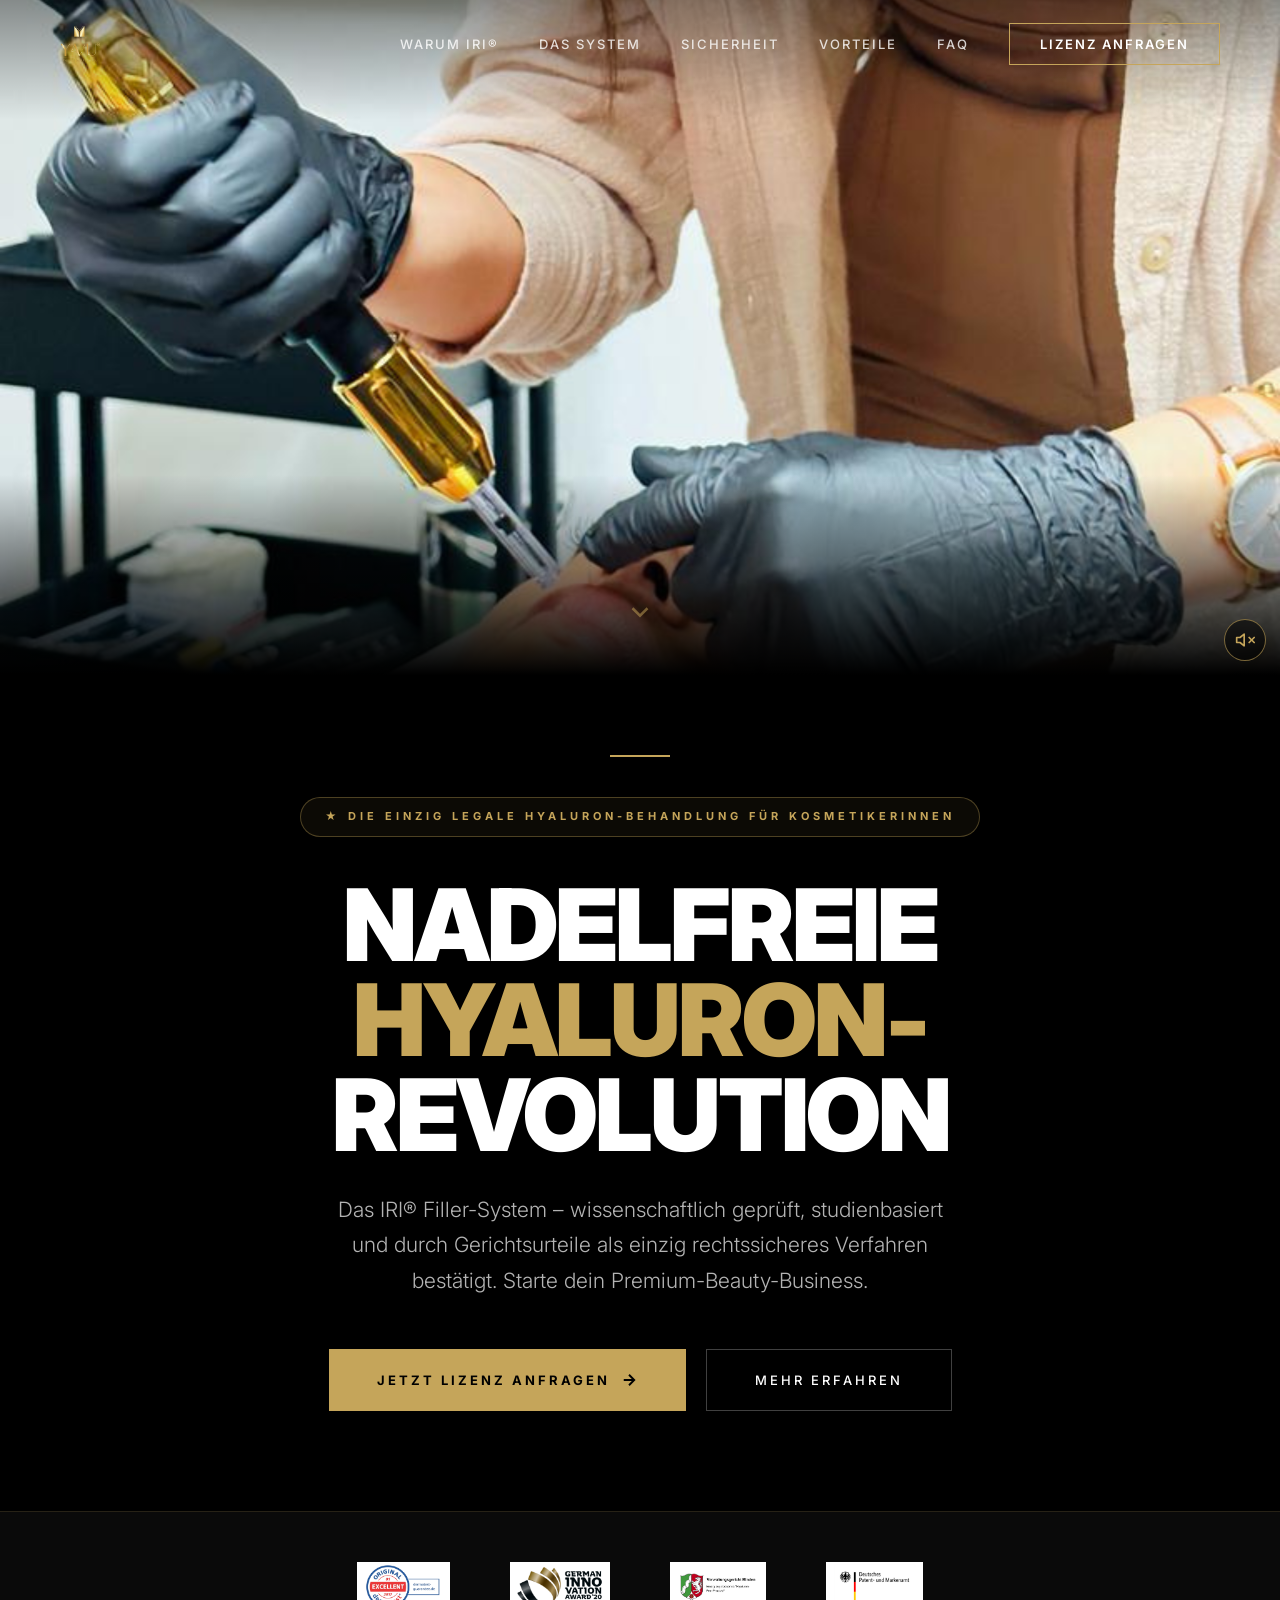
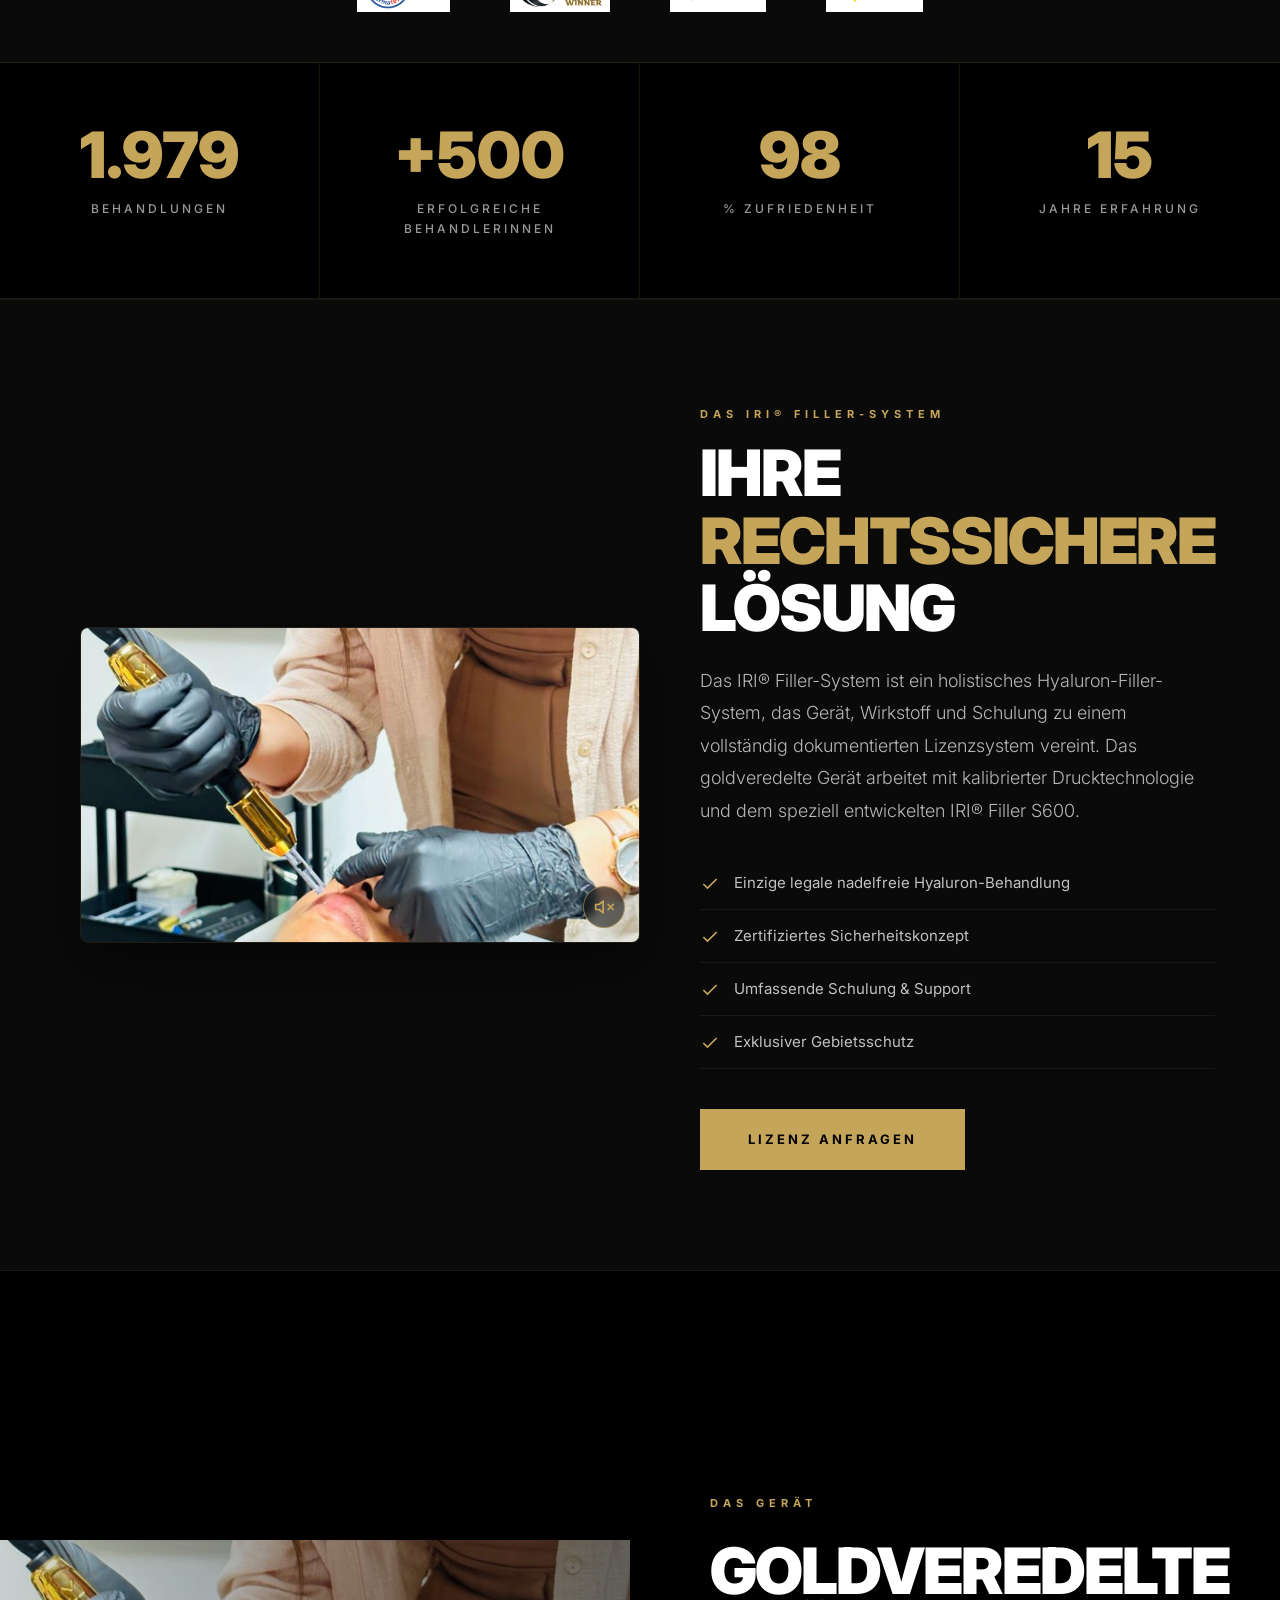
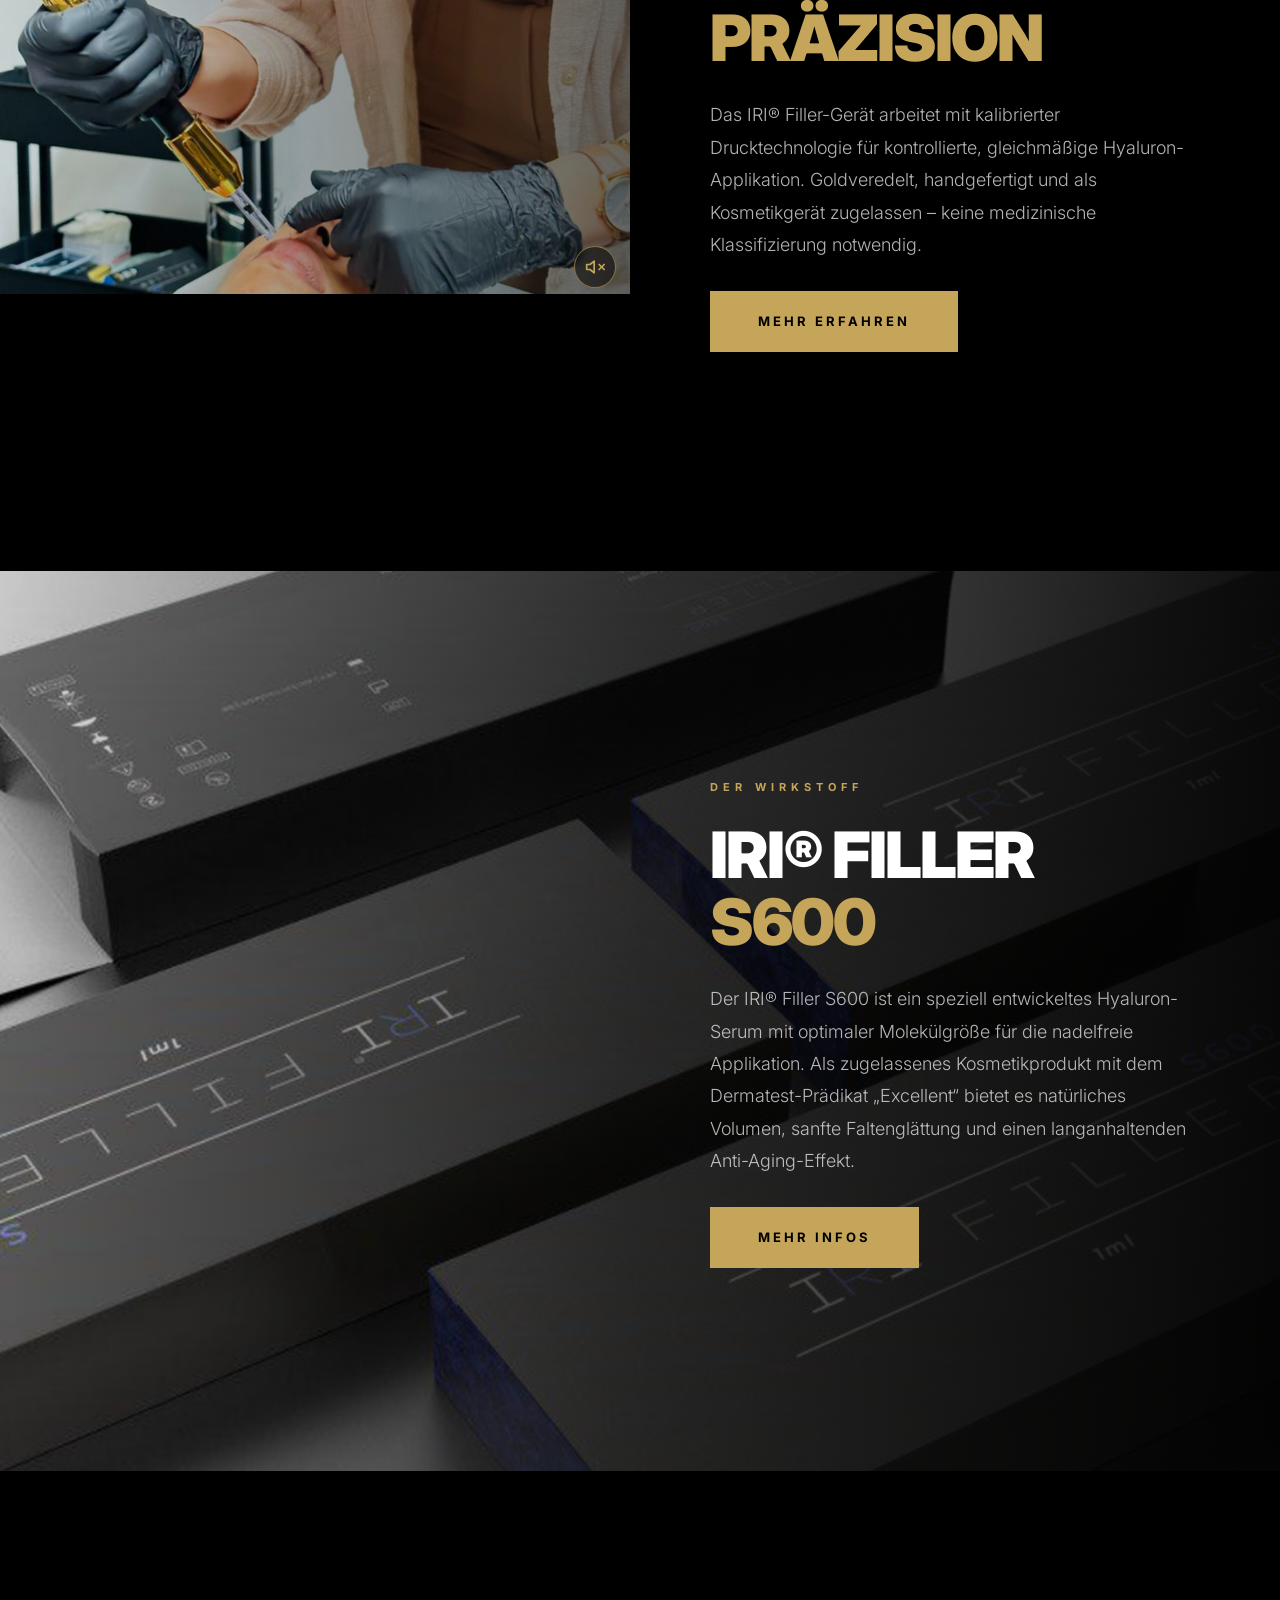
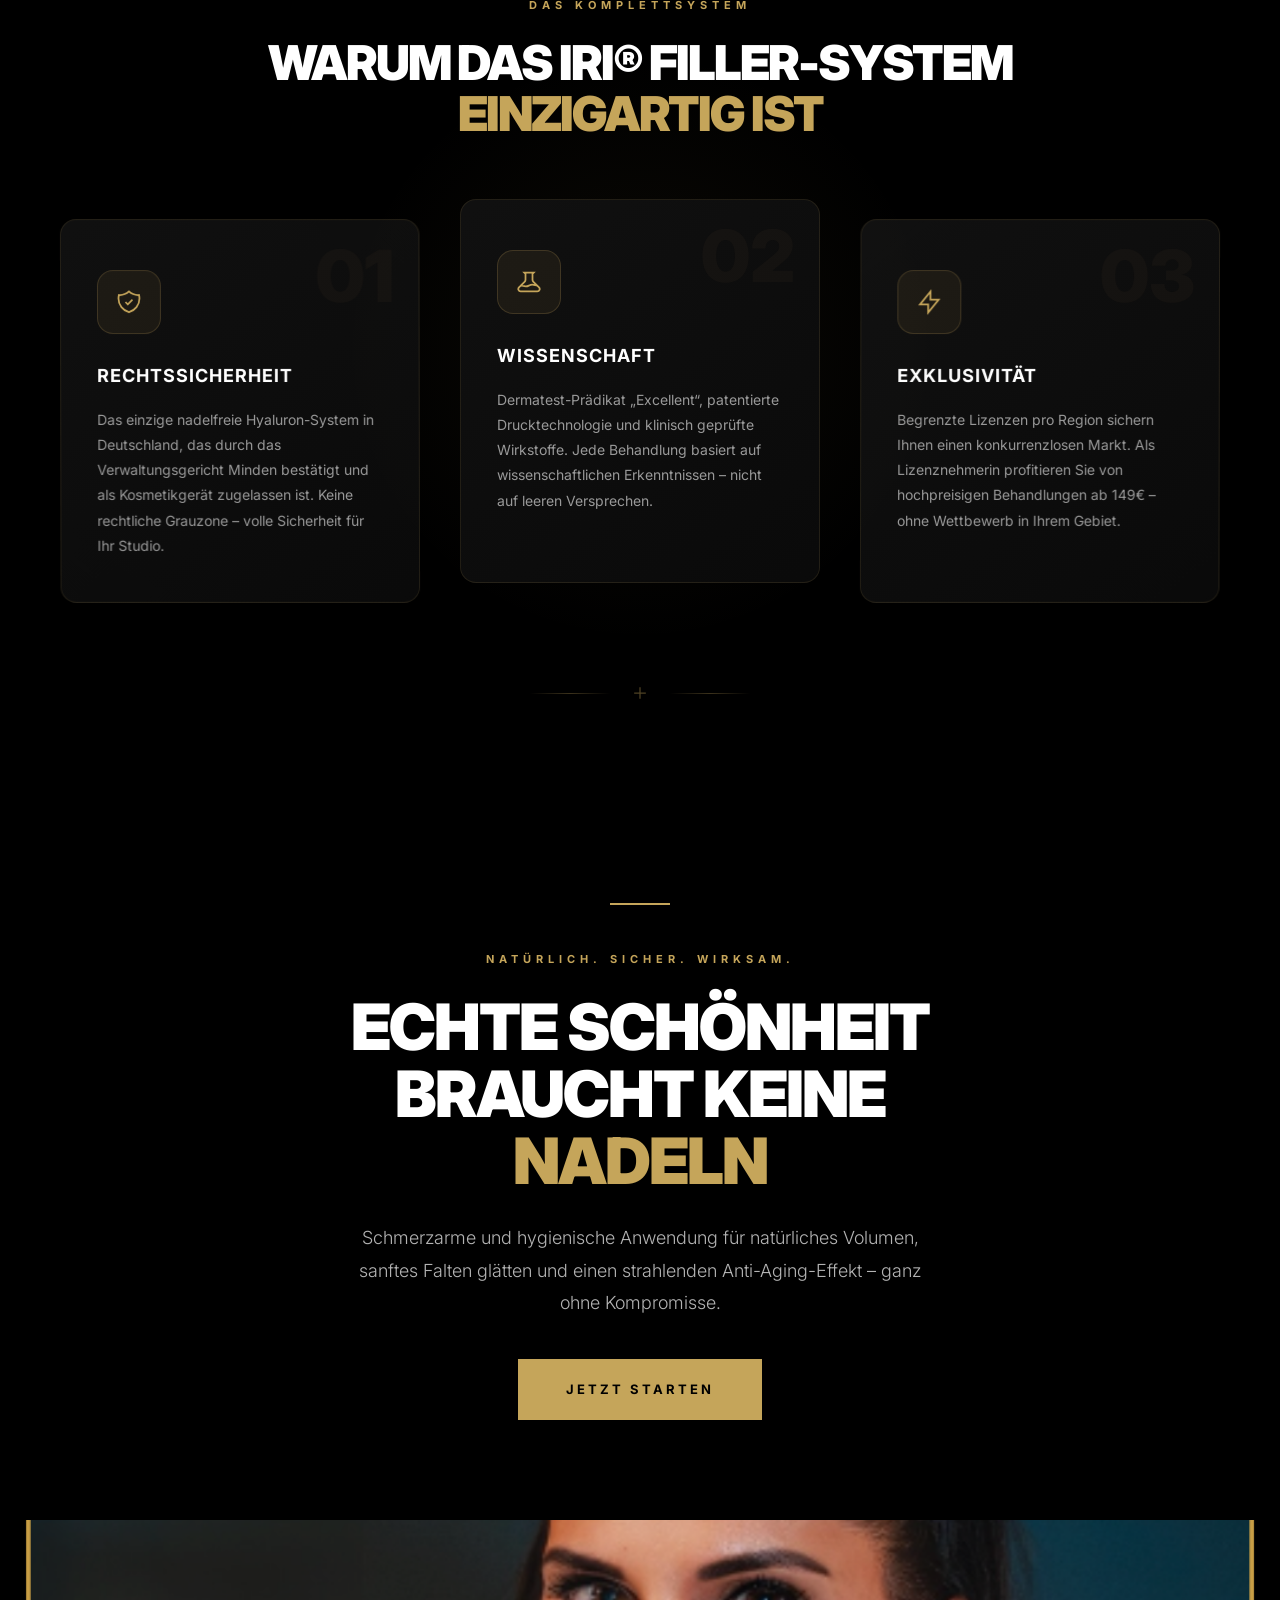
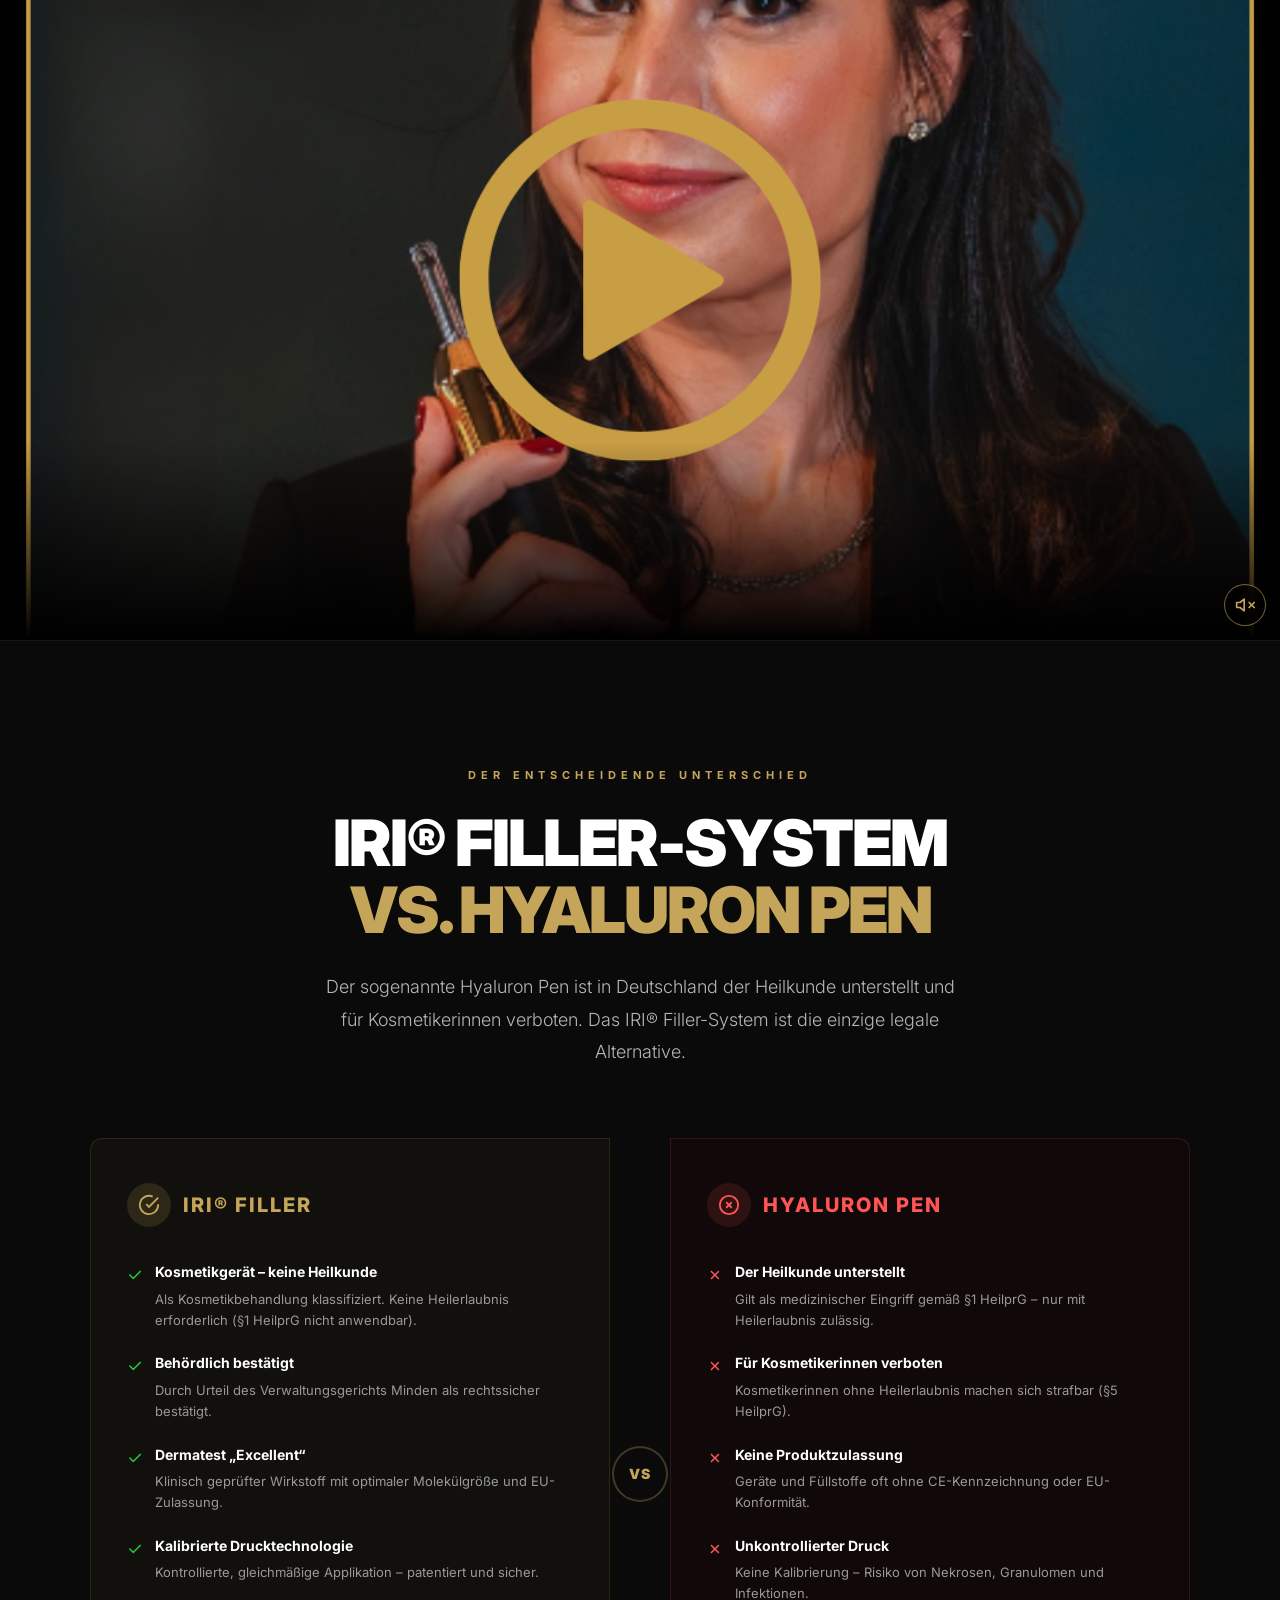
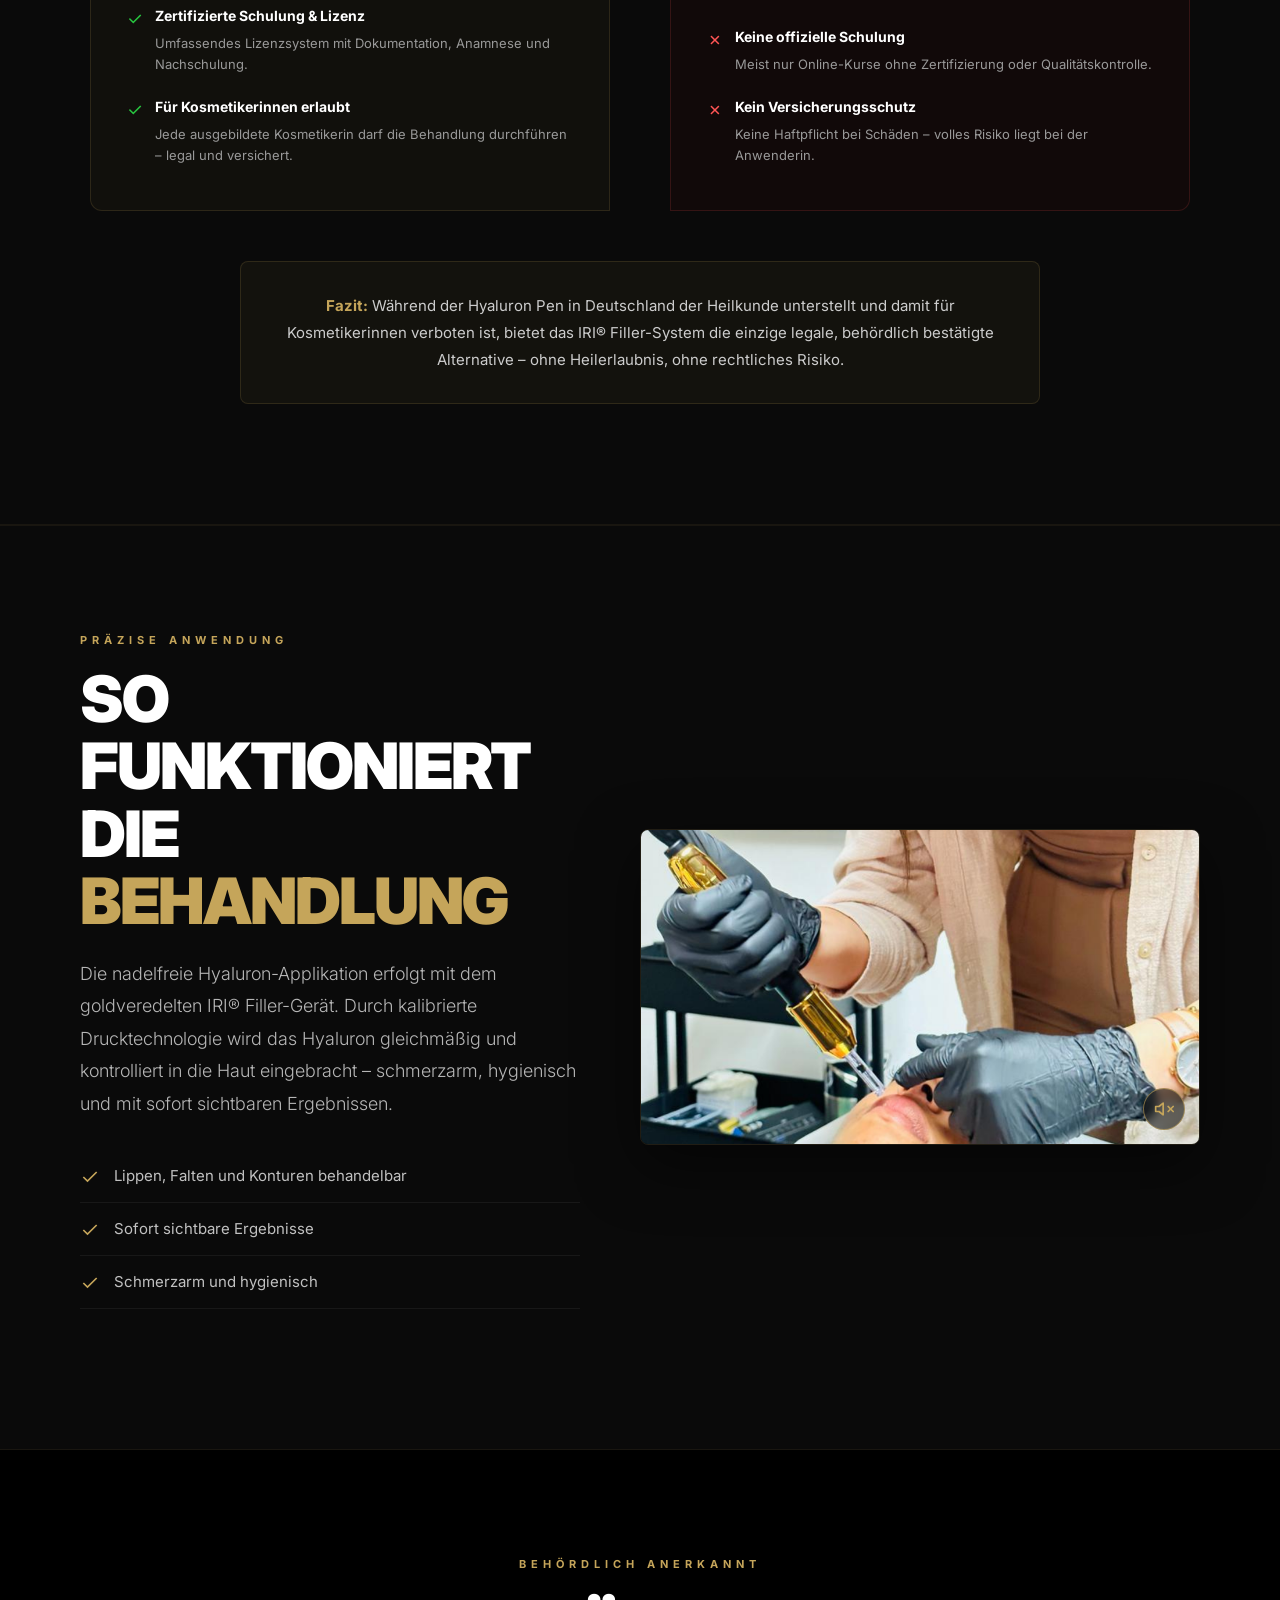
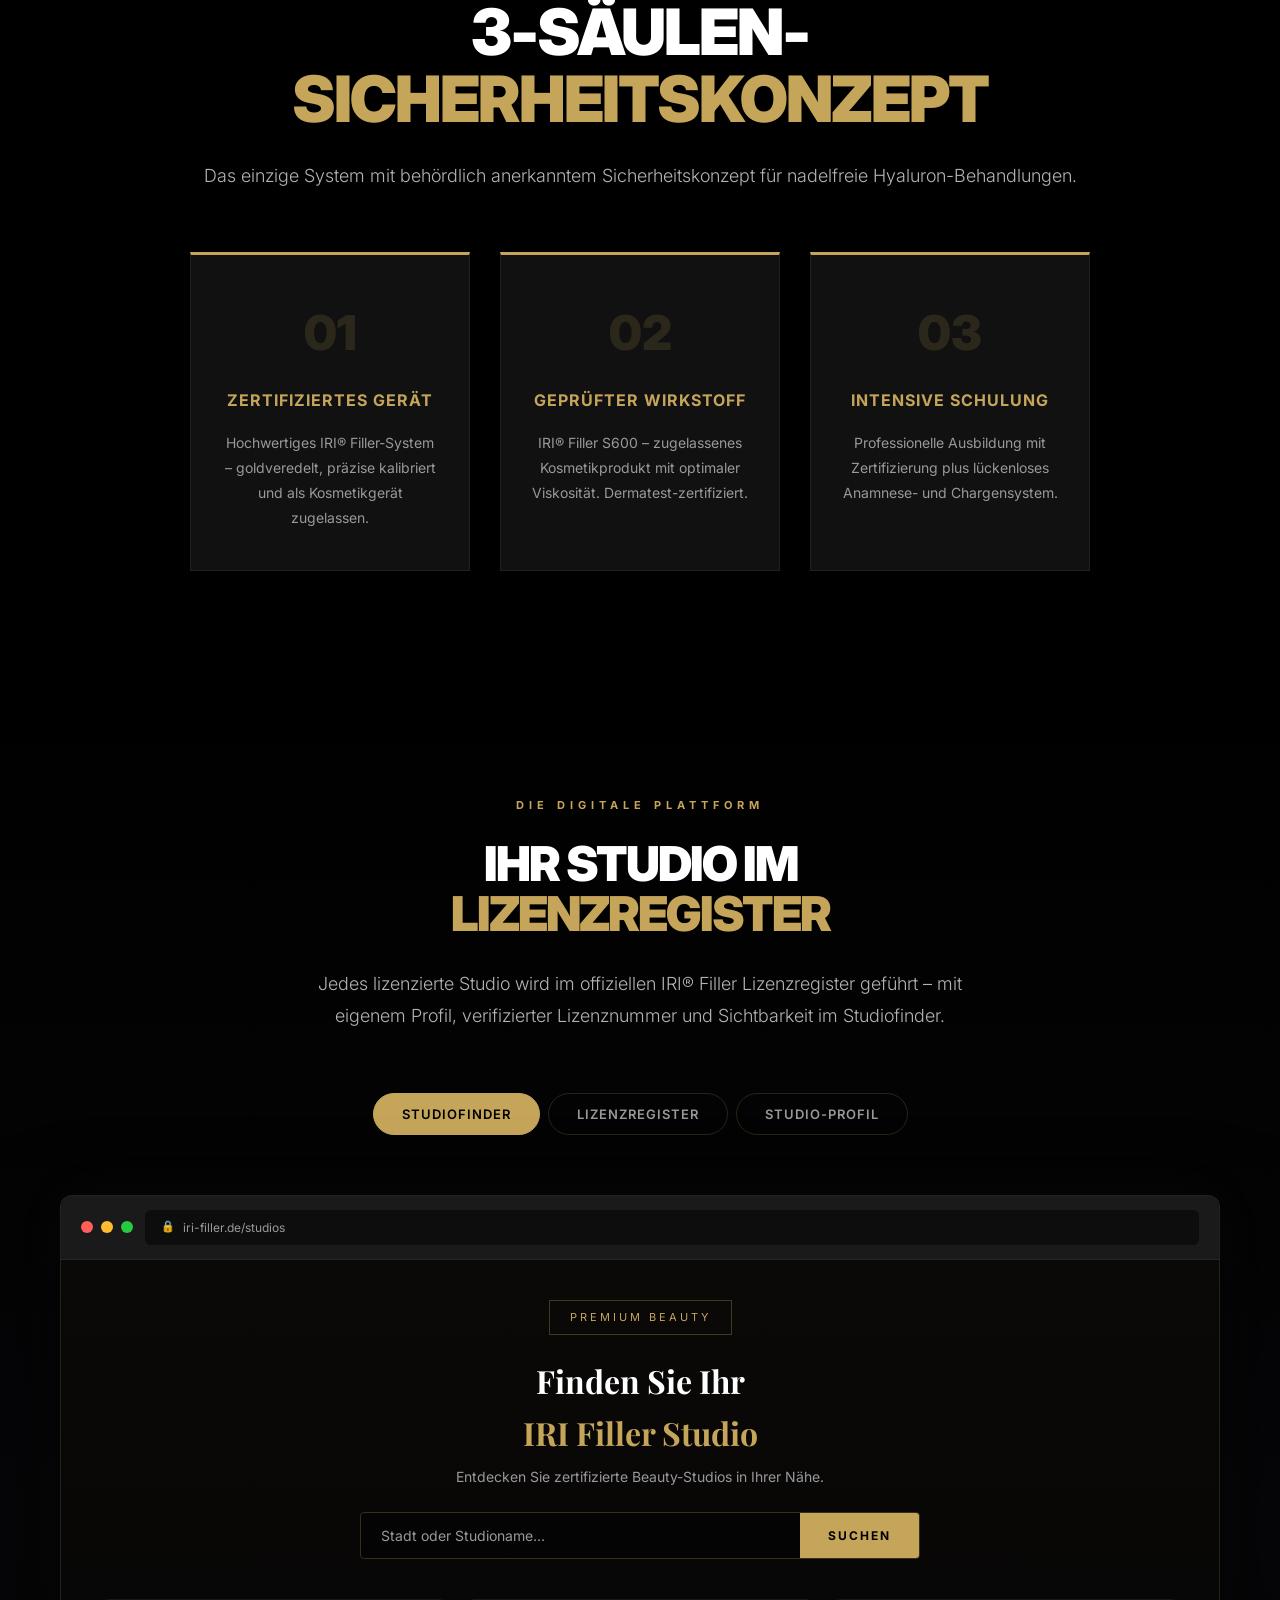
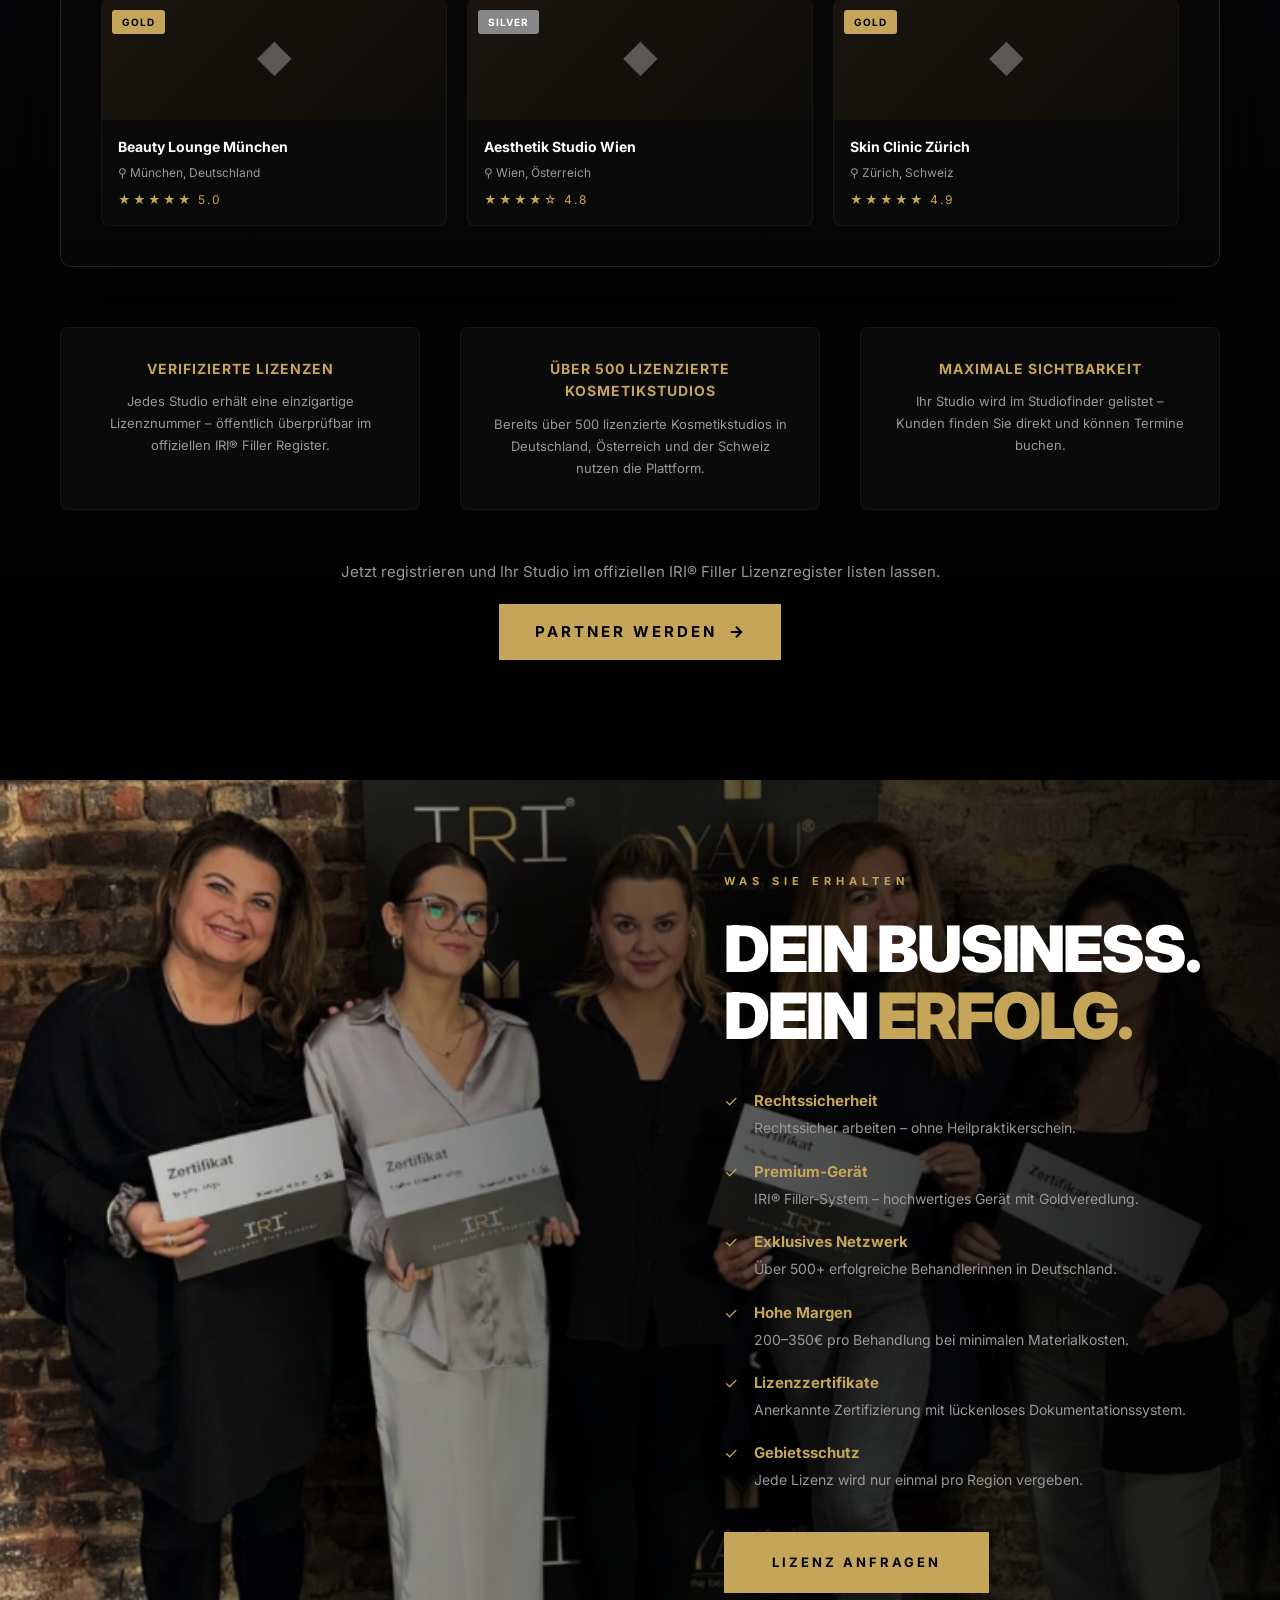
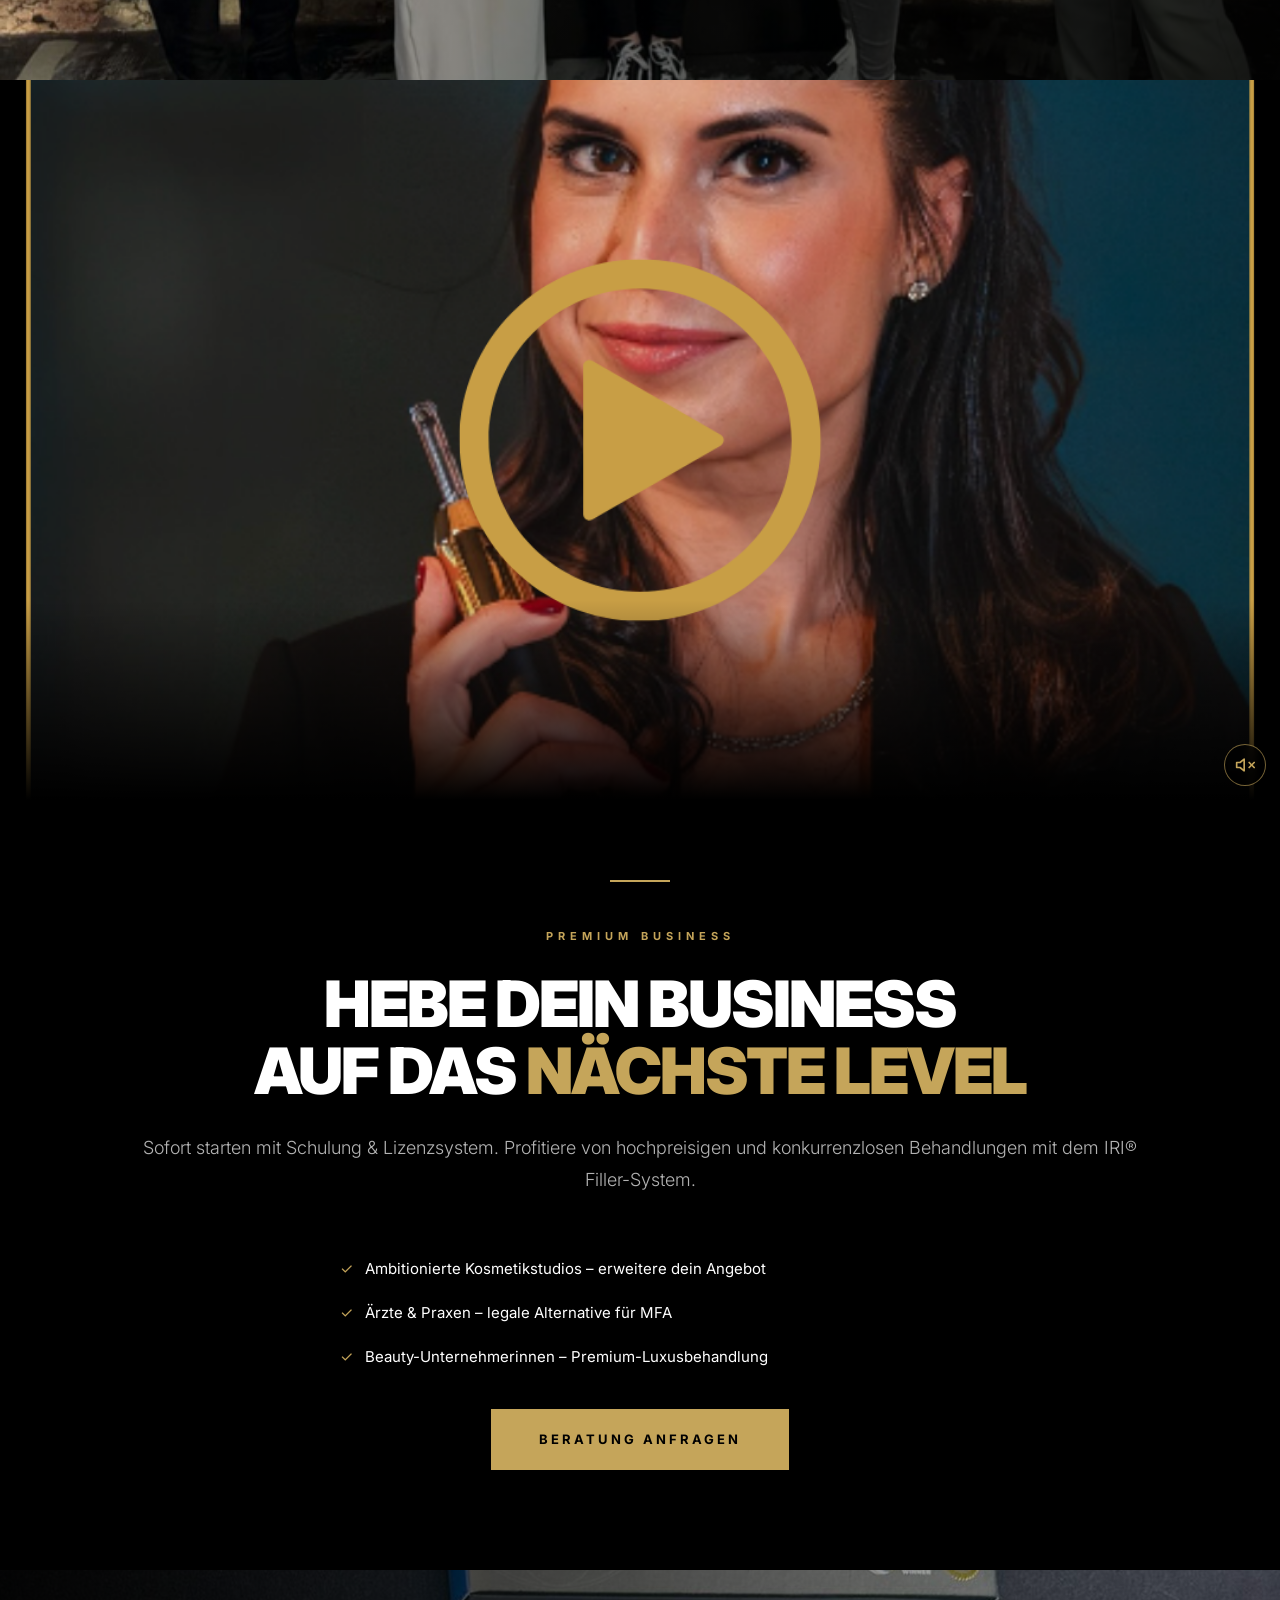
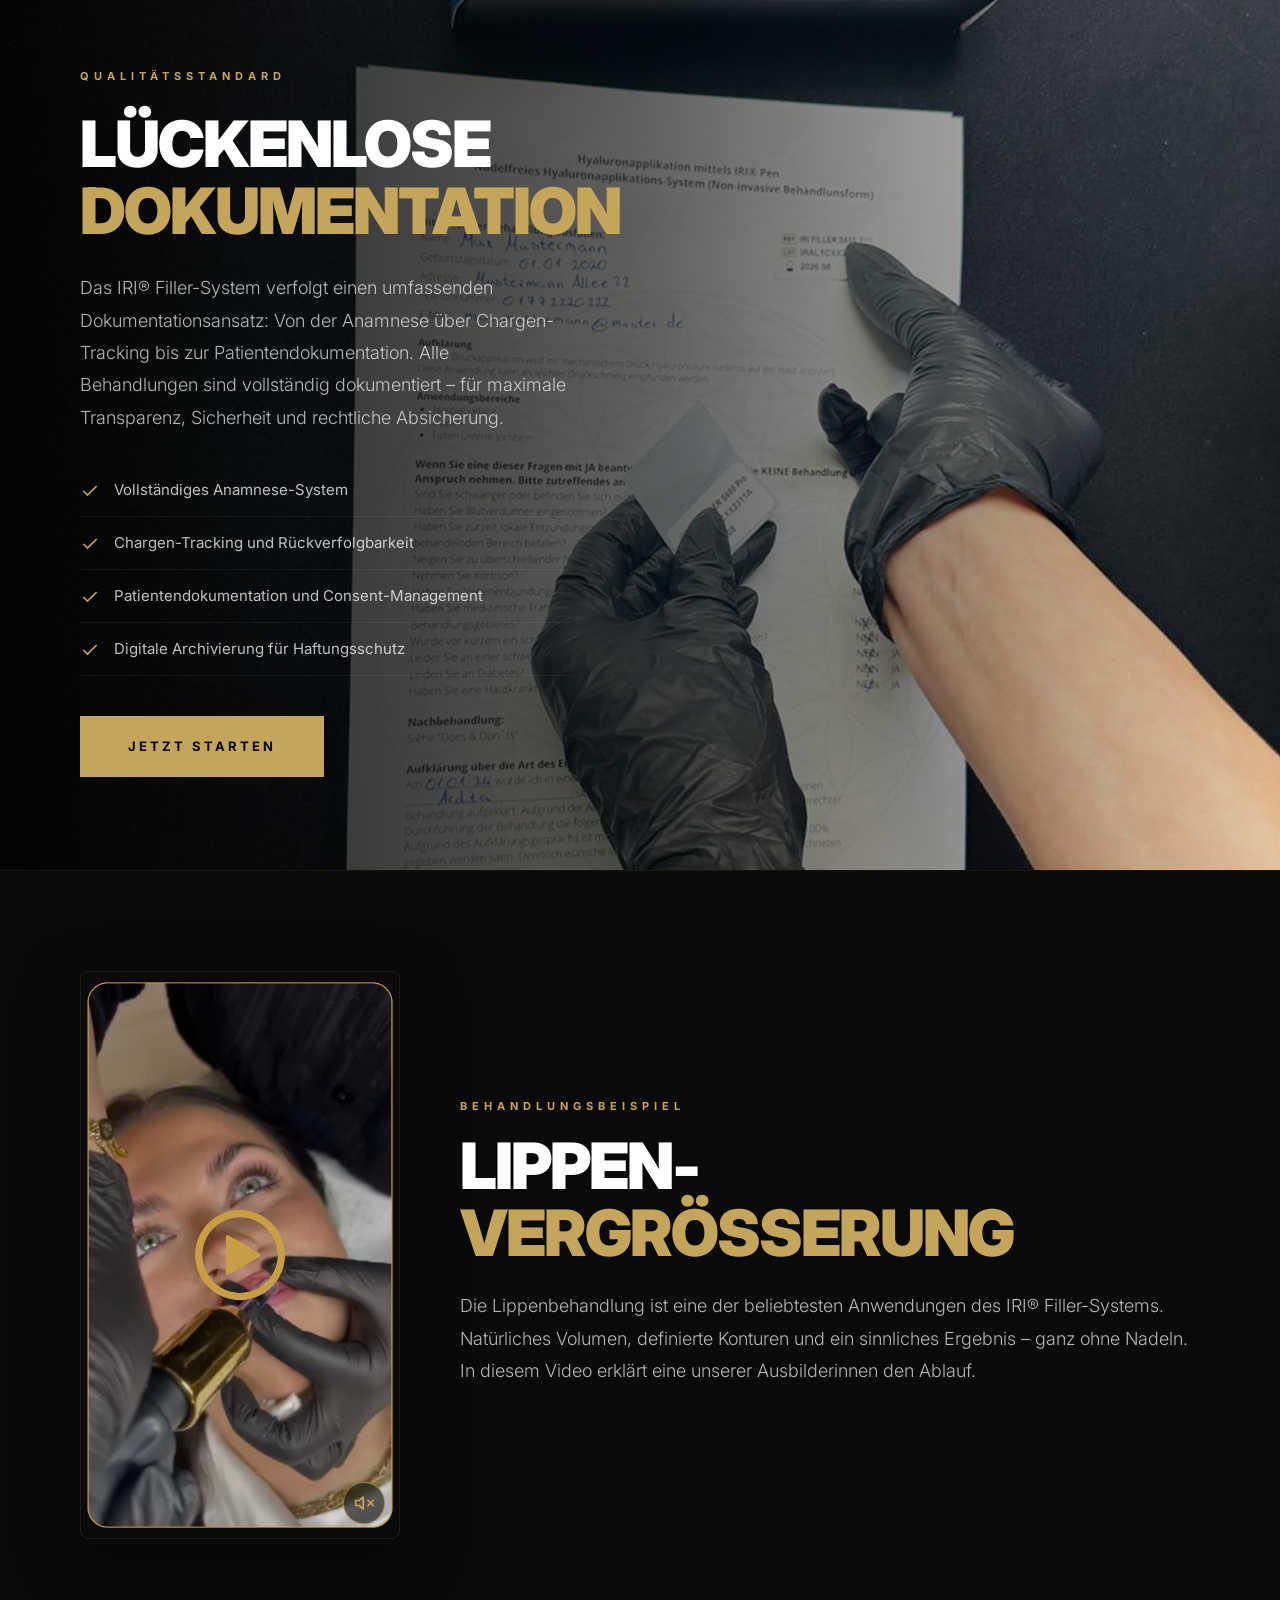
==== index.html @ 382feef2 "fix(landing): Lizenz-Anfrage-Buttons auf yavu.de/business/filler-system/lizenz statt Studio-Login Bi" ====
<!DOCTYPE html>
<html lang="de">
<head>
    <meta charset="UTF-8">
    <meta name="viewport" content="width=device-width, initial-scale=1.0">
    <title>YAVU® | IRI® Filler-System – Werde Lizenznehmerin</title>
    <meta name="description" content="Starte dein eigenes IRI® Filler Business. Die einzige legale nadelfreie Hyaluron-Behandlung für Kosmetikerinnen. Jetzt Lizenz sichern.">
    <link rel="preconnect" href="https://fonts.googleapis.com">
    <link href="https://fonts.googleapis.com/css2?family=Inter:wght@300;400;500;600;700;800;900&family=Playfair+Display:ital,wght@0,400;0,700;1,400&display=swap" rel="stylesheet">
    <style>
        *, *::before, *::after { margin: 0; padding: 0; box-sizing: border-box; }

        :root {
            --gold: #C5A55A;
            --gold-light: #D4B96E;
            --gold-dark: #A8893D;
            --black: #000000;
            --dark: #0A0A0A;
            --dark-card: #111111;
            --gray-text: #999999;
            --light-text: #CCCCCC;
            --white: #FFFFFF;
        }

        html { scroll-behavior: smooth; }

        body {
            font-family: 'Inter', -apple-system, BlinkMacSystemFont, sans-serif;
            background: var(--black);
            color: var(--white);
            overflow-x: hidden;
            line-height: 1.6;
        }

        /* ===== NAVBAR ===== */
        .navbar {
            position: fixed;
            top: 0; left: 0; right: 0;
            z-index: 1000;
            padding: 24px 60px;
            display: flex;
            align-items: center;
            justify-content: space-between;
            transition: all 0.4s ease;
            background: transparent;
        }
        .navbar.scrolled {
            background: rgba(0,0,0,0.92);
            backdrop-filter: blur(20px);
            padding: 16px 60px;
            border-bottom: 1px solid rgba(197,165,90,0.12);
        }
        .nav-logo {
            font-family: 'Inter', sans-serif;
            font-size: 28px;
            font-weight: 900;
            letter-spacing: 8px;
            color: var(--gold);
            text-decoration: none;
            display: flex;
            align-items: center;
            gap: 10px;
        }
        .nav-logo .crown { font-size: 20px; }
        .nav-links {
            display: flex;
            align-items: center;
            gap: 40px;
            list-style: none;
        }
        .nav-links a {
            color: rgba(255,255,255,0.8);
            text-decoration: none;
            font-size: 13px;
            font-weight: 500;
            letter-spacing: 2px;
            text-transform: uppercase;
            transition: color 0.3s;
        }
        .nav-links a:hover { color: var(--gold); }
        .nav-cta {
            padding: 12px 30px !important;
            border: 1px solid var(--gold) !important;
            color: var(--white) !important;
            font-weight: 600 !important;
            transition: all 0.3s !important;
        }
        .nav-cta:hover {
            background: var(--gold) !important;
            color: var(--black) !important;
        }
        .mobile-toggle {
            display: none;
            background: none;
            border: none;
            color: var(--white);
            cursor: pointer;
        }

        /* ===== HERO — CLEAN CINEMA VIDEO ===== */
        .hero-cinema {
            position: relative;
            height: 75vh;
            min-height: 500px;
            overflow: hidden;
        }
        .hero-cinema video,
        .hero-cinema img {
            width: 100%;
            height: 100%;
            object-fit: cover;
            display: block;
        }
        .hero-cinema-fade {
            position: absolute;
            bottom: 0;
            left: 0;
            right: 0;
            height: 200px;
            background: linear-gradient(to bottom, transparent, var(--black));
            z-index: 1;
            pointer-events: none;
        }
        .hero-cinema-top {
            position: absolute;
            top: 0;
            left: 0;
            right: 0;
            height: 120px;
            background: linear-gradient(to top, transparent, rgba(0,0,0,0.4));
            z-index: 1;
            pointer-events: none;
        }
        /* Scroll-Hinweis auf Video */
        .hero-cinema .scroll-arrow {
            position: absolute;
            bottom: 40px;
            left: 50%;
            transform: translateX(-50%);
            z-index: 2;
            animation: float 2.5s ease-in-out infinite;
            color: var(--gold);
            opacity: 0.5;
        }

        /* ===== HERO TEXT — BELOW VIDEO ===== */
        .hero-text {
            position: relative;
            text-align: center;
            padding: 80px 40px 100px;
            background: var(--black);
        }
        .hero-text-inner {
            max-width: 1000px;
            margin: 0 auto;
        }
        .hero-gold-line {
            width: 60px;
            height: 2px;
            background: var(--gold);
            margin: 0 auto 40px;
        }

        /* ===== BEAUTY CINEMA — CLEAN VIDEO SECTION ===== */
        .beauty-cinema {
            position: relative;
            height: 80vh;
            min-height: 500px;
            overflow: hidden;
        }
        .beauty-cinema video,
        .beauty-cinema img {
            width: 100%;
            height: 100%;
            object-fit: cover;
            display: block;
        }
        .beauty-cinema-fade {
            position: absolute;
            bottom: 0;
            left: 0;
            right: 0;
            height: 200px;
            background: linear-gradient(to bottom, transparent, var(--black));
            z-index: 1;
            pointer-events: none;
        }
        .beauty-text {
            position: relative;
            text-align: center;
            padding: 80px 40px 100px;
            background: var(--black);
        }
        .hero-badge {
            display: inline-flex;
            align-items: center;
            gap: 8px;
            padding: 10px 24px;
            border: 1px solid rgba(197,165,90,0.35);
            border-radius: 40px;
            font-size: 11px;
            font-weight: 700;
            letter-spacing: 4px;
            text-transform: uppercase;
            color: var(--gold);
            margin-bottom: 40px;
            background: rgba(197,165,90,0.06);
        }
        .hero-text h1 {
            font-size: clamp(48px, 8vw, 100px);
            font-weight: 900;
            line-height: 0.95;
            letter-spacing: -3px;
            text-transform: uppercase;
            margin-bottom: 30px;
        }
        .hero-text h1 .gold { color: var(--gold); }
        .hero-sub {
            font-size: clamp(16px, 2vw, 21px);
            color: rgba(255,255,255,0.7);
            max-width: 620px;
            margin: 0 auto 50px;
            font-weight: 300;
            line-height: 1.7;
        }
        .hero-buttons {
            display: flex;
            gap: 20px;
            justify-content: center;
            flex-wrap: wrap;
        }
        .btn-primary {
            display: inline-flex;
            align-items: center;
            gap: 10px;
            padding: 20px 48px;
            background: var(--gold);
            color: var(--black);
            font-size: 13px;
            font-weight: 700;
            letter-spacing: 3px;
            text-transform: uppercase;
            text-decoration: none;
            border: none;
            cursor: pointer;
            transition: all 0.3s;
        }
        .btn-primary:hover {
            background: var(--gold-light);
            transform: translateY(-2px);
            box-shadow: 0 15px 50px rgba(197,165,90,0.25);
        }
        .btn-outline {
            display: inline-flex;
            align-items: center;
            gap: 10px;
            padding: 20px 48px;
            background: transparent;
            color: var(--white);
            font-size: 13px;
            font-weight: 500;
            letter-spacing: 3px;
            text-transform: uppercase;
            text-decoration: none;
            border: 1px solid rgba(255,255,255,0.25);
            cursor: pointer;
            transition: all 0.3s;
        }
        .btn-outline:hover {
            border-color: var(--white);
            background: rgba(255,255,255,0.05);
        }
        @keyframes float {
            0%, 100% { transform: translateX(-50%) translateY(0); }
            50% { transform: translateX(-50%) translateY(12px); }
        }

        /* ===== SEAL BAR (Real Images) ===== */
        .seal-bar {
            display: flex;
            align-items: center;
            justify-content: center;
            gap: 60px;
            padding: 50px 60px;
            background: var(--dark);
            border-top: 1px solid rgba(197,165,90,0.15);
            border-bottom: 1px solid rgba(197,165,90,0.15);
            flex-wrap: wrap;
        }
        .seal-bar img {
            height: 50px;
            opacity: 1;
            transition: opacity 0.3s;
        }
        .seal-bar img:hover {
            opacity: 1;
        }

        /* ===== STATS BAR ===== */
        .stats-bar {
            display: grid;
            grid-template-columns: repeat(4, 1fr);
            border-bottom: 1px solid rgba(197,165,90,0.15);
        }
        .stat {
            text-align: center;
            padding: 60px 30px;
            border-right: 1px solid rgba(197,165,90,0.1);
        }
        .stat:last-child { border-right: none; }
        .stat-num {
            font-size: clamp(40px, 5vw, 64px);
            font-weight: 900;
            color: var(--gold);
            line-height: 1;
            margin-bottom: 12px;
        }
        .stat-label {
            font-size: 12px;
            color: var(--gray-text);
            text-transform: uppercase;
            letter-spacing: 3px;
            font-weight: 500;
        }

        /* ===== FULLSCREEN IMAGE SECTION ===== */
        .fs-section {
            position: relative;
            height: 100vh;
            min-height: 600px;
            display: flex;
            align-items: center;
            overflow: hidden;
        }
        .fs-bg {
            position: absolute;
            inset: 0;
        }
        .fs-bg img,
        .fs-bg video {
            width: 100%;
            height: 100%;
            object-fit: cover;
        }
        .fs-overlay-left {
            position: absolute;
            inset: 0;
            background: linear-gradient(90deg, rgba(0,0,0,0.92) 0%, rgba(0,0,0,0.6) 50%, rgba(0,0,0,0.1) 100%);
            z-index: 1;
        }
        .fs-overlay-right {
            position: absolute;
            inset: 0;
            background: linear-gradient(270deg, rgba(0,0,0,0.92) 0%, rgba(0,0,0,0.6) 50%, rgba(0,0,0,0.1) 100%);
            z-index: 1;
        }
        .fs-overlay-center {
            position: absolute;
            inset: 0;
            background: rgba(0,0,0,0.55);
            z-index: 1;
        }
        .fs-content {
            position: relative;
            z-index: 2;
            padding: 0 80px;
            max-width: 650px;
        }
        .fs-content-right {
            position: relative;
            z-index: 2;
            padding: 0 80px;
            max-width: 650px;
            margin-left: auto;
        }
        .fs-content-center {
            position: relative;
            z-index: 2;
            text-align: center;
            max-width: 800px;
            margin: 0 auto;
            padding: 0 40px;
        }

        /* ===== SECTION STYLING ===== */
        .section-label {
            display: inline-block;
            font-size: 11px;
            font-weight: 700;
            letter-spacing: 5px;
            text-transform: uppercase;
            color: var(--gold);
            margin-bottom: 24px;
        }
        .section-title {
            font-size: clamp(36px, 5vw, 64px);
            font-weight: 900;
            line-height: 1.05;
            letter-spacing: -2px;
            text-transform: uppercase;
            margin-bottom: 28px;
        }
        .section-text {
            font-size: 18px;
            color: rgba(255,255,255,0.7);
            line-height: 1.8;
            font-weight: 300;
        }
        .gold { color: var(--gold); }

        /* ===== FORBIDDEN SECTION ===== */
        .forbidden-section {
            padding: 140px 60px;
            background: var(--dark);
            text-align: center;
        }
        .forbidden-header {
            max-width: 800px;
            margin: 0 auto 80px;
        }
        .forbidden-grid {
            display: grid;
            grid-template-columns: repeat(3, 1fr);
            gap: 30px;
            max-width: 1200px;
            margin: 0 auto;
        }
        .forbidden-card {
            background: var(--black);
            border: 1px solid rgba(255,80,80,0.15);
            padding: 50px 35px;
            text-align: center;
            transition: all 0.3s;
            position: relative;
        }
        .forbidden-card::before {
            content: '';
            position: absolute;
            top: 0; left: 0; right: 0;
            height: 3px;
            background: linear-gradient(90deg, #ff4444, #cc3333);
        }
        .forbidden-card .f-icon {
            width: 60px; height: 60px;
            border: 1px solid rgba(255,80,80,0.3);
            border-radius: 50%;
            display: flex;
            align-items: center;
            justify-content: center;
            margin: 0 auto 24px;
            color: #ff5555;
        }
        .forbidden-card h3 {
            font-size: 16px;
            font-weight: 700;
            text-transform: uppercase;
            letter-spacing: 1px;
            margin-bottom: 16px;
            color: var(--white);
        }
        .forbidden-card p {
            font-size: 14px;
            color: var(--gray-text);
            line-height: 1.8;
        }

        /* ===== THREE PILLARS ===== */
        .pillars-section {
            padding: 140px 60px;
            background: var(--dark);
        }
        .pillars-header {
            max-width: 700px;
            margin: 0 auto 80px;
            text-align: center;
        }
        .pillars-grid {
            display: grid;
            grid-template-columns: repeat(3, 1fr);
            gap: 30px;
            max-width: 1200px;
            margin: 0 auto;
        }
        .pillar-card {
            background: var(--dark-card);
            border: 1px solid rgba(197,165,90,0.1);
            padding: 50px 35px;
            text-align: center;
            position: relative;
            overflow: hidden;
            transition: all 0.4s;
        }
        .pillar-card::before {
            content: '';
            position: absolute;
            top: 0; left: 0; right: 0;
            height: 3px;
            background: var(--gold);
        }
        .pillar-card:hover {
            border-color: rgba(197,165,90,0.25);
            transform: translateY(-4px);
        }
        .pillar-num {
            font-size: 52px;
            font-weight: 900;
            color: rgba(197,165,90,0.15);
            margin-bottom: 16px;
            line-height: 1;
        }
        .pillar-card h3 {
            font-size: 18px;
            font-weight: 700;
            text-transform: uppercase;
            letter-spacing: 1.5px;
            margin-bottom: 18px;
            color: var(--gold);
        }
        .pillar-card p {
            font-size: 15px;
            color: var(--gray-text);
            line-height: 1.8;
        }

        /* ===== BENEFITS GRID ===== */
        .benefits-wrap {
            padding: 140px 60px;
            background: var(--black);
        }
        .benefits-header {
            max-width: 700px;
            margin-bottom: 80px;
        }
        .benefits-grid {
            display: grid;
            grid-template-columns: repeat(3, 1fr);
            gap: 1px;
            background: rgba(197,165,90,0.08);
        }
        .b-card {
            background: var(--dark-card);
            padding: 55px 40px;
            transition: all 0.4s;
            position: relative;
        }
        .b-card::after {
            content: '';
            position: absolute;
            bottom: 0; left: 0; right: 0;
            height: 2px;
            background: var(--gold);
            transform: scaleX(0);
            transition: transform 0.4s;
            transform-origin: left;
        }
        .b-card:hover::after { transform: scaleX(1); }
        .b-card:hover { background: #161616; }
        .b-icon {
            width: 48px; height: 48px;
            border: 1px solid rgba(197,165,90,0.4);
            border-radius: 50%;
            display: flex;
            align-items: center;
            justify-content: center;
            margin-bottom: 30px;
            color: var(--gold);
        }
        .b-card h3 {
            font-size: 16px;
            font-weight: 700;
            text-transform: uppercase;
            letter-spacing: 1.5px;
            margin-bottom: 16px;
        }
        .b-card p {
            font-size: 14px;
            color: var(--gray-text);
            line-height: 1.8;
        }

        /* ===== FEATURE LIST ===== */
        .feature-list {
            list-style: none;
            margin: 30px 0 40px;
        }
        .feature-list li {
            display: flex;
            align-items: flex-start;
            gap: 14px;
            padding: 14px 0;
            color: rgba(255,255,255,0.75);
            font-size: 15px;
            border-bottom: 1px solid rgba(255,255,255,0.06);
        }
        .feature-list li svg { color: var(--gold); flex-shrink: 0; margin-top: 3px; }

        /* ===== AUDIENCE ===== */
        .audience-section {
            padding: 120px 60px;
            background: var(--dark);
        }
        .audience-inner {
            max-width: 1200px;
            margin: 0 auto;
            display: grid;
            grid-template-columns: 1fr 1fr;
            gap: 80px;
            align-items: center;
        }
        .audience-list {
            list-style: none;
        }
        .audience-list li {
            display: flex;
            gap: 20px;
            padding: 28px 0;
            border-bottom: 1px solid rgba(197,165,90,0.1);
            align-items: flex-start;
        }
        .audience-list li:last-child { border-bottom: none; }
        .a-check {
            width: 32px; height: 32px;
            border: 1px solid var(--gold);
            border-radius: 50%;
            display: flex;
            align-items: center;
            justify-content: center;
            flex-shrink: 0;
            color: var(--gold);
        }
        .audience-list h4 {
            font-size: 15px;
            font-weight: 700;
            margin-bottom: 6px;
            color: var(--gold);
        }
        .audience-list p {
            font-size: 14px;
            color: var(--gray-text);
            line-height: 1.7;
        }

        /* ===== TESTIMONIALS ===== */
        .testimonials-wrap {
            padding: 140px 60px;
            background: var(--black);
        }
        .t-grid {
            display: grid;
            grid-template-columns: repeat(3, 1fr);
            gap: 30px;
            margin-top: 70px;
        }
        .t-card {
            background: var(--dark-card);
            border: 1px solid rgba(197,165,90,0.08);
            padding: 45px;
            position: relative;
        }
        .t-card .quote {
            font-family: 'Playfair Display', serif;
            font-size: 80px;
            color: var(--gold);
            opacity: 0.2;
            position: absolute;
            top: 5px; left: 30px;
            line-height: 1;
        }
        .t-text {
            font-size: 15px;
            color: rgba(255,255,255,0.7);
            line-height: 1.8;
            font-style: italic;
            margin: 35px 0 30px;
        }
        .t-author { display: flex; align-items: center; gap: 14px; }
        .t-avatar {
            width: 42px; height: 42px;
            border-radius: 50%;
            background: var(--gold);
            display: flex;
            align-items: center;
            justify-content: center;
            font-weight: 700;
            color: var(--black);
            font-size: 15px;
        }
        .t-name { font-weight: 600; font-size: 14px; }
        .t-role { font-size: 12px; color: var(--gray-text); }

        /* ===== FAQ SECTION ===== */
        .faq-section {
            padding: 120px 60px;
            background: var(--dark);
        }
        .faq-inner {
            max-width: 900px;
            margin: 0 auto;
        }
        .faq-header {
            text-align: center;
            margin-bottom: 60px;
        }
        .faq-item {
            border-bottom: 1px solid rgba(197,165,90,0.1);
        }
        .faq-question {
            width: 100%;
            padding: 28px 0;
            background: none;
            border: none;
            color: var(--gold);
            font-family: 'Inter', sans-serif;
            font-size: 16px;
            font-weight: 600;
            text-align: left;
            cursor: pointer;
            display: flex;
            justify-content: space-between;
            align-items: center;
            gap: 20px;
            transition: color 0.3s;
        }
        .faq-question:hover { color: var(--gold-light); }
        .faq-question svg {
            flex-shrink: 0;
            transition: transform 0.3s;
        }
        .faq-question.open svg { transform: rotate(180deg); }
        .faq-answer {
            max-height: 0;
            overflow: hidden;
            transition: max-height 0.4s ease, padding 0.3s ease;
        }
        .faq-answer.open {
            max-height: 300px;
            padding-bottom: 28px;
        }
        .faq-answer p {
            font-size: 15px;
            color: var(--gray-text);
            line-height: 1.8;
        }

        /* ===== FORM SECTION ===== */
        .form-section {
            padding: 140px 60px;
            position: relative;
            overflow: hidden;
        }
        .form-section::before {
            content: '';
            position: absolute;
            top: -300px; right: -300px;
            width: 800px; height: 800px;
            background: radial-gradient(circle, rgba(197,165,90,0.06) 0%, transparent 70%);
            border-radius: 50%;
        }
        .form-grid {
            display: grid;
            grid-template-columns: 1fr 1fr;
            gap: 80px;
            max-width: 1200px;
            margin: 0 auto;
            position: relative; z-index: 1;
        }
        .form-info h2 {
            font-size: clamp(36px, 4vw, 52px);
            font-weight: 900;
            text-transform: uppercase;
            letter-spacing: -1px;
            line-height: 1.05;
            margin-bottom: 24px;
        }
        .form-info > p {
            color: rgba(255,255,255,0.65);
            font-size: 17px;
            line-height: 1.8;
            margin-bottom: 40px;
        }
        .check-list { list-style: none; }
        .check-list li {
            display: flex;
            align-items: center;
            gap: 14px;
            padding: 15px 0;
            font-size: 15px;
            color: rgba(255,255,255,0.7);
            border-bottom: 1px solid rgba(255,255,255,0.05);
        }
        .check-list li svg { color: var(--gold); flex-shrink: 0; }
        .form-box {
            background: var(--dark-card);
            border: 1px solid rgba(197,165,90,0.15);
            padding: 50px;
        }
        .form-box h3 { font-size: 22px; font-weight: 700; margin-bottom: 6px; }
        .form-box .sub { color: var(--gray-text); font-size: 14px; margin-bottom: 32px; }
        .fg { margin-bottom: 18px; }
        .fg label {
            display: block;
            font-size: 11px; font-weight: 600;
            letter-spacing: 1.5px;
            text-transform: uppercase;
            color: var(--gray-text);
            margin-bottom: 7px;
        }
        .fg input, .fg select, .fg textarea {
            width: 100%;
            padding: 14px 16px;
            background: rgba(255,255,255,0.04);
            border: 1px solid rgba(255,255,255,0.1);
            color: var(--white);
            font-family: 'Inter', sans-serif;
            font-size: 15px;
            transition: border-color 0.3s;
            outline: none;
            border-radius: 0;
            -webkit-appearance: none;
        }
        .fg input:focus, .fg select:focus, .fg textarea:focus { border-color: var(--gold); }
        .fg input::placeholder, .fg textarea::placeholder { color: rgba(255,255,255,0.2); }
        .fg select option { background: var(--dark-card); color: var(--white); }
        .form-row { display: grid; grid-template-columns: 1fr 1fr; gap: 14px; }
        .form-submit {
            width: 100%;
            padding: 20px;
            background: var(--gold);
            color: var(--black);
            font-family: 'Inter', sans-serif;
            font-size: 13px;
            font-weight: 700;
            letter-spacing: 3px;
            text-transform: uppercase;
            border: none;
            cursor: pointer;
            transition: all 0.3s;
            margin-top: 8px;
        }
        .form-submit:hover { background: var(--gold-light); box-shadow: 0 12px 40px rgba(197,165,90,0.25); }
        .form-submit:disabled { opacity: 0.5; cursor: not-allowed; }
        .form-privacy { font-size: 11px; color: var(--gray-text); margin-top: 14px; line-height: 1.6; }
        .form-success { display: none; text-align: center; padding: 60px 20px; }
        .form-success h3 { font-size: 24px; margin-bottom: 12px; }
        .form-success p { color: var(--light-text); }

        /* ===== FOOTER ===== */
        footer {
            padding: 60px;
            border-top: 1px solid rgba(197,165,90,0.1);
            text-align: center;
        }
        .f-logo { font-family: 'Inter'; font-size: 22px; font-weight: 900; letter-spacing: 6px; color: var(--gold); margin-bottom: 12px; }
        .f-tagline { font-family: 'Playfair Display', serif; font-style: italic; color: var(--gold); opacity: 0.6; font-size: 15px; margin-bottom: 24px; }
        .f-links { display: flex; justify-content: center; gap: 30px; list-style: none; margin-bottom: 24px; }
        .f-links a { color: var(--gray-text); text-decoration: none; font-size: 12px; letter-spacing: 1px; transition: color 0.3s; }
        .f-links a:hover { color: var(--gold); }
        .f-copy { font-size: 11px; color: rgba(255,255,255,0.25); }

        /* ===== REVEAL ===== */
        .reveal { opacity: 0; transform: translateY(30px); transition: all 0.7s cubic-bezier(0.16, 1, 0.3, 1); }
        .reveal.visible { opacity: 1; transform: translateY(0); }

        /* ===== RESPONSIVE ===== */
        @media (max-width: 1024px) {
            .navbar { padding: 16px 30px; }
            .benefits-wrap, .testimonials-wrap, .form-section, .forbidden-section, .pillars-section, .audience-section, .faq-section { padding: 80px 30px; }
            .benefits-grid, .forbidden-grid, .pillars-grid { grid-template-columns: repeat(2, 1fr); }
            .t-grid { grid-template-columns: 1fr; }
            .form-grid, .audience-inner { grid-template-columns: 1fr; gap: 40px; }
            .fs-content, .fs-content-right { padding: 0 40px; }
            .stats-bar { grid-template-columns: repeat(2, 1fr); }
            .stat:nth-child(2) { border-right: none; }
            .seal-bar { gap: 30px; }
        }
        @media (max-width: 768px) {
            .nav-links { display: none; }
            .mobile-toggle { display: block; }
            .navbar { padding: 14px 20px; }
            .hero h1 { letter-spacing: -1px; }
            .hero-buttons { flex-direction: column; align-items: center; }
            .benefits-grid, .forbidden-grid, .pillars-grid { grid-template-columns: 1fr; }
            .stats-bar { grid-template-columns: 1fr; }
            .stat { border-right: none !important; border-bottom: 1px solid rgba(197,165,90,0.1); padding: 40px 20px; }
            .stat:last-child { border-bottom: none; }
            .fs-section { height: auto; min-height: 80vh; }
            .fs-content, .fs-content-right, .fs-content-center { padding: 60px 24px; max-width: 100%; }
            .form-box { padding: 30px; }
            .form-row { grid-template-columns: 1fr; }
            .seal-bar { gap: 20px; padding: 30px 20px; }
            .seal-bar img { height: 35px; }
            .trust-item { font-size: 11px; }
            .video-split { flex-direction: column; padding: 60px 20px; gap: 40px; }
            .video-split-media { max-width: 100%; height: auto; aspect-ratio: auto; }
            .video-split-text { padding: 0; text-align: center; }
        }

        /* ===== VIDEO-TEXT SPLIT LAYOUT ===== */
        .video-split {
            display: flex;
            align-items: center;
            gap: 60px;
            padding: 100px 80px;
            background: var(--dark);
            border-top: 1px solid rgba(197,165,90,0.08);
            border-bottom: 1px solid rgba(197,165,90,0.08);
        }
        .video-split.reverse { flex-direction: row-reverse; }
        .video-split-media {
            flex: 0 0 50%;
            max-width: 50%;
            border-radius: 8px;
            overflow: hidden;
            position: relative;
            box-shadow: 0 20px 60px rgba(0,0,0,0.5);
            border: 1px solid rgba(197,165,90,0.12);
        }
        .video-split-media video,
        .video-split-media img {
            width: 100%;
            height: 100%;
            object-fit: cover;
            display: block;
        }
        .video-split-media.portrait {
            aspect-ratio: 9/16;
            flex: 0 0 320px;
            max-width: 320px;
        }
        .video-split-text {
            flex: 1;
        }
        .video-split-text .section-label { margin-bottom: 16px; }
        .video-split-text .section-title { margin-bottom: 24px; }
        .video-split-text .section-text { margin-bottom: 30px; }

        @media (max-width: 1024px) {
            .video-split { flex-direction: column; padding: 80px 40px; gap: 40px; }
            .video-split.reverse { flex-direction: column; }
            .video-split-media { max-width: 100%; flex: auto; }
            .video-split-media.portrait { max-width: 280px; margin: 0 auto; }
            .video-split-text { text-align: center; }
        }

        /* ===== 3D PERSPECTIVE SHOWCASE ===== */
        .perspective-section {
            padding: 120px 60px;
            background: var(--black);
            perspective: 1200px;
            overflow: hidden;
            position: relative;
        }
        .perspective-section::before {
            content: '';
            position: absolute;
            top: 50%;
            left: 50%;
            transform: translate(-50%, -50%);
            width: 600px;
            height: 600px;
            background: radial-gradient(circle, rgba(197,165,90,0.06) 0%, transparent 70%);
            pointer-events: none;
        }
        .perspective-header {
            text-align: center;
            margin-bottom: 80px;
            position: relative;
            z-index: 1;
        }
        .perspective-grid {
            display: grid;
            grid-template-columns: repeat(3, 1fr);
            gap: 40px;
            max-width: 1200px;
            margin: 0 auto;
            position: relative;
            z-index: 1;
        }
        .perspective-card {
            background: linear-gradient(145deg, rgba(17,17,17,0.95), rgba(10,10,10,0.98));
            border: 1px solid rgba(197,165,90,0.12);
            border-radius: 16px;
            padding: 50px 36px 44px;
            position: relative;
            transform-style: preserve-3d;
            transition: transform 0.6s cubic-bezier(0.23, 1, 0.32, 1), box-shadow 0.6s ease;
            overflow: hidden;
        }
        .perspective-card::before {
            content: '';
            position: absolute;
            top: 0;
            left: 0;
            right: 0;
            height: 3px;
            background: linear-gradient(90deg, transparent, var(--gold), transparent);
            opacity: 0;
            transition: opacity 0.4s ease;
        }
        .perspective-card:hover {
            transform: translateY(-12px) rotateX(4deg) rotateY(-2deg);
            box-shadow: 0 40px 80px rgba(0,0,0,0.6), 0 0 40px rgba(197,165,90,0.08);
        }
        .perspective-card:hover::before { opacity: 1; }
        .perspective-card:nth-child(1) { transform: rotateY(3deg) rotateX(2deg); }
        .perspective-card:nth-child(2) { transform: translateY(-20px); }
        .perspective-card:nth-child(3) { transform: rotateY(-3deg) rotateX(2deg); }
        .perspective-card:nth-child(1):hover { transform: translateY(-12px) rotateX(4deg) rotateY(1deg); }
        .perspective-card:nth-child(3):hover { transform: translateY(-12px) rotateX(4deg) rotateY(-5deg); }
        .perspective-icon {
            width: 64px;
            height: 64px;
            border-radius: 16px;
            background: rgba(197,165,90,0.08);
            border: 1px solid rgba(197,165,90,0.2);
            display: flex;
            align-items: center;
            justify-content: center;
            margin-bottom: 28px;
            color: var(--gold);
            font-size: 28px;
        }
        .perspective-card h3 {
            font-family: 'Inter', sans-serif;
            font-size: 18px;
            font-weight: 700;
            color: var(--white);
            margin-bottom: 16px;
            text-transform: uppercase;
            letter-spacing: 1px;
        }
        .perspective-card p {
            font-size: 14px;
            color: var(--gray-text);
            line-height: 1.8;
        }
        .perspective-card .card-number {
            position: absolute;
            top: 20px;
            right: 24px;
            font-size: 72px;
            font-weight: 900;
            color: rgba(197,165,90,0.04);
            line-height: 1;
        }
        .perspective-divider {
            display: flex;
            align-items: center;
            justify-content: center;
            gap: 20px;
            margin-top: 80px;
            position: relative;
            z-index: 1;
        }
        .perspective-divider span {
            width: 80px;
            height: 1px;
            background: linear-gradient(90deg, transparent, rgba(197,165,90,0.3), transparent);
        }
        .perspective-divider svg {
            color: var(--gold);
            opacity: 0.4;
        }

        @media (max-width: 1024px) {
            .perspective-section { padding: 80px 24px; }
            .perspective-grid { grid-template-columns: 1fr; gap: 24px; }
            .perspective-card,
            .perspective-card:nth-child(1),
            .perspective-card:nth-child(2),
            .perspective-card:nth-child(3) { transform: none; }
            .perspective-card:hover { transform: translateY(-8px); }
        }

        /* ===== PLATFORM SHOWCASE (Studiofinder / Lizenzregister / Profil) ===== */
        .platform-showcase {
            padding: 120px 60px;
            background: linear-gradient(180deg, var(--black) 0%, #060608 50%, var(--black) 100%);
            overflow: hidden;
        }
        .platform-showcase .perspective-header {
            margin-bottom: 60px;
        }
        .platform-tabs {
            display: flex;
            justify-content: center;
            gap: 8px;
            margin-bottom: 60px;
        }
        .platform-tab {
            padding: 12px 28px;
            border: 1px solid rgba(197,165,90,0.2);
            border-radius: 40px;
            background: transparent;
            color: var(--gray-text);
            font-family: 'Inter', sans-serif;
            font-size: 13px;
            font-weight: 600;
            letter-spacing: 1px;
            text-transform: uppercase;
            cursor: pointer;
            transition: all 0.3s ease;
        }
        .platform-tab.active,
        .platform-tab:hover {
            background: var(--gold);
            color: var(--black);
            border-color: var(--gold);
        }
        .platform-panels {
            max-width: 1200px;
            margin: 0 auto;
        }
        .platform-panel {
            display: none;
        }
        .platform-panel.active {
            display: block;
        }
        /* Mockup Browser Frame */
        .mockup-browser {
            background: #111;
            border-radius: 12px;
            border: 1px solid rgba(197,165,90,0.12);
            overflow: hidden;
            box-shadow: 0 40px 100px rgba(0,0,0,0.6), 0 0 60px rgba(197,165,90,0.04);
        }
        .mockup-toolbar {
            display: flex;
            align-items: center;
            padding: 14px 20px;
            background: #1a1a1a;
            border-bottom: 1px solid rgba(255,255,255,0.06);
            gap: 12px;
        }
        .mockup-dots {
            display: flex;
            gap: 8px;
        }
        .mockup-dots span {
            width: 12px;
            height: 12px;
            border-radius: 50%;
            background: #333;
        }
        .mockup-dots span:nth-child(1) { background: #ff5f57; }
        .mockup-dots span:nth-child(2) { background: #febc2e; }
        .mockup-dots span:nth-child(3) { background: #28c840; }
        .mockup-url {
            flex: 1;
            background: #0d0d0d;
            border-radius: 6px;
            padding: 8px 16px;
            font-size: 12px;
            color: var(--gray-text);
            font-family: 'Inter', monospace;
            display: flex;
            align-items: center;
            gap: 8px;
        }
        .mockup-url .lock {
            color: #28c840;
            font-size: 11px;
        }
        .mockup-content {
            padding: 40px;
            min-height: 420px;
        }
        /* Studiofinder Mockup Content */
        .sf-hero {
            text-align: center;
            margin-bottom: 40px;
        }
        .sf-hero .sf-badge {
            display: inline-block;
            padding: 8px 20px;
            border: 1px solid rgba(197,165,90,0.3);
            font-size: 11px;
            letter-spacing: 3px;
            text-transform: uppercase;
            color: var(--gold);
            margin-bottom: 20px;
        }
        .sf-hero h3 {
            font-family: 'Playfair Display', serif;
            font-size: 32px;
            color: var(--white);
            margin-bottom: 8px;
        }
        .sf-hero h3 span { color: var(--gold); }
        .sf-hero p {
            color: var(--gray-text);
            font-size: 14px;
        }
        .sf-search {
            display: flex;
            max-width: 560px;
            margin: 24px auto 0;
            border: 1px solid rgba(197,165,90,0.25);
            border-radius: 4px;
            overflow: hidden;
        }
        .sf-search input {
            flex: 1;
            background: rgba(0,0,0,0.4);
            border: none;
            padding: 14px 20px;
            color: var(--white);
            font-family: 'Inter', sans-serif;
            font-size: 14px;
            outline: none;
        }
        .sf-search input::placeholder { color: var(--gray-text); }
        .sf-search button {
            padding: 14px 28px;
            background: var(--gold);
            color: var(--black);
            border: none;
            font-family: 'Inter', sans-serif;
            font-weight: 700;
            font-size: 12px;
            letter-spacing: 2px;
            text-transform: uppercase;
            cursor: pointer;
        }
        .sf-cards {
            display: grid;
            grid-template-columns: repeat(3, 1fr);
            gap: 20px;
            margin-top: 30px;
        }
        .sf-card {
            background: #0a0a0a;
            border-radius: 8px;
            overflow: hidden;
            border: 1px solid rgba(255,255,255,0.06);
        }
        .sf-card-img {
            height: 120px;
            background: linear-gradient(135deg, #1a1510, #0d0b08);
            position: relative;
            display: flex;
            align-items: center;
            justify-content: center;
        }
        .sf-card-img .tier-badge {
            position: absolute;
            top: 10px;
            left: 10px;
            padding: 4px 10px;
            font-size: 10px;
            font-weight: 700;
            letter-spacing: 1px;
            text-transform: uppercase;
            border-radius: 3px;
        }
        .tier-gold { background: var(--gold); color: var(--black); }
        .tier-silver { background: #888; color: #fff; }
        .sf-card-img .studio-icon {
            font-size: 36px;
            opacity: 0.3;
        }
        .sf-card-body {
            padding: 16px;
        }
        .sf-card-body h4 {
            font-size: 14px;
            color: var(--white);
            margin-bottom: 4px;
        }
        .sf-card-body .loc {
            font-size: 12px;
            color: var(--gray-text);
            margin-bottom: 8px;
        }
        .sf-card-body .stars {
            color: var(--gold);
            font-size: 12px;
            letter-spacing: 2px;
        }
        /* Lizenzregister Mockup */
        .lr-content {
            text-align: center;
        }
        .lr-content h3 {
            font-family: 'Playfair Display', serif;
            font-size: 28px;
            color: var(--white);
            margin-bottom: 12px;
        }
        .lr-content p {
            color: var(--gray-text);
            font-size: 14px;
            max-width: 500px;
            margin: 0 auto 30px;
        }
        .lr-license-card {
            max-width: 480px;
            margin: 0 auto;
            background: linear-gradient(145deg, #141210, #0a0908);
            border: 1px solid rgba(197,165,90,0.2);
            border-radius: 12px;
            padding: 40px;
            position: relative;
            overflow: hidden;
        }
        .lr-license-card::before {
            content: '';
            position: absolute;
            top: 0; left: 0; right: 0;
            height: 4px;
            background: linear-gradient(90deg, var(--gold-dark), var(--gold), var(--gold-dark));
        }
        .lr-license-card .lr-logo {
            font-family: 'Inter', sans-serif;
            font-size: 22px;
            font-weight: 900;
            letter-spacing: 6px;
            color: var(--gold);
            margin-bottom: 24px;
        }
        .lr-license-card .lr-id {
            font-family: 'Inter', monospace;
            font-size: 28px;
            font-weight: 700;
            color: var(--white);
            letter-spacing: 3px;
            margin-bottom: 20px;
        }
        .lr-license-card .lr-details {
            display: grid;
            grid-template-columns: 1fr 1fr;
            gap: 16px;
            text-align: left;
        }
        .lr-license-card .lr-field label {
            display: block;
            font-size: 10px;
            text-transform: uppercase;
            letter-spacing: 2px;
            color: var(--gold);
            margin-bottom: 4px;
        }
        .lr-license-card .lr-field span {
            font-size: 14px;
            color: var(--light-text);
        }
        .lr-status {
            display: inline-flex;
            align-items: center;
            gap: 6px;
            margin-top: 20px;
            padding: 8px 20px;
            background: rgba(40,200,64,0.1);
            border: 1px solid rgba(40,200,64,0.3);
            border-radius: 20px;
            font-size: 12px;
            font-weight: 600;
            color: #28c840;
        }
        .lr-status::before {
            content: '';
            width: 8px;
            height: 8px;
            background: #28c840;
            border-radius: 50%;
            animation: pulse-green 2s infinite;
        }
        @keyframes pulse-green {
            0%, 100% { opacity: 1; }
            50% { opacity: 0.4; }
        }
        /* Profil Mockup */
        .sp-profile {
            display: flex;
            gap: 40px;
            align-items: flex-start;
        }
        .sp-profile-left {
            flex: 0 0 280px;
            text-align: center;
        }
        .sp-avatar {
            width: 120px;
            height: 120px;
            border-radius: 50%;
            background: linear-gradient(135deg, #1a1510, #0d0b08);
            margin: 0 auto 16px;
            display: flex;
            align-items: center;
            justify-content: center;
            border: 2px solid rgba(197,165,90,0.3);
        }
        .sp-avatar svg {
            width: 48px;
            height: 48px;
            color: var(--gold);
            opacity: 0.5;
        }
        .sp-profile-left h4 {
            font-size: 18px;
            color: var(--white);
            margin-bottom: 4px;
        }
        .sp-profile-left .sp-loc {
            font-size: 13px;
            color: var(--gray-text);
            margin-bottom: 12px;
        }
        .sp-tier-badge {
            display: inline-block;
            padding: 6px 16px;
            background: var(--gold);
            color: var(--black);
            font-size: 11px;
            font-weight: 700;
            letter-spacing: 1px;
            text-transform: uppercase;
            border-radius: 4px;
            margin-bottom: 16px;
        }
        .sp-stats {
            display: flex;
            justify-content: center;
            gap: 24px;
        }
        .sp-stats div {
            text-align: center;
        }
        .sp-stats .num {
            font-size: 20px;
            font-weight: 800;
            color: var(--white);
        }
        .sp-stats .lbl {
            font-size: 10px;
            text-transform: uppercase;
            letter-spacing: 1px;
            color: var(--gray-text);
        }
        .sp-profile-right {
            flex: 1;
        }
        .sp-profile-right h3 {
            font-size: 14px;
            color: var(--gold);
            text-transform: uppercase;
            letter-spacing: 2px;
            margin-bottom: 12px;
        }
        .sp-profile-right p {
            font-size: 14px;
            color: var(--gray-text);
            line-height: 1.8;
            margin-bottom: 20px;
        }
        .sp-services {
            display: flex;
            flex-wrap: wrap;
            gap: 8px;
            margin-bottom: 20px;
        }
        .sp-services span {
            padding: 6px 14px;
            border: 1px solid rgba(197,165,90,0.2);
            border-radius: 20px;
            font-size: 12px;
            color: var(--light-text);
        }
        .sp-cta {
            display: inline-flex;
            align-items: center;
            gap: 8px;
            padding: 14px 28px;
            background: var(--gold);
            color: var(--black);
            font-weight: 700;
            font-size: 13px;
            text-transform: uppercase;
            letter-spacing: 1px;
            border-radius: 4px;
            text-decoration: none;
        }
        .platform-description {
            display: flex;
            gap: 40px;
            max-width: 1200px;
            margin: 60px auto 0;
            padding: 0;
        }
        .platform-desc-card {
            flex: 1;
            padding: 30px;
            background: rgba(17,17,17,0.6);
            border: 1px solid rgba(197,165,90,0.08);
            border-radius: 8px;
            text-align: center;
        }
        .platform-desc-card h4 {
            color: var(--gold);
            font-size: 14px;
            text-transform: uppercase;
            letter-spacing: 1px;
            margin-bottom: 10px;
        }
        .platform-desc-card p {
            font-size: 13px;
            color: var(--gray-text);
            line-height: 1.7;
        }

        @media (max-width: 1024px) {
            .platform-showcase { padding: 80px 24px; }
            .platform-tabs { flex-wrap: wrap; }
            .sf-cards { grid-template-columns: 1fr; }
            .sp-profile { flex-direction: column; }
            .sp-profile-left { flex: auto; }
            .platform-description { flex-direction: column; gap: 16px; }
        }
    </style>
</head>
<body>

<!-- ===== NAVBAR ===== -->
<nav class="navbar" id="navbar">
    <a href="#" class="nav-logo">
        <img src="./assets/images/6cd9a2916277a2e063271381105f7c54.png" alt="YAVU" style="height:40px;">
    </a>
    <ul class="nav-links">
        <li><a href="#warum">Warum IRI&reg;</a></li>
        <li><a href="#system">Das System</a></li>
        <li><a href="#sicherheit">Sicherheit</a></li>
        <li><a href="#vorteile">Vorteile</a></li>
        <li><a href="#faq">FAQ</a></li>
        <li><a href="https://www.yavu.de/business/filler-system/lizenz/" target="_blank" class="nav-cta">Lizenz Anfragen</a></li>
    </ul>
    <button class="mobile-toggle" onclick="document.getElementById('kontakt').scrollIntoView({behavior:'smooth'})">
        <svg width="26" height="26" viewBox="0 0 24 24" fill="none" stroke="currentColor" stroke-width="2"><path d="M4 6h16M4 12h16M4 18h16"/></svg>
    </button>
</nav>

<!-- ===== 1. HERO CINEMA VIDEO ===== -->
<section class="hero-cinema">
    <video autoplay muted loop playsinline poster="./assets/images/c6d0dc1b65d807b2507e573faf4b253a.png">
        <source src="./assets/videos/yavu-schwarzgold-video.mp4" type="video/mp4">
        <img src="./assets/images/c6d0dc1b65d807b2507e573faf4b253a.png" alt="IRI Filler Behandlung">
    </video>
    <div class="hero-cinema-top"></div>
    <div class="hero-cinema-fade"></div>
    <div class="scroll-arrow">
        <svg width="30" height="30" viewBox="0 0 24 24" fill="none" stroke="currentColor" stroke-width="2"><path d="M6 9l6 6 6-6"/></svg>
    </div>
</section>

<!-- ===== HERO TEXT ===== -->
<section class="hero-text">
    <div class="hero-text-inner">
        <div class="hero-gold-line reveal"></div>
        <div class="hero-badge reveal">
            &#9733; Die einzig legale Hyaluron-Behandlung f&uuml;r Kosmetikerinnen
        </div>
        <h1 class="reveal">NADELFREIE<br><span class="gold">HYALURON-</span><br>REVOLUTION</h1>
        <p class="hero-sub reveal">Das IRI&reg; Filler-System &ndash; wissenschaftlich gepr&uuml;ft, studienbasiert und durch Gerichtsurteile als einzig rechtssicheres Verfahren best&auml;tigt. Starte dein Premium-Beauty-Business.</p>
        <div class="hero-buttons reveal">
            <a href="https://www.yavu.de/business/filler-system/lizenz/" target="_blank" class="btn-primary">
                Jetzt Lizenz Anfragen
                <svg width="18" height="18" viewBox="0 0 24 24" fill="none" stroke="currentColor" stroke-width="2.5"><path d="M5 12h14M12 5l7 7-7 7"/></svg>
            </a>
            <a href="#system" class="btn-outline">Mehr Erfahren</a>
        </div>
    </div>
</section>

<!-- ===== SEAL BAR (Real Images) ===== -->
<div class="seal-bar">
    <img src="./assets/images/e2ab9234ab8576857315bc9380407e76.png" alt="Dermatest Excellent" class="reveal">
    <img src="./assets/images/45c9f329bd64f16fbcf9022c5fbc77dd.png" alt="German Innovation Award" class="reveal">
    <img src="./assets/images/ae5f0649e52399622a52e7a18e1a1f0a.png" alt="Verwaltungsgericht Minden" class="reveal">
    <img src="./assets/images/59c8f4ed0021c1371e858bd3b3f9d83b.png" alt="Deutsches Patent- und Markenamt" class="reveal">
</div>

<!-- ===== STATS ===== -->
<div class="stats-bar">
    <div class="stat reveal">
        <div class="stat-num" data-target="1979">0</div>
        <div class="stat-label">Behandlungen</div>
    </div>
    <div class="stat reveal">
        <div class="stat-num" data-target="500" data-prefix="+">0</div>
        <div class="stat-label">Erfolgreiche Behandlerinnen</div>
    </div>
    <div class="stat reveal">
        <div class="stat-num" data-target="98">0</div>
        <div class="stat-label">% Zufriedenheit</div>
    </div>
    <div class="stat reveal">
        <div class="stat-num" data-target="15">0</div>
        <div class="stat-label">Jahre Erfahrung</div>
    </div>
</div>

<!-- ===== 2. SCHULUNGSVIDEO: Das System (Split-Layout) ===== -->
<section class="video-split" id="system">
    <div class="video-split-media reveal">
        <video autoplay muted loop playsinline poster="./assets/images/c6d0dc1b65d807b2507e573faf4b253a.png">
            <source src="https://video.funnelcockpit.com/video/user/yMhAjNA4CG7c84XS4/video-player/fC9H9LTFziq2ZqrMn/1080p.mp4" type="video/mp4">
        </video>
    </div>
    <div class="video-split-text">
        <span class="section-label reveal">Das IRI&reg; Filler-System</span>
        <h2 class="section-title reveal">IHRE <span class="gold">RECHTSSICHERE</span><br>L&Ouml;SUNG</h2>
        <p class="section-text reveal">Das IRI&reg; Filler-System ist ein holistisches Hyaluron-Filler-System, das Ger&auml;t, Wirkstoff und Schulung zu einem vollst&auml;ndig dokumentierten Lizenzsystem vereint. Das goldveredelte Ger&auml;t arbeitet mit kalibrierter Drucktechnologie und dem speziell entwickelten IRI&reg; Filler S600.</p>
        <ul class="feature-list reveal">
            <li>
                <svg width="20" height="20" viewBox="0 0 24 24" fill="none" stroke="currentColor" stroke-width="2"><path d="M20 6L9 17l-5-5"/></svg>
                Einzige legale nadelfreie Hyaluron-Behandlung
            </li>
            <li>
                <svg width="20" height="20" viewBox="0 0 24 24" fill="none" stroke="currentColor" stroke-width="2"><path d="M20 6L9 17l-5-5"/></svg>
                Zertifiziertes Sicherheitskonzept
            </li>
            <li>
                <svg width="20" height="20" viewBox="0 0 24 24" fill="none" stroke="currentColor" stroke-width="2"><path d="M20 6L9 17l-5-5"/></svg>
                Umfassende Schulung &amp; Support
            </li>
            <li>
                <svg width="20" height="20" viewBox="0 0 24 24" fill="none" stroke="currentColor" stroke-width="2"><path d="M20 6L9 17l-5-5"/></svg>
                Exklusiver Gebietsschutz
            </li>
        </ul>
        <a href="https://www.yavu.de/business/filler-system/lizenz/" target="_blank" class="btn-primary reveal">Lizenz Anfragen</a>
    </div>
</section>

<!-- ===== 3. FULLSCREEN VIDEO: IRI Filler Device in Aktion ===== -->
<section class="fs-section">
    <div class="fs-bg">
        <video autoplay muted loop playsinline poster="./assets/images/c6d0dc1b65d807b2507e573faf4b253a.png" style="width:100%;height:100%;object-fit:cover;">
            <source src="https://video.funnelcockpit.com/video/user/yMhAjNA4CG7c84XS4/video-player/J9ktg8tJB2gbhk5hq/1080p.mp4" type="video/mp4">
            <source src="https://video.funnelcockpit.com/video/user/yMhAjNA4CG7c84XS4/video-player/sG3mET8XMLaFpK3AW/1080p.mp4" type="video/mp4">
        </video>
    </div>
    <div class="fs-overlay-right"></div>
    <div class="fs-content-right">
        <span class="section-label reveal">Das Ger&auml;t</span>
        <h2 class="section-title reveal">GOLDVEREDELTE<br><span class="gold">PR&Auml;ZISION</span></h2>
        <p class="section-text reveal">Das IRI&reg; Filler-Ger&auml;t arbeitet mit kalibrierter Drucktechnologie f&uuml;r kontrollierte, gleichm&auml;&szlig;ige Hyaluron-Applikation. Goldveredelt, handgefertigt und als Kosmetikger&auml;t zugelassen &ndash; keine medizinische Klassifizierung notwendig.</p>
        <a href="https://www.yavu.de/business/filler-system/lizenz/" target="_blank" class="btn-primary reveal" style="margin-top:30px;">Mehr Erfahren</a>
    </div>
</section>

<!-- ===== 4. FULLSCREEN BILD: Produktboxen ===== -->
<section class="fs-section">
    <div class="fs-bg">
        <img src="./assets/images/0a9b7af07863e1b5fdef2b00f917ab3d.jpg" alt="IRI Filler S600" loading="lazy">
    </div>
    <div class="fs-overlay-right"></div>
    <div class="fs-content-right">
        <span class="section-label reveal">Der Wirkstoff</span>
        <h2 class="section-title reveal">IRI&reg; FILLER <span class="gold">S600</span></h2>
        <p class="section-text reveal">Der IRI&reg; Filler S600 ist ein speziell entwickeltes Hyaluron-Serum mit optimaler Molek&uuml;lgr&ouml;&szlig;e f&uuml;r die nadelfreie Applikation. Als zugelassenes Kosmetikprodukt mit dem Dermatest-Pr&auml;dikat &bdquo;Excellent&ldquo; bietet es nat&uuml;rliches Volumen, sanfte Faltengl&auml;ttung und einen langanhaltenden Anti-Aging-Effekt.</p>
        <a href="https://www.yavu.de/business/filler-system/lizenz/" target="_blank" class="btn-primary reveal" style="margin-top:30px;">Mehr Infos</a>
    </div>
</section>

<!-- ===== 4b. 3D PERSPECTIVE: Warum IRI Filler ===== -->
<section class="perspective-section">
    <div class="perspective-header">
        <span class="section-label reveal">Das Komplettsystem</span>
        <h2 class="section-title reveal" style="font-size:clamp(28px,4vw,48px);">WARUM DAS IRI&reg; FILLER-SYSTEM<br><span class="gold">EINZIGARTIG IST</span></h2>
    </div>
    <div class="perspective-grid">
        <div class="perspective-card reveal">
            <span class="card-number">01</span>
            <div class="perspective-icon">
                <svg width="28" height="28" viewBox="0 0 24 24" fill="none" stroke="currentColor" stroke-width="1.5"><path d="M9 12l2 2 4-4m5.618-4.016A11.955 11.955 0 0112 2.944a11.955 11.955 0 01-8.618 3.04A12.02 12.02 0 003 9c0 5.591 3.824 10.29 9 11.622 5.176-1.332 9-6.03 9-11.622 0-1.042-.133-2.052-.382-3.016z"/></svg>
            </div>
            <h3>Rechtssicherheit</h3>
            <p>Das einzige nadelfreie Hyaluron-System in Deutschland, das durch das Verwaltungsgericht Minden best&auml;tigt und als Kosmetikger&auml;t zugelassen ist. Keine rechtliche Grauzone &ndash; volle Sicherheit f&uuml;r Ihr Studio.</p>
        </div>
        <div class="perspective-card reveal">
            <span class="card-number">02</span>
            <div class="perspective-icon">
                <svg width="28" height="28" viewBox="0 0 24 24" fill="none" stroke="currentColor" stroke-width="1.5"><path d="M19.428 15.428a2 2 0 00-1.022-.547l-2.387-.477a6 6 0 00-3.86.517l-.318.158a6 6 0 01-3.86.517L6.05 15.21a2 2 0 00-1.806.547M8 4h8l-1 1v5.172a2 2 0 00.586 1.414l5 5c1.26 1.26.367 3.414-1.415 3.414H4.828c-1.782 0-2.674-2.154-1.414-3.414l5-5A2 2 0 009 10.172V5L8 4z"/></svg>
            </div>
            <h3>Wissenschaft</h3>
            <p>Dermatest-Pr&auml;dikat &bdquo;Excellent&ldquo;, patentierte Drucktechnologie und klinisch gepr&uuml;fte Wirkstoffe. Jede Behandlung basiert auf wissenschaftlichen Erkenntnissen &ndash; nicht auf leeren Versprechen.</p>
        </div>
        <div class="perspective-card reveal">
            <span class="card-number">03</span>
            <div class="perspective-icon">
                <svg width="28" height="28" viewBox="0 0 24 24" fill="none" stroke="currentColor" stroke-width="1.5"><path d="M13 10V3L4 14h7v7l9-11h-7z"/></svg>
            </div>
            <h3>Exklusivit&auml;t</h3>
            <p>Begrenzte Lizenzen pro Region sichern Ihnen einen konkurrenzlosen Markt. Als Lizenznehmerin profitieren Sie von hochpreisigen Behandlungen ab 149&euro; &ndash; ohne Wettbewerb in Ihrem Gebiet.</p>
        </div>
    </div>
    <div class="perspective-divider reveal">
        <span></span>
        <svg width="20" height="20" viewBox="0 0 24 24" fill="none" stroke="currentColor" stroke-width="1.5"><path d="M12 5v14M5 12h14"/></svg>
        <span></span>
    </div>
</section>

<!-- ===== 5. TEXT + CINEMA VIDEO: Model ===== -->
<section class="beauty-text">
    <div class="hero-text-inner">
        <div class="hero-gold-line reveal"></div>
        <span class="section-label reveal">Nat&uuml;rlich. Sicher. Wirksam.</span>
        <h2 class="section-title reveal">ECHTE SCH&Ouml;NHEIT<br>BRAUCHT KEINE<br><span class="gold">NADELN</span></h2>
        <p class="section-text reveal" style="max-width:600px;margin:0 auto 40px;">Schmerzarme und hygienische Anwendung f&uuml;r nat&uuml;rliches Volumen, sanftes Falten gl&auml;tten und einen strahlenden Anti-Aging-Effekt &ndash; ganz ohne Kompromisse.</p>
        <a href="https://www.yavu.de/business/filler-system/lizenz/" target="_blank" class="btn-primary reveal">Jetzt Starten</a>
    </div>
</section>
<section class="beauty-cinema">
    <video autoplay muted loop playsinline poster="./assets/images/39c297e714c731ef41c1bd8d32226110.png">
        <source src="./assets/videos/yavu-model-video-final.mp4" type="video/mp4">
        <img src="./assets/images/39c297e714c731ef41c1bd8d32226110.png" alt="Model Video">
    </video>
    <div class="beauty-cinema-fade"></div>
</section>

<!-- ===== 6. VERGLEICH: IRI Filler vs Hyaluron Pen ===== -->
<section style="padding:120px 40px;background:var(--dark);border-top:1px solid rgba(197,165,90,0.08);border-bottom:1px solid rgba(197,165,90,0.08);" id="warum">
    <div style="max-width:1100px;margin:0 auto;">
        <div style="text-align:center;margin-bottom:70px;">
            <span class="section-label reveal">Der entscheidende Unterschied</span>
            <h2 class="section-title reveal">IRI&reg; FILLER-SYSTEM<br><span class="gold">VS. HYALURON PEN</span></h2>
            <p class="section-text reveal" style="max-width:650px;margin:20px auto 0;">Der sogenannte Hyaluron Pen ist in Deutschland der Heilkunde unterstellt und f&uuml;r Kosmetikerinnen verboten. Das IRI&reg; Filler-System ist die einzige legale Alternative.</p>
        </div>

        <div style="display:grid;grid-template-columns:1fr 60px 1fr;gap:0;align-items:stretch;" class="reveal">
            <!-- IRI Filler Seite (Grün/Gold) -->
            <div style="background:rgba(197,165,90,0.04);border:1px solid rgba(197,165,90,0.15);border-radius:12px 0 0 12px;padding:44px 36px;">
                <div style="display:flex;align-items:center;gap:12px;margin-bottom:32px;">
                    <div style="width:44px;height:44px;border-radius:50%;background:rgba(197,165,90,0.15);display:flex;align-items:center;justify-content:center;">
                        <svg width="22" height="22" viewBox="0 0 24 24" fill="none" stroke="#C5A55A" stroke-width="2"><path d="M22 11.08V12a10 10 0 11-5.93-9.14"/><path d="M22 4L12 14.01l-3-3"/></svg>
                    </div>
                    <h3 style="font-size:20px;font-weight:800;color:var(--gold);letter-spacing:2px;">IRI&reg; FILLER</h3>
                </div>
                <div style="display:flex;flex-direction:column;gap:20px;">
                    <div style="display:flex;gap:12px;align-items:flex-start;">
                        <span style="color:#28c840;font-size:18px;flex-shrink:0;margin-top:2px;">&#10003;</span>
                        <div>
                            <strong style="color:var(--white);font-size:14px;">Kosmetikger&auml;t &ndash; keine Heilkunde</strong>
                            <p style="font-size:13px;color:var(--gray-text);margin-top:4px;">Als Kosmetikbehandlung klassifiziert. Keine Heilerlaubnis erforderlich (&sect;1 HeilprG nicht anwendbar).</p>
                        </div>
                    </div>
                    <div style="display:flex;gap:12px;align-items:flex-start;">
                        <span style="color:#28c840;font-size:18px;flex-shrink:0;margin-top:2px;">&#10003;</span>
                        <div>
                            <strong style="color:var(--white);font-size:14px;">Beh&ouml;rdlich best&auml;tigt</strong>
                            <p style="font-size:13px;color:var(--gray-text);margin-top:4px;">Durch Urteil des Verwaltungsgerichts Minden als rechtssicher best&auml;tigt.</p>
                        </div>
                    </div>
                    <div style="display:flex;gap:12px;align-items:flex-start;">
                        <span style="color:#28c840;font-size:18px;flex-shrink:0;margin-top:2px;">&#10003;</span>
                        <div>
                            <strong style="color:var(--white);font-size:14px;">Dermatest &bdquo;Excellent&ldquo;</strong>
                            <p style="font-size:13px;color:var(--gray-text);margin-top:4px;">Klinisch gepr&uuml;fter Wirkstoff mit optimaler Molek&uuml;lgr&ouml;&szlig;e und EU-Zulassung.</p>
                        </div>
                    </div>
                    <div style="display:flex;gap:12px;align-items:flex-start;">
                        <span style="color:#28c840;font-size:18px;flex-shrink:0;margin-top:2px;">&#10003;</span>
                        <div>
                            <strong style="color:var(--white);font-size:14px;">Kalibrierte Drucktechnologie</strong>
                            <p style="font-size:13px;color:var(--gray-text);margin-top:4px;">Kontrollierte, gleichm&auml;&szlig;ige Applikation &ndash; patentiert und sicher.</p>
                        </div>
                    </div>
                    <div style="display:flex;gap:12px;align-items:flex-start;">
                        <span style="color:#28c840;font-size:18px;flex-shrink:0;margin-top:2px;">&#10003;</span>
                        <div>
                            <strong style="color:var(--white);font-size:14px;">Zertifizierte Schulung &amp; Lizenz</strong>
                            <p style="font-size:13px;color:var(--gray-text);margin-top:4px;">Umfassendes Lizenzsystem mit Dokumentation, Anamnese und Nachschulung.</p>
                        </div>
                    </div>
                    <div style="display:flex;gap:12px;align-items:flex-start;">
                        <span style="color:#28c840;font-size:18px;flex-shrink:0;margin-top:2px;">&#10003;</span>
                        <div>
                            <strong style="color:var(--white);font-size:14px;">F&uuml;r Kosmetikerinnen erlaubt</strong>
                            <p style="font-size:13px;color:var(--gray-text);margin-top:4px;">Jede ausgebildete Kosmetikerin darf die Behandlung durchf&uuml;hren &ndash; legal und versichert.</p>
                        </div>
                    </div>
                </div>
            </div>

            <!-- VS Trenner -->
            <div style="display:flex;align-items:center;justify-content:center;background:var(--dark);z-index:1;">
                <div style="width:56px;height:56px;border-radius:50%;background:var(--dark);border:2px solid rgba(197,165,90,0.3);display:flex;align-items:center;justify-content:center;font-weight:900;font-size:14px;color:var(--gold);letter-spacing:1px;">VS</div>
            </div>

            <!-- Hyaluron Pen Seite (Rot) -->
            <div style="background:rgba(255,0,0,0.03);border:1px solid rgba(255,85,85,0.15);border-radius:0 12px 12px 0;padding:44px 36px;">
                <div style="display:flex;align-items:center;gap:12px;margin-bottom:32px;">
                    <div style="width:44px;height:44px;border-radius:50%;background:rgba(255,85,85,0.12);display:flex;align-items:center;justify-content:center;">
                        <svg width="22" height="22" viewBox="0 0 24 24" fill="none" stroke="#ff5555" stroke-width="2"><circle cx="12" cy="12" r="10"/><path d="M15 9l-6 6M9 9l6 6"/></svg>
                    </div>
                    <h3 style="font-size:20px;font-weight:800;color:#ff5555;letter-spacing:2px;">HYALURON PEN</h3>
                </div>
                <div style="display:flex;flex-direction:column;gap:20px;">
                    <div style="display:flex;gap:12px;align-items:flex-start;">
                        <span style="color:#ff5555;font-size:18px;flex-shrink:0;margin-top:2px;">&#10007;</span>
                        <div>
                            <strong style="color:var(--white);font-size:14px;">Der Heilkunde unterstellt</strong>
                            <p style="font-size:13px;color:var(--gray-text);margin-top:4px;">Gilt als medizinischer Eingriff gem&auml;&szlig; &sect;1 HeilprG &ndash; nur mit Heilerlaubnis zul&auml;ssig.</p>
                        </div>
                    </div>
                    <div style="display:flex;gap:12px;align-items:flex-start;">
                        <span style="color:#ff5555;font-size:18px;flex-shrink:0;margin-top:2px;">&#10007;</span>
                        <div>
                            <strong style="color:var(--white);font-size:14px;">F&uuml;r Kosmetikerinnen verboten</strong>
                            <p style="font-size:13px;color:var(--gray-text);margin-top:4px;">Kosmetikerinnen ohne Heilerlaubnis machen sich strafbar (&sect;5 HeilprG).</p>
                        </div>
                    </div>
                    <div style="display:flex;gap:12px;align-items:flex-start;">
                        <span style="color:#ff5555;font-size:18px;flex-shrink:0;margin-top:2px;">&#10007;</span>
                        <div>
                            <strong style="color:var(--white);font-size:14px;">Keine Produktzulassung</strong>
                            <p style="font-size:13px;color:var(--gray-text);margin-top:4px;">Ger&auml;te und F&uuml;llstoffe oft ohne CE-Kennzeichnung oder EU-Konformit&auml;t.</p>
                        </div>
                    </div>
                    <div style="display:flex;gap:12px;align-items:flex-start;">
                        <span style="color:#ff5555;font-size:18px;flex-shrink:0;margin-top:2px;">&#10007;</span>
                        <div>
                            <strong style="color:var(--white);font-size:14px;">Unkontrollierter Druck</strong>
                            <p style="font-size:13px;color:var(--gray-text);margin-top:4px;">Keine Kalibrierung &ndash; Risiko von Nekrosen, Granulomen und Infektionen.</p>
                        </div>
                    </div>
                    <div style="display:flex;gap:12px;align-items:flex-start;">
                        <span style="color:#ff5555;font-size:18px;flex-shrink:0;margin-top:2px;">&#10007;</span>
                        <div>
                            <strong style="color:var(--white);font-size:14px;">Keine offizielle Schulung</strong>
                            <p style="font-size:13px;color:var(--gray-text);margin-top:4px;">Meist nur Online-Kurse ohne Zertifizierung oder Qualit&auml;tskontrolle.</p>
                        </div>
                    </div>
                    <div style="display:flex;gap:12px;align-items:flex-start;">
                        <span style="color:#ff5555;font-size:18px;flex-shrink:0;margin-top:2px;">&#10007;</span>
                        <div>
                            <strong style="color:var(--white);font-size:14px;">Kein Versicherungsschutz</strong>
                            <p style="font-size:13px;color:var(--gray-text);margin-top:4px;">Keine Haftpflicht bei Sch&auml;den &ndash; volles Risiko liegt bei der Anwenderin.</p>
                        </div>
                    </div>
                </div>
            </div>
        </div>

        <!-- Fazit-Box -->
        <div class="reveal" style="max-width:800px;margin:50px auto 0;text-align:center;padding:30px 40px;background:rgba(197,165,90,0.05);border:1px solid rgba(197,165,90,0.15);border-radius:8px;">
            <p style="font-size:15px;color:var(--light-text);line-height:1.8;"><strong style="color:var(--gold);">Fazit:</strong> W&auml;hrend der Hyaluron Pen in Deutschland der Heilkunde unterstellt und damit f&uuml;r Kosmetikerinnen verboten ist, bietet das IRI&reg; Filler-System die einzige legale, beh&ouml;rdlich best&auml;tigte Alternative &ndash; ohne Heilerlaubnis, ohne rechtliches Risiko.</p>
        </div>
    </div>
</section>

<!-- ===== 7. SCHULUNGSVIDEO: Behandlung Close-Up (Split-Layout) ===== -->
<section class="video-split reverse" id="sicherheit">
    <div class="video-split-media reveal">
        <video autoplay muted loop playsinline poster="./assets/images/c6d0dc1b65d807b2507e573faf4b253a.png">
            <source src="https://video.funnelcockpit.com/video/user/yMhAjNA4CG7c84XS4/video-player/sG3mET8XMLaFpK3AW/1080p.mp4" type="video/mp4">
        </video>
    </div>
    <div class="video-split-text">
        <span class="section-label reveal">Pr&auml;zise Anwendung</span>
        <h2 class="section-title reveal">SO FUNKTIONIERT<br>DIE <span class="gold">BEHANDLUNG</span></h2>
        <p class="section-text reveal">Die nadelfreie Hyaluron-Applikation erfolgt mit dem goldveredelten IRI&reg; Filler-Ger&auml;t. Durch kalibrierte Drucktechnologie wird das Hyaluron gleichm&auml;&szlig;ig und kontrolliert in die Haut eingebracht &ndash; schmerzarm, hygienisch und mit sofort sichtbaren Ergebnissen.</p>
        <ul class="feature-list reveal">
            <li>
                <svg width="20" height="20" viewBox="0 0 24 24" fill="none" stroke="currentColor" stroke-width="2"><path d="M20 6L9 17l-5-5"/></svg>
                Lippen, Falten und Konturen behandelbar
            </li>
            <li>
                <svg width="20" height="20" viewBox="0 0 24 24" fill="none" stroke="currentColor" stroke-width="2"><path d="M20 6L9 17l-5-5"/></svg>
                Sofort sichtbare Ergebnisse
            </li>
            <li>
                <svg width="20" height="20" viewBox="0 0 24 24" fill="none" stroke="currentColor" stroke-width="2"><path d="M20 6L9 17l-5-5"/></svg>
                Schmerzarm und hygienisch
            </li>
        </ul>
    </div>
</section>

<!-- ===== 3-SÄULEN-SICHERHEITSKONZEPT ===== -->
<section style="padding:100px 40px;background:var(--black);text-align:center;">
    <div style="max-width:1000px;margin:0 auto;">
        <span class="section-label reveal">Beh&ouml;rdlich anerkannt</span>
        <h2 class="section-title reveal">3-S&Auml;ULEN-<br><span class="gold">SICHERHEITSKONZEPT</span></h2>
        <p class="section-text reveal" style="margin-bottom:60px;text-align:center;">Das einzige System mit beh&ouml;rdlich anerkanntem Sicherheitskonzept f&uuml;r nadelfreie Hyaluron-Behandlungen.</p>
        <div style="display:grid;grid-template-columns:repeat(3,1fr);gap:30px;max-width:900px;margin:0 auto;">
            <div class="reveal" style="background:var(--dark-card);border:1px solid rgba(197,165,90,0.1);padding:40px 30px;text-align:center;border-top:3px solid var(--gold);">
                <div style="font-size:48px;font-weight:900;color:rgba(197,165,90,0.15);margin-bottom:16px;">01</div>
                <h4 style="color:var(--gold);font-size:16px;font-weight:700;margin-bottom:16px;text-transform:uppercase;letter-spacing:1px;">Zertifiziertes Ger&auml;t</h4>
                <p style="font-size:14px;color:var(--gray-text);line-height:1.8;">Hochwertiges IRI&reg; Filler-System &ndash; goldveredelt, pr&auml;zise kalibriert und als Kosmetikger&auml;t zugelassen.</p>
            </div>
            <div class="reveal" style="background:var(--dark-card);border:1px solid rgba(197,165,90,0.1);padding:40px 30px;text-align:center;border-top:3px solid var(--gold);">
                <div style="font-size:48px;font-weight:900;color:rgba(197,165,90,0.15);margin-bottom:16px;">02</div>
                <h4 style="color:var(--gold);font-size:16px;font-weight:700;margin-bottom:16px;text-transform:uppercase;letter-spacing:1px;">Gepr&uuml;fter Wirkstoff</h4>
                <p style="font-size:14px;color:var(--gray-text);line-height:1.8;">IRI&reg; Filler S600 &ndash; zugelassenes Kosmetikprodukt mit optimaler Viskosit&auml;t. Dermatest-zertifiziert.</p>
            </div>
            <div class="reveal" style="background:var(--dark-card);border:1px solid rgba(197,165,90,0.1);padding:40px 30px;text-align:center;border-top:3px solid var(--gold);">
                <div style="font-size:48px;font-weight:900;color:rgba(197,165,90,0.15);margin-bottom:16px;">03</div>
                <h4 style="color:var(--gold);font-size:16px;font-weight:700;margin-bottom:16px;text-transform:uppercase;letter-spacing:1px;">Intensive Schulung</h4>
                <p style="font-size:14px;color:var(--gray-text);line-height:1.8;">Professionelle Ausbildung mit Zertifizierung plus l&uuml;ckenloses Anamnese- und Chargensystem.</p>
            </div>
        </div>
    </div>
</section>

<!-- ===== PLATFORM SHOWCASE: Studiofinder, Lizenzregister, Profil ===== -->
<section class="platform-showcase" id="plattform">
    <div class="perspective-header">
        <span class="section-label reveal">Die digitale Plattform</span>
        <h2 class="section-title reveal" style="font-size:clamp(28px,4vw,48px);">IHR STUDIO IM<br><span class="gold">LIZENZREGISTER</span></h2>
        <p class="section-text reveal" style="max-width:650px;margin:20px auto 0;text-align:center;">Jedes lizenzierte Studio wird im offiziellen IRI&reg; Filler Lizenzregister gef&uuml;hrt &ndash; mit eigenem Profil, verifizierter Lizenznummer und Sichtbarkeit im Studiofinder.</p>
    </div>

    <div class="platform-tabs reveal">
        <button class="platform-tab active" onclick="showPanel('studiofinder')">Studiofinder</button>
        <button class="platform-tab" onclick="showPanel('lizenzregister')">Lizenzregister</button>
        <button class="platform-tab" onclick="showPanel('profil')">Studio-Profil</button>
    </div>

    <div class="platform-panels">
        <!-- Panel 1: Studiofinder -->
        <div class="platform-panel active" id="panel-studiofinder">
            <div class="mockup-browser reveal">
                <div class="mockup-toolbar">
                    <div class="mockup-dots"><span></span><span></span><span></span></div>
                    <div class="mockup-url"><span class="lock">&#128274;</span> iri-filler.de/studios</div>
                </div>
                <div class="mockup-content" style="background:linear-gradient(180deg,#0a0908,#060505);">
                    <div class="sf-hero">
                        <div class="sf-badge">Premium Beauty</div>
                        <h3>Finden Sie Ihr<br><span>IRI Filler Studio</span></h3>
                        <p>Entdecken Sie zertifizierte Beauty-Studios in Ihrer N&auml;he.</p>
                        <div class="sf-search">
                            <input type="text" placeholder="Stadt oder Studioname..." disabled>
                            <button>Suchen</button>
                        </div>
                    </div>
                    <div class="sf-cards">
                        <div class="sf-card">
                            <div class="sf-card-img">
                                <span class="tier-badge tier-gold">Gold</span>
                                <span class="studio-icon">&#9670;</span>
                            </div>
                            <div class="sf-card-body">
                                <h4>Beauty Lounge M&uuml;nchen</h4>
                                <div class="loc">&#9906; M&uuml;nchen, Deutschland</div>
                                <div class="stars">&#9733;&#9733;&#9733;&#9733;&#9733; 5.0</div>
                            </div>
                        </div>
                        <div class="sf-card">
                            <div class="sf-card-img">
                                <span class="tier-badge tier-silver">Silver</span>
                                <span class="studio-icon">&#9670;</span>
                            </div>
                            <div class="sf-card-body">
                                <h4>Aesthetik Studio Wien</h4>
                                <div class="loc">&#9906; Wien, &Ouml;sterreich</div>
                                <div class="stars">&#9733;&#9733;&#9733;&#9733;&#9734; 4.8</div>
                            </div>
                        </div>
                        <div class="sf-card">
                            <div class="sf-card-img">
                                <span class="tier-badge tier-gold">Gold</span>
                                <span class="studio-icon">&#9670;</span>
                            </div>
                            <div class="sf-card-body">
                                <h4>Skin Clinic Z&uuml;rich</h4>
                                <div class="loc">&#9906; Z&uuml;rich, Schweiz</div>
                                <div class="stars">&#9733;&#9733;&#9733;&#9733;&#9733; 4.9</div>
                            </div>
                        </div>
                    </div>
                </div>
            </div>
        </div>

        <!-- Panel 2: Lizenzregister -->
        <div class="platform-panel" id="panel-lizenzregister">
            <div class="mockup-browser reveal">
                <div class="mockup-toolbar">
                    <div class="mockup-dots"><span></span><span></span><span></span></div>
                    <div class="mockup-url"><span class="lock">&#128274;</span> iri-filler.de/lizenz/verifizieren</div>
                </div>
                <div class="mockup-content" style="background:linear-gradient(180deg,#0a0908,#060505);display:flex;align-items:center;justify-content:center;">
                    <div class="lr-content">
                        <h3>Lizenz Verifizieren</h3>
                        <p>Jedes lizenzierte Studio erh&auml;lt eine einzigartige Lizenznummer, die im offiziellen Register gef&uuml;hrt und jederzeit &uuml;berpr&uuml;fbar ist.</p>
                        <div class="lr-license-card">
                            <div class="lr-logo">IRI&reg; FILLER</div>
                            <div class="lr-id">IRI-DE-20260115-74829</div>
                            <div class="lr-details">
                                <div class="lr-field">
                                    <label>Tier</label>
                                    <span>Gold Partner</span>
                                </div>
                                <div class="lr-field">
                                    <label>Land</label>
                                    <span>Deutschland</span>
                                </div>
                                <div class="lr-field">
                                    <label>G&uuml;ltig seit</label>
                                    <span>15.01.2026</span>
                                </div>
                                <div class="lr-field">
                                    <label>Compliance</label>
                                    <span>Verifiziert</span>
                                </div>
                            </div>
                            <div class="lr-status">Lizenz Aktiv</div>
                        </div>
                    </div>
                </div>
            </div>
        </div>

        <!-- Panel 3: Studio-Profil -->
        <div class="platform-panel" id="panel-profil">
            <div class="mockup-browser reveal">
                <div class="mockup-toolbar">
                    <div class="mockup-dots"><span></span><span></span><span></span></div>
                    <div class="mockup-url"><span class="lock">&#128274;</span> iri-filler.de/studios/beauty-lounge-muenchen</div>
                </div>
                <div class="mockup-content" style="background:linear-gradient(180deg,#0a0908,#060505);">
                    <div class="sp-profile">
                        <div class="sp-profile-left">
                            <div class="sp-avatar" style="overflow:hidden;padding:0;">
                                <img src="./assets/images/yavu-natural-model.jpeg" alt="Studio Inhaberin" style="width:100%;height:100%;object-fit:cover;object-position:center top;">
                            </div>
                            <h4>Beauty Lounge M&uuml;nchen</h4>
                            <div class="sp-loc">&#9906; M&uuml;nchen, Deutschland</div>
                            <div class="sp-tier-badge">Gold Partner</div>
                            <div class="sp-stats">
                                <div><span class="num">5.0</span><br><span class="lbl">Bewertung</span></div>
                                <div><span class="num">48</span><br><span class="lbl">Behandlungen</span></div>
                            </div>
                        </div>
                        <div class="sp-profile-right">
                            <h3>&Uuml;ber das Studio</h3>
                            <p>Willkommen in der Beauty Lounge M&uuml;nchen! Wir sind ein zertifiziertes IRI Filler Gold-Partner-Studio und bieten professionelle nadelfreie Hyaluron-Behandlungen mit h&ouml;chsten Qualit&auml;tsstandards.</p>
                            <h3>Behandlungen</h3>
                            <div class="sp-services">
                                <span>Lip Enhancement</span>
                                <span>Wrinkle Reduction</span>
                                <span>Facial Contouring</span>
                                <span>Anti-Aging</span>
                            </div>
                            <a href="https://hyaluron-ohne-nadel.de/studios" target="_blank" class="sp-cta">Termin Buchen &#8594;</a>
                        </div>
                    </div>
                </div>
            </div>
        </div>
    </div>

    <div class="platform-description reveal">
        <div class="platform-desc-card">
            <h4>Verifizierte Lizenzen</h4>
            <p>Jedes Studio erh&auml;lt eine einzigartige Lizenznummer &ndash; &ouml;ffentlich &uuml;berpr&uuml;fbar im offiziellen IRI&reg; Filler Register.</p>
        </div>
        <div class="platform-desc-card">
            <h4>&Uuml;ber 500 lizenzierte Kosmetikstudios</h4>
            <p>Bereits &uuml;ber 500 lizenzierte Kosmetikstudios in Deutschland, &Ouml;sterreich und der Schweiz nutzen die Plattform.</p>
        </div>
        <div class="platform-desc-card">
            <h4>Maximale Sichtbarkeit</h4>
            <p>Ihr Studio wird im Studiofinder gelistet &ndash; Kunden finden Sie direkt und k&ouml;nnen Termine buchen.</p>
        </div>
    </div>
    <div style="text-align:center;margin-top:50px;">
        <p style="color:var(--gray-text);font-size:15px;margin-bottom:20px;">Jetzt registrieren und Ihr Studio im offiziellen IRI&reg; Filler Lizenzregister listen lassen.</p>
        <a href="https://www.yavu.de/business/filler-system/lizenz/" target="_blank" class="btn-primary" style="display:inline-flex;align-items:center;gap:10px;font-size:15px;padding:16px 36px;">
            Partner werden
            <svg width="18" height="18" viewBox="0 0 24 24" fill="none" stroke="currentColor" stroke-width="2.5"><path d="M5 12h14M12 5l7 7-7 7"/></svg>
        </a>
    </div>
</section>

<!-- ===== 8. FULLSCREEN BILD: Team ===== -->
<section class="fs-section" id="vorteile">
    <div class="fs-bg">
        <img src="./assets/images/3b86558e32e9ff4dc8326a9c8a2c2b25.png" alt="Team" loading="lazy">
    </div>
    <div class="fs-overlay-right"></div>
    <div class="fs-content-right">
        <span class="section-label reveal">Was Sie erhalten</span>
        <h2 class="section-title reveal">DEIN BUSINESS.<br>DEIN <span class="gold">ERFOLG.</span></h2>
        <div style="display:grid;grid-template-columns:1fr;gap:20px;margin-top:40px;">
            <div class="reveal" style="display:flex;gap:16px;align-items:flex-start;">
                <div style="flex-shrink:0;color:var(--gold);">&#10003;</div>
                <div>
                    <h4 style="color:var(--gold);font-weight:700;font-size:15px;margin-bottom:4px;">Rechtssicherheit</h4>
                    <p style="color:var(--gray-text);font-size:14px;">Rechtssicher arbeiten &ndash; ohne Heilpraktikerschein.</p>
                </div>
            </div>
            <div class="reveal" style="display:flex;gap:16px;align-items:flex-start;">
                <div style="flex-shrink:0;color:var(--gold);">&#10003;</div>
                <div>
                    <h4 style="color:var(--gold);font-weight:700;font-size:15px;margin-bottom:4px;">Premium-Ger&auml;t</h4>
                    <p style="color:var(--gray-text);font-size:14px;">IRI&reg; Filler-System &ndash; hochwertiges Ger&auml;t mit Goldveredlung.</p>
                </div>
            </div>
            <div class="reveal" style="display:flex;gap:16px;align-items:flex-start;">
                <div style="flex-shrink:0;color:var(--gold);">&#10003;</div>
                <div>
                    <h4 style="color:var(--gold);font-weight:700;font-size:15px;margin-bottom:4px;">Exklusives Netzwerk</h4>
                    <p style="color:var(--gray-text);font-size:14px;">&Uuml;ber 500+ erfolgreiche Behandlerinnen in Deutschland.</p>
                </div>
            </div>
            <div class="reveal" style="display:flex;gap:16px;align-items:flex-start;">
                <div style="flex-shrink:0;color:var(--gold);">&#10003;</div>
                <div>
                    <h4 style="color:var(--gold);font-weight:700;font-size:15px;margin-bottom:4px;">Hohe Margen</h4>
                    <p style="color:var(--gray-text);font-size:14px;">200&ndash;350&euro; pro Behandlung bei minimalen Materialkosten.</p>
                </div>
            </div>
            <div class="reveal" style="display:flex;gap:16px;align-items:flex-start;">
                <div style="flex-shrink:0;color:var(--gold);">&#10003;</div>
                <div>
                    <h4 style="color:var(--gold);font-weight:700;font-size:15px;margin-bottom:4px;">Lizenzzertifikate</h4>
                    <p style="color:var(--gray-text);font-size:14px;">Anerkannte Zertifizierung mit l&uuml;ckenloses Dokumentationssystem.</p>
                </div>
            </div>
            <div class="reveal" style="display:flex;gap:16px;align-items:flex-start;">
                <div style="flex-shrink:0;color:var(--gold);">&#10003;</div>
                <div>
                    <h4 style="color:var(--gold);font-weight:700;font-size:15px;margin-bottom:4px;">Gebietsschutz</h4>
                    <p style="color:var(--gray-text);font-size:14px;">Jede Lizenz wird nur einmal pro Region vergeben.</p>
                </div>
            </div>
        </div>
        <a href="https://www.yavu.de/business/filler-system/lizenz/" target="_blank" class="btn-primary reveal" style="margin-top:40px;">Lizenz Anfragen</a>
    </div>
</section>

<!-- ===== 9. CINEMA VIDEO: Lifestyle ===== -->
<section class="beauty-cinema">
    <video autoplay muted loop playsinline poster="./assets/images/39c297e714c731ef41c1bd8d32226110.png">
        <source src="https://video.funnelcockpit.com/video/user/yMhAjNA4CG7c84XS4/video-player/ZgLbSwdZyfdX6jFvR/1080p.mp4" type="video/mp4">
        <img src="./assets/images/39c297e714c731ef41c1bd8d32226110.png" alt="Lifestyle Video">
    </video>
    <div class="beauty-cinema-fade"></div>
</section>
<section class="beauty-text">
    <div class="hero-text-inner">
        <div class="hero-gold-line reveal"></div>
        <span class="section-label reveal">Premium Business</span>
        <h2 class="section-title reveal">HEBE DEIN BUSINESS<br>AUF DAS <span class="gold">N&Auml;CHSTE LEVEL</span></h2>
        <p class="section-text reveal" style="margin-bottom:60px;">Sofort starten mit Schulung &amp; Lizenzsystem. Profitiere von hochpreisigen und konkurrenzlosen Behandlungen mit dem IRI&reg; Filler-System.</p>
        <div style="display:grid;grid-template-columns:1fr;gap:20px;max-width:600px;margin:0 auto;">
            <div class="reveal" style="display:flex;gap:12px;font-size:15px;">
                <span style="color:var(--gold);flex-shrink:0;">✓</span>
                <span>Ambitionierte Kosmetikstudios &ndash; erweitere dein Angebot</span>
            </div>
            <div class="reveal" style="display:flex;gap:12px;font-size:15px;">
                <span style="color:var(--gold);flex-shrink:0;">✓</span>
                <span>&Auml;rzte &amp; Praxen &ndash; legale Alternative f&uuml;r MFA</span>
            </div>
            <div class="reveal" style="display:flex;gap:12px;font-size:15px;">
                <span style="color:var(--gold);flex-shrink:0;">✓</span>
                <span>Beauty-Unternehmerinnen &ndash; Premium-Luxusbehandlung</span>
            </div>
        </div>
        <a href="https://www.yavu.de/business/filler-system/lizenz/" target="_blank" class="btn-primary reveal" style="margin-top:40px;">Beratung Anfragen</a>
    </div>
</section>

<!-- ===== 10. FULLSCREEN BILD: Documentation ===== -->
<section class="fs-section">
    <div class="fs-bg">
        <img src="./assets/images/cd70738f90643c8a51ad1da781dc83b9.jpg" alt="Documentation" loading="lazy">
    </div>
    <div class="fs-overlay-left"></div>
    <div class="fs-content">
        <span class="section-label reveal">Qualit&auml;tsstandard</span>
        <h2 class="section-title reveal">L&Uuml;CKENLOSE<br><span class="gold">DOKUMENTATION</span></h2>
        <p class="section-text reveal">Das IRI&reg; Filler-System verfolgt einen umfassenden Dokumentationsansatz: Von der Anamnese &uuml;ber Chargen-Tracking bis zur Patientendokumentation. Alle Behandlungen sind vollst&auml;ndig dokumentiert &ndash; f&uuml;r maximale Transparenz, Sicherheit und rechtliche Absicherung.</p>
        <ul class="feature-list reveal">
            <li>
                <svg width="20" height="20" viewBox="0 0 24 24" fill="none" stroke="currentColor" stroke-width="2"><path d="M20 6L9 17l-5-5"/></svg>
                Vollst&auml;ndiges Anamnese-System
            </li>
            <li>
                <svg width="20" height="20" viewBox="0 0 24 24" fill="none" stroke="currentColor" stroke-width="2"><path d="M20 6L9 17l-5-5"/></svg>
                Chargen-Tracking und Rückverfolgbarkeit
            </li>
            <li>
                <svg width="20" height="20" viewBox="0 0 24 24" fill="none" stroke="currentColor" stroke-width="2"><path d="M20 6L9 17l-5-5"/></svg>
                Patientendokumentation und Consent-Management
            </li>
            <li>
                <svg width="20" height="20" viewBox="0 0 24 24" fill="none" stroke="currentColor" stroke-width="2"><path d="M20 6L9 17l-5-5"/></svg>
                Digitale Archivierung f&uuml;r Haftungsschutz
            </li>
        </ul>
        <a href="https://www.yavu.de/business/filler-system/lizenz/" target="_blank" class="btn-primary reveal">Jetzt Starten</a>
    </div>
</section>

<!-- ===== 11. SCHULUNGSVIDEOS: Lip Treatment (Split-Layout) ===== -->
<section class="video-split">
    <div class="video-split-media portrait reveal">
        <video autoplay muted loop playsinline poster="./assets/images/b3bc5529fe23698c0d960f377f20e3c5.png">
            <source src="https://video.funnelcockpit.com/video/user/yMhAjNA4CG7c84XS4/video-player/FuHo8zy5S8WQdGjQz/480p.mp4" type="video/mp4">
        </video>
    </div>
    <div class="video-split-text">
        <span class="section-label reveal">Behandlungsbeispiel</span>
        <h2 class="section-title reveal">LIPPEN-<br><span class="gold">VERGR&Ouml;SSERUNG</span></h2>
        <p class="section-text reveal">Die Lippenbehandlung ist eine der beliebtesten Anwendungen des IRI&reg; Filler-Systems. Nat&uuml;rliches Volumen, definierte Konturen und ein sinnliches Ergebnis &ndash; ganz ohne Nadeln. In diesem Video erkl&auml;rt eine unserer Ausbilderinnen den Ablauf.</p>
    </div>
</section>

<section class="video-split reverse">
    <div class="video-split-media portrait reveal">
        <video autoplay muted loop playsinline poster="./assets/images/b3bc5529fe23698c0d960f377f20e3c5.png">
            <source src="https://video.funnelcockpit.com/video/user/yMhAjNA4CG7c84XS4/video-player/A7QHxZfMCBykdQtGo/480p.mp4" type="video/mp4">
        </video>
    </div>
    <div class="video-split-text">
        <span class="section-label reveal">Behandlungsbeispiel</span>
        <h2 class="section-title reveal">HYALURON<br><span class="gold">LIPPENAUFBAU</span></h2>
        <p class="section-text reveal">1 ml Hyalurons&auml;ure f&uuml;r sofort sichtbare Ergebnisse. Der sanfte Lippenaufbau mit dem IRI&reg; Filler zeigt, wie pr&auml;zise und nat&uuml;rlich die nadelfreie Technik arbeitet.</p>
    </div>
</section>

<!-- ===== TESTIMONIALS ===== -->
<section style="padding:100px 40px;background:var(--black);text-align:center;">
    <div style="max-width:1000px;margin:0 auto;">
        <span class="section-label reveal">Erfolgsgeschichten</span>
        <h2 class="section-title reveal">ECHTE ERGEBNISSE<br>VON <span class="gold">BEHANDLERINNEN</span></h2>
        <p class="section-text reveal" style="margin-bottom:60px;text-align:center;">Erlebe echte Ergebnisse aus dem Studio &ndash; mit dem IRI&reg; Filler-System professionell und rechtssicher umgesetzt.</p>
        <div style="display:grid;grid-template-columns:repeat(3,1fr);gap:30px;max-width:900px;margin:0 auto;">
            <div class="reveal" style="background:var(--dark-card);border:1px solid rgba(197,165,90,0.08);padding:40px 30px;text-align:center;">
                <p style="font-size:15px;color:rgba(255,255,255,0.7);line-height:1.8;font-style:italic;margin-bottom:30px;">&quot;Das IRI&reg; Filler-System hat mein Business komplett ver&auml;ndert. Meine Kundinnen lieben die Ergebnisse und ich habe endlich ein echtes Alleinstellungsmerkmal.&quot;</p>
                <div style="display:flex;align-items:center;justify-content:center;gap:12px;">
                    <div style="width:42px;height:42px;border-radius:50%;background:var(--gold);display:flex;align-items:center;justify-content:center;font-weight:700;color:var(--black);font-size:15px;">JS</div>
                    <div style="text-align:left;">
                        <div style="font-weight:600;font-size:14px;">Janine Sperling</div>
                        <div style="font-size:12px;color:var(--gray-text);">Sacoja</div>
                    </div>
                </div>
            </div>
            <div class="reveal" style="background:var(--dark-card);border:1px solid rgba(197,165,90,0.08);padding:40px 30px;text-align:center;">
                <p style="font-size:15px;color:rgba(255,255,255,0.7);line-height:1.8;font-style:italic;margin-bottom:30px;">&quot;Innerhalb von 3 Monaten hatte ich die Investition wieder drin. Die Schulung war super professionell und der Support ist einfach unschlagbar.&quot;</p>
                <div style="display:flex;align-items:center;justify-content:center;gap:12px;">
                    <div style="width:42px;height:42px;border-radius:50%;background:var(--gold);display:flex;align-items:center;justify-content:center;font-weight:700;color:var(--black);font-size:15px;">LK</div>
                    <div style="text-align:left;">
                        <div style="font-weight:600;font-size:14px;">Laura K.</div>
                        <div style="font-size:12px;color:var(--gray-text);">Studio-Inhaberin, Hamburg</div>
                    </div>
                </div>
            </div>
            <div class="reveal" style="background:var(--dark-card);border:1px solid rgba(197,165,90,0.08);padding:40px 30px;text-align:center;">
                <p style="font-size:15px;color:rgba(255,255,255,0.7);line-height:1.8;font-style:italic;margin-bottom:30px;">&quot;Endlich eine legale M&ouml;glichkeit, Hyaluron anzubieten. Meine Kundinnen sp&uuml;ren den Unterschied sofort &ndash; die Ergebnisse sind nat&uuml;rlich.&quot;</p>
                <div style="display:flex;align-items:center;justify-content:center;gap:12px;">
                    <div style="width:42px;height:42px;border-radius:50%;background:var(--gold);display:flex;align-items:center;justify-content:center;font-weight:700;color:var(--black);font-size:15px;">NK</div>
                    <div style="text-align:left;">
                        <div style="font-weight:600;font-size:14px;">Nina K.</div>
                        <div style="font-size:12px;color:var(--gray-text);">Beauty-Expertin, D&uuml;sseldorf</div>
                    </div>
                </div>
            </div>
        </div>
    </div>
</section>

<!-- ===== ERGEBNIS-VIDEO: Lip Result (Split-Layout) ===== -->
<section class="video-split">
    <div class="video-split-media portrait reveal">
        <video autoplay muted loop playsinline poster="./assets/images/39c297e714c731ef41c1bd8d32226110.png">
            <source src="https://video.funnelcockpit.com/video/user/yMhAjNA4CG7c84XS4/video-player/TyCkH3N8j3D9vNwjh/1080p.mp4" type="video/mp4">
        </video>
    </div>
    <div class="video-split-text">
        <span class="section-label reveal">Vorher &amp; Nachher</span>
        <h2 class="section-title reveal">NAT&Uuml;RLICHE<br><span class="gold">ERGEBNISSE</span></h2>
        <p class="section-text reveal">Sofort sichtbare, nat&uuml;rlich aussehende Ergebnisse nach nur einer Behandlung. Das IRI&reg; Filler-System liefert pr&auml;zise Volumenaufbau und sanfte Konturierung &ndash; ohne die typischen Risiken invasiver Verfahren.</p>
        <a href="https://www.yavu.de/business/filler-system/lizenz/" target="_blank" class="btn-primary reveal">Jetzt Lizenz Anfragen</a>
    </div>
</section>

<!-- ===== FAQ ===== -->
<section class="faq-section" id="faq">
    <div class="faq-inner">
        <div class="faq-header">
            <span class="section-label reveal">H&auml;ufig gestellte Fragen</span>
            <h2 class="section-title reveal" style="text-align:center;">IHRE <span class="gold">FRAGEN</span></h2>
        </div>

        <div class="faq-item reveal">
            <button class="faq-question" onclick="toggleFaq(this)">
                Brauche ich eine Heilerlaubnis?
                <svg width="18" height="18" viewBox="0 0 24 24" fill="none" stroke="currentColor" stroke-width="2"><path d="M6 9l6 6 6-6"/></svg>
            </button>
            <div class="faq-answer">
                <p>Nein. Das IRI&reg; Filler-System ist als Kosmetikbehandlung klassifiziert und ben&ouml;tigt keine Heilerlaubnis. Durch das zertifizierte Sicherheitskonzept k&ouml;nnen auch Kosmetikerinnen ohne medizinischen Hintergrund die Behandlung rechtssicher durchf&uuml;hren.</p>
            </div>
        </div>



        <div class="faq-item reveal">
            <button class="faq-question" onclick="toggleFaq(this)">
                Wie funktioniert der Gebietsschutz?
                <svg width="18" height="18" viewBox="0 0 24 24" fill="none" stroke="currentColor" stroke-width="2"><path d="M6 9l6 6 6-6"/></svg>
            </button>
            <div class="faq-answer">
                <p>Gebietsschutz kann je nach Lizenzpaket erworben werden. In einem pers&ouml;nlichen Beratungsgespr&auml;ch erkl&auml;ren wir dir die verschiedenen Optionen und welches Paket am besten zu dir passt.</p>
            </div>
        </div>

        <div class="faq-item reveal">
            <button class="faq-question" onclick="toggleFaq(this)">
                Ist das System wirklich rechtssicher?
                <svg width="18" height="18" viewBox="0 0 24 24" fill="none" stroke="currentColor" stroke-width="2"><path d="M6 9l6 6 6-6"/></svg>
            </button>
            <div class="faq-answer">
                <p>Ja. Das IRI&reg; Filler-System ist durch Urteile des Verwaltungsgerichts Minden best&auml;tigt, tr&auml;gt das Dermatest-Pr&auml;dikat &bdquo;Excellent&ldquo; und ist beim Deutschen Patent- und Markenamt eingetragen. Es ist das einzige System mit beh&ouml;rdlich anerkanntem Sicherheitskonzept.</p>
            </div>
        </div>

        <div class="faq-item reveal">
            <button class="faq-question" onclick="toggleFaq(this)">
                Was kostet eine Lizenz?
                <svg width="18" height="18" viewBox="0 0 24 24" fill="none" stroke="currentColor" stroke-width="2"><path d="M6 9l6 6 6-6"/></svg>
            </button>
            <div class="faq-answer">
                <p>Die Lizenzkosten besprechen wir pers&ouml;nlich in einem unverbindlichen Beratungsgespr&auml;ch. Fordere jetzt deine kostenlose Beratung an und erfahre alle Details zu Konditionen, Leistungen und Finanzierungsm&ouml;glichkeiten.</p>
            </div>
        </div>

        <div class="faq-item reveal">
            <button class="faq-question" onclick="toggleFaq(this)">
                Was unterscheidet das IRI&reg; Filler-System vom Hyaluron Pen?
                <svg width="18" height="18" viewBox="0 0 24 24" fill="none" stroke="currentColor" stroke-width="2"><path d="M6 9l6 6 6-6"/></svg>
            </button>
            <div class="faq-answer">
                <p>Der Hyaluron Pen ist in Deutschland nicht zugelassen, da ihm grundlegende Sicherheitsstandards fehlen. Das IRI&reg; Filler-System ist wissenschaftlich gepr&uuml;ft, studienbasiert und verf&uuml;gt &uuml;ber ein zertifiziertes Sicherheitskonzept, das Anwenderinnen wie Kundinnen zuverl&auml;ssig sch&uuml;tzt.</p>
            </div>
        </div>

        <div class="faq-item reveal">
            <button class="faq-question" onclick="toggleFaq(this)">
                Welche Qualifikationen brauche ich?
                <svg width="18" height="18" viewBox="0 0 24 24" fill="none" stroke="currentColor" stroke-width="2"><path d="M6 9l6 6 6-6"/></svg>
            </button>
            <div class="faq-answer">
                <p>Das IRI&reg; Filler-System ist ideal f&uuml;r Kosmetikerinnen, Friseurinnen, &Auml;rzte und Beauty-Unternehmerinnen. Keine medizinische Vorqualifikation notwendig &ndash; du erh&auml;ltst alles in der intensiven Schulung.</p>
            </div>
        </div>


    </div>
</section>

<!-- ===== LEAD FORM ===== -->
<section class="form-section" id="kontakt">
    <div class="form-grid">
        <div class="form-info">
            <span class="section-label reveal">Nutzen Sie die Chance</span>
            <h2 class="reveal">SICHERE DIR<br>DEINE <span class="gold">EXKLUSIVE<br>BEHANDLUNGS-<br>LIZENZ</span></h2>
            <p class="reveal">Sei die Erste in deiner Region und profitiere von hochpreisigen und konkurrenzlosen Behandlungen mit dem IRI&reg; Filler-System.</p>
            <ul class="check-list reveal">
                <li>
                    <svg width="20" height="20" viewBox="0 0 24 24" fill="none" stroke="currentColor" stroke-width="2"><path d="M22 11.08V12a10 10 0 1 1-5.93-9.14"/><path d="M22 4L12 14.01l-3-3"/></svg>
                    Rechtssicher arbeiten &ndash; ohne Heilpraktikerschein
                </li>
                <li>
                    <svg width="20" height="20" viewBox="0 0 24 24" fill="none" stroke="currentColor" stroke-width="2"><path d="M22 11.08V12a10 10 0 1 1-5.93-9.14"/><path d="M22 4L12 14.01l-3-3"/></svg>
                    Exklusiver Gebietsschutz f&uuml;r dein Studio
                </li>
                <li>
                    <svg width="20" height="20" viewBox="0 0 24 24" fill="none" stroke="currentColor" stroke-width="2"><path d="M22 11.08V12a10 10 0 1 1-5.93-9.14"/><path d="M22 4L12 14.01l-3-3"/></svg>
                    Sofort starten mit Schulung &amp; Lizenzsystem
                </li>
                <li>
                    <svg width="20" height="20" viewBox="0 0 24 24" fill="none" stroke="currentColor" stroke-width="2"><path d="M22 11.08V12a10 10 0 1 1-5.93-9.14"/><path d="M22 4L12 14.01l-3-3"/></svg>
                    Pers&ouml;nlicher Ansprechpartner &amp; WhatsApp-Support
                </li>
            </ul>
        </div>
        <div class="form-box reveal">
            <h3>Lizenz-Anfrage</h3>
            <p class="sub">Wir melden uns innerhalb von 24 Stunden bei dir.</p>
            <form id="leadForm" onsubmit="submitForm(event)">
                <div class="form-row">
                    <div class="fg">
                        <label>Vorname *</label>
                        <input type="text" name="firstName" placeholder="Dein Vorname" required>
                    </div>
                    <div class="fg">
                        <label>Nachname *</label>
                        <input type="text" name="lastName" placeholder="Dein Nachname" required>
                    </div>
                </div>
                <div class="fg">
                    <label>E-Mail *</label>
                    <input type="email" name="email" placeholder="deine@email.de" required>
                </div>
                <div class="fg">
                    <label>Telefon *</label>
                    <input type="tel" name="phone" placeholder="+49 170 1234567" required>
                </div>
                <div class="fg">
                    <label>Stadt / Region</label>
                    <input type="text" name="city" placeholder="z.B. M&uuml;nchen, K&ouml;ln, Berlin...">
                </div>
                <div class="fg">
                    <label>Aktuelle T&auml;tigkeit</label>
                    <select name="activity">
                        <option value="">Bitte w&auml;hlen...</option>
                        <option value="Kosmetikerin">Kosmetikerin</option>
                        <option value="Studio-Inhaberin">Studio-Inhaberin</option>
                        <option value="Friseurin">Friseurin</option>
                        <option value="Heilpraktikerin">Heilpraktikerin</option>
                        <option value="&Auml;rztin / Arzt">&Auml;rztin / Arzt</option>
                        <option value="Quereinsteigerin">Quereinsteigerin</option>
                        <option value="Sonstiges">Sonstiges</option>
                    </select>
                </div>
                <div class="fg">
                    <label>Nachricht (optional)</label>
                    <textarea name="message" rows="3" placeholder="Deine Fragen oder Anmerkungen..."></textarea>
                </div>
                <button type="submit" class="form-submit" id="submitBtn">Beratung Anfragen</button>
                <p class="form-privacy">Mit dem Absenden stimmst du der Verarbeitung deiner Daten gem&auml;&szlig; unserer Datenschutzerkl&auml;rung zu.</p>
            </form>
            <div class="form-success" id="formSuccess">
                <svg width="60" height="60" viewBox="0 0 24 24" fill="none" stroke="#C5A55A" stroke-width="2"><path d="M22 11.08V12a10 10 0 1 1-5.93-9.14"/><path d="M22 4L12 14.01l-3-3"/></svg>
                <h3>Vielen Dank!</h3>
                <p>Deine Anfrage ist eingegangen. Wir melden uns innerhalb von 24 Stunden bei dir.</p>
            </div>
        </div>
    </div>
</section>

<!-- ===== FOOTER ===== -->
<footer>
    <div class="f-logo">YAVU<sup style="font-size:10px;">&reg;</sup></div>
    <p class="f-tagline">Intelligent Rich Innovation</p>
    <ul class="f-links">
        <li><a href="https://www.yavu.de" target="_blank">Startseite</a></li>
        <li><a href="#">Impressum</a></li>
        <li><a href="#">Datenschutz</a></li>
        <li><a href="#">Kontakt</a></li>
    </ul>
    <p class="f-copy">&copy; 2026 YAVU&reg; &ndash; Golden Globe LLC. Alle Rechte vorbehalten.</p>
</footer>

<script>
// Platform Showcase Tab Switching
function showPanel(panel) {
    document.querySelectorAll('.platform-panel').forEach(p => p.classList.remove('active'));
    document.querySelectorAll('.platform-tab').forEach(t => t.classList.remove('active'));
    document.getElementById('panel-' + panel).classList.add('active');
    event.target.classList.add('active');
}

// Navbar scroll
window.addEventListener('scroll', () => {
    document.getElementById('navbar').classList.toggle('scrolled', window.scrollY > 60);
});

// Scroll reveal
const obs = new IntersectionObserver(entries => {
    entries.forEach(e => { if (e.isIntersecting) e.target.classList.add('visible'); });
}, { threshold: 0.1, rootMargin: '0px 0px -40px 0px' });
document.querySelectorAll('.reveal').forEach(el => obs.observe(el));

// Counter animation
const cObs = new IntersectionObserver(entries => {
    entries.forEach(e => {
        if (e.isIntersecting) {
            const t = parseInt(e.target.dataset.target);
            const prefix = e.target.dataset.prefix || '';
            let c = 0;
            const inc = t / 50;
            const timer = setInterval(() => {
                c += inc;
                if (c >= t) {
                    e.target.textContent = prefix + t.toLocaleString('de-DE');
                    clearInterval(timer);
                } else {
                    e.target.textContent = prefix + Math.floor(c).toLocaleString('de-DE');
                }
            }, 30);
            cObs.unobserve(e.target);
        }
    });
}, { threshold: 0.5 });
document.querySelectorAll('.stat-num').forEach(el => cObs.observe(el));

// FAQ toggle
function toggleFaq(btn) {
    const answer = btn.nextElementSibling;
    const isOpen = answer.classList.contains('open');

    // Close all
    document.querySelectorAll('.faq-answer').forEach(a => a.classList.remove('open'));
    document.querySelectorAll('.faq-question').forEach(q => q.classList.remove('open'));

    if (!isOpen) {
        answer.classList.add('open');
        btn.classList.add('open');
    }
}

// Form
async function submitForm(e) {
    e.preventDefault();
    const form = e.target;
    const btn = document.getElementById('submitBtn');
    btn.disabled = true;
    btn.textContent = 'Wird gesendet...';

    const d = new FormData(form);
    const payload = {
        locationId: 'k5q08phKZMtTVfkmcyQu',
        firstName: d.get('firstName'),
        lastName: d.get('lastName'),
        email: d.get('email'),
        phone: d.get('phone'),
        tags: ['lizenz-anfrage', 'landing-page'],
        source: 'YAVU Landing Page',
        customFields: [{ key: 'contact.lizenz_interesse', field_value: 'IRI Filler System' }]
    };
    if (d.get('city')) payload.city = d.get('city');
    if (d.get('activity')) payload.companyName = d.get('activity');

    try {
        const r = await fetch('https://services.leadconnectorhq.com/contacts/upsert', {
            method: 'POST',
            headers: {
                'Authorization': 'Bearer pit-e7b2b264-b7b1-4085-946c-368372adcd9e',
                'Content-Type': 'application/json',
                'Version': '2021-07-28'
            },
            body: JSON.stringify(payload)
        });
        if (r.ok) {
            form.style.display = 'none';
            document.getElementById('formSuccess').style.display = 'block';
        } else throw new Error('API error');
    } catch (err) {
        form.style.display = 'none';
        document.getElementById('formSuccess').style.display = 'block';
        console.error('Submit error:', err);
    }
}
</script>

<!-- ===== TON-BUTTON FÜR ALLE VIDEOS ===== -->
<style>
    .video-sound-wrap { position: relative; display: inline-block; width: 100%; height: 100%; }
    .video-sound-wrap video { display: block; width: 100%; height: 100%; object-fit: cover; }
    .sound-btn {
        position: absolute;
        bottom: 14px;
        right: 14px;
        z-index: 20;
        background: rgba(0,0,0,0.55);
        border: 1.5px solid rgba(197,165,90,0.6);
        border-radius: 50%;
        width: 42px;
        height: 42px;
        display: flex;
        align-items: center;
        justify-content: center;
        cursor: pointer;
        transition: background 0.2s, transform 0.15s;
        backdrop-filter: blur(4px);
    }
    .sound-btn:hover { background: rgba(197,165,90,0.35); transform: scale(1.08); }
    .sound-btn svg { width: 20px; height: 20px; fill: none; stroke: #C5A55A; stroke-width: 2; stroke-linecap: round; stroke-linejoin: round; }
</style>
<script>
(function() {
    // Lautsprecher-Icons
    const iconOn = `<svg viewBox="0 0 24 24"><polygon points="11 5 6 9 2 9 2 15 6 15 11 19 11 5"/><path d="M15.54 8.46a5 5 0 0 1 0 7.07"/><path d="M19.07 4.93a10 10 0 0 1 0 14.14"/></svg>`;
    const iconOff = `<svg viewBox="0 0 24 24"><polygon points="11 5 6 9 2 9 2 15 6 15 11 19 11 5"/><line x1="23" y1="9" x2="17" y2="15"/><line x1="17" y1="9" x2="23" y2="15"/></svg>`;

    document.querySelectorAll('video').forEach(function(video, i) {
        var parent = video.parentElement;

        // Wrapper erstellen
        var wrap = document.createElement('div');
        wrap.className = 'video-sound-wrap';
        // Bestehende Styles vom Parent übernehmen falls nötig
        if (parent.tagName === 'DIV' && (parent.classList.contains('hero-cinema') || parent.classList.contains('beauty-cinema') || parent.classList.contains('fs-bg') || parent.classList.contains('video-split-media'))) {
            // Direkt in Parent den Button einsetzen ohne neuen Wrapper
            var btn = document.createElement('button');
            btn.className = 'sound-btn';
            btn.innerHTML = iconOff;
            btn.title = 'Ton ein/aus';
            btn.setAttribute('aria-label', 'Ton ein/aus');
            parent.style.position = 'relative';
            parent.appendChild(btn);
            btn.addEventListener('click', function() {
                video.muted = !video.muted;
                btn.innerHTML = video.muted ? iconOff : iconOn;
            });
        } else {
            parent.insertBefore(wrap, video);
            wrap.appendChild(video);
            var btn = document.createElement('button');
            btn.className = 'sound-btn';
            btn.innerHTML = iconOff;
            btn.title = 'Ton ein/aus';
            btn.setAttribute('aria-label', 'Ton ein/aus');
            wrap.appendChild(btn);
            btn.addEventListener('click', function() {
                video.muted = !video.muted;
                btn.innerHTML = video.muted ? iconOff : iconOn;
            });
        }
    });
})();
</script>
</body>
</html>
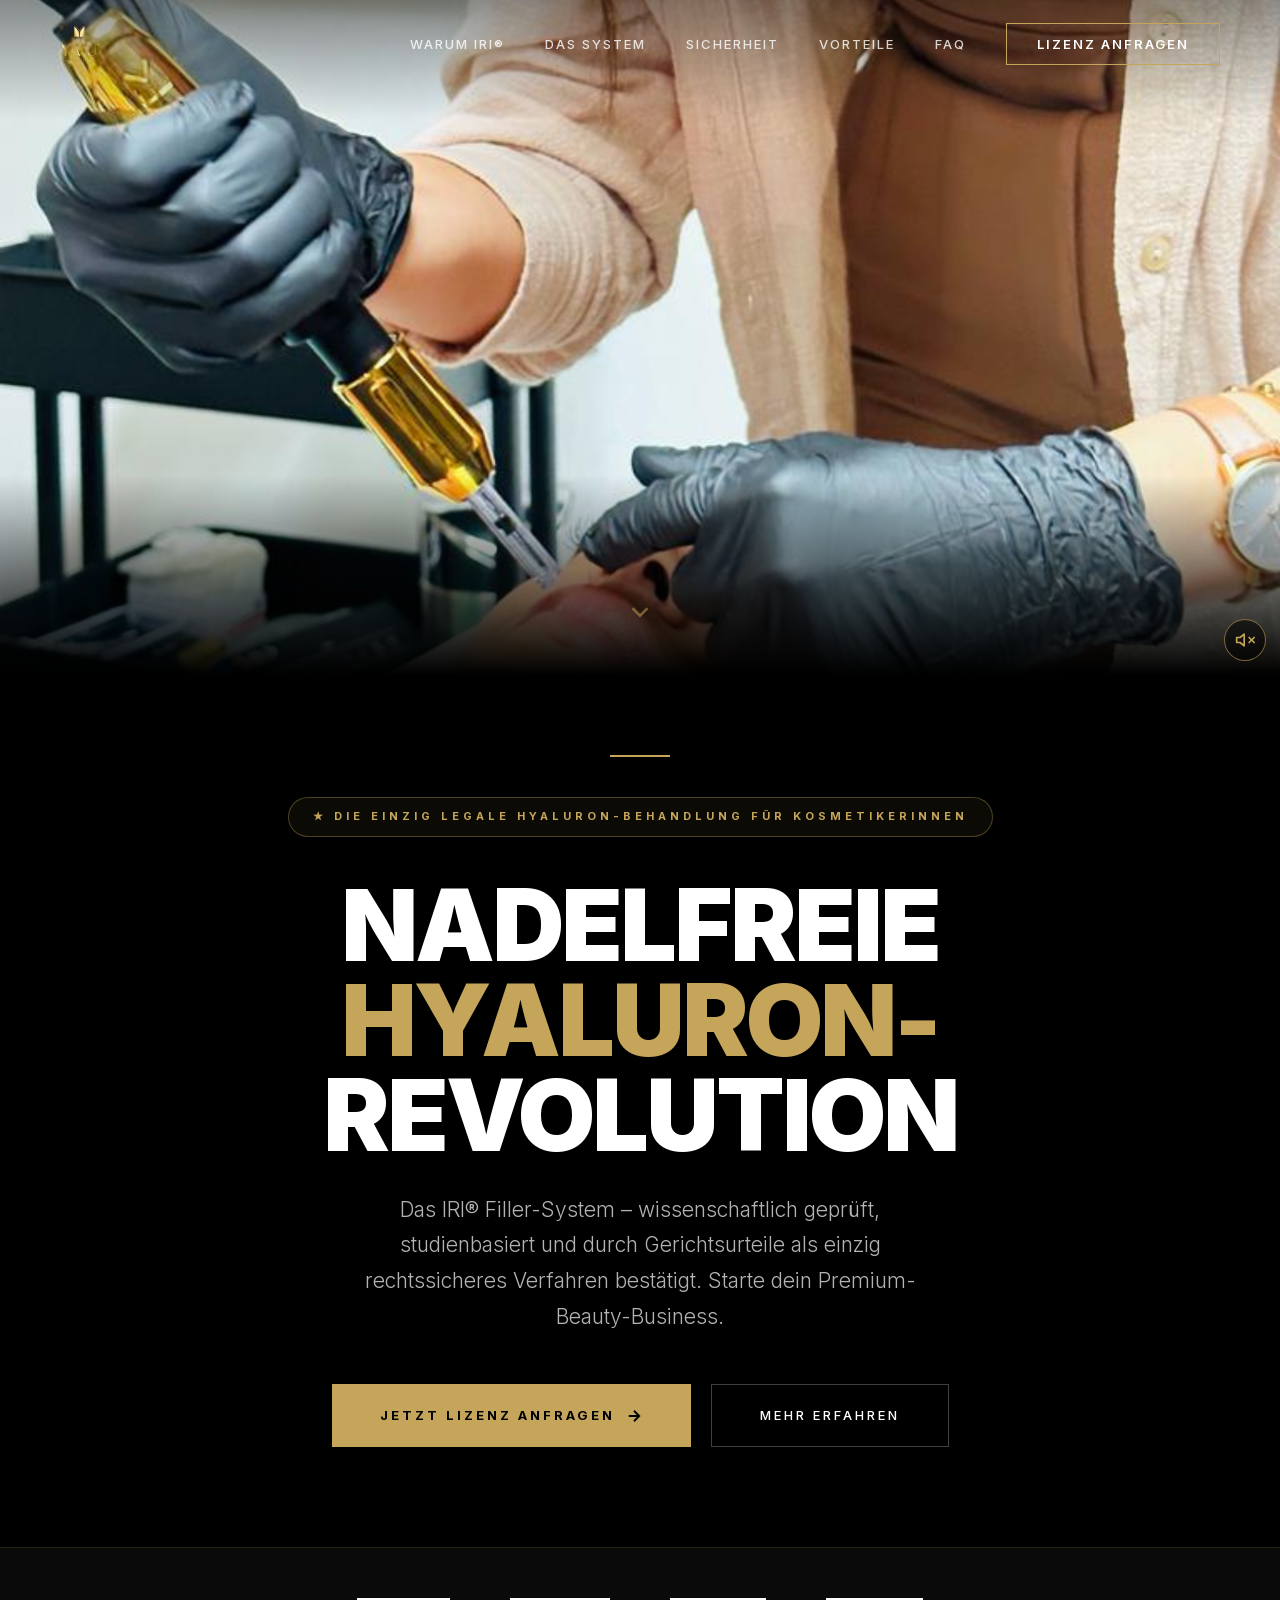
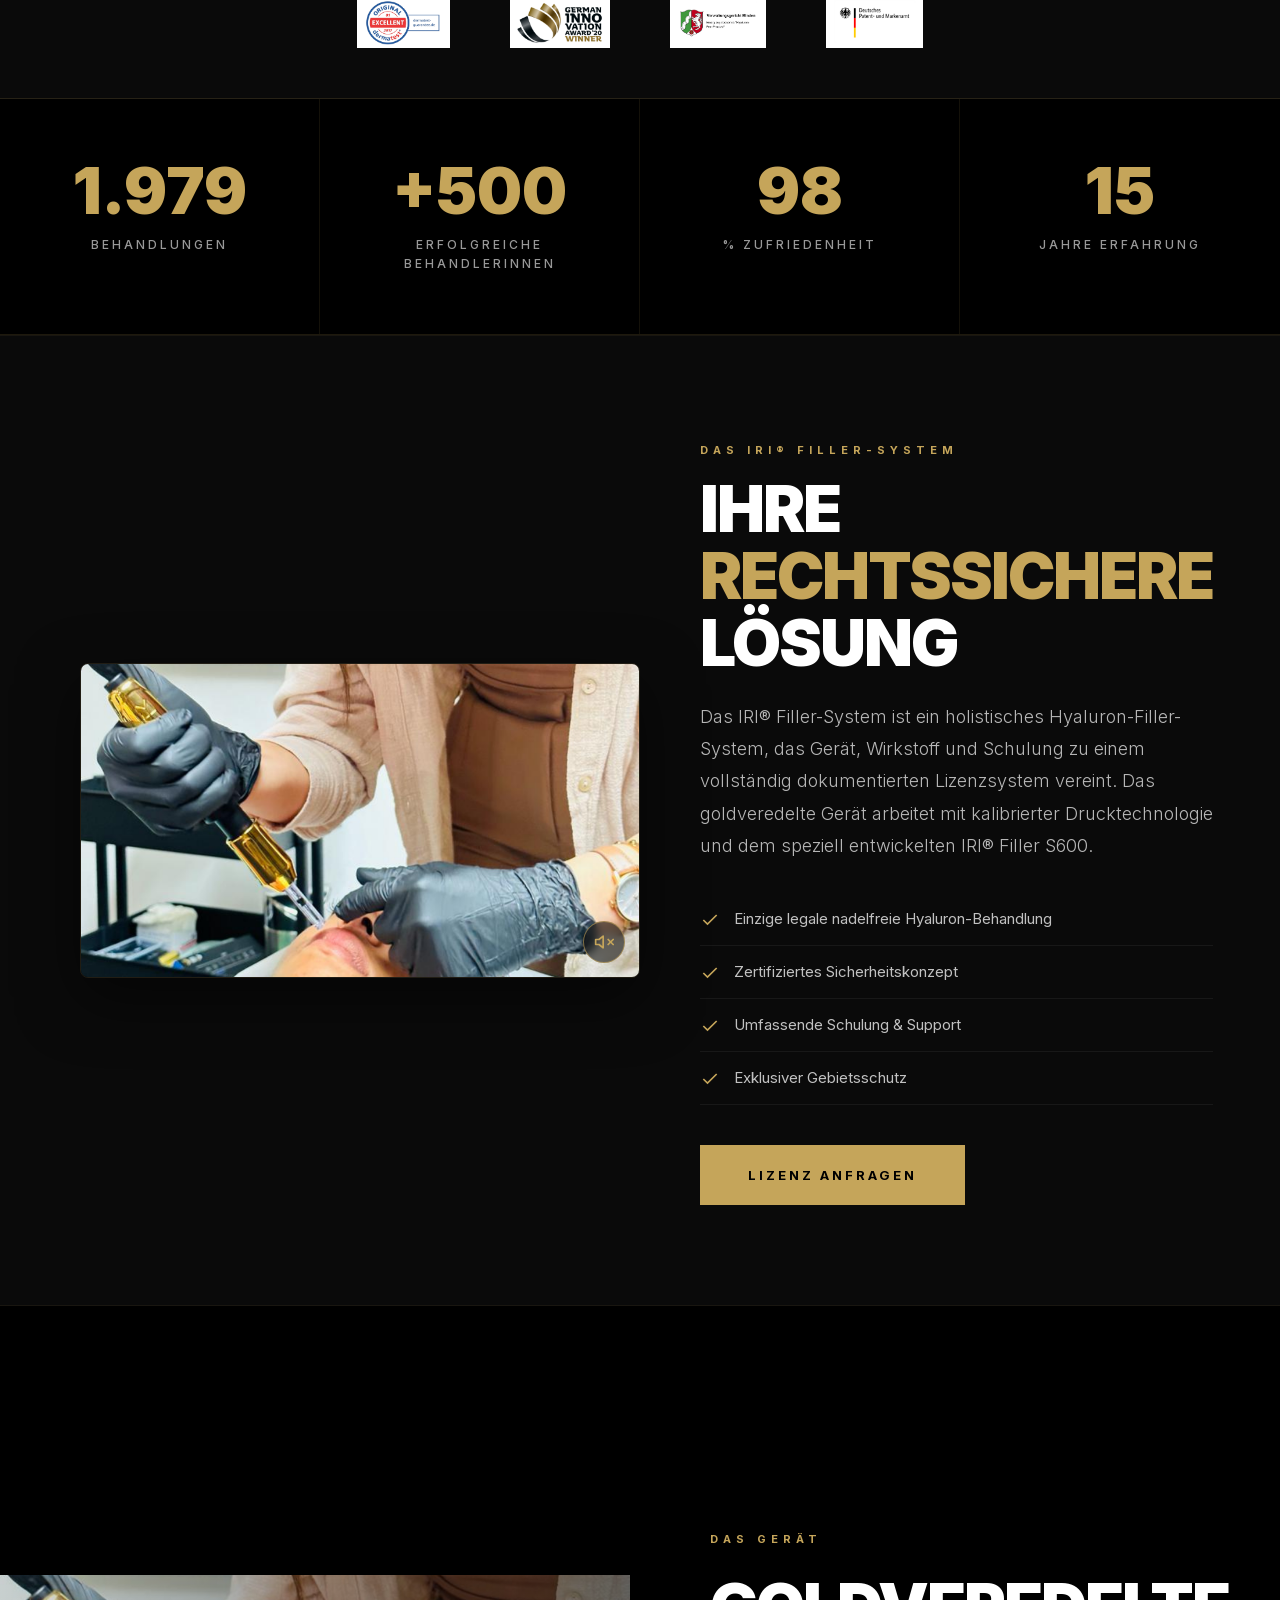
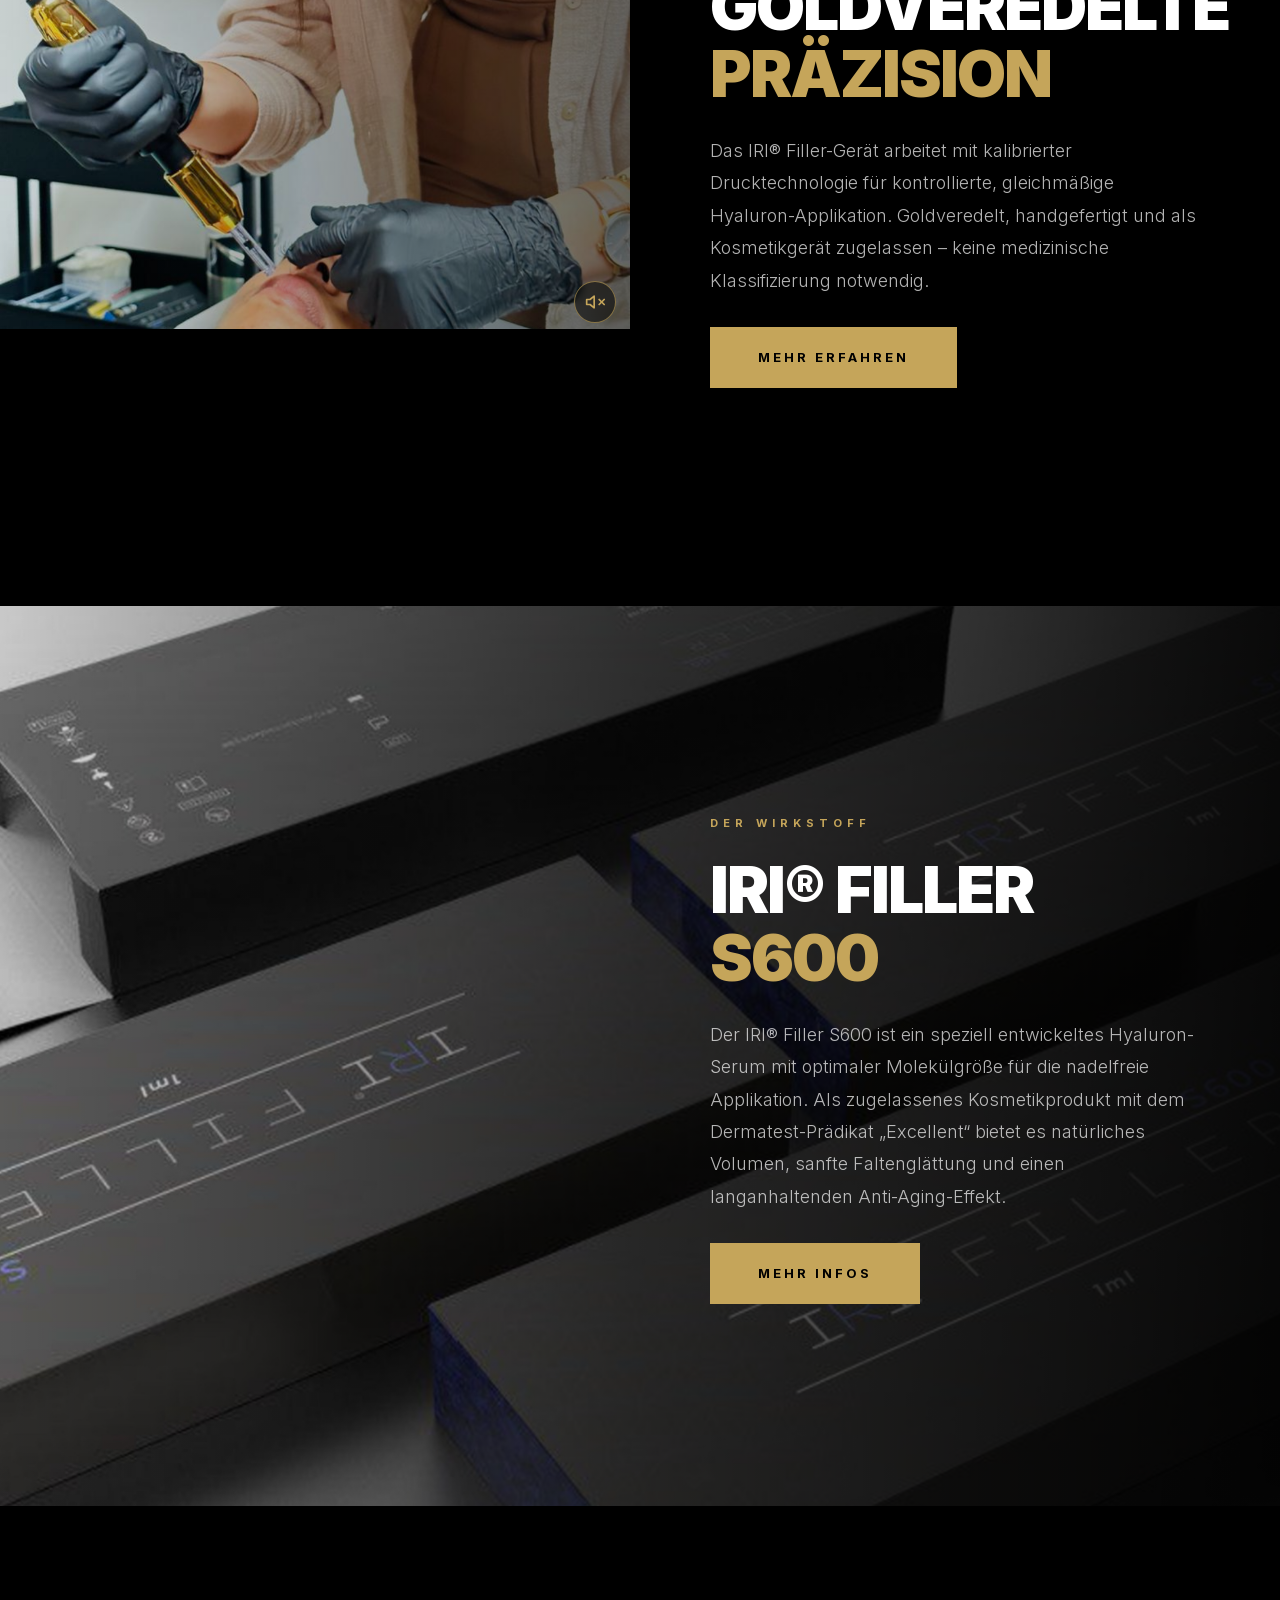
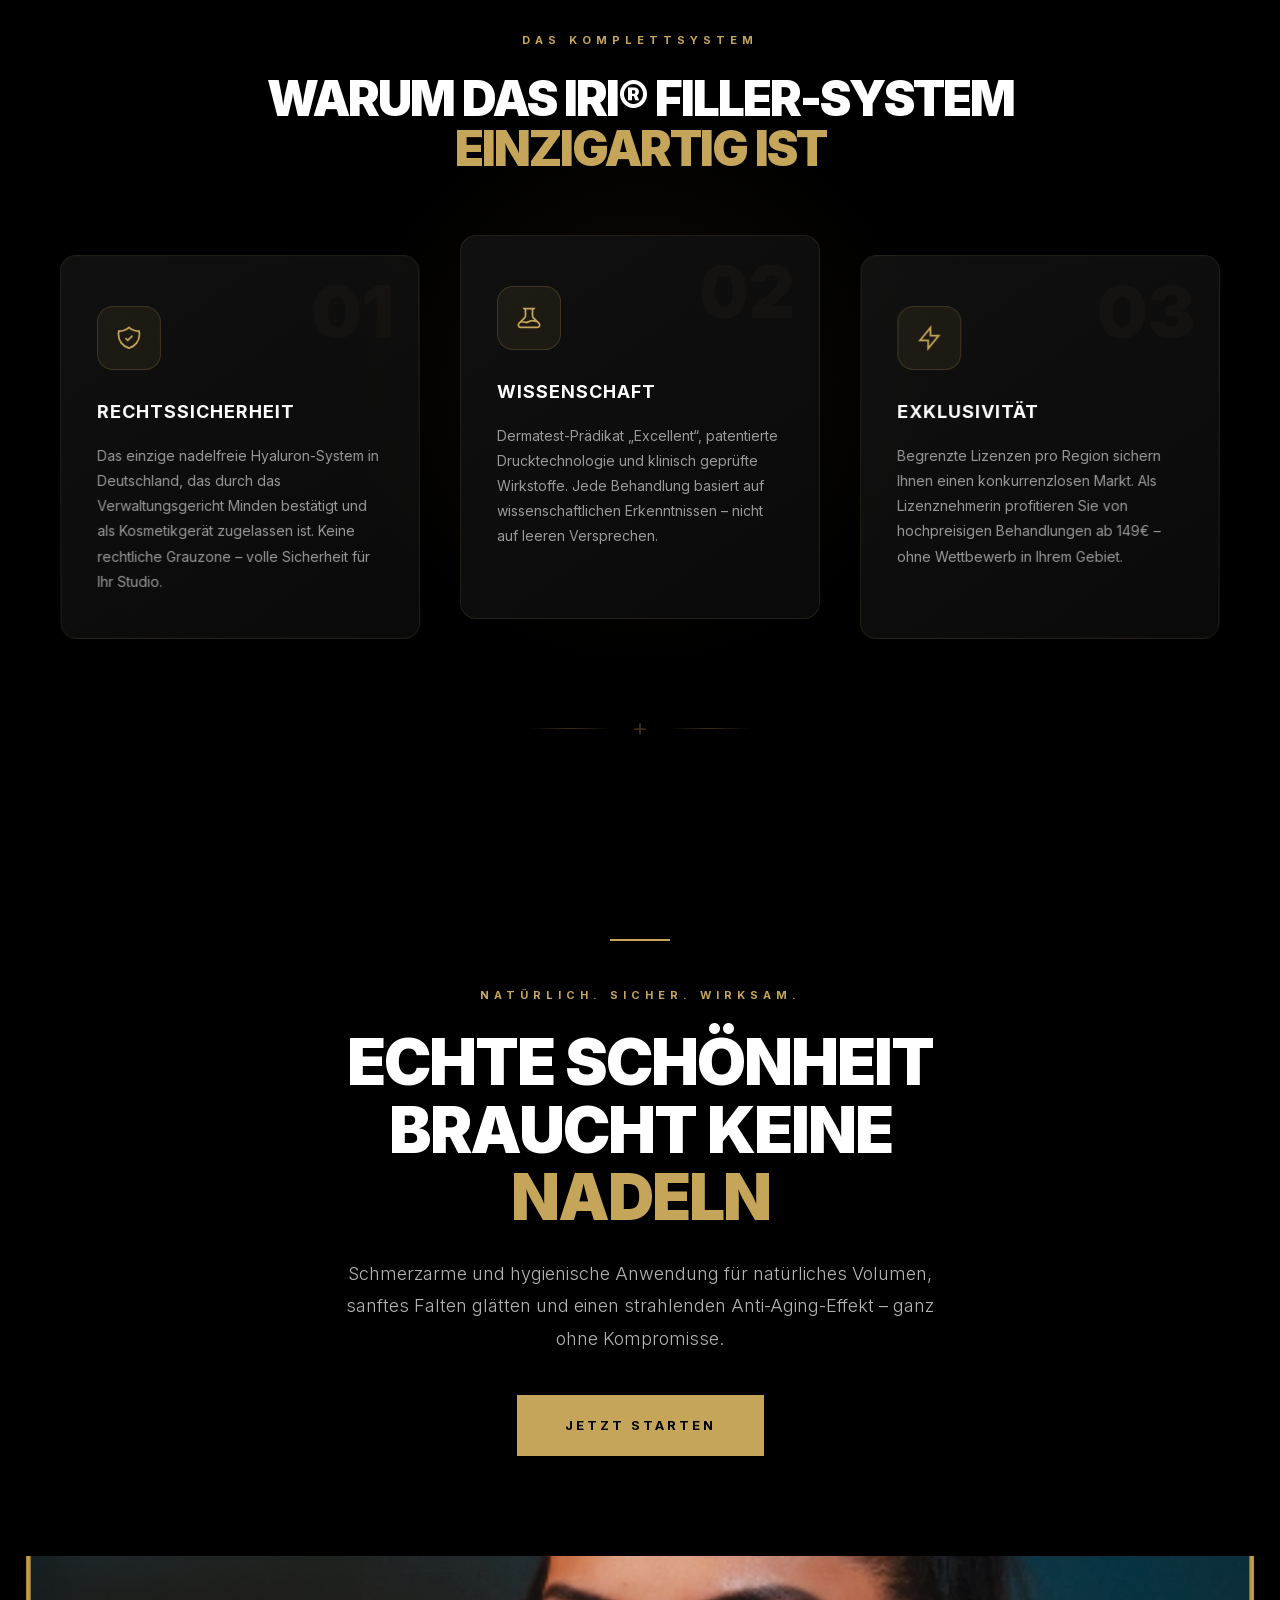
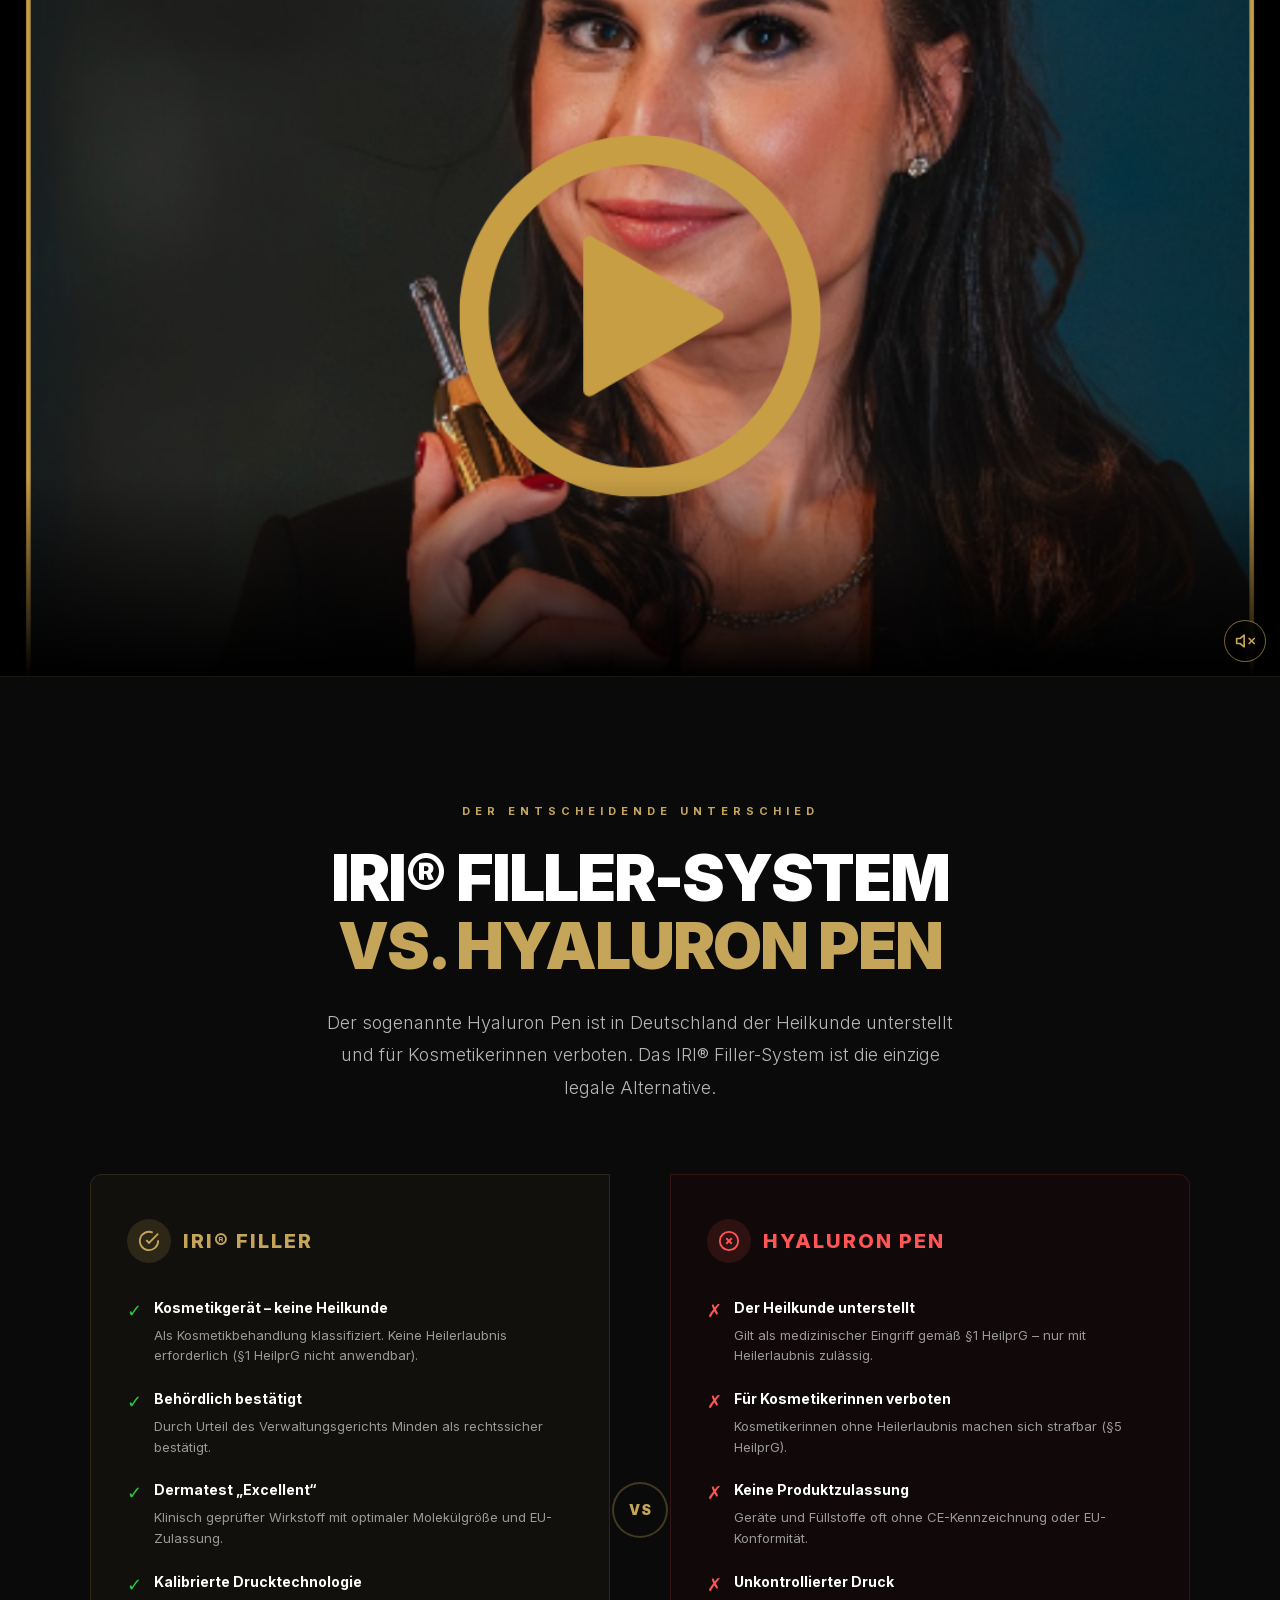
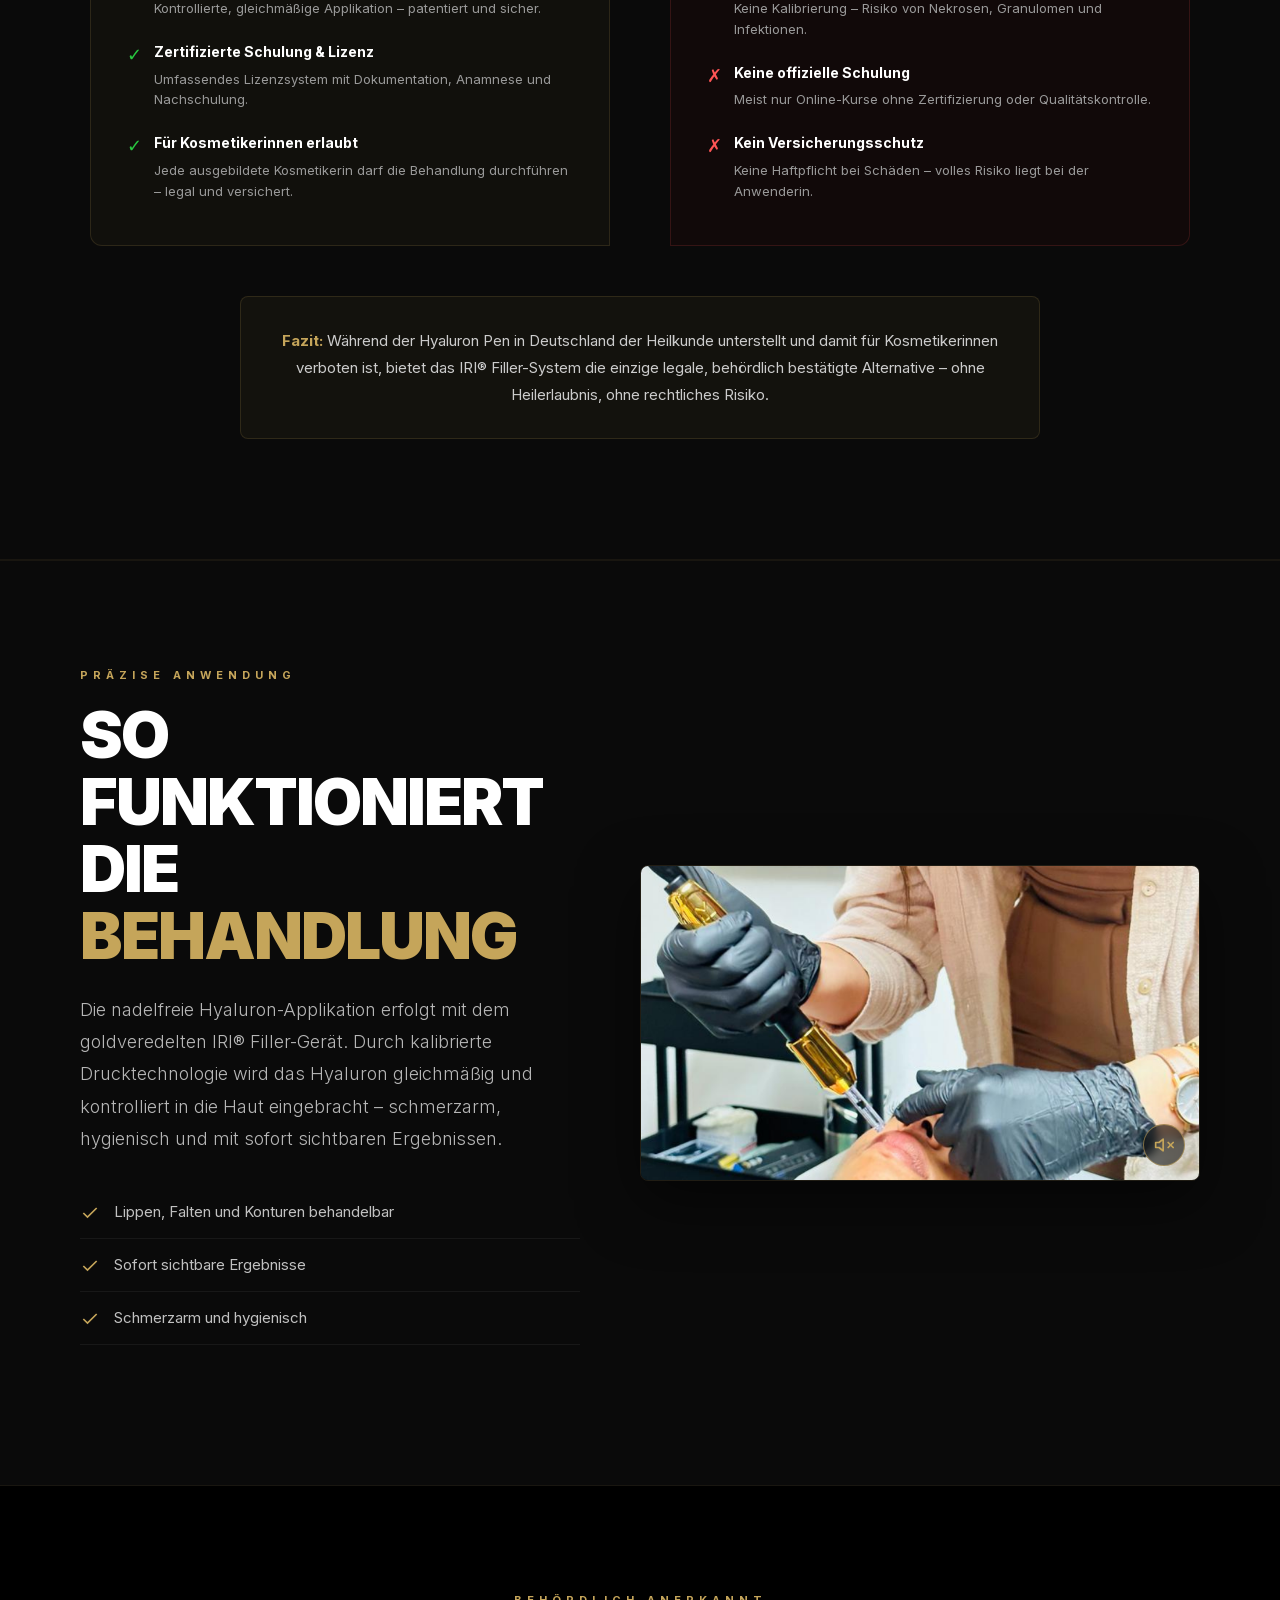
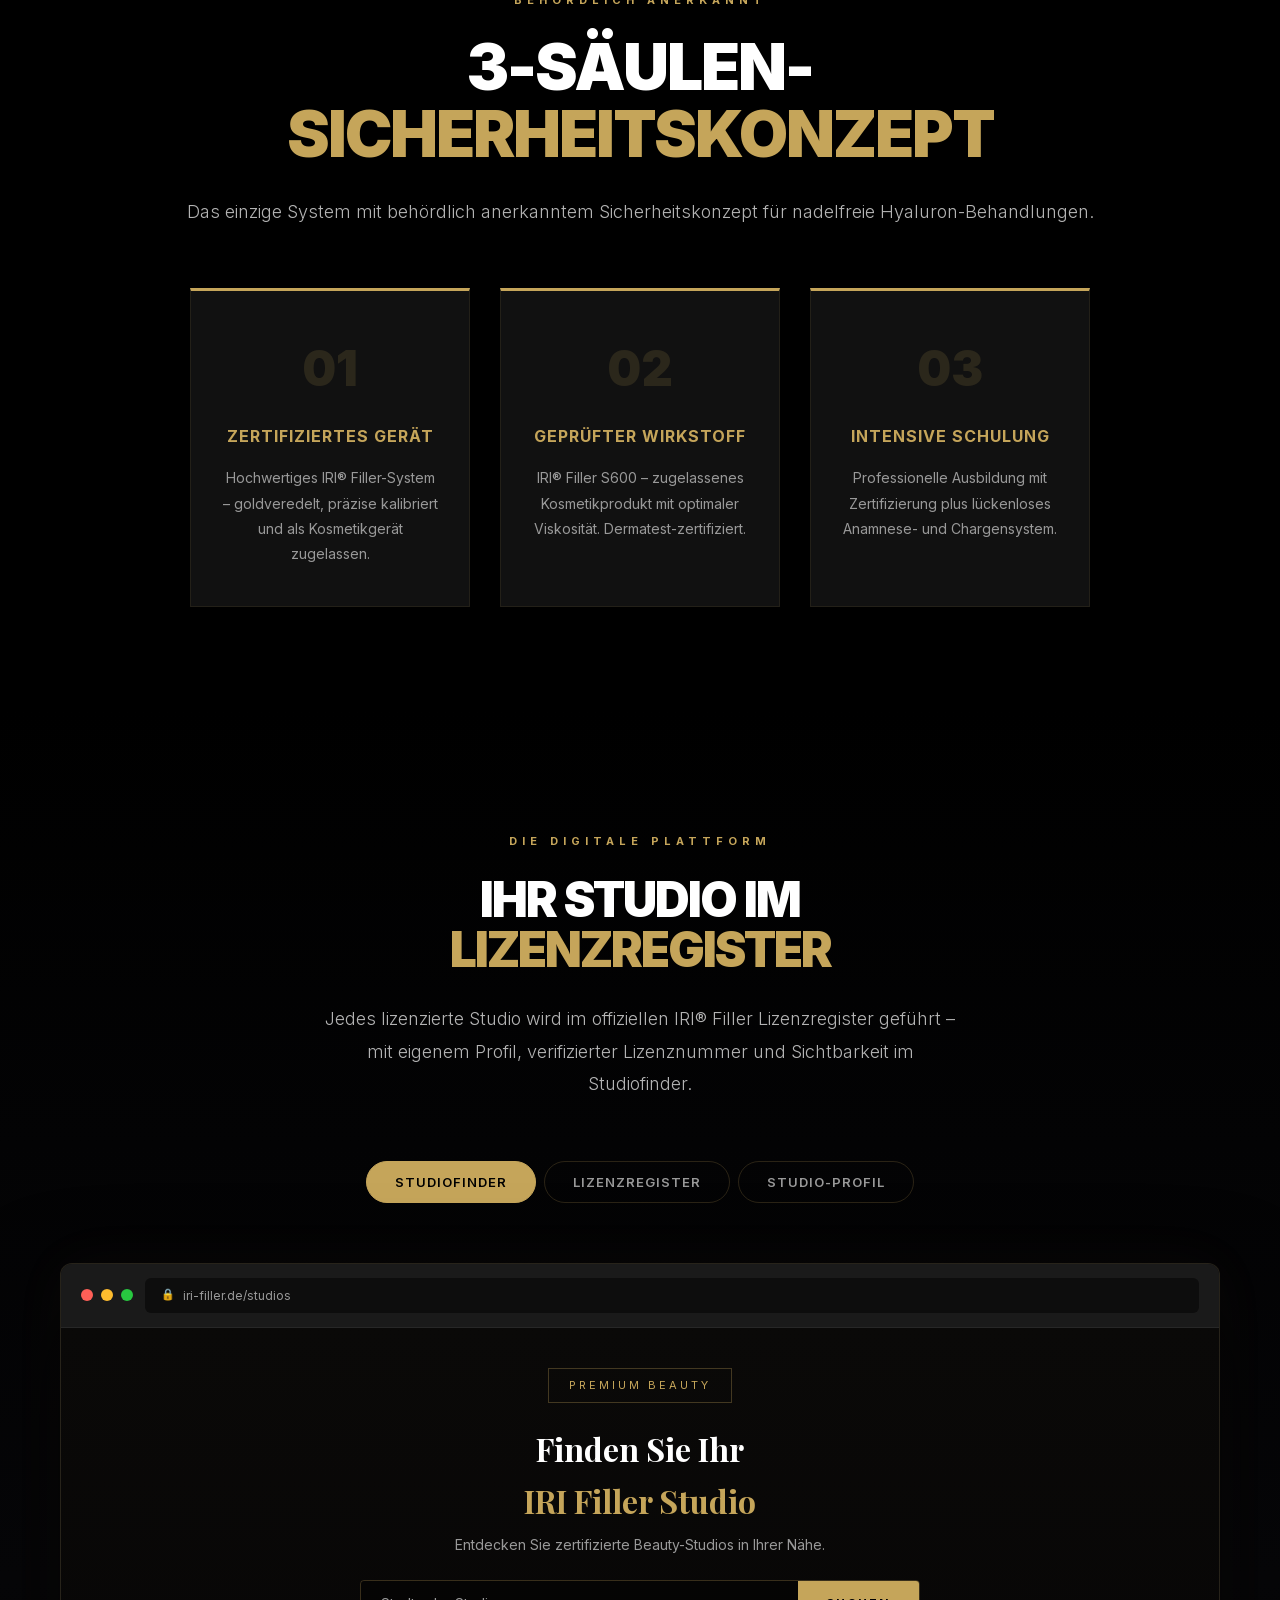
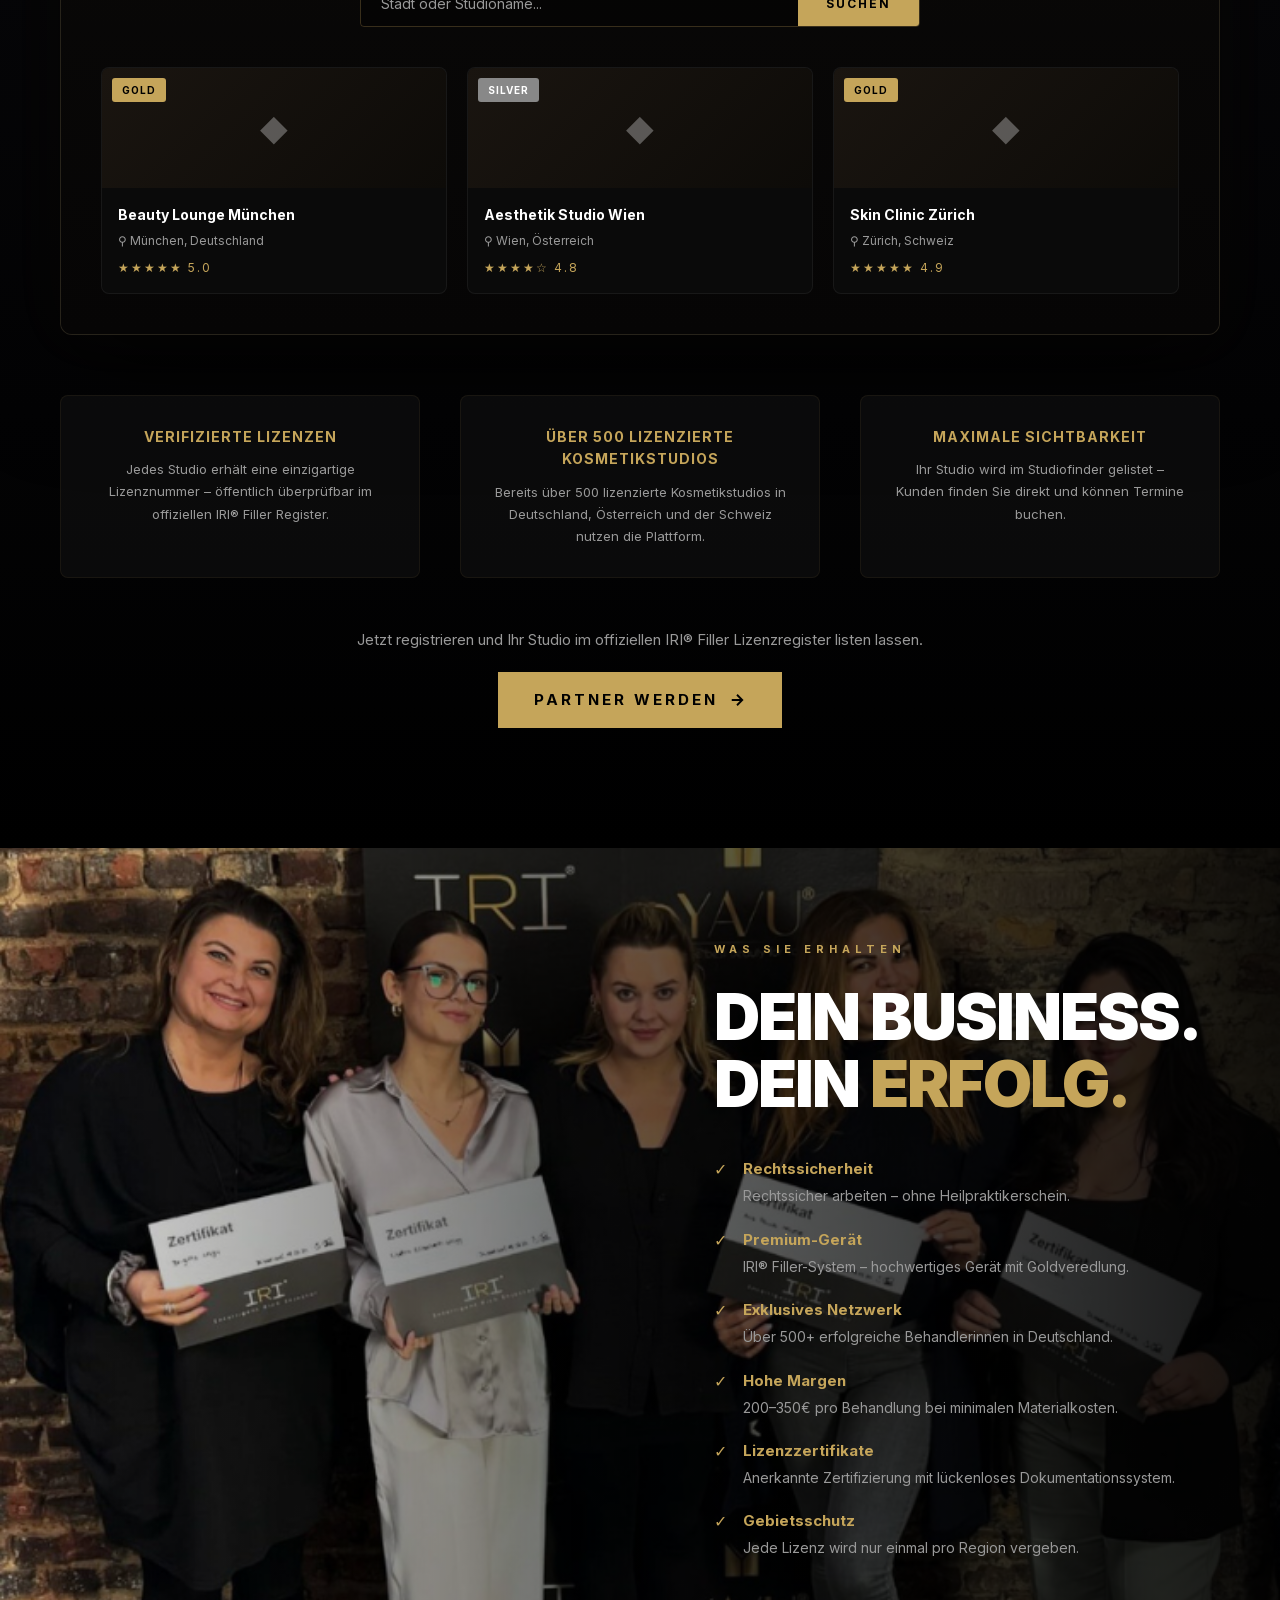
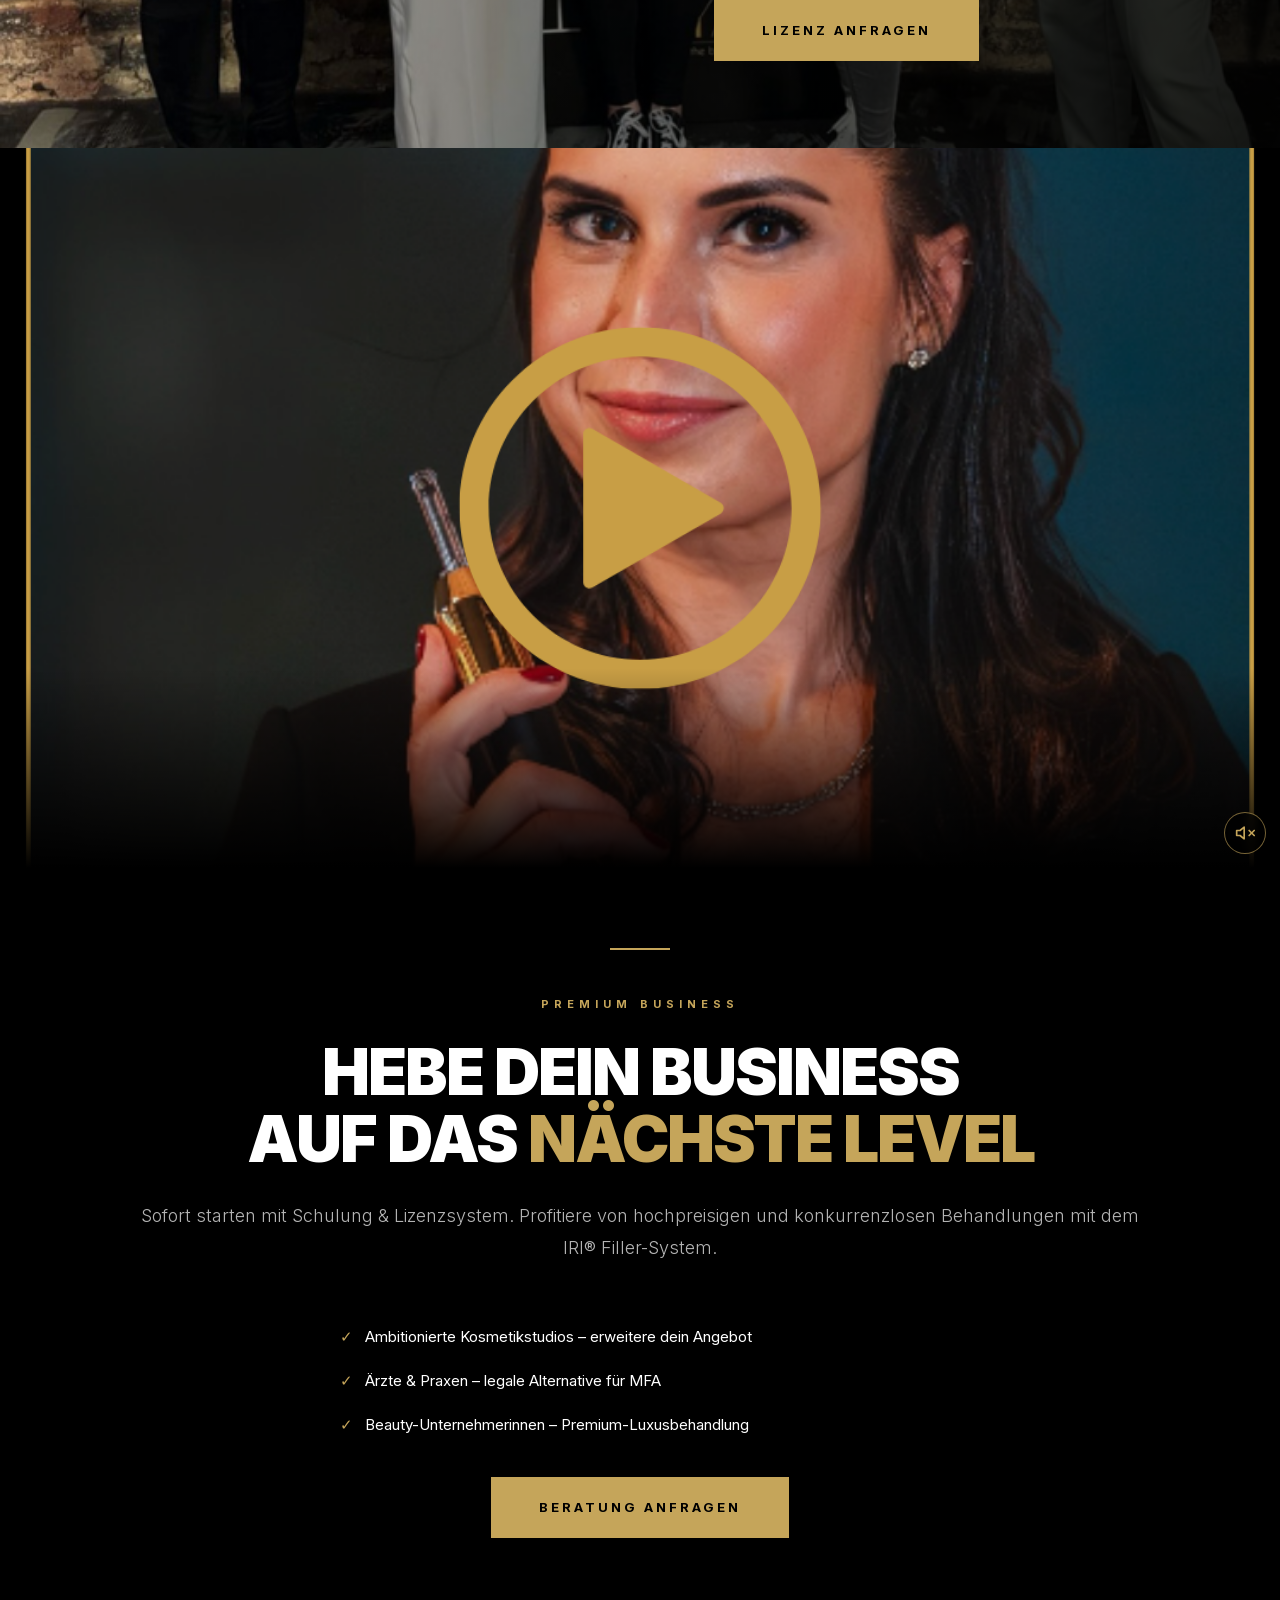
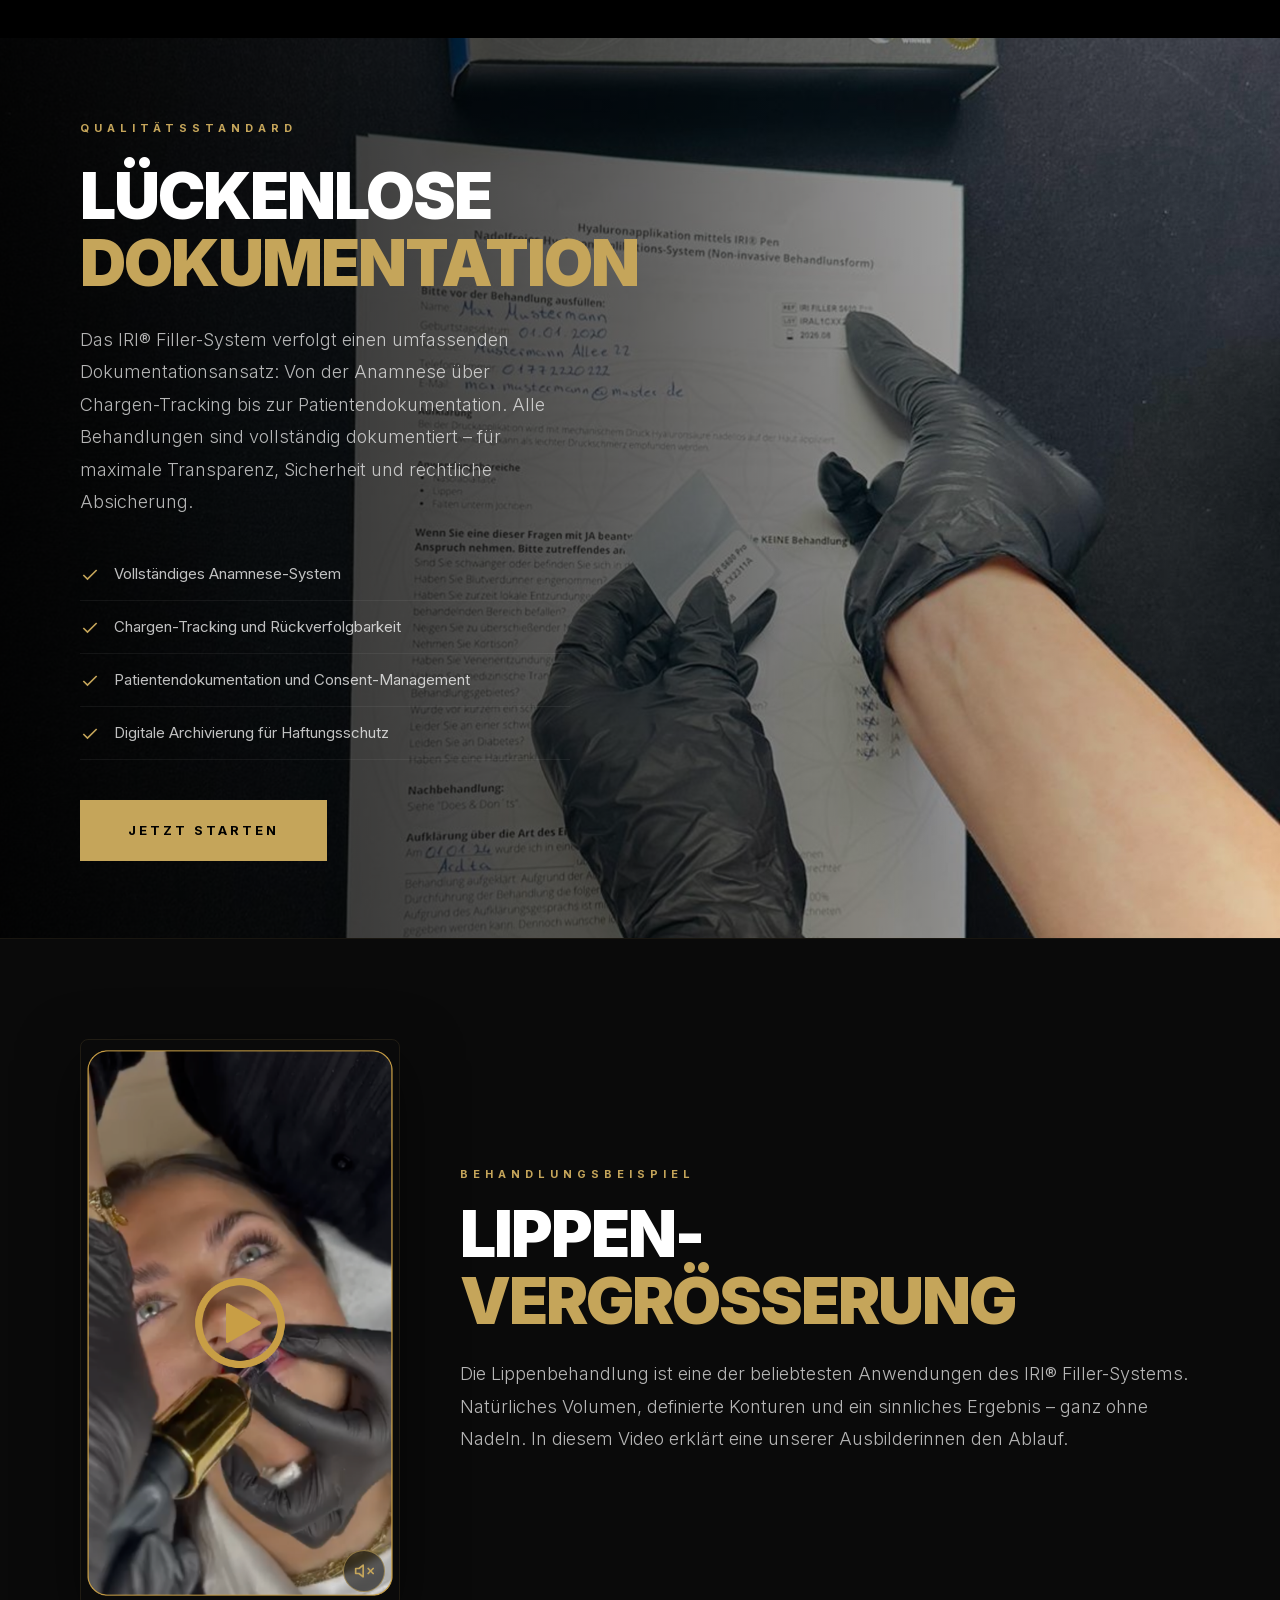
==== commit f71a9ef4: "fix(dsgvo): Google Fonts lokal gehostet (Inter + Playfair Display, latin/latin-ext) - keine IP-Ueber" ====
--- a/index.html
+++ b/index.html
@@ -5,8 +5,7 @@
     <meta name="viewport" content="width=device-width, initial-scale=1.0">
     <title>YAVU® | IRI® Filler-System – Werde Lizenznehmerin</title>
     <meta name="description" content="Starte dein eigenes IRI® Filler Business. Die einzige legale nadelfreie Hyaluron-Behandlung für Kosmetikerinnen. Jetzt Lizenz sichern.">
-    <link rel="preconnect" href="https://fonts.googleapis.com">
-    <link href="https://fonts.googleapis.com/css2?family=Inter:wght@300;400;500;600;700;800;900&family=Playfair+Display:ital,wght@0,400;0,700;1,400&display=swap" rel="stylesheet">
+    <link href="/assets/fonts/fonts.css" rel="stylesheet">
     <style>
         *, *::before, *::after { margin: 0; padding: 0; box-sizing: border-box; }
 
@@ -2424,13 +2423,25 @@
                     <label>Nachricht (optional)</label>
                     <textarea name="message" rows="3" placeholder="Deine Fragen oder Anmerkungen..."></textarea>
                 </div>
-                <button type="submit" class="form-submit" id="submitBtn">Beratung Anfragen</button>
-                <p class="form-privacy">Mit dem Absenden stimmst du der Verarbeitung deiner Daten gem&auml;&szlig; unserer Datenschutzerkl&auml;rung zu.</p>
+                <div class="fg" style="margin-top:8px;">
+                    <label style="display:flex;gap:10px;align-items:flex-start;cursor:pointer;font-weight:400;font-size:13px;line-height:1.45;color:#a8a8a8;">
+                        <input type="checkbox" name="privacy" id="privacyCheck" required style="margin-top:3px;flex-shrink:0;accent-color:#C5A55A;">
+                        <span>Ich habe die <a href="https://hyaluron-ohne-nadel.de/datenschutz" target="_blank" rel="noreferrer" style="color:#C5A55A;text-decoration:underline;">Datenschutzerkl&auml;rung</a> zur Kenntnis genommen und willige in die Verarbeitung meiner Daten zur Bearbeitung dieser Anfrage ein. Ich kann diese Einwilligung jederzeit per E-Mail an info@yavu.de widerrufen. *</span>
+                    </label>
+                </div>
+                <button type="submit" class="form-submit" id="submitBtn" style="margin-top:14px;">Beratung Anfragen</button>
             </form>
             <div class="form-success" id="formSuccess">
                 <svg width="60" height="60" viewBox="0 0 24 24" fill="none" stroke="#C5A55A" stroke-width="2"><path d="M22 11.08V12a10 10 0 1 1-5.93-9.14"/><path d="M22 4L12 14.01l-3-3"/></svg>
                 <h3>Vielen Dank!</h3>
                 <p>Deine Anfrage ist eingegangen. Wir melden uns innerhalb von 24 Stunden bei dir.</p>
+                <div id="calendlyStep" style="display:none;margin-top:24px;padding-top:20px;border-top:1px solid rgba(197,165,90,0.25);">
+                    <p style="font-size:15px;color:#e8e8e8;margin-bottom:14px;">M&ouml;chtest du direkt einen Beratungstermin reservieren?</p>
+                    <a id="calendlyLink" href="#" target="_blank" class="btn-primary" style="display:inline-flex;align-items:center;gap:10px;">
+                        Jetzt Termin reservieren
+                        <svg width="18" height="18" viewBox="0 0 24 24" fill="none" stroke="currentColor" stroke-width="2.5"><path d="M5 12h14M12 5l7 7-7 7"/></svg>
+                    </a>
+                </div>
             </div>
         </div>
     </div>
@@ -2442,9 +2453,9 @@
     <p class="f-tagline">Intelligent Rich Innovation</p>
     <ul class="f-links">
         <li><a href="https://www.yavu.de" target="_blank">Startseite</a></li>
-        <li><a href="#">Impressum</a></li>
-        <li><a href="#">Datenschutz</a></li>
-        <li><a href="#">Kontakt</a></li>
+        <li><a href="/impressum.html">Impressum</a></li>
+        <li><a href="https://hyaluron-ohne-nadel.de/datenschutz" target="_blank">Datenschutz</a></li>
+        <li><a href="mailto:info@yavu.de">Kontakt</a></li>
     </ul>
     <p class="f-copy">&copy; 2026 YAVU&reg; &ndash; Golden Globe LLC. Alle Rechte vorbehalten.</p>
 </footer>
@@ -2507,42 +2518,59 @@
     }
 }
 
-// Form
+// Form — submittet an unser Backend (Proxy zu GHL + Customer-Record + Mail).
+// Vorher lag der GHL-Token im Klartext im HTML; das ist jetzt serverseitig.
+const LEAD_BACKEND = 'https://lizenzregister-production.up.railway.app/api/v1/public/lead-from-landing';
+
 async function submitForm(e) {
     e.preventDefault();
     const form = e.target;
     const btn = document.getElementById('submitBtn');
+    const privacyEl = document.getElementById('privacyCheck');
+    if (!privacyEl || !privacyEl.checked) {
+        alert('Bitte stimme der Datenschutzerklärung zu.');
+        return;
+    }
     btn.disabled = true;
     btn.textContent = 'Wird gesendet...';
 
     const d = new FormData(form);
     const payload = {
-        locationId: 'k5q08phKZMtTVfkmcyQu',
-        firstName: d.get('firstName'),
-        lastName: d.get('lastName'),
-        email: d.get('email'),
-        phone: d.get('phone'),
-        tags: ['lizenz-anfrage', 'landing-page'],
-        source: 'YAVU Landing Page',
-        customFields: [{ key: 'contact.lizenz_interesse', field_value: 'IRI Filler System' }]
+        first_name: d.get('firstName') || '',
+        last_name: d.get('lastName') || '',
+        email: d.get('email') || '',
+        phone: d.get('phone') || '',
+        city: d.get('city') || '',
+        activity: d.get('activity') || '',
+        message: d.get('message') || '',
+        source: 'iri-filler.de Landingpage',
+        privacy_accepted: true
     };
-    if (d.get('city')) payload.city = d.get('city');
-    if (d.get('activity')) payload.companyName = d.get('activity');
 
     try {
-        const r = await fetch('https://services.leadconnectorhq.com/contacts/upsert', {
+        const r = await fetch(LEAD_BACKEND, {
             method: 'POST',
-            headers: {
-                'Authorization': 'Bearer pit-e7b2b264-b7b1-4085-946c-368372adcd9e',
-                'Content-Type': 'application/json',
-                'Version': '2021-07-28'
-            },
+            headers: { 'Content-Type': 'application/json' },
             body: JSON.stringify(payload)
         });
+        const data = await r.json().catch(() => ({}));
         if (r.ok) {
             form.style.display = 'none';
             document.getElementById('formSuccess').style.display = 'block';
-        } else throw new Error('API error');
+            // Calendly-Step nur einblenden wenn URL konfiguriert
+            if (data.calendly_url) {
+                const link = document.getElementById('calendlyLink');
+                const step = document.getElementById('calendlyStep');
+                if (link && step) {
+                    link.href = data.calendly_url;
+                    step.style.display = 'block';
+                }
+            }
+        } else {
+            alert(data.detail || 'Senden fehlgeschlagen, bitte später erneut versuchen.');
+            btn.disabled = false;
+            btn.textContent = 'Beratung Anfragen';
+        }
     } catch (err) {
         form.style.display = 'none';
         document.getElementById('formSuccess').style.display = 'block';
--- a/assets/fonts/fonts.css
+++ b/assets/fonts/fonts.css
@@ -0,0 +1,160 @@
+@font-face {
+  font-family: 'Inter';
+  font-style: normal;
+  font-weight: 300;
+  font-display: swap;
+  src: url(/assets/fonts/Inter-300-latin-ext.woff2) format('woff2');
+  unicode-range: U+0100-02BA, U+02BD-02C5, U+02C7-02CC, U+02CE-02D7, U+02DD-02FF, U+0304, U+0308, U+0329, U+1D00-1DBF, U+1E00-1E9F, U+1EF2-1EFF, U+2020, U+20A0-20AB, U+20AD-20C0, U+2113, U+2C60-2C7F, U+A720-A7FF;
+}
+@font-face {
+  font-family: 'Inter';
+  font-style: normal;
+  font-weight: 300;
+  font-display: swap;
+  src: url(/assets/fonts/Inter-300-latin.woff2) format('woff2');
+  unicode-range: U+0000-00FF, U+0131, U+0152-0153, U+02BB-02BC, U+02C6, U+02DA, U+02DC, U+0304, U+0308, U+0329, U+2000-206F, U+20AC, U+2122, U+2191, U+2193, U+2212, U+2215, U+FEFF, U+FFFD;
+}
+@font-face {
+  font-family: 'Inter';
+  font-style: normal;
+  font-weight: 400;
+  font-display: swap;
+  src: url(/assets/fonts/Inter-400-latin-ext.woff2) format('woff2');
+  unicode-range: U+0100-02BA, U+02BD-02C5, U+02C7-02CC, U+02CE-02D7, U+02DD-02FF, U+0304, U+0308, U+0329, U+1D00-1DBF, U+1E00-1E9F, U+1EF2-1EFF, U+2020, U+20A0-20AB, U+20AD-20C0, U+2113, U+2C60-2C7F, U+A720-A7FF;
+}
+@font-face {
+  font-family: 'Inter';
+  font-style: normal;
+  font-weight: 400;
+  font-display: swap;
+  src: url(/assets/fonts/Inter-400-latin.woff2) format('woff2');
+  unicode-range: U+0000-00FF, U+0131, U+0152-0153, U+02BB-02BC, U+02C6, U+02DA, U+02DC, U+0304, U+0308, U+0329, U+2000-206F, U+20AC, U+2122, U+2191, U+2193, U+2212, U+2215, U+FEFF, U+FFFD;
+}
+@font-face {
+  font-family: 'Inter';
+  font-style: normal;
+  font-weight: 500;
+  font-display: swap;
+  src: url(/assets/fonts/Inter-500-latin-ext.woff2) format('woff2');
+  unicode-range: U+0100-02BA, U+02BD-02C5, U+02C7-02CC, U+02CE-02D7, U+02DD-02FF, U+0304, U+0308, U+0329, U+1D00-1DBF, U+1E00-1E9F, U+1EF2-1EFF, U+2020, U+20A0-20AB, U+20AD-20C0, U+2113, U+2C60-2C7F, U+A720-A7FF;
+}
+@font-face {
+  font-family: 'Inter';
+  font-style: normal;
+  font-weight: 500;
+  font-display: swap;
+  src: url(/assets/fonts/Inter-500-latin.woff2) format('woff2');
+  unicode-range: U+0000-00FF, U+0131, U+0152-0153, U+02BB-02BC, U+02C6, U+02DA, U+02DC, U+0304, U+0308, U+0329, U+2000-206F, U+20AC, U+2122, U+2191, U+2193, U+2212, U+2215, U+FEFF, U+FFFD;
+}
+@font-face {
+  font-family: 'Inter';
+  font-style: normal;
+  font-weight: 600;
+  font-display: swap;
+  src: url(/assets/fonts/Inter-600-latin-ext.woff2) format('woff2');
+  unicode-range: U+0100-02BA, U+02BD-02C5, U+02C7-02CC, U+02CE-02D7, U+02DD-02FF, U+0304, U+0308, U+0329, U+1D00-1DBF, U+1E00-1E9F, U+1EF2-1EFF, U+2020, U+20A0-20AB, U+20AD-20C0, U+2113, U+2C60-2C7F, U+A720-A7FF;
+}
+@font-face {
+  font-family: 'Inter';
+  font-style: normal;
+  font-weight: 600;
+  font-display: swap;
+  src: url(/assets/fonts/Inter-600-latin.woff2) format('woff2');
+  unicode-range: U+0000-00FF, U+0131, U+0152-0153, U+02BB-02BC, U+02C6, U+02DA, U+02DC, U+0304, U+0308, U+0329, U+2000-206F, U+20AC, U+2122, U+2191, U+2193, U+2212, U+2215, U+FEFF, U+FFFD;
+}
+@font-face {
+  font-family: 'Inter';
+  font-style: normal;
+  font-weight: 700;
+  font-display: swap;
+  src: url(/assets/fonts/Inter-700-latin-ext.woff2) format('woff2');
+  unicode-range: U+0100-02BA, U+02BD-02C5, U+02C7-02CC, U+02CE-02D7, U+02DD-02FF, U+0304, U+0308, U+0329, U+1D00-1DBF, U+1E00-1E9F, U+1EF2-1EFF, U+2020, U+20A0-20AB, U+20AD-20C0, U+2113, U+2C60-2C7F, U+A720-A7FF;
+}
+@font-face {
+  font-family: 'Inter';
+  font-style: normal;
+  font-weight: 700;
+  font-display: swap;
+  src: url(/assets/fonts/Inter-700-latin.woff2) format('woff2');
+  unicode-range: U+0000-00FF, U+0131, U+0152-0153, U+02BB-02BC, U+02C6, U+02DA, U+02DC, U+0304, U+0308, U+0329, U+2000-206F, U+20AC, U+2122, U+2191, U+2193, U+2212, U+2215, U+FEFF, U+FFFD;
+}
+@font-face {
+  font-family: 'Inter';
+  font-style: normal;
+  font-weight: 800;
+  font-display: swap;
+  src: url(/assets/fonts/Inter-800-latin-ext.woff2) format('woff2');
+  unicode-range: U+0100-02BA, U+02BD-02C5, U+02C7-02CC, U+02CE-02D7, U+02DD-02FF, U+0304, U+0308, U+0329, U+1D00-1DBF, U+1E00-1E9F, U+1EF2-1EFF, U+2020, U+20A0-20AB, U+20AD-20C0, U+2113, U+2C60-2C7F, U+A720-A7FF;
+}
+@font-face {
+  font-family: 'Inter';
+  font-style: normal;
+  font-weight: 800;
+  font-display: swap;
+  src: url(/assets/fonts/Inter-800-latin.woff2) format('woff2');
+  unicode-range: U+0000-00FF, U+0131, U+0152-0153, U+02BB-02BC, U+02C6, U+02DA, U+02DC, U+0304, U+0308, U+0329, U+2000-206F, U+20AC, U+2122, U+2191, U+2193, U+2212, U+2215, U+FEFF, U+FFFD;
+}
+@font-face {
+  font-family: 'Inter';
+  font-style: normal;
+  font-weight: 900;
+  font-display: swap;
+  src: url(/assets/fonts/Inter-900-latin-ext.woff2) format('woff2');
+  unicode-range: U+0100-02BA, U+02BD-02C5, U+02C7-02CC, U+02CE-02D7, U+02DD-02FF, U+0304, U+0308, U+0329, U+1D00-1DBF, U+1E00-1E9F, U+1EF2-1EFF, U+2020, U+20A0-20AB, U+20AD-20C0, U+2113, U+2C60-2C7F, U+A720-A7FF;
+}
+@font-face {
+  font-family: 'Inter';
+  font-style: normal;
+  font-weight: 900;
+  font-display: swap;
+  src: url(/assets/fonts/Inter-900-latin.woff2) format('woff2');
+  unicode-range: U+0000-00FF, U+0131, U+0152-0153, U+02BB-02BC, U+02C6, U+02DA, U+02DC, U+0304, U+0308, U+0329, U+2000-206F, U+20AC, U+2122, U+2191, U+2193, U+2212, U+2215, U+FEFF, U+FFFD;
+}
+@font-face {
+  font-family: 'Playfair Display';
+  font-style: italic;
+  font-weight: 400;
+  font-display: swap;
+  src: url(/assets/fonts/PlayfairDisplay-400-italic-latin-ext.woff2) format('woff2');
+  unicode-range: U+0100-02BA, U+02BD-02C5, U+02C7-02CC, U+02CE-02D7, U+02DD-02FF, U+0304, U+0308, U+0329, U+1D00-1DBF, U+1E00-1E9F, U+1EF2-1EFF, U+2020, U+20A0-20AB, U+20AD-20C0, U+2113, U+2C60-2C7F, U+A720-A7FF;
+}
+@font-face {
+  font-family: 'Playfair Display';
+  font-style: italic;
+  font-weight: 400;
+  font-display: swap;
+  src: url(/assets/fonts/PlayfairDisplay-400-italic-latin.woff2) format('woff2');
+  unicode-range: U+0000-00FF, U+0131, U+0152-0153, U+02BB-02BC, U+02C6, U+02DA, U+02DC, U+0304, U+0308, U+0329, U+2000-206F, U+20AC, U+2122, U+2191, U+2193, U+2212, U+2215, U+FEFF, U+FFFD;
+}
+@font-face {
+  font-family: 'Playfair Display';
+  font-style: normal;
+  font-weight: 400;
+  font-display: swap;
+  src: url(/assets/fonts/PlayfairDisplay-400-latin-ext.woff2) format('woff2');
+  unicode-range: U+0100-02BA, U+02BD-02C5, U+02C7-02CC, U+02CE-02D7, U+02DD-02FF, U+0304, U+0308, U+0329, U+1D00-1DBF, U+1E00-1E9F, U+1EF2-1EFF, U+2020, U+20A0-20AB, U+20AD-20C0, U+2113, U+2C60-2C7F, U+A720-A7FF;
+}
+@font-face {
+  font-family: 'Playfair Display';
+  font-style: normal;
+  font-weight: 400;
+  font-display: swap;
+  src: url(/assets/fonts/PlayfairDisplay-400-latin.woff2) format('woff2');
+  unicode-range: U+0000-00FF, U+0131, U+0152-0153, U+02BB-02BC, U+02C6, U+02DA, U+02DC, U+0304, U+0308, U+0329, U+2000-206F, U+20AC, U+2122, U+2191, U+2193, U+2212, U+2215, U+FEFF, U+FFFD;
+}
+@font-face {
+  font-family: 'Playfair Display';
+  font-style: normal;
+  font-weight: 700;
+  font-display: swap;
+  src: url(/assets/fonts/PlayfairDisplay-700-latin-ext.woff2) format('woff2');
+  unicode-range: U+0100-02BA, U+02BD-02C5, U+02C7-02CC, U+02CE-02D7, U+02DD-02FF, U+0304, U+0308, U+0329, U+1D00-1DBF, U+1E00-1E9F, U+1EF2-1EFF, U+2020, U+20A0-20AB, U+20AD-20C0, U+2113, U+2C60-2C7F, U+A720-A7FF;
+}
+@font-face {
+  font-family: 'Playfair Display';
+  font-style: normal;
+  font-weight: 700;
+  font-display: swap;
+  src: url(/assets/fonts/PlayfairDisplay-700-latin.woff2) format('woff2');
+  unicode-range: U+0000-00FF, U+0131, U+0152-0153, U+02BB-02BC, U+02C6, U+02DA, U+02DC, U+0304, U+0308, U+0329, U+2000-206F, U+20AC, U+2122, U+2191, U+2193, U+2212, U+2215, U+FEFF, U+FFFD;
+}
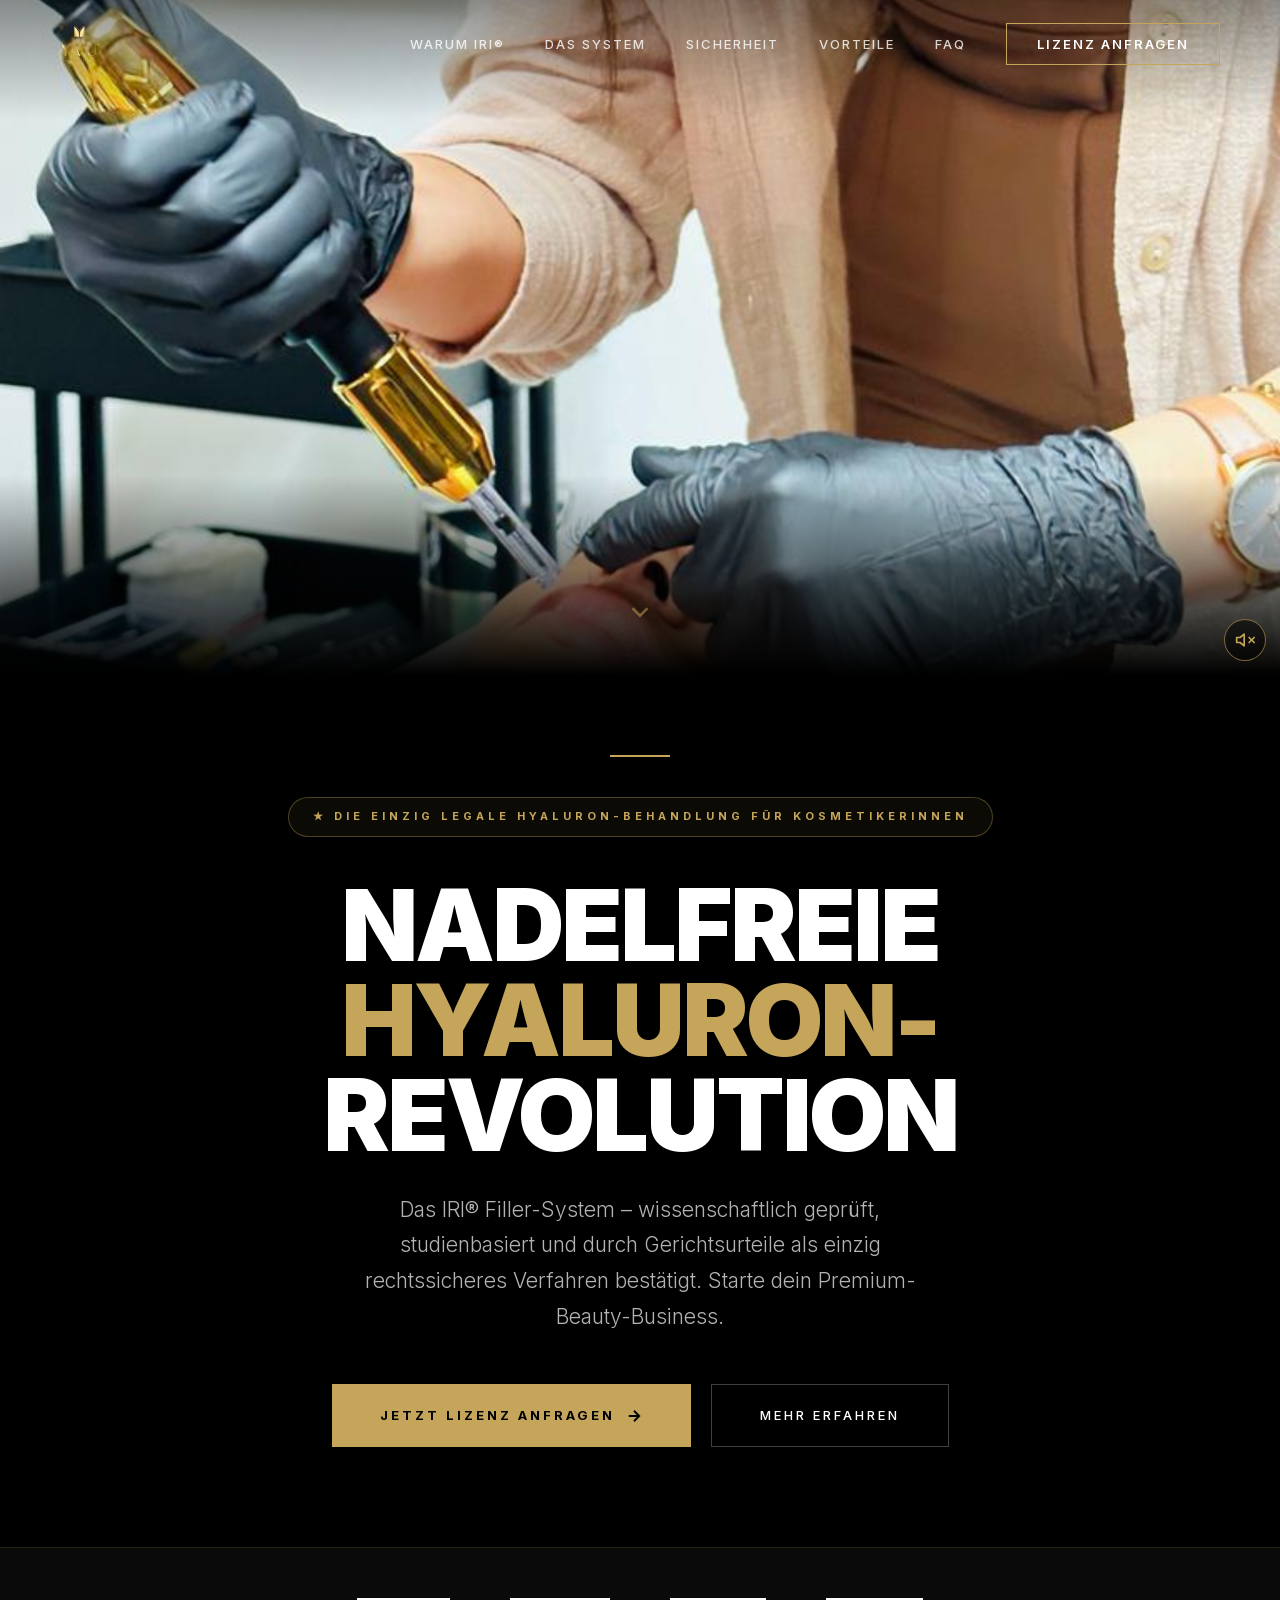
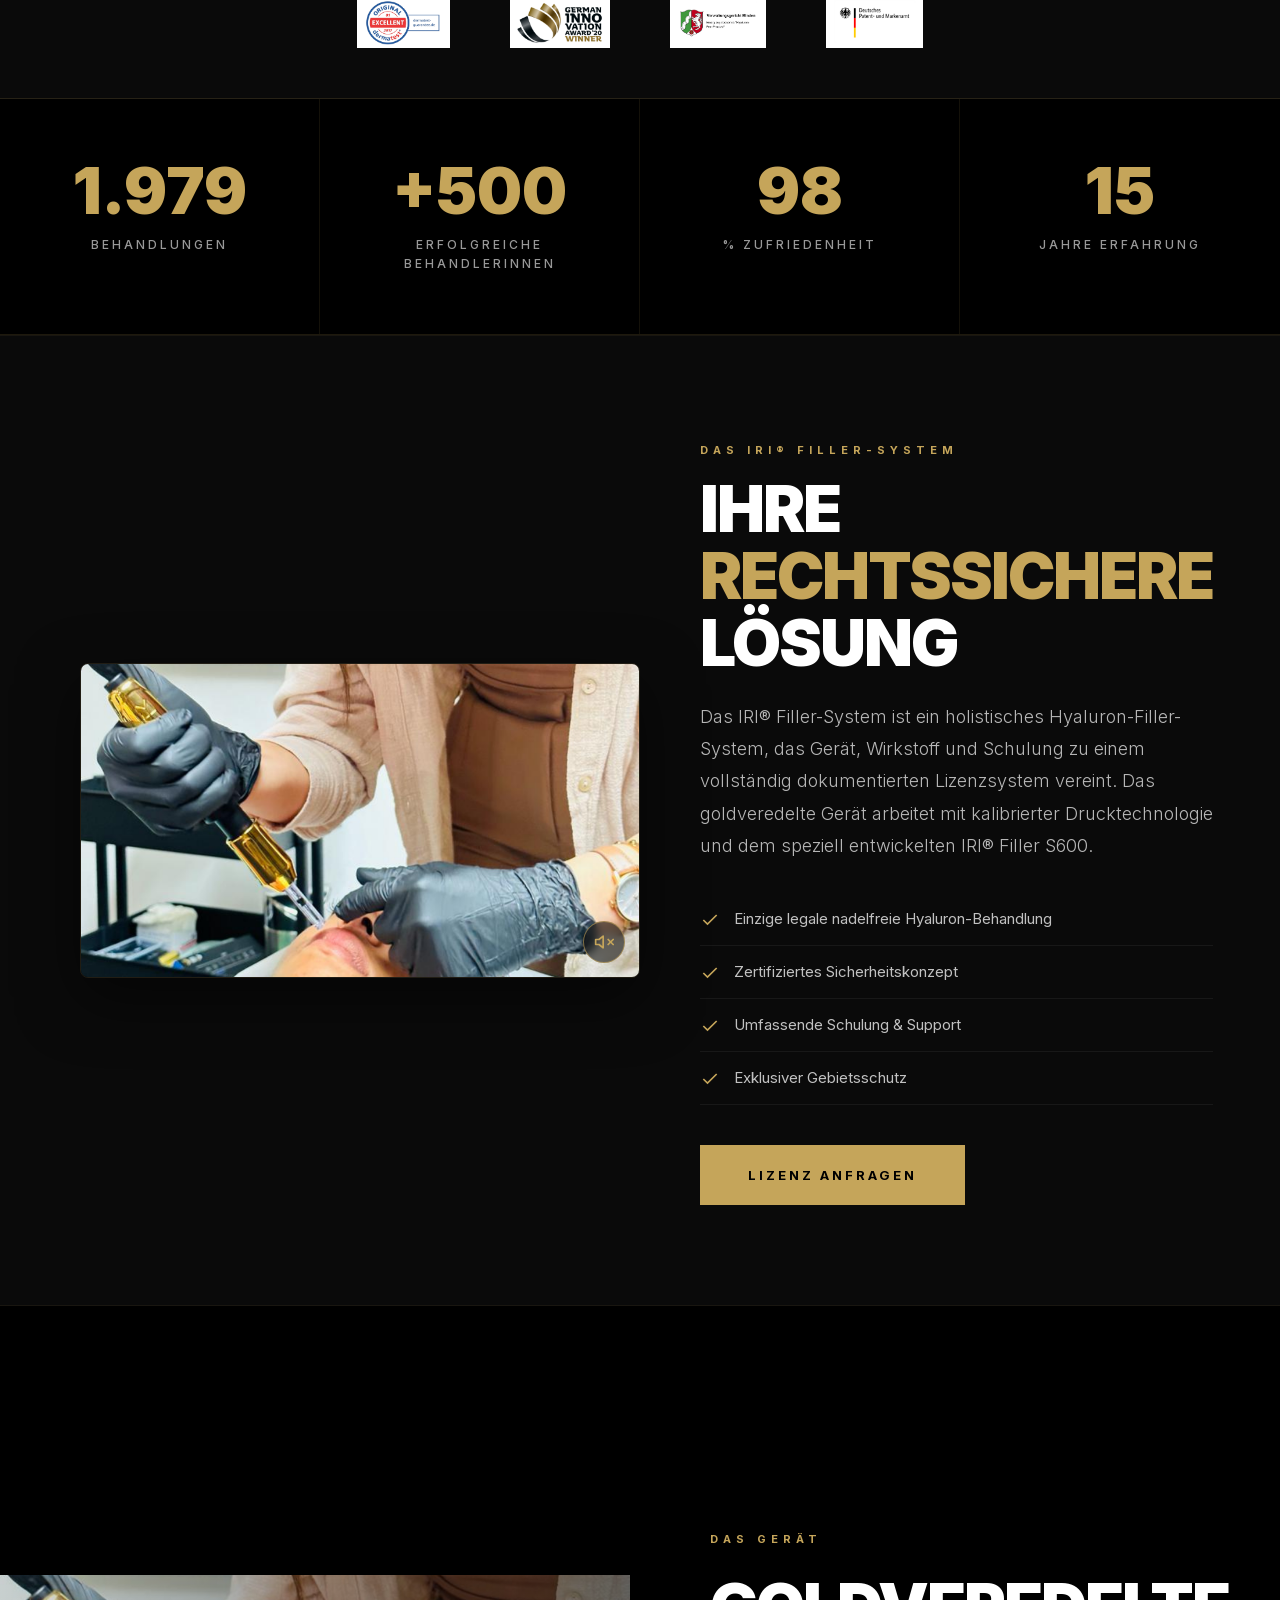
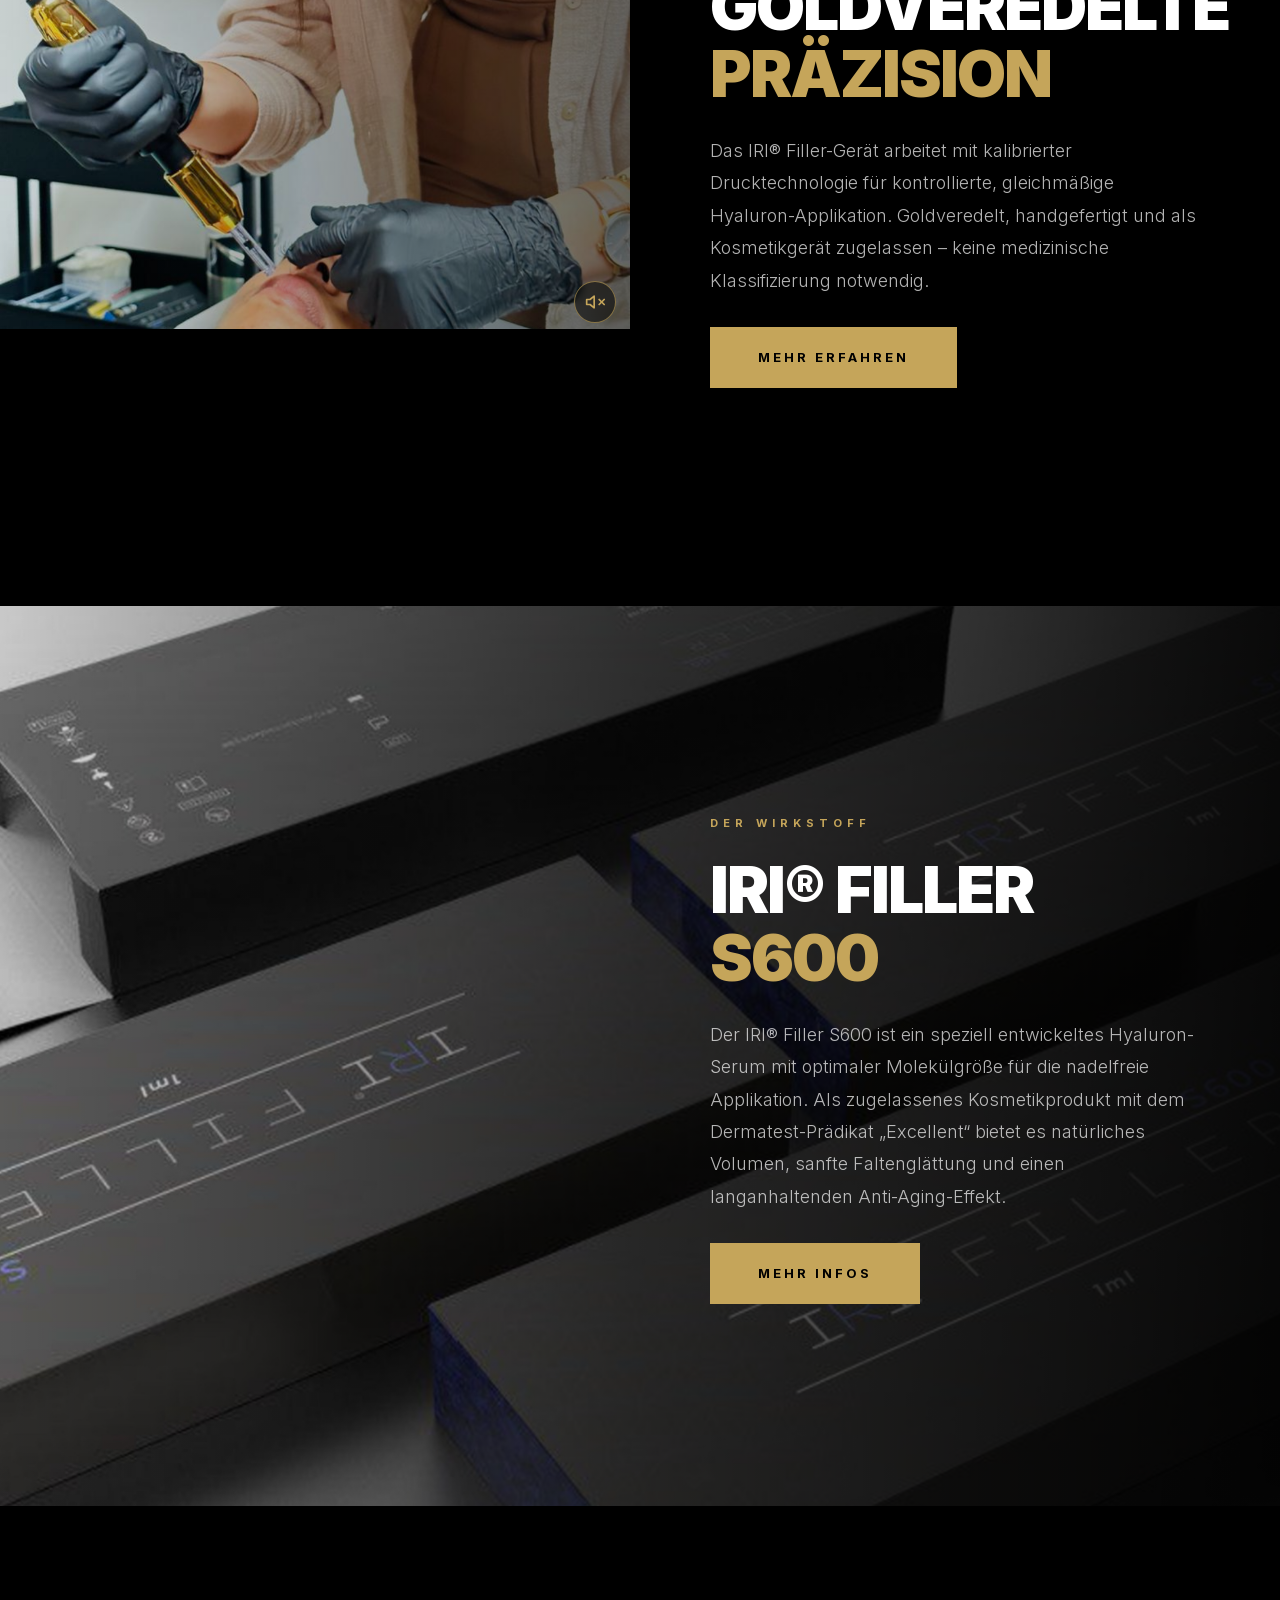
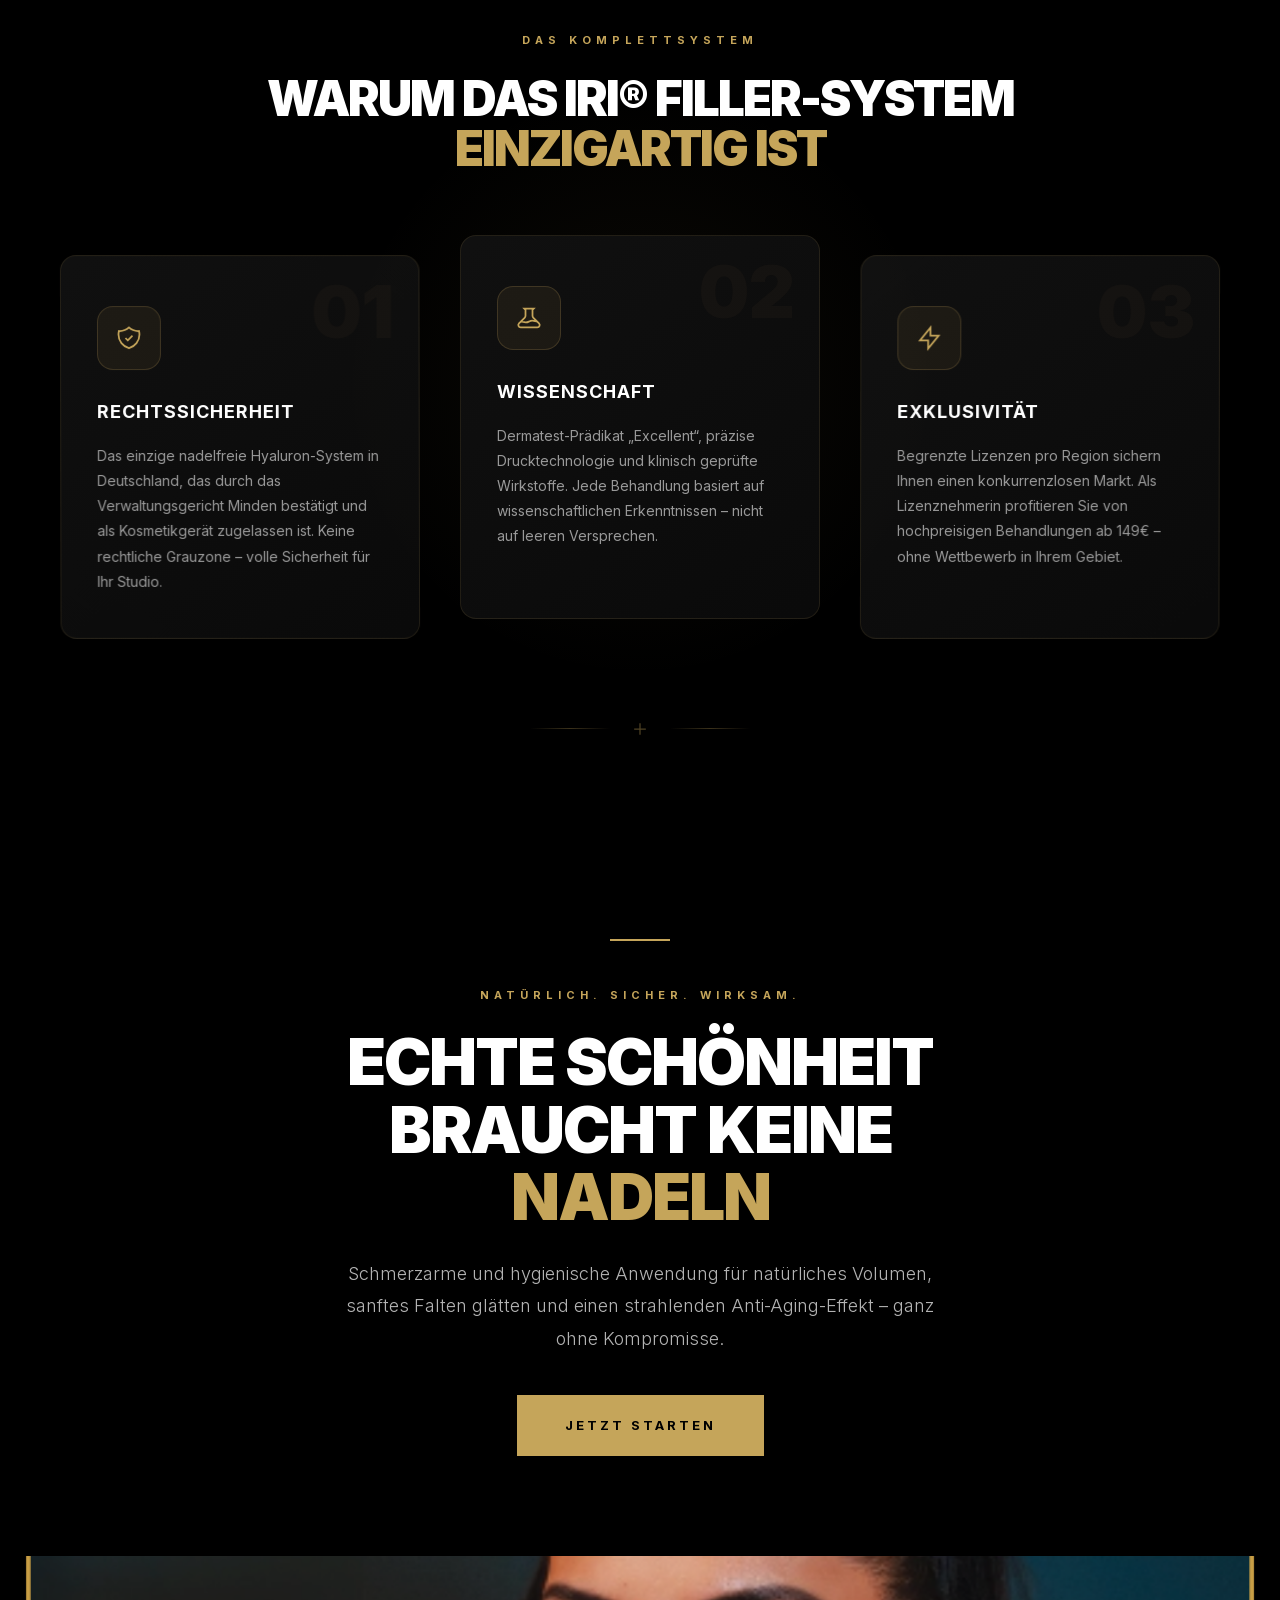
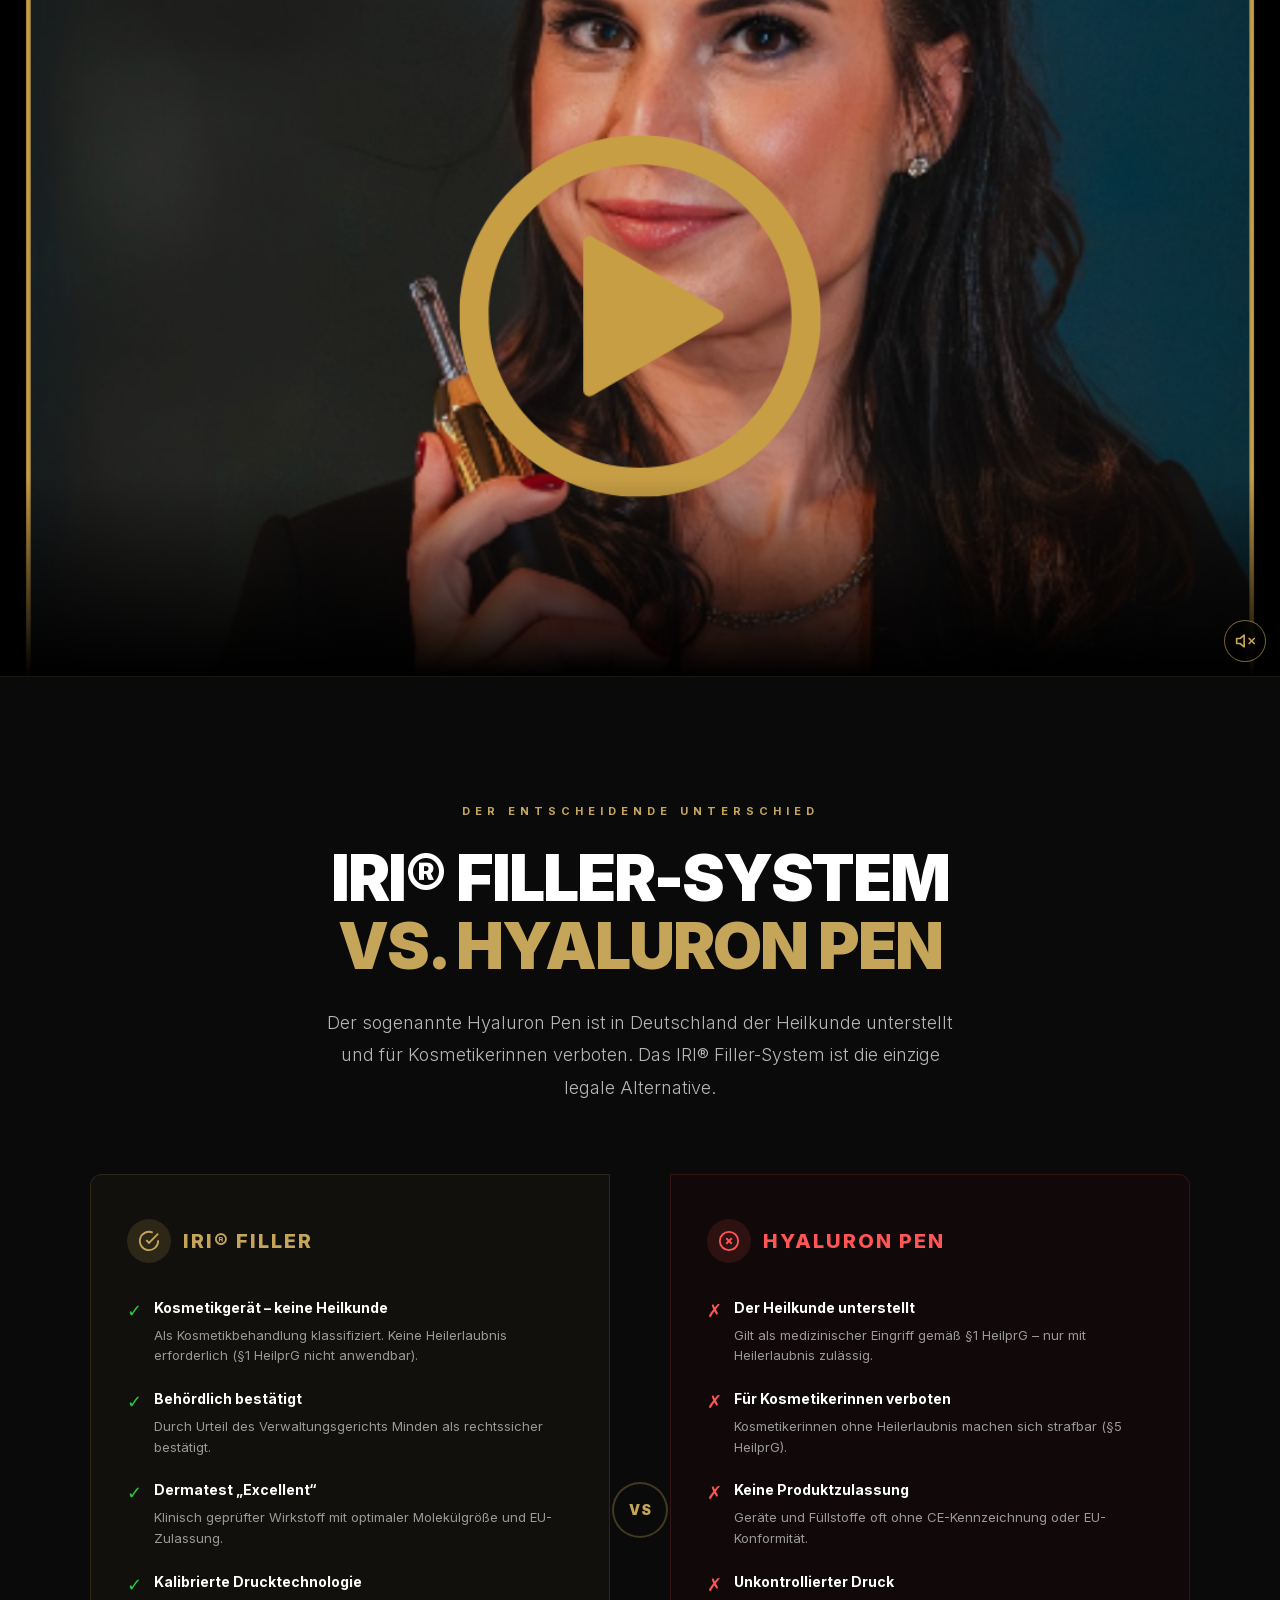
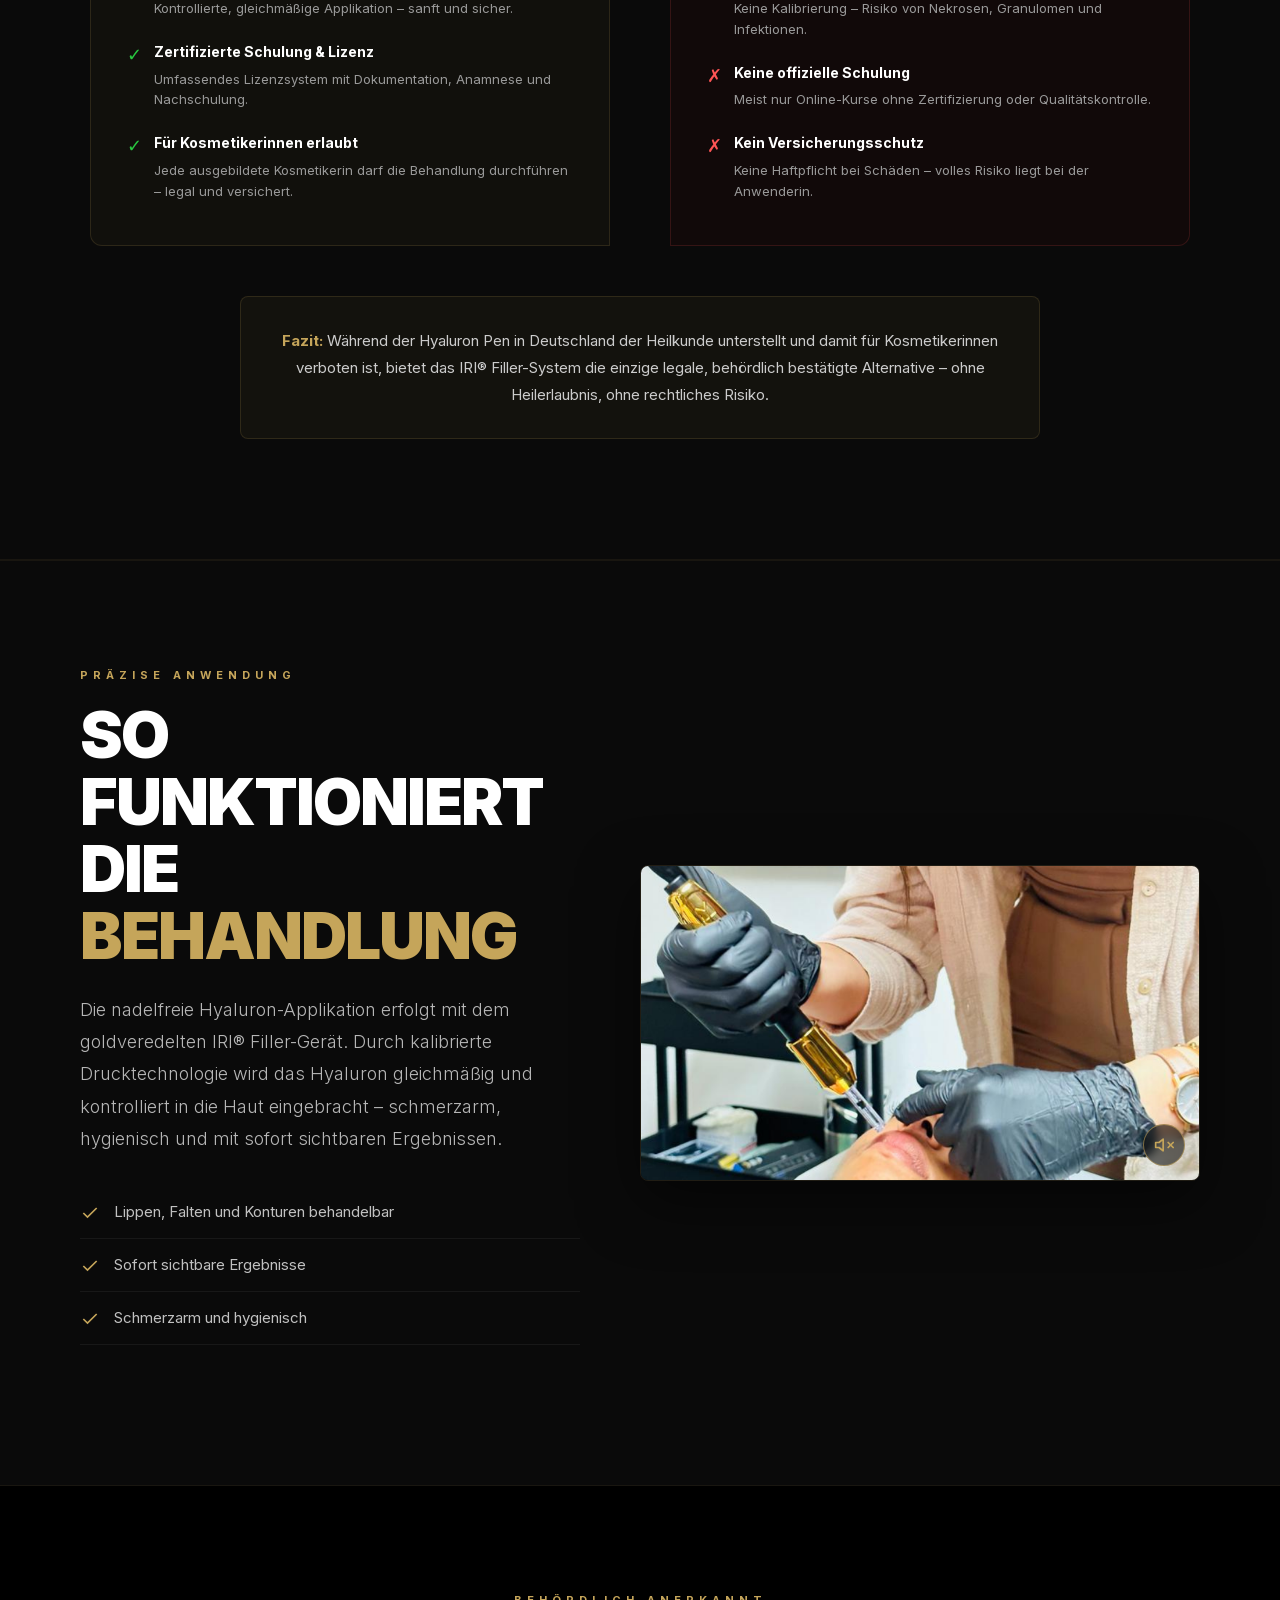
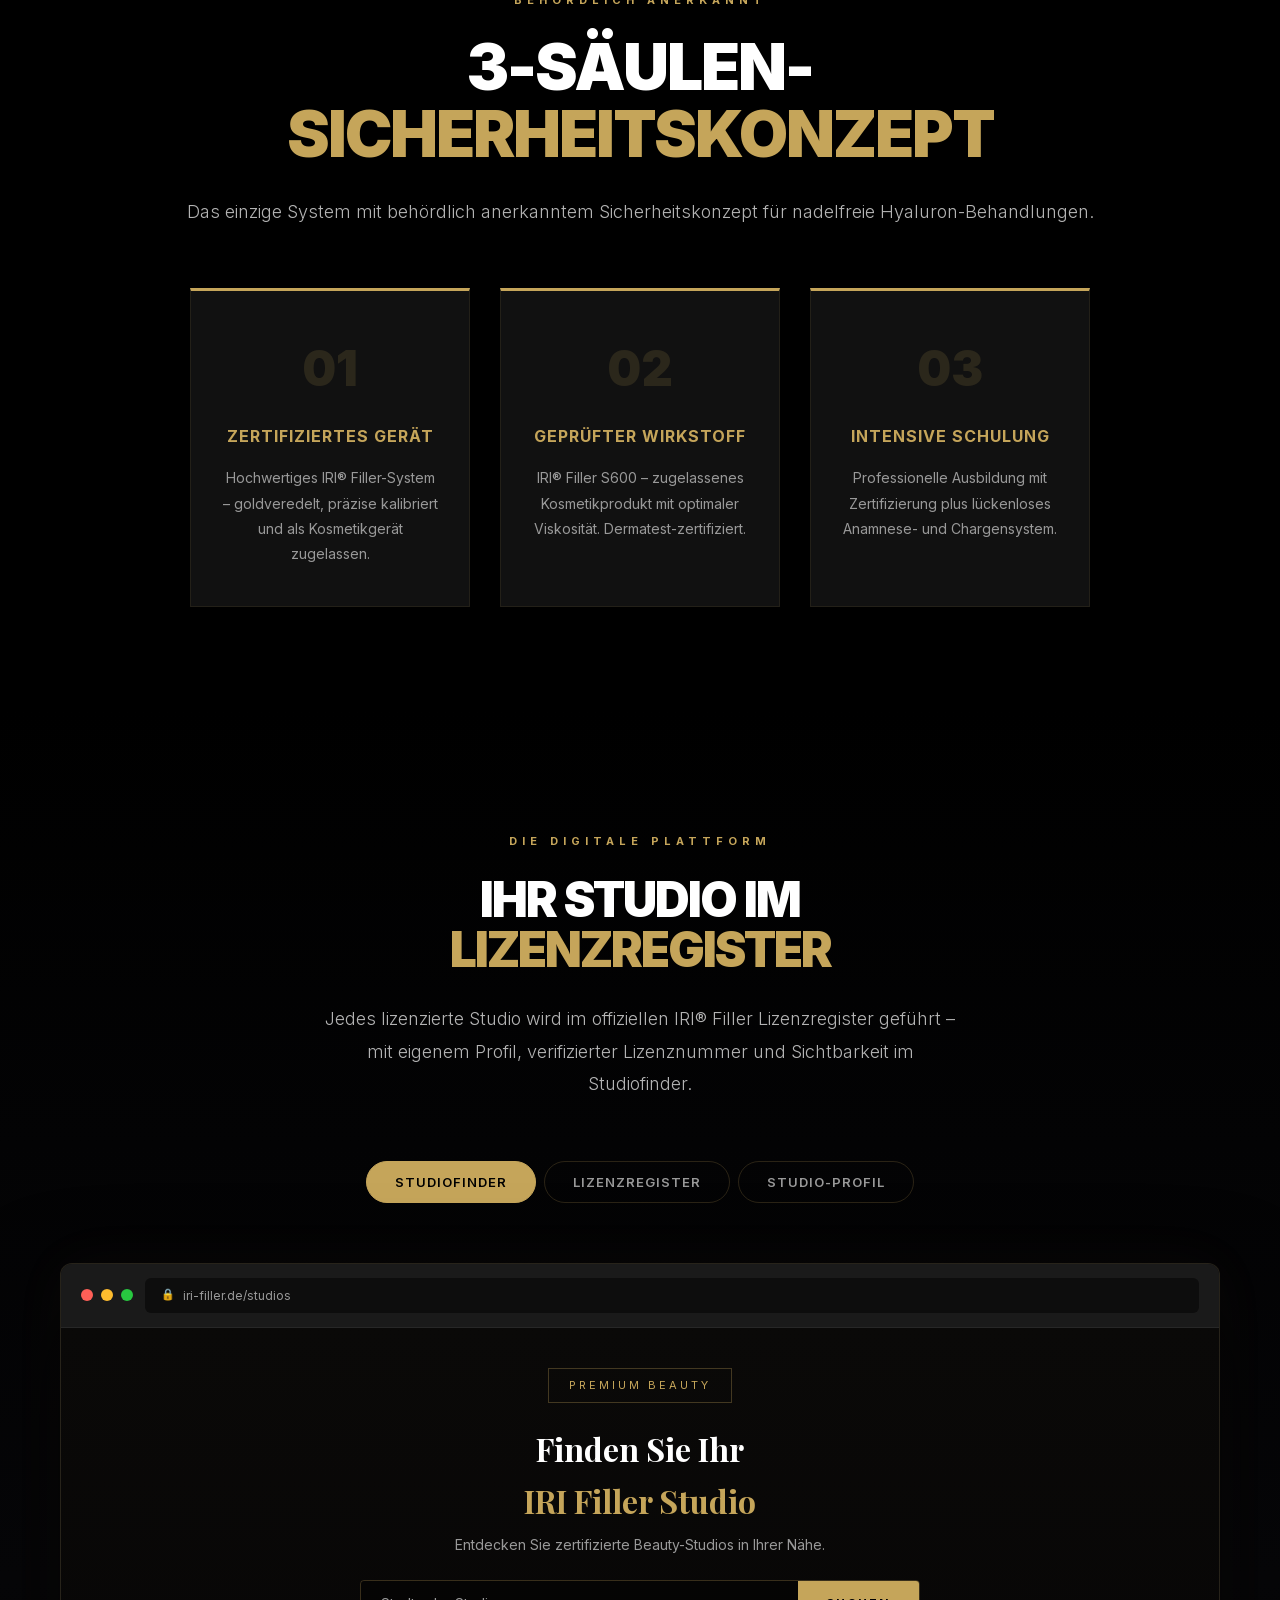
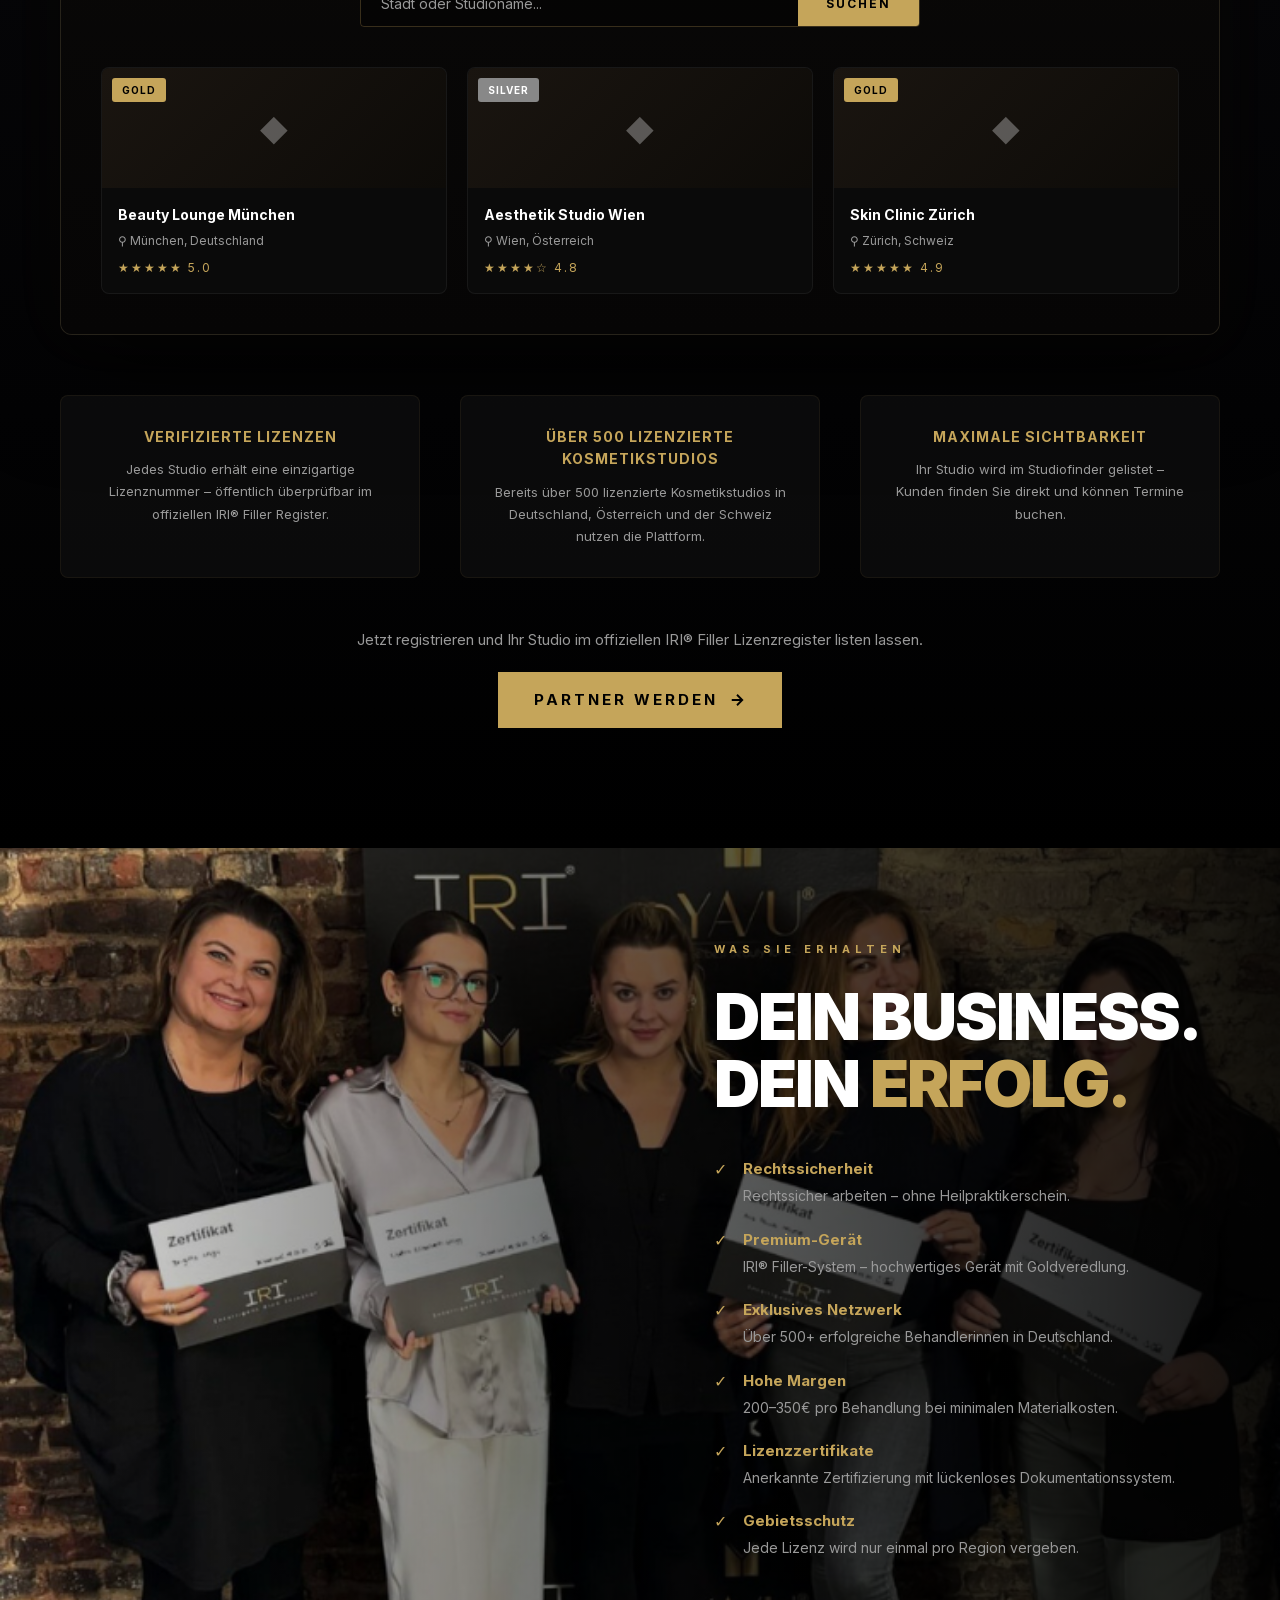
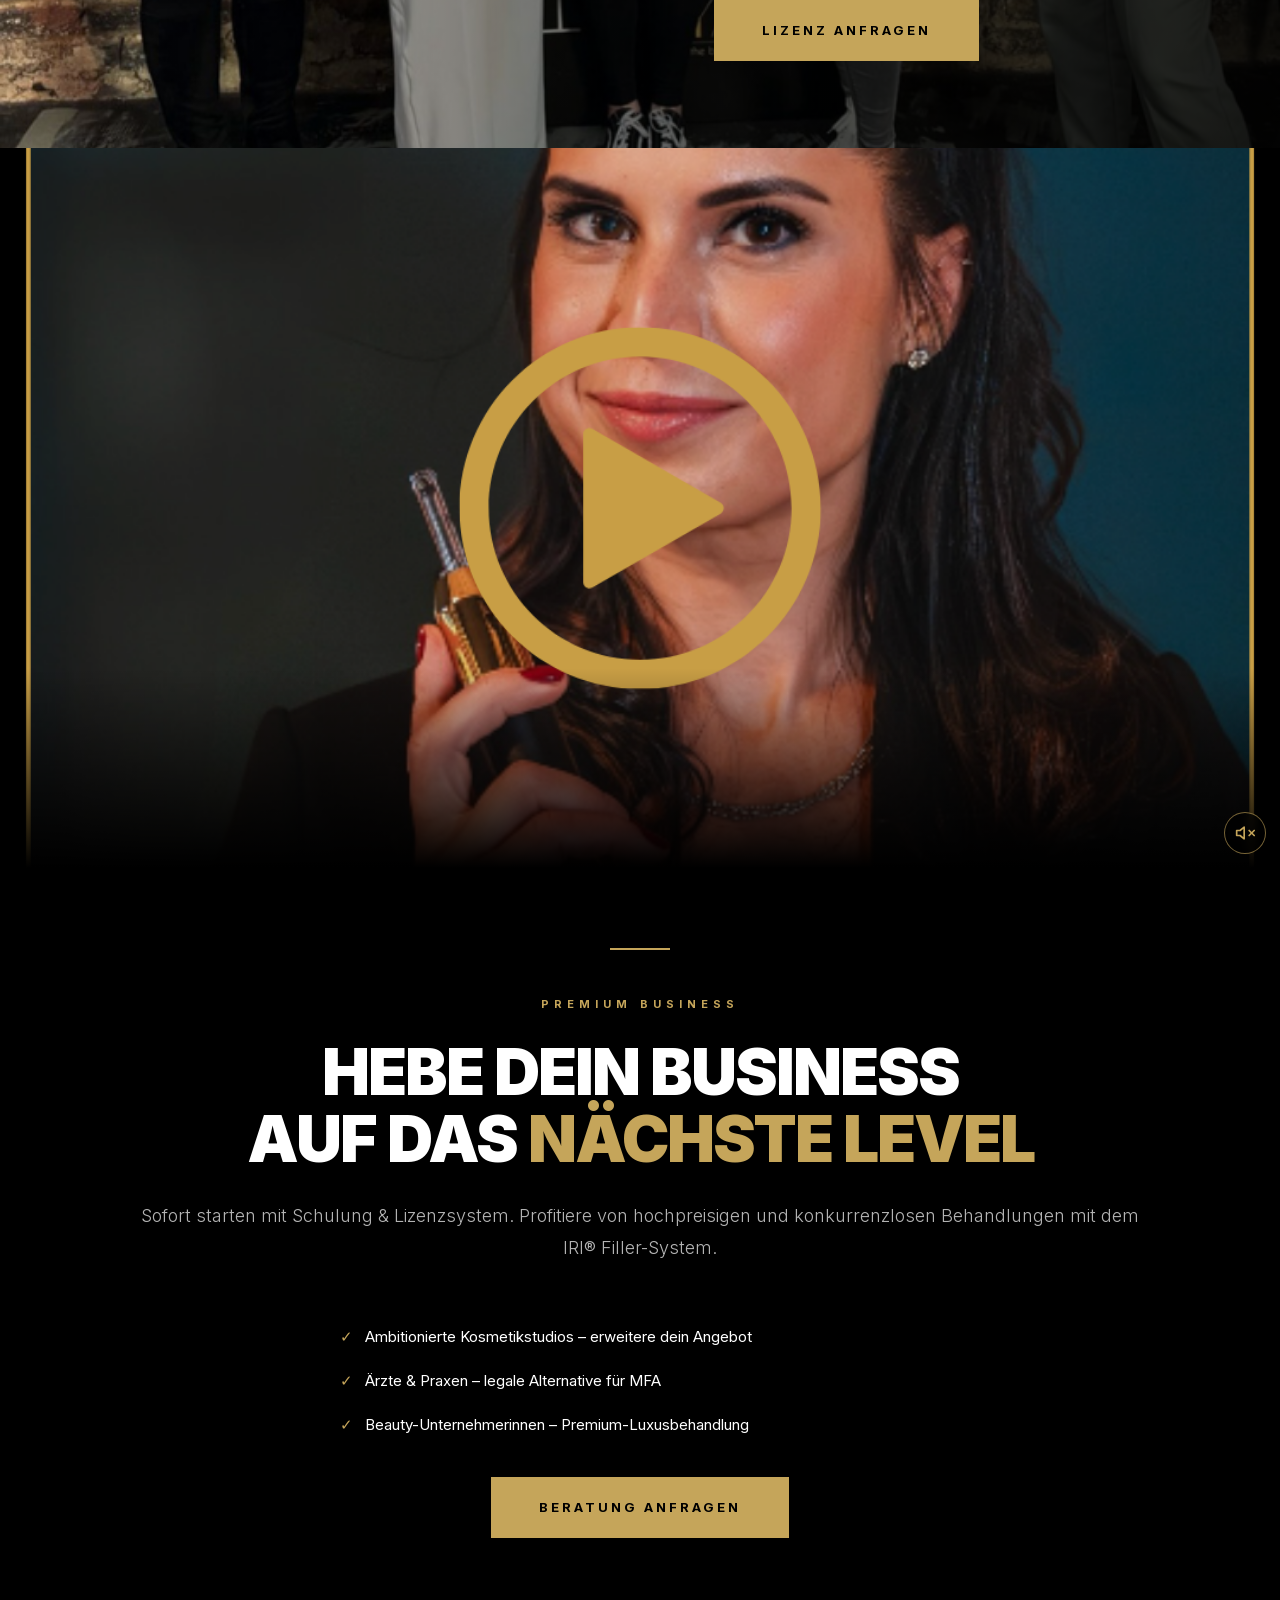
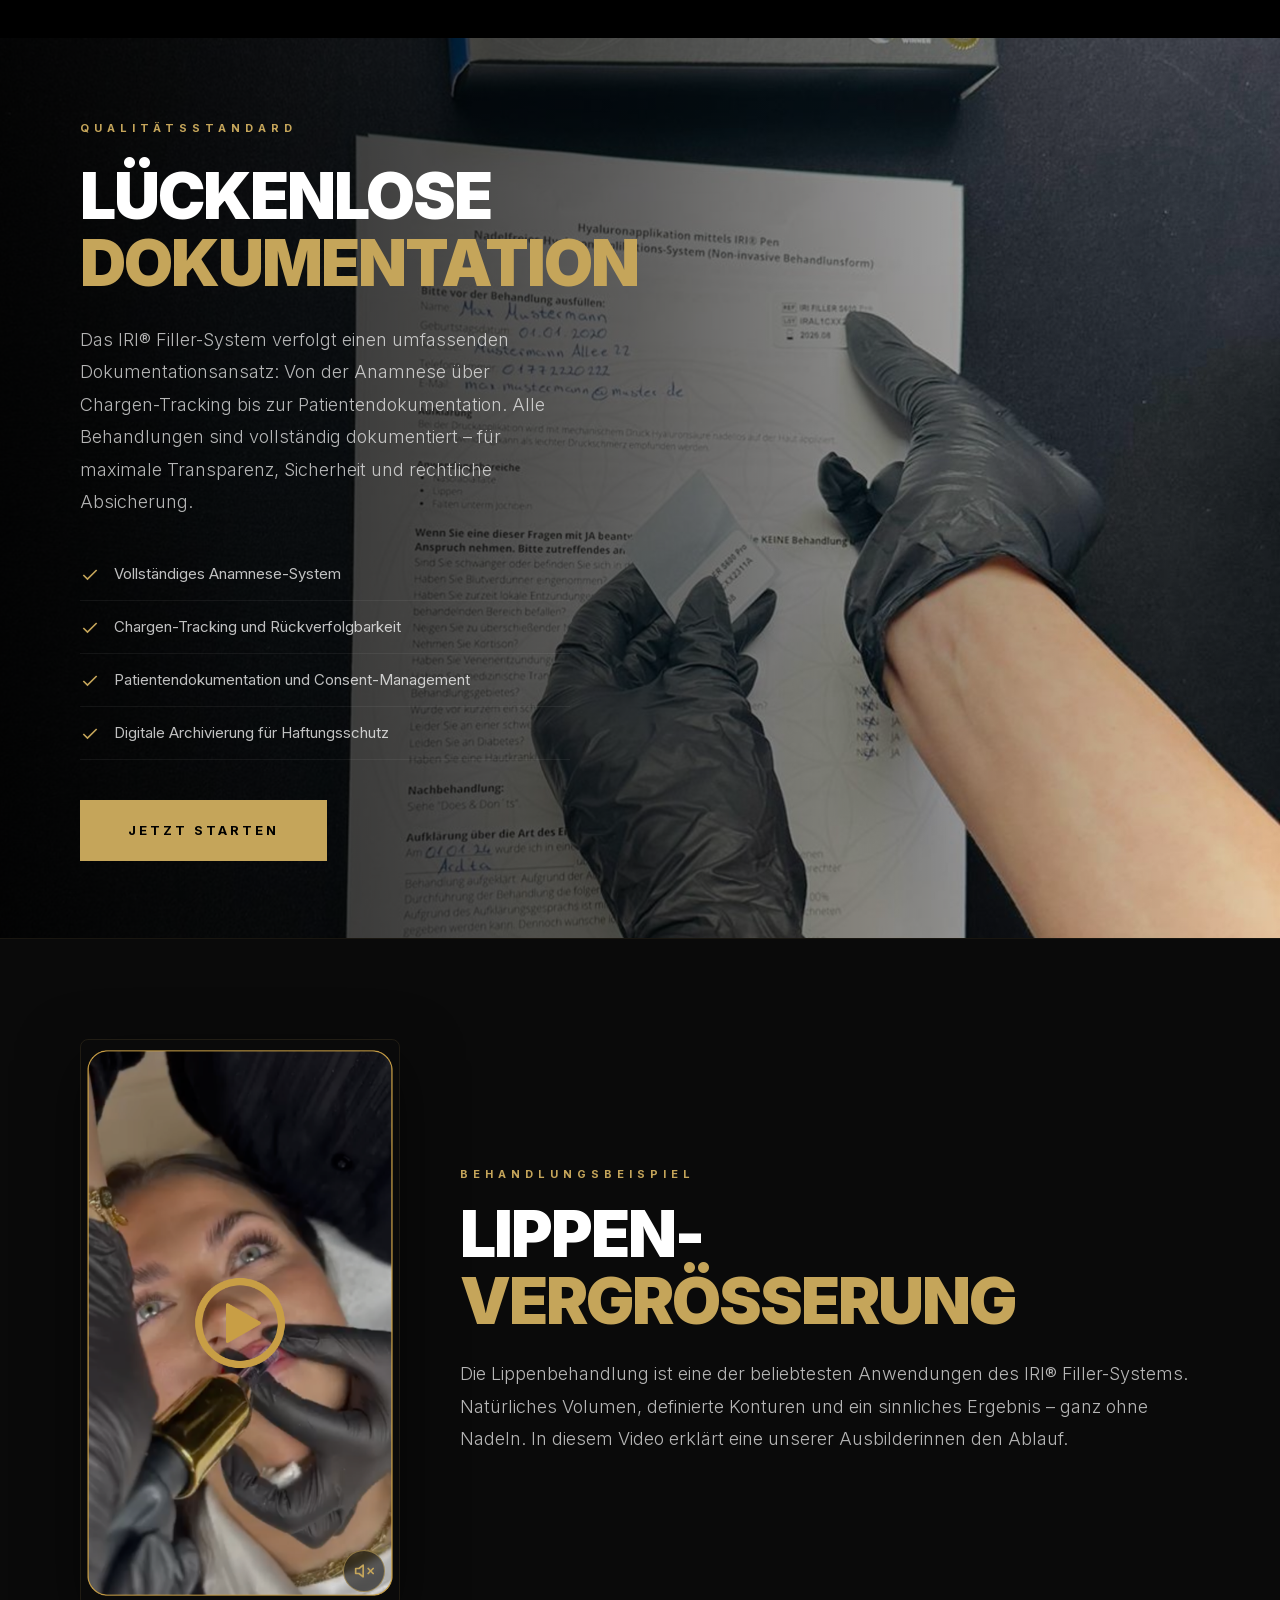
==== commit efab6df0: "fix: unzutreffende Patent-Aussagen entfernt" ====
--- a/index.html
+++ b/index.html
@@ -1683,7 +1683,7 @@
                 <svg width="28" height="28" viewBox="0 0 24 24" fill="none" stroke="currentColor" stroke-width="1.5"><path d="M19.428 15.428a2 2 0 00-1.022-.547l-2.387-.477a6 6 0 00-3.86.517l-.318.158a6 6 0 01-3.86.517L6.05 15.21a2 2 0 00-1.806.547M8 4h8l-1 1v5.172a2 2 0 00.586 1.414l5 5c1.26 1.26.367 3.414-1.415 3.414H4.828c-1.782 0-2.674-2.154-1.414-3.414l5-5A2 2 0 009 10.172V5L8 4z"/></svg>
             </div>
             <h3>Wissenschaft</h3>
-            <p>Dermatest-Pr&auml;dikat &bdquo;Excellent&ldquo;, patentierte Drucktechnologie und klinisch gepr&uuml;fte Wirkstoffe. Jede Behandlung basiert auf wissenschaftlichen Erkenntnissen &ndash; nicht auf leeren Versprechen.</p>
+            <p>Dermatest-Pr&auml;dikat &bdquo;Excellent&ldquo;, pr&auml;zise Drucktechnologie und klinisch gepr&uuml;fte Wirkstoffe. Jede Behandlung basiert auf wissenschaftlichen Erkenntnissen &ndash; nicht auf leeren Versprechen.</p>
         </div>
         <div class="perspective-card reveal">
             <span class="card-number">03</span>
@@ -1763,7 +1763,7 @@
                         <span style="color:#28c840;font-size:18px;flex-shrink:0;margin-top:2px;">&#10003;</span>
                         <div>
                             <strong style="color:var(--white);font-size:14px;">Kalibrierte Drucktechnologie</strong>
-                            <p style="font-size:13px;color:var(--gray-text);margin-top:4px;">Kontrollierte, gleichm&auml;&szlig;ige Applikation &ndash; patentiert und sicher.</p>
+                            <p style="font-size:13px;color:var(--gray-text);margin-top:4px;">Kontrollierte, gleichm&auml;&szlig;ige Applikation &ndash; sanft und sicher.</p>
                         </div>
                     </div>
                     <div style="display:flex;gap:12px;align-items:flex-start;">
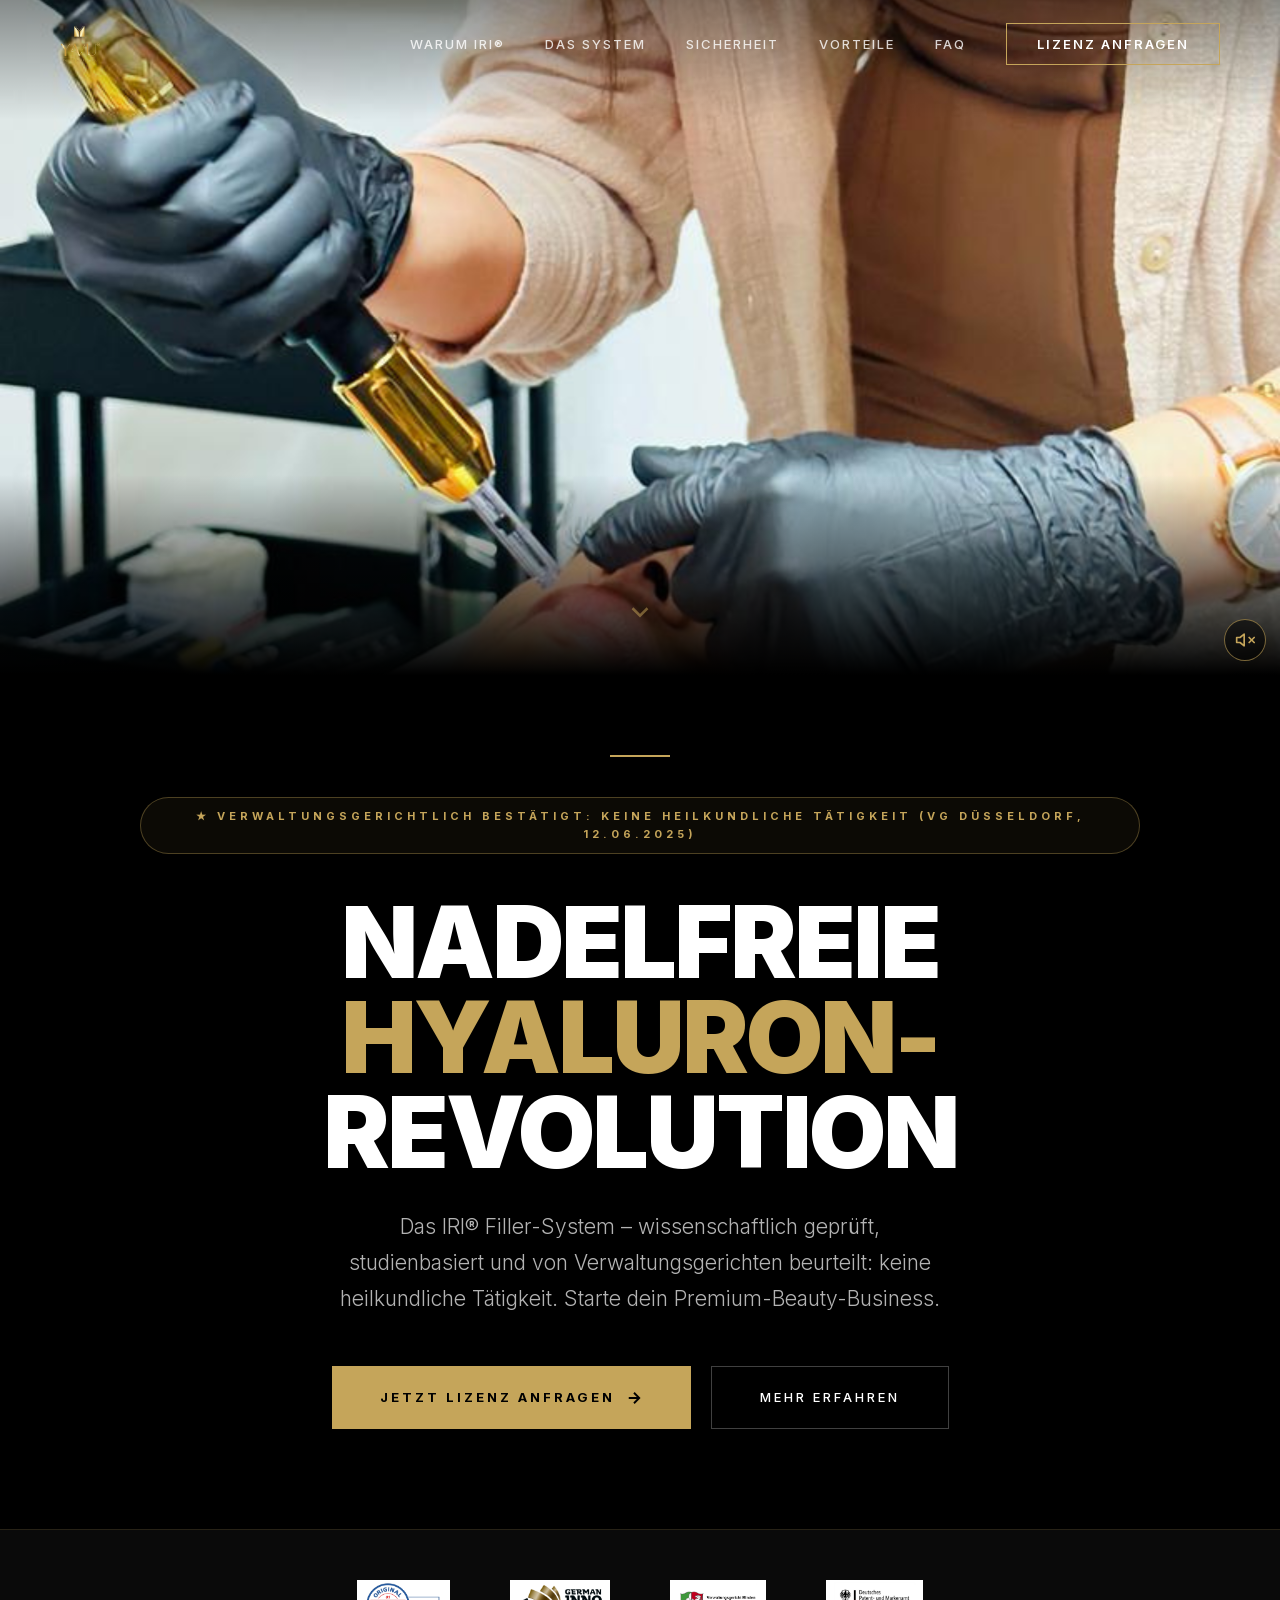
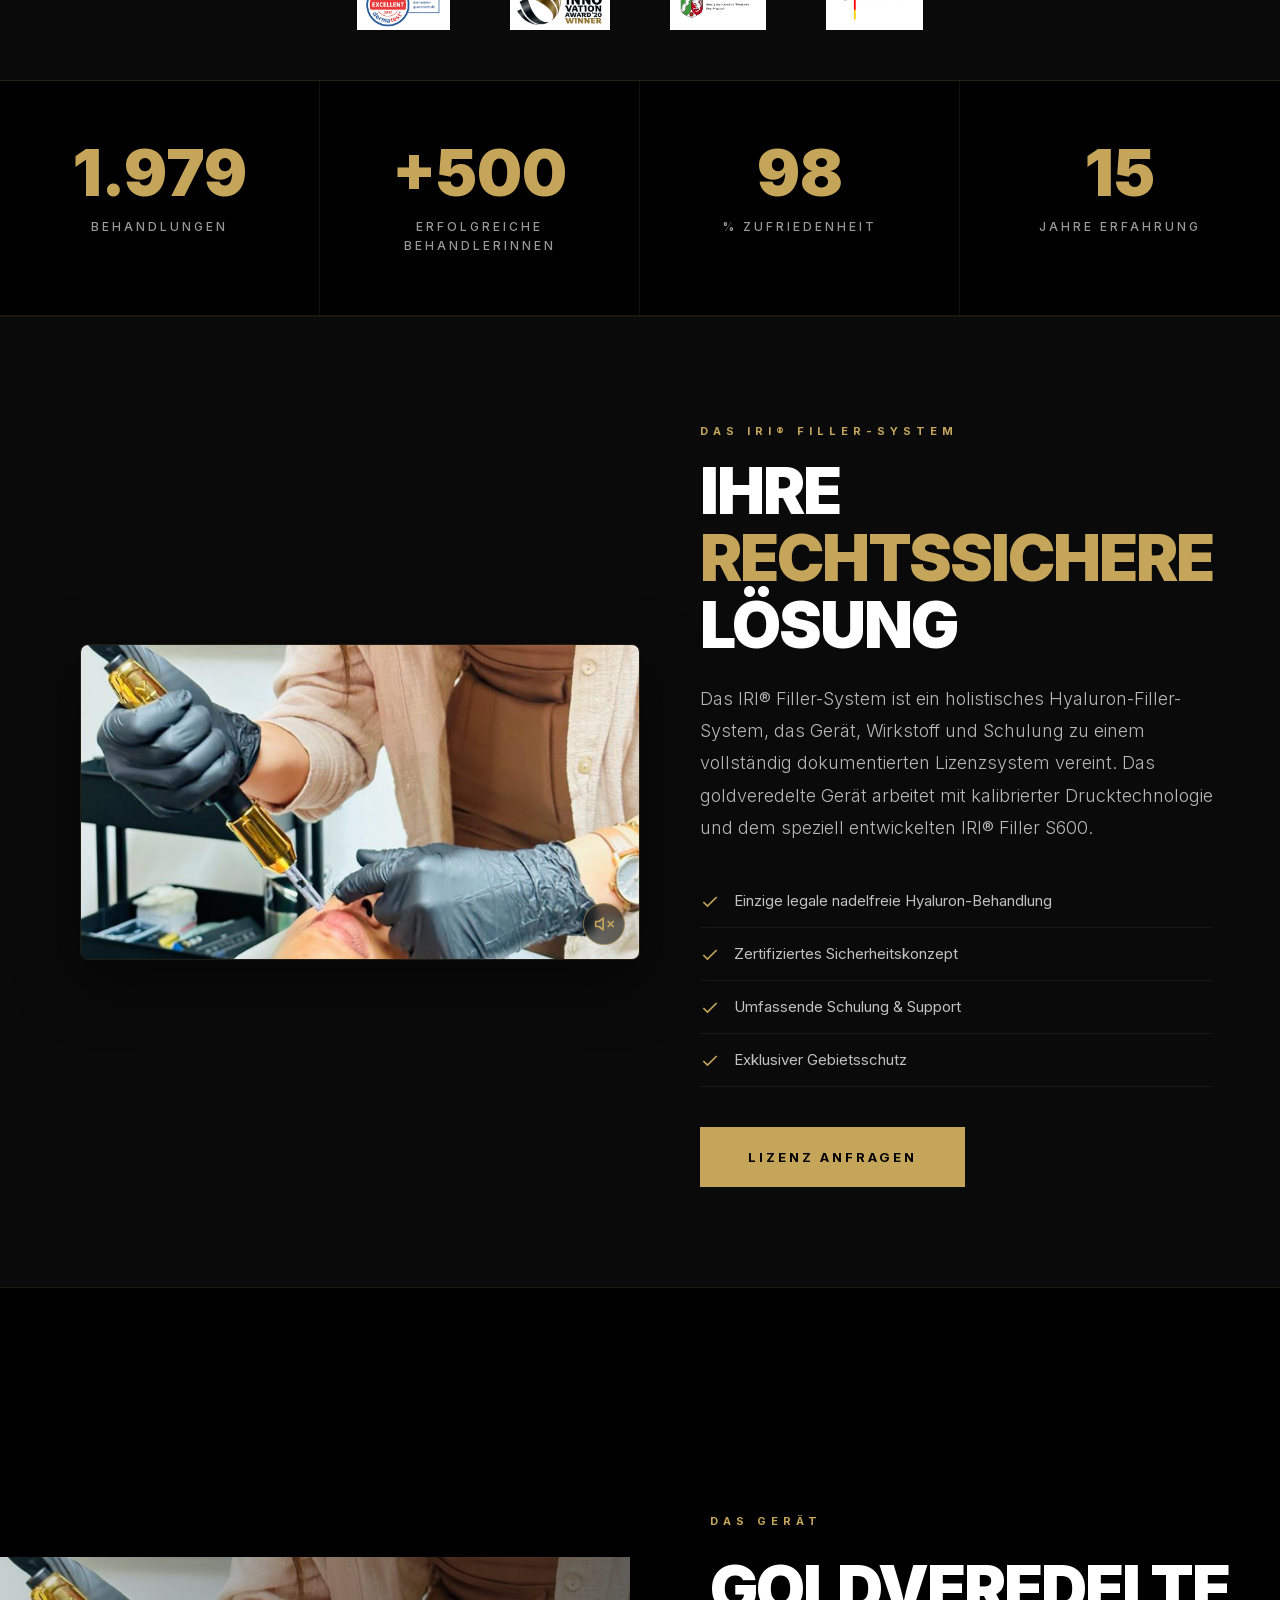
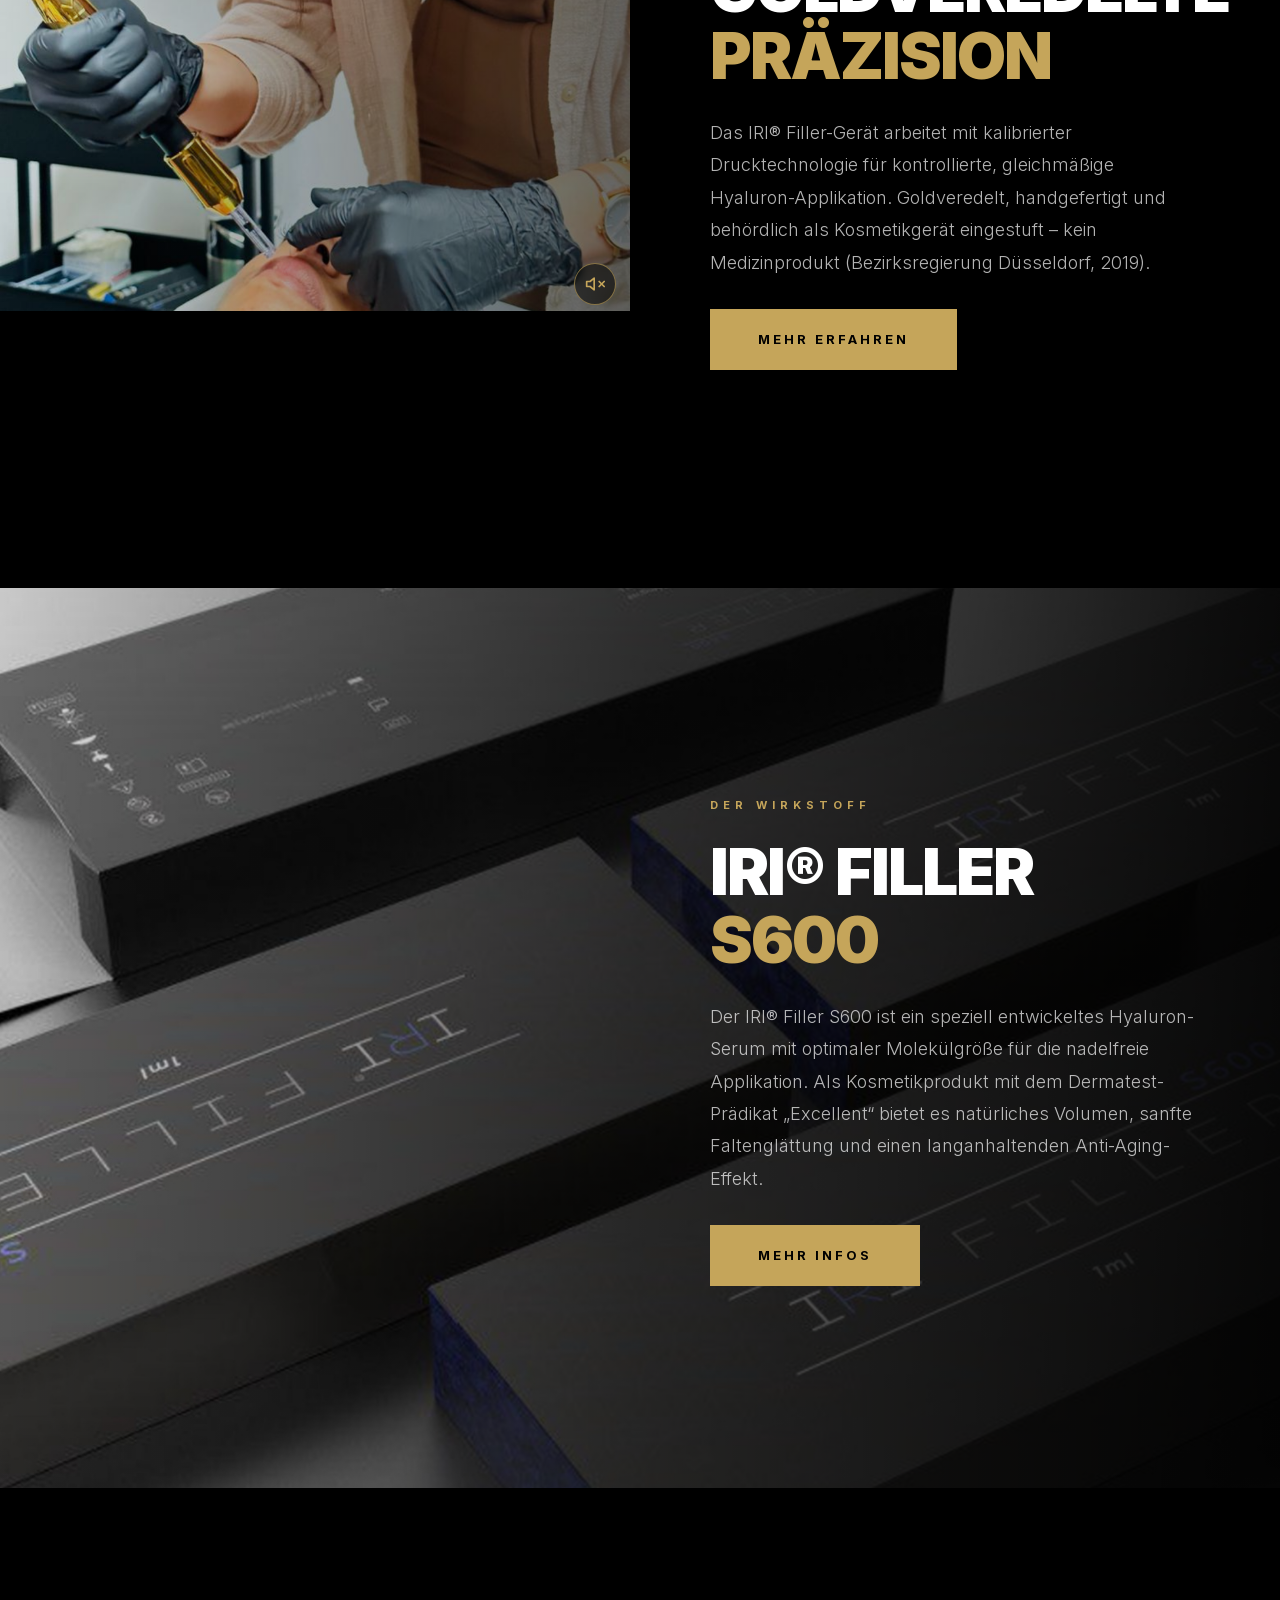
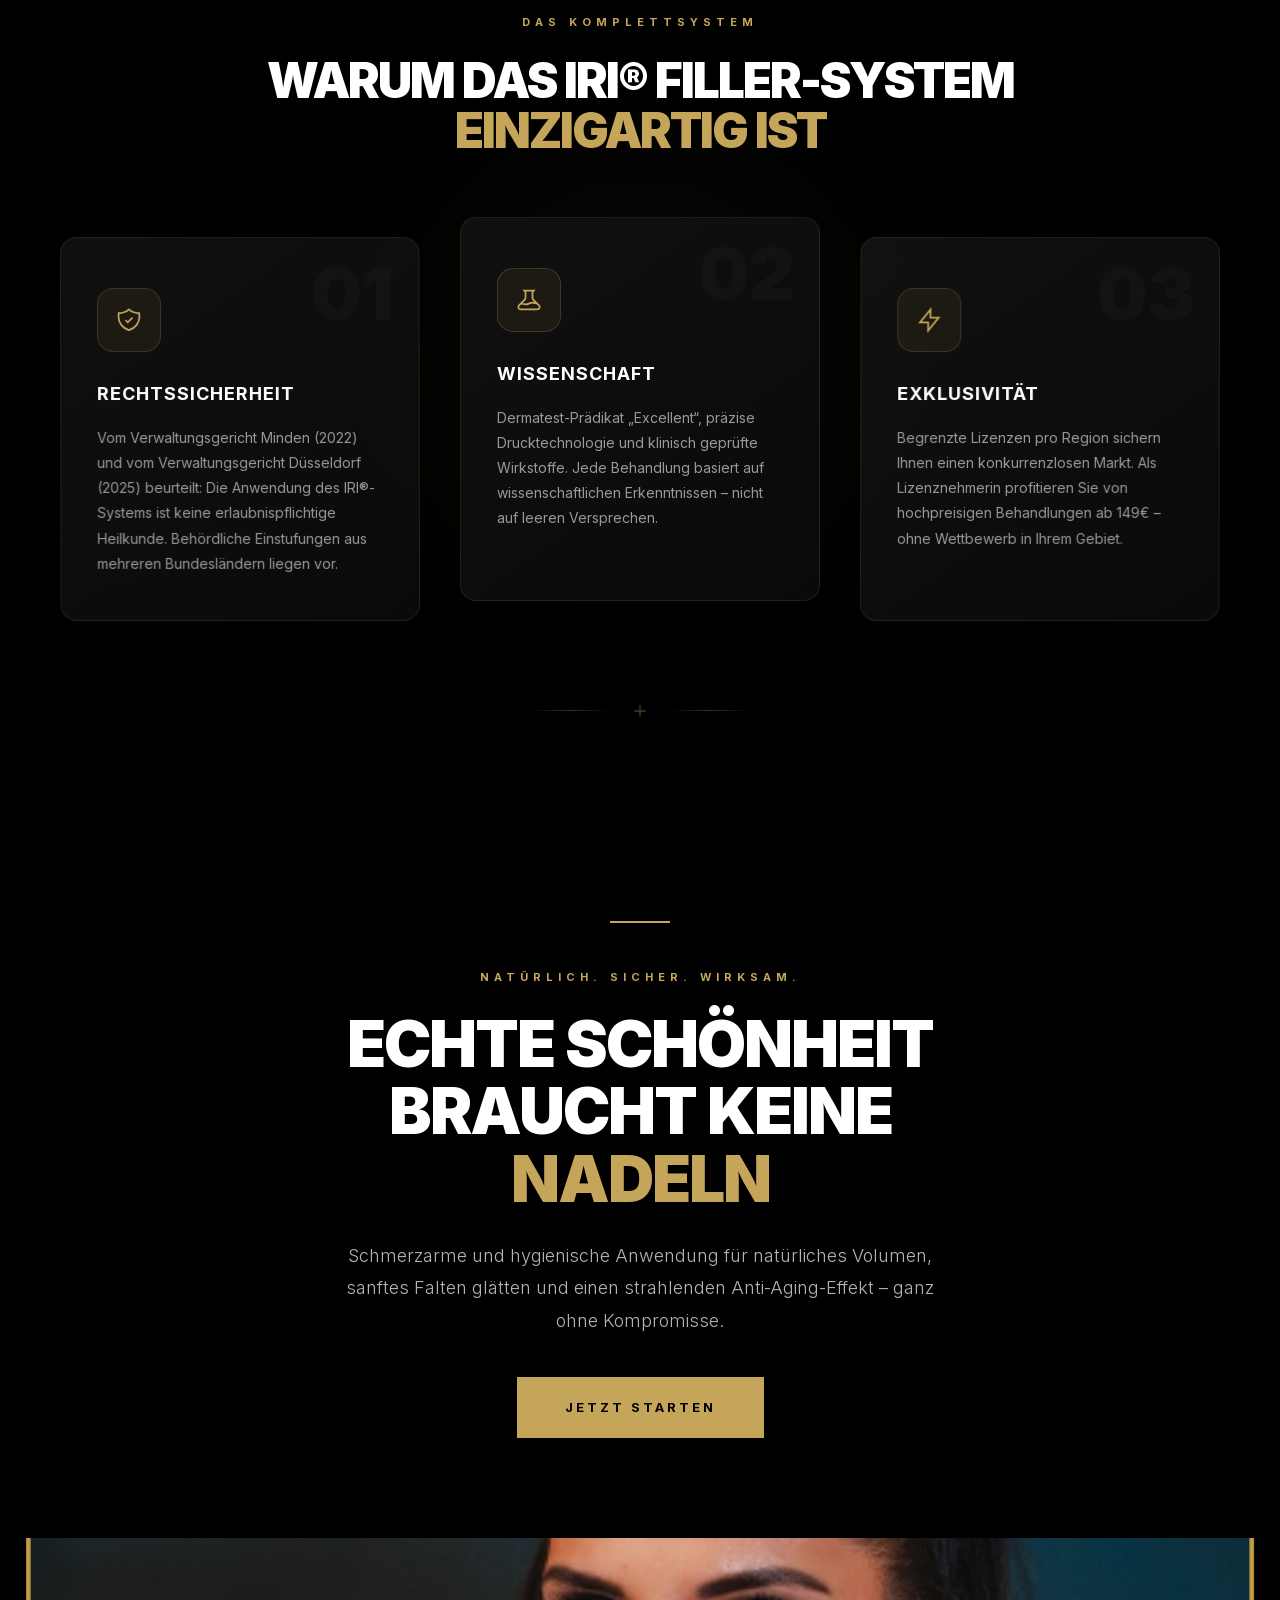
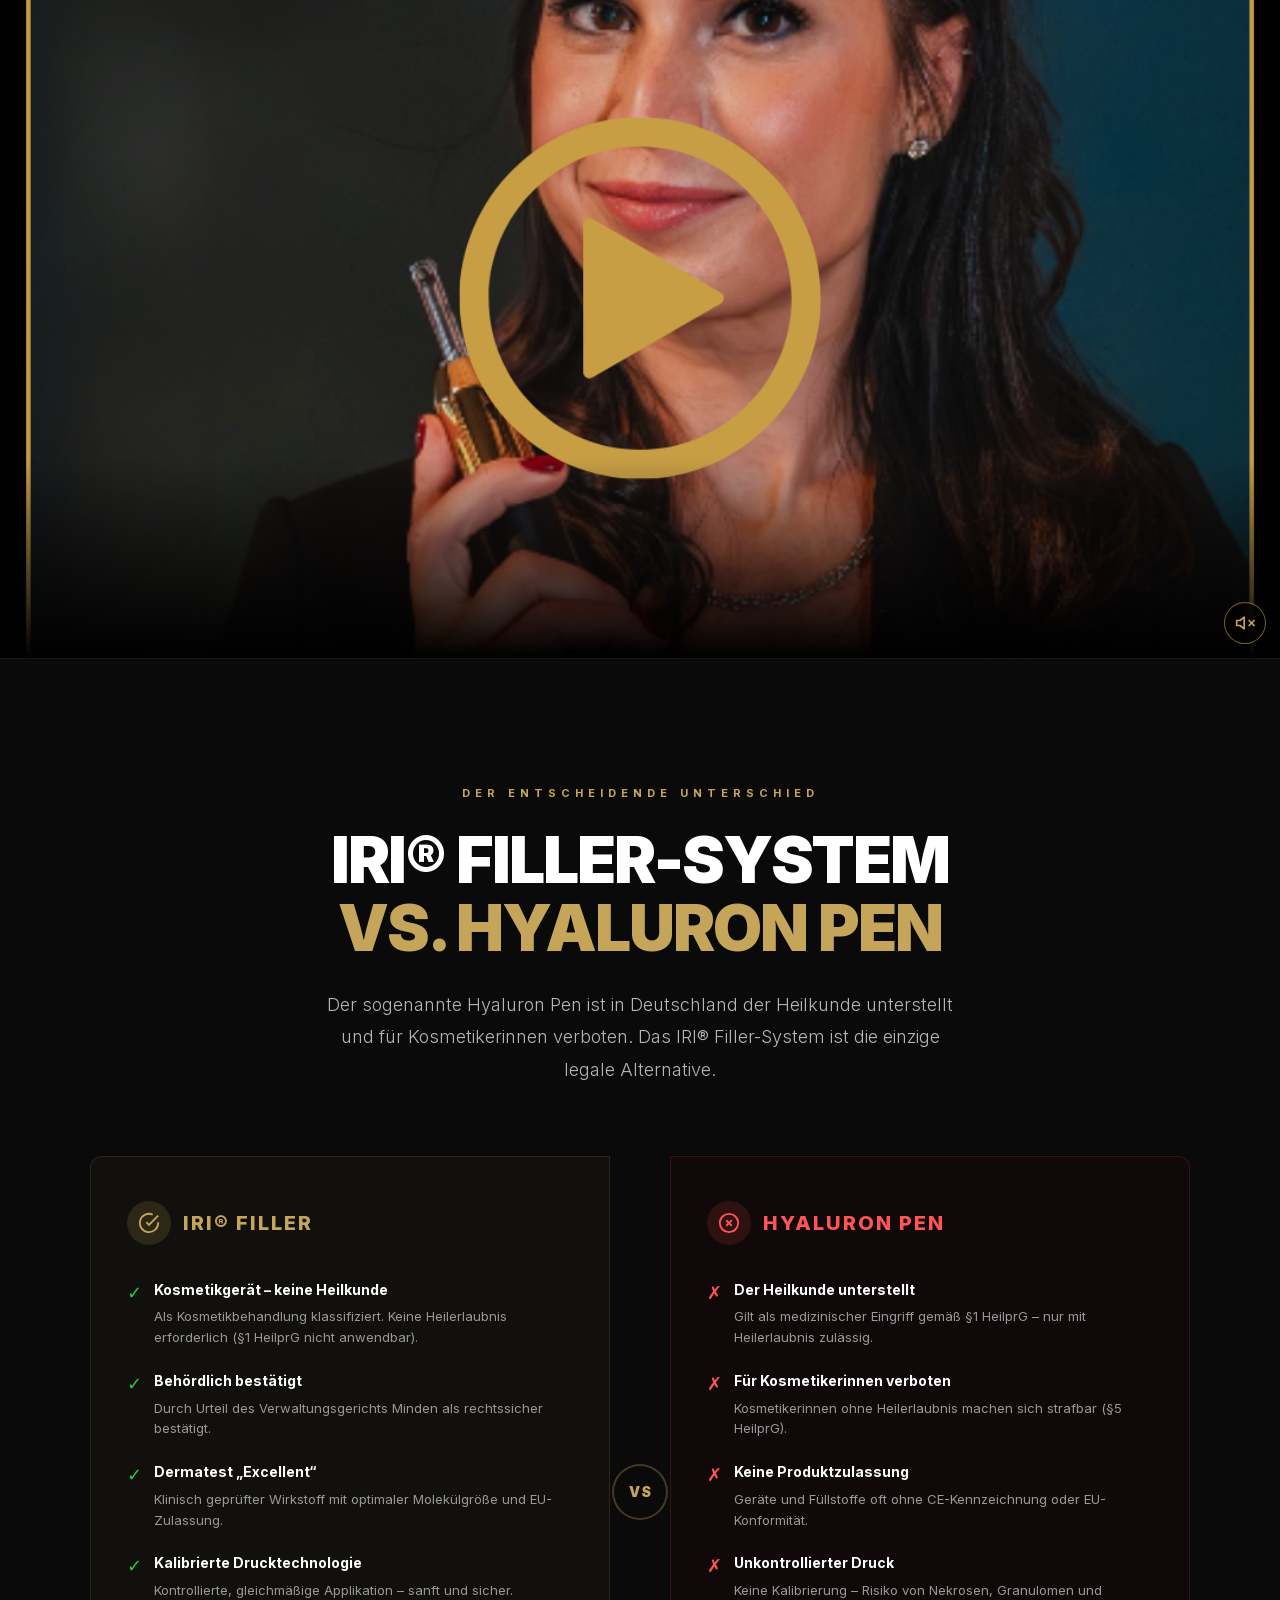
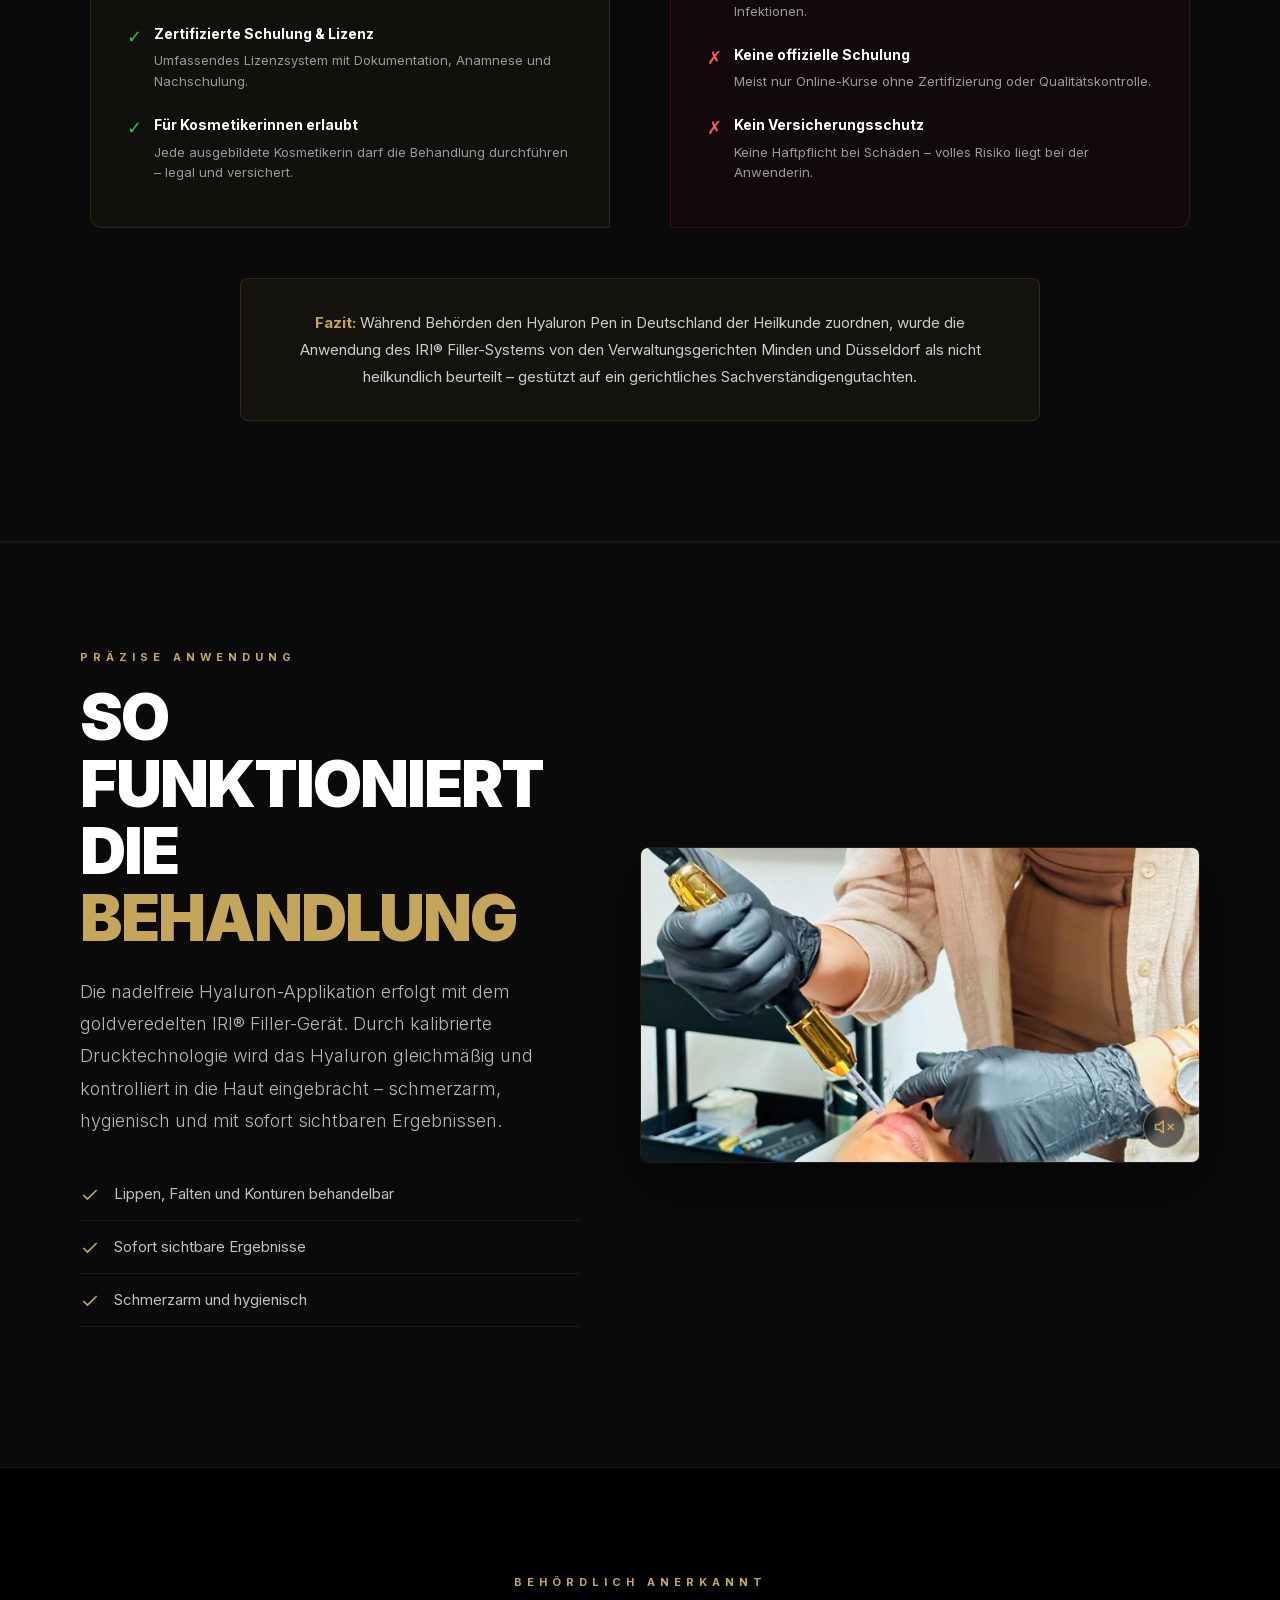
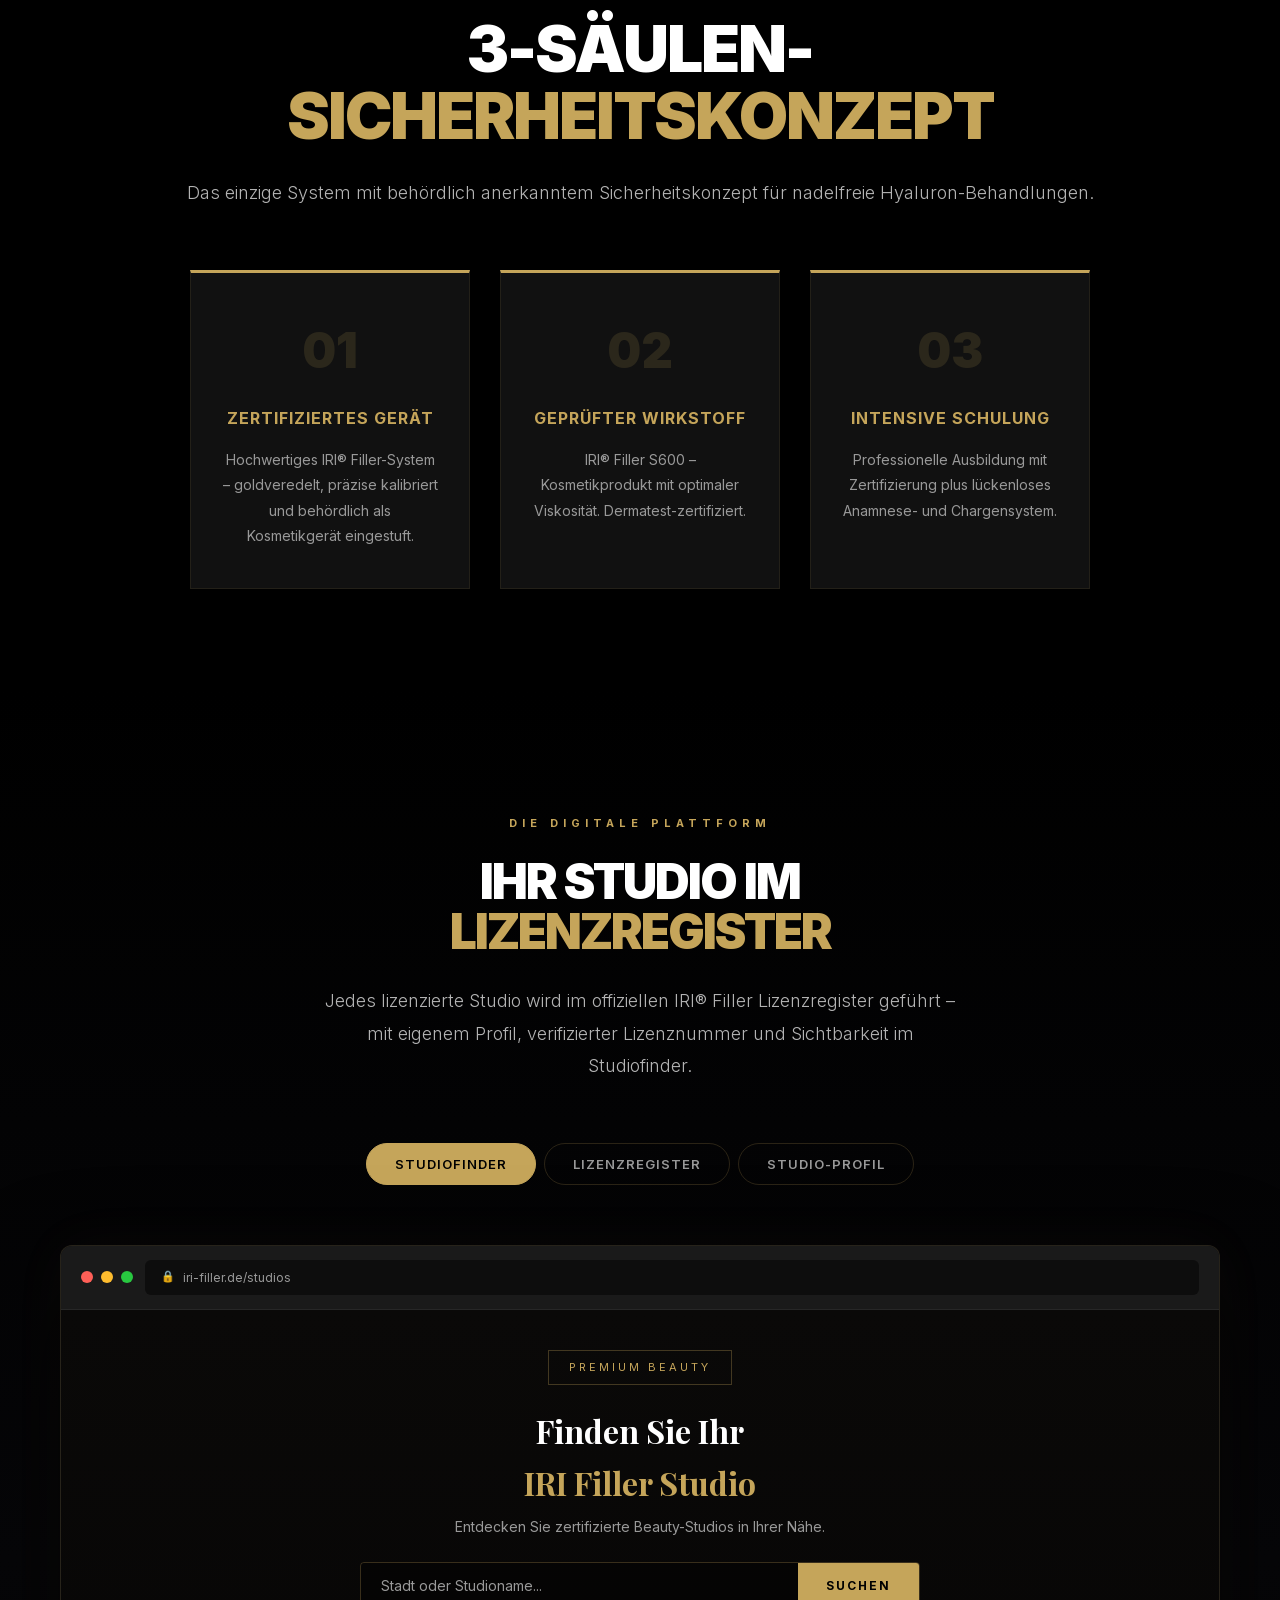
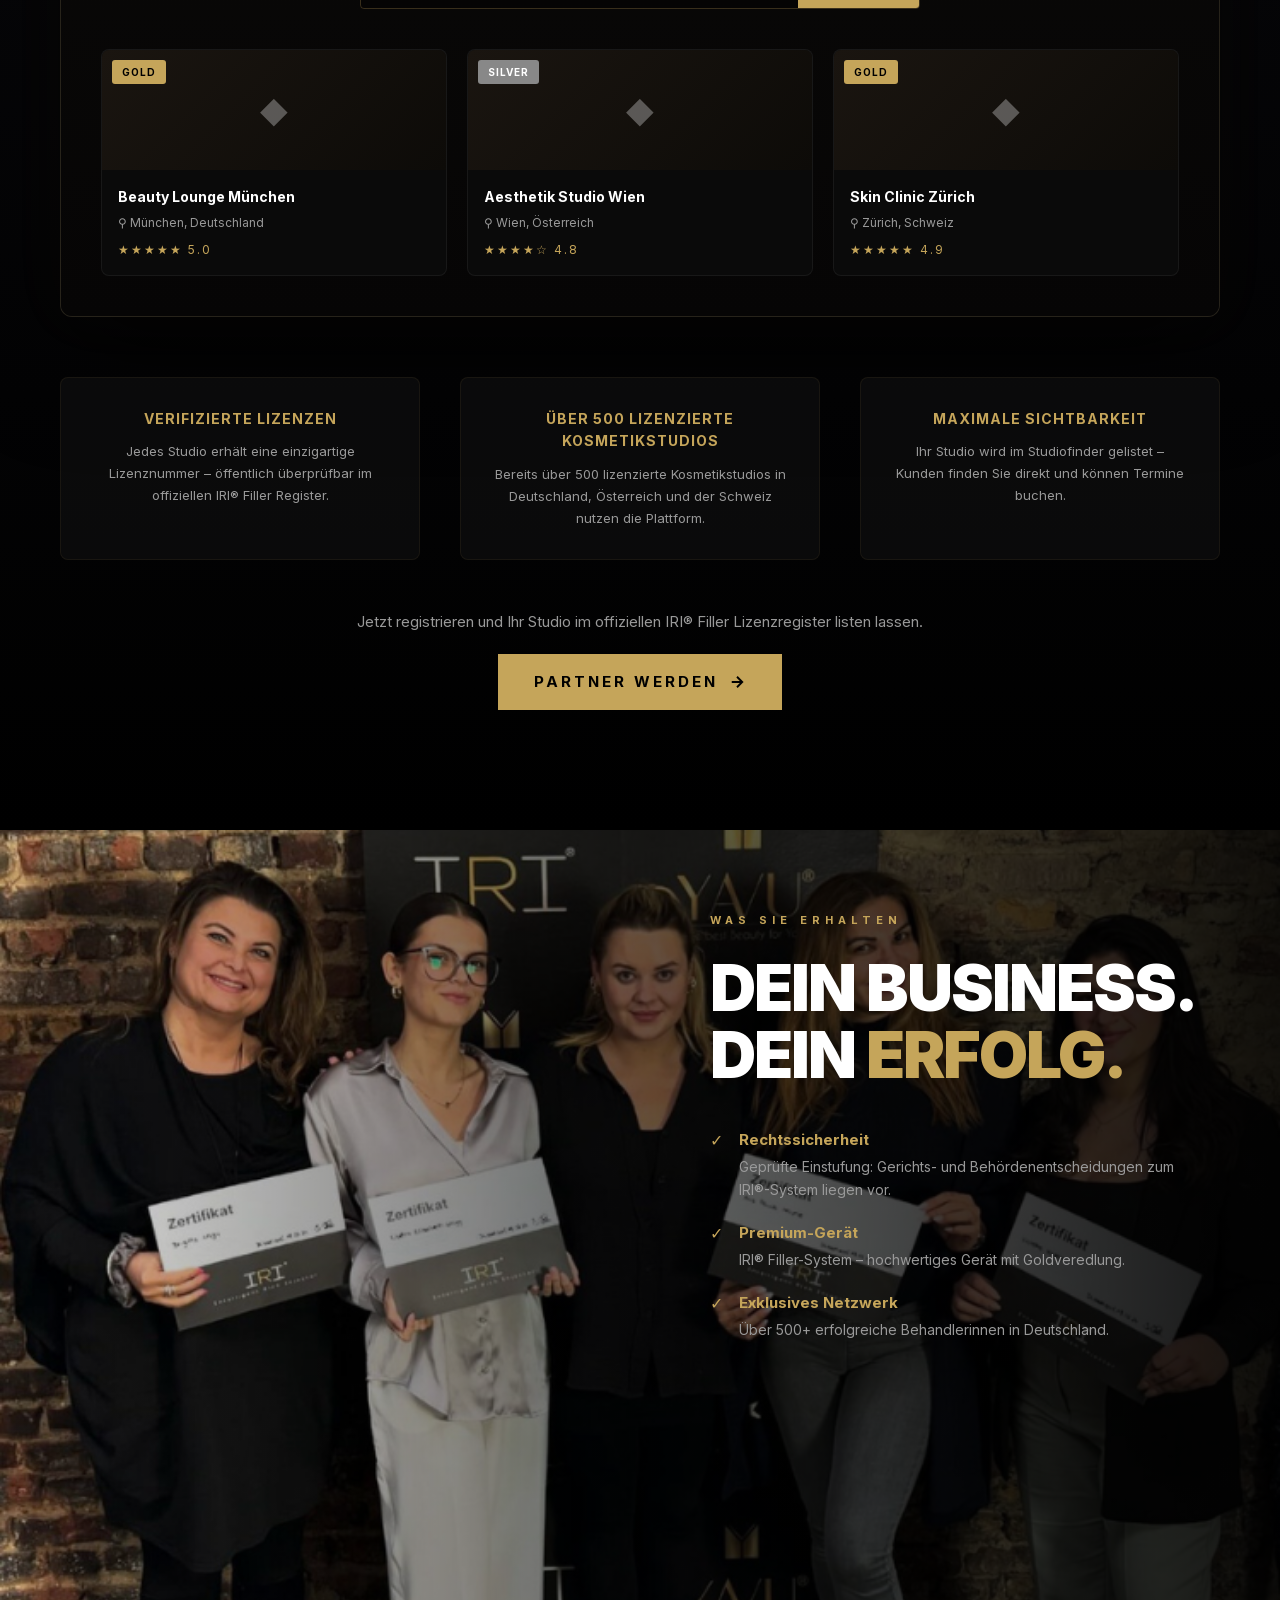
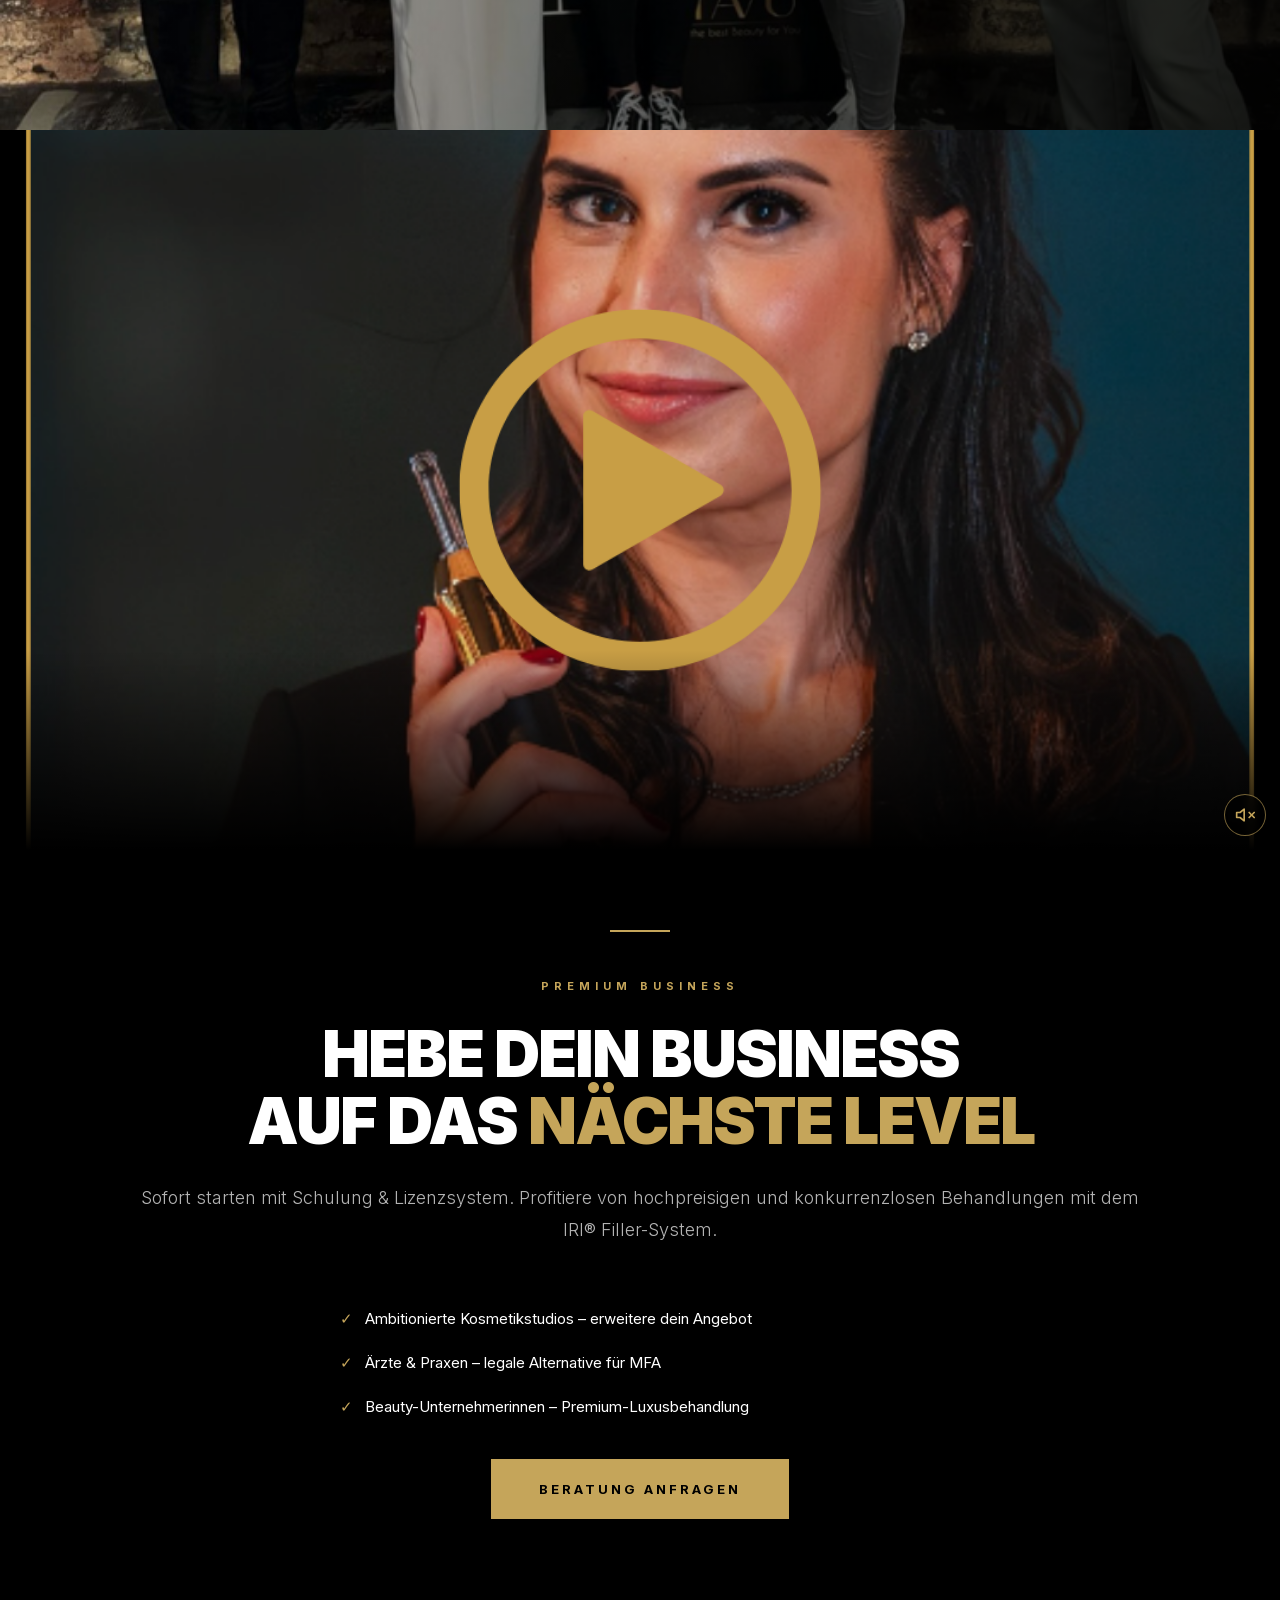
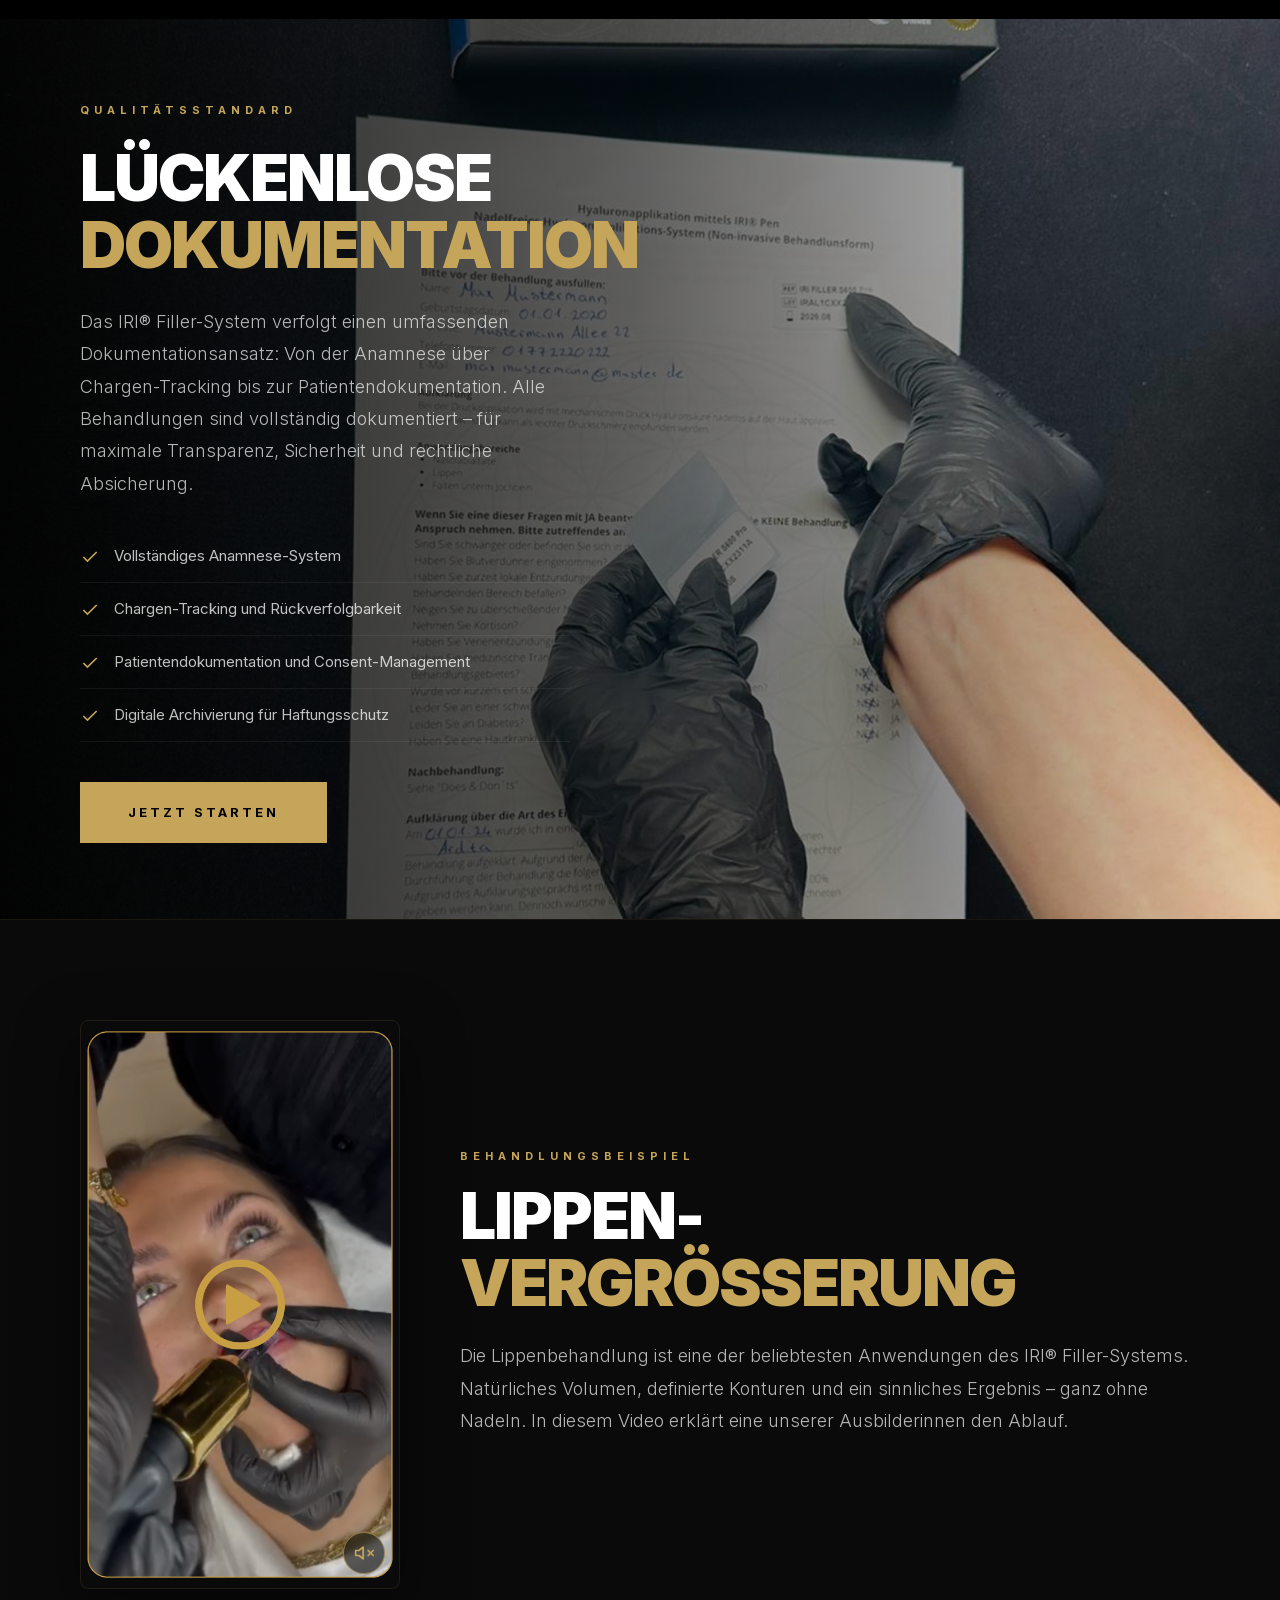
==== commit a2765e01: "Alleinstellungs-, Zulassungs- und Rechtssicherheits-Claims durch belegbare Formulierungen ersetzt (V" ====
--- a/index.html
+++ b/index.html
@@ -1556,10 +1556,10 @@
     <div class="hero-text-inner">
         <div class="hero-gold-line reveal"></div>
         <div class="hero-badge reveal">
-            &#9733; Die einzig legale Hyaluron-Behandlung f&uuml;r Kosmetikerinnen
+            &#9733; Verwaltungsgerichtlich best&auml;tigt: keine heilkundliche T&auml;tigkeit (VG D&uuml;sseldorf, 12.06.2025)
         </div>
         <h1 class="reveal">NADELFREIE<br><span class="gold">HYALURON-</span><br>REVOLUTION</h1>
-        <p class="hero-sub reveal">Das IRI&reg; Filler-System &ndash; wissenschaftlich gepr&uuml;ft, studienbasiert und durch Gerichtsurteile als einzig rechtssicheres Verfahren best&auml;tigt. Starte dein Premium-Beauty-Business.</p>
+        <p class="hero-sub reveal">Das IRI&reg; Filler-System &ndash; wissenschaftlich gepr&uuml;ft, studienbasiert und von Verwaltungsgerichten beurteilt: keine heilkundliche T&auml;tigkeit. Starte dein Premium-Beauty-Business.</p>
         <div class="hero-buttons reveal">
             <a href="https://www.yavu.de/business/filler-system/lizenz/" target="_blank" class="btn-primary">
                 Jetzt Lizenz Anfragen
@@ -1643,7 +1643,7 @@
     <div class="fs-content-right">
         <span class="section-label reveal">Das Ger&auml;t</span>
         <h2 class="section-title reveal">GOLDVEREDELTE<br><span class="gold">PR&Auml;ZISION</span></h2>
-        <p class="section-text reveal">Das IRI&reg; Filler-Ger&auml;t arbeitet mit kalibrierter Drucktechnologie f&uuml;r kontrollierte, gleichm&auml;&szlig;ige Hyaluron-Applikation. Goldveredelt, handgefertigt und als Kosmetikger&auml;t zugelassen &ndash; keine medizinische Klassifizierung notwendig.</p>
+        <p class="section-text reveal">Das IRI&reg; Filler-Ger&auml;t arbeitet mit kalibrierter Drucktechnologie f&uuml;r kontrollierte, gleichm&auml;&szlig;ige Hyaluron-Applikation. Goldveredelt, handgefertigt und beh&ouml;rdlich als Kosmetikger&auml;t eingestuft &ndash; kein Medizinprodukt (Bezirksregierung D&uuml;sseldorf, 2019).</p>
         <a href="https://www.yavu.de/business/filler-system/lizenz/" target="_blank" class="btn-primary reveal" style="margin-top:30px;">Mehr Erfahren</a>
     </div>
 </section>
@@ -1657,7 +1657,7 @@
     <div class="fs-content-right">
         <span class="section-label reveal">Der Wirkstoff</span>
         <h2 class="section-title reveal">IRI&reg; FILLER <span class="gold">S600</span></h2>
-        <p class="section-text reveal">Der IRI&reg; Filler S600 ist ein speziell entwickeltes Hyaluron-Serum mit optimaler Molek&uuml;lgr&ouml;&szlig;e f&uuml;r die nadelfreie Applikation. Als zugelassenes Kosmetikprodukt mit dem Dermatest-Pr&auml;dikat &bdquo;Excellent&ldquo; bietet es nat&uuml;rliches Volumen, sanfte Faltengl&auml;ttung und einen langanhaltenden Anti-Aging-Effekt.</p>
+        <p class="section-text reveal">Der IRI&reg; Filler S600 ist ein speziell entwickeltes Hyaluron-Serum mit optimaler Molek&uuml;lgr&ouml;&szlig;e f&uuml;r die nadelfreie Applikation. Als Kosmetikprodukt mit dem Dermatest-Pr&auml;dikat &bdquo;Excellent&ldquo; bietet es nat&uuml;rliches Volumen, sanfte Faltengl&auml;ttung und einen langanhaltenden Anti-Aging-Effekt.</p>
         <a href="https://www.yavu.de/business/filler-system/lizenz/" target="_blank" class="btn-primary reveal" style="margin-top:30px;">Mehr Infos</a>
     </div>
 </section>
@@ -1675,7 +1675,7 @@
                 <svg width="28" height="28" viewBox="0 0 24 24" fill="none" stroke="currentColor" stroke-width="1.5"><path d="M9 12l2 2 4-4m5.618-4.016A11.955 11.955 0 0112 2.944a11.955 11.955 0 01-8.618 3.04A12.02 12.02 0 003 9c0 5.591 3.824 10.29 9 11.622 5.176-1.332 9-6.03 9-11.622 0-1.042-.133-2.052-.382-3.016z"/></svg>
             </div>
             <h3>Rechtssicherheit</h3>
-            <p>Das einzige nadelfreie Hyaluron-System in Deutschland, das durch das Verwaltungsgericht Minden best&auml;tigt und als Kosmetikger&auml;t zugelassen ist. Keine rechtliche Grauzone &ndash; volle Sicherheit f&uuml;r Ihr Studio.</p>
+            <p>Vom Verwaltungsgericht Minden (2022) und vom Verwaltungsgericht D&uuml;sseldorf (2025) beurteilt: Die Anwendung des IRI&reg;-Systems ist keine erlaubnispflichtige Heilkunde. Beh&ouml;rdliche Einstufungen aus mehreren Bundesl&auml;ndern liegen vor.</p>
         </div>
         <div class="perspective-card reveal">
             <span class="card-number">02</span>
@@ -1845,7 +1845,7 @@
 
         <!-- Fazit-Box -->
         <div class="reveal" style="max-width:800px;margin:50px auto 0;text-align:center;padding:30px 40px;background:rgba(197,165,90,0.05);border:1px solid rgba(197,165,90,0.15);border-radius:8px;">
-            <p style="font-size:15px;color:var(--light-text);line-height:1.8;"><strong style="color:var(--gold);">Fazit:</strong> W&auml;hrend der Hyaluron Pen in Deutschland der Heilkunde unterstellt und damit f&uuml;r Kosmetikerinnen verboten ist, bietet das IRI&reg; Filler-System die einzige legale, beh&ouml;rdlich best&auml;tigte Alternative &ndash; ohne Heilerlaubnis, ohne rechtliches Risiko.</p>
+            <p style="font-size:15px;color:var(--light-text);line-height:1.8;"><strong style="color:var(--gold);">Fazit:</strong> W&auml;hrend Beh&ouml;rden den Hyaluron Pen in Deutschland der Heilkunde zuordnen, wurde die Anwendung des IRI&reg; Filler-Systems von den Verwaltungsgerichten Minden und D&uuml;sseldorf als nicht heilkundlich beurteilt &ndash; gest&uuml;tzt auf ein gerichtliches Sachverst&auml;ndigengutachten.</p>
         </div>
     </div>
 </section>
@@ -1888,12 +1888,12 @@
             <div class="reveal" style="background:var(--dark-card);border:1px solid rgba(197,165,90,0.1);padding:40px 30px;text-align:center;border-top:3px solid var(--gold);">
                 <div style="font-size:48px;font-weight:900;color:rgba(197,165,90,0.15);margin-bottom:16px;">01</div>
                 <h4 style="color:var(--gold);font-size:16px;font-weight:700;margin-bottom:16px;text-transform:uppercase;letter-spacing:1px;">Zertifiziertes Ger&auml;t</h4>
-                <p style="font-size:14px;color:var(--gray-text);line-height:1.8;">Hochwertiges IRI&reg; Filler-System &ndash; goldveredelt, pr&auml;zise kalibriert und als Kosmetikger&auml;t zugelassen.</p>
+                <p style="font-size:14px;color:var(--gray-text);line-height:1.8;">Hochwertiges IRI&reg; Filler-System &ndash; goldveredelt, pr&auml;zise kalibriert und beh&ouml;rdlich als Kosmetikger&auml;t eingestuft.</p>
             </div>
             <div class="reveal" style="background:var(--dark-card);border:1px solid rgba(197,165,90,0.1);padding:40px 30px;text-align:center;border-top:3px solid var(--gold);">
                 <div style="font-size:48px;font-weight:900;color:rgba(197,165,90,0.15);margin-bottom:16px;">02</div>
                 <h4 style="color:var(--gold);font-size:16px;font-weight:700;margin-bottom:16px;text-transform:uppercase;letter-spacing:1px;">Gepr&uuml;fter Wirkstoff</h4>
-                <p style="font-size:14px;color:var(--gray-text);line-height:1.8;">IRI&reg; Filler S600 &ndash; zugelassenes Kosmetikprodukt mit optimaler Viskosit&auml;t. Dermatest-zertifiziert.</p>
+                <p style="font-size:14px;color:var(--gray-text);line-height:1.8;">IRI&reg; Filler S600 &ndash; Kosmetikprodukt mit optimaler Viskosit&auml;t. Dermatest-zertifiziert.</p>
             </div>
             <div class="reveal" style="background:var(--dark-card);border:1px solid rgba(197,165,90,0.1);padding:40px 30px;text-align:center;border-top:3px solid var(--gold);">
                 <div style="font-size:48px;font-weight:900;color:rgba(197,165,90,0.15);margin-bottom:16px;">03</div>
@@ -2090,7 +2090,7 @@
                 <div style="flex-shrink:0;color:var(--gold);">&#10003;</div>
                 <div>
                     <h4 style="color:var(--gold);font-weight:700;font-size:15px;margin-bottom:4px;">Rechtssicherheit</h4>
-                    <p style="color:var(--gray-text);font-size:14px;">Rechtssicher arbeiten &ndash; ohne Heilpraktikerschein.</p>
+                    <p style="color:var(--gray-text);font-size:14px;">Gepr&uuml;fte Einstufung: Gerichts- und Beh&ouml;rdenentscheidungen zum IRI&reg;-System liegen vor.</p>
                 </div>
             </div>
             <div class="reveal" style="display:flex;gap:16px;align-items:flex-start;">
@@ -2316,7 +2316,7 @@
                 <svg width="18" height="18" viewBox="0 0 24 24" fill="none" stroke="currentColor" stroke-width="2"><path d="M6 9l6 6 6-6"/></svg>
             </button>
             <div class="faq-answer">
-                <p>Ja. Das IRI&reg; Filler-System ist durch Urteile des Verwaltungsgerichts Minden best&auml;tigt, tr&auml;gt das Dermatest-Pr&auml;dikat &bdquo;Excellent&ldquo; und ist beim Deutschen Patent- und Markenamt eingetragen. Es ist das einzige System mit beh&ouml;rdlich anerkanntem Sicherheitskonzept.</p>
+                <p>Ja. Die Anwendung des IRI&reg; Filler-Systems wurde vom Verwaltungsgericht Minden (2022) und vom Verwaltungsgericht D&uuml;sseldorf (2025) als nicht heilkundlich beurteilt. Es tr&auml;gt das Dermatest-Pr&auml;dikat &bdquo;Excellent&ldquo; und ist zum Patent angemeldet; beh&ouml;rdliche Einstufungen aus mehreren Bundesl&auml;ndern liegen vor.</p>
             </div>
         </div>
 
@@ -2336,7 +2336,7 @@
                 <svg width="18" height="18" viewBox="0 0 24 24" fill="none" stroke="currentColor" stroke-width="2"><path d="M6 9l6 6 6-6"/></svg>
             </button>
             <div class="faq-answer">
-                <p>Der Hyaluron Pen ist in Deutschland nicht zugelassen, da ihm grundlegende Sicherheitsstandards fehlen. Das IRI&reg; Filler-System ist wissenschaftlich gepr&uuml;ft, studienbasiert und verf&uuml;gt &uuml;ber ein zertifiziertes Sicherheitskonzept, das Anwenderinnen wie Kundinnen zuverl&auml;ssig sch&uuml;tzt.</p>
+                <p>Beh&ouml;rden mehrerer Bundesl&auml;nder ordnen den Hyaluron Pen der erlaubnispflichtigen Heilkunde zu. Das IRI&reg; Filler-System ist wissenschaftlich gepr&uuml;ft, studienbasiert und wurde von Verwaltungsgerichten als nicht heilkundlich beurteilt.</p>
             </div>
         </div>
 
@@ -2364,7 +2364,7 @@
             <ul class="check-list reveal">
                 <li>
                     <svg width="20" height="20" viewBox="0 0 24 24" fill="none" stroke="currentColor" stroke-width="2"><path d="M22 11.08V12a10 10 0 1 1-5.93-9.14"/><path d="M22 4L12 14.01l-3-3"/></svg>
-                    Rechtssicher arbeiten &ndash; ohne Heilpraktikerschein
+                    Verwaltungsgerichtlich gepr&uuml;fte Einstufung &ndash; keine heilkundliche T&auml;tigkeit
                 </li>
                 <li>
                     <svg width="20" height="20" viewBox="0 0 24 24" fill="none" stroke="currentColor" stroke-width="2"><path d="M22 11.08V12a10 10 0 1 1-5.93-9.14"/><path d="M22 4L12 14.01l-3-3"/></svg>
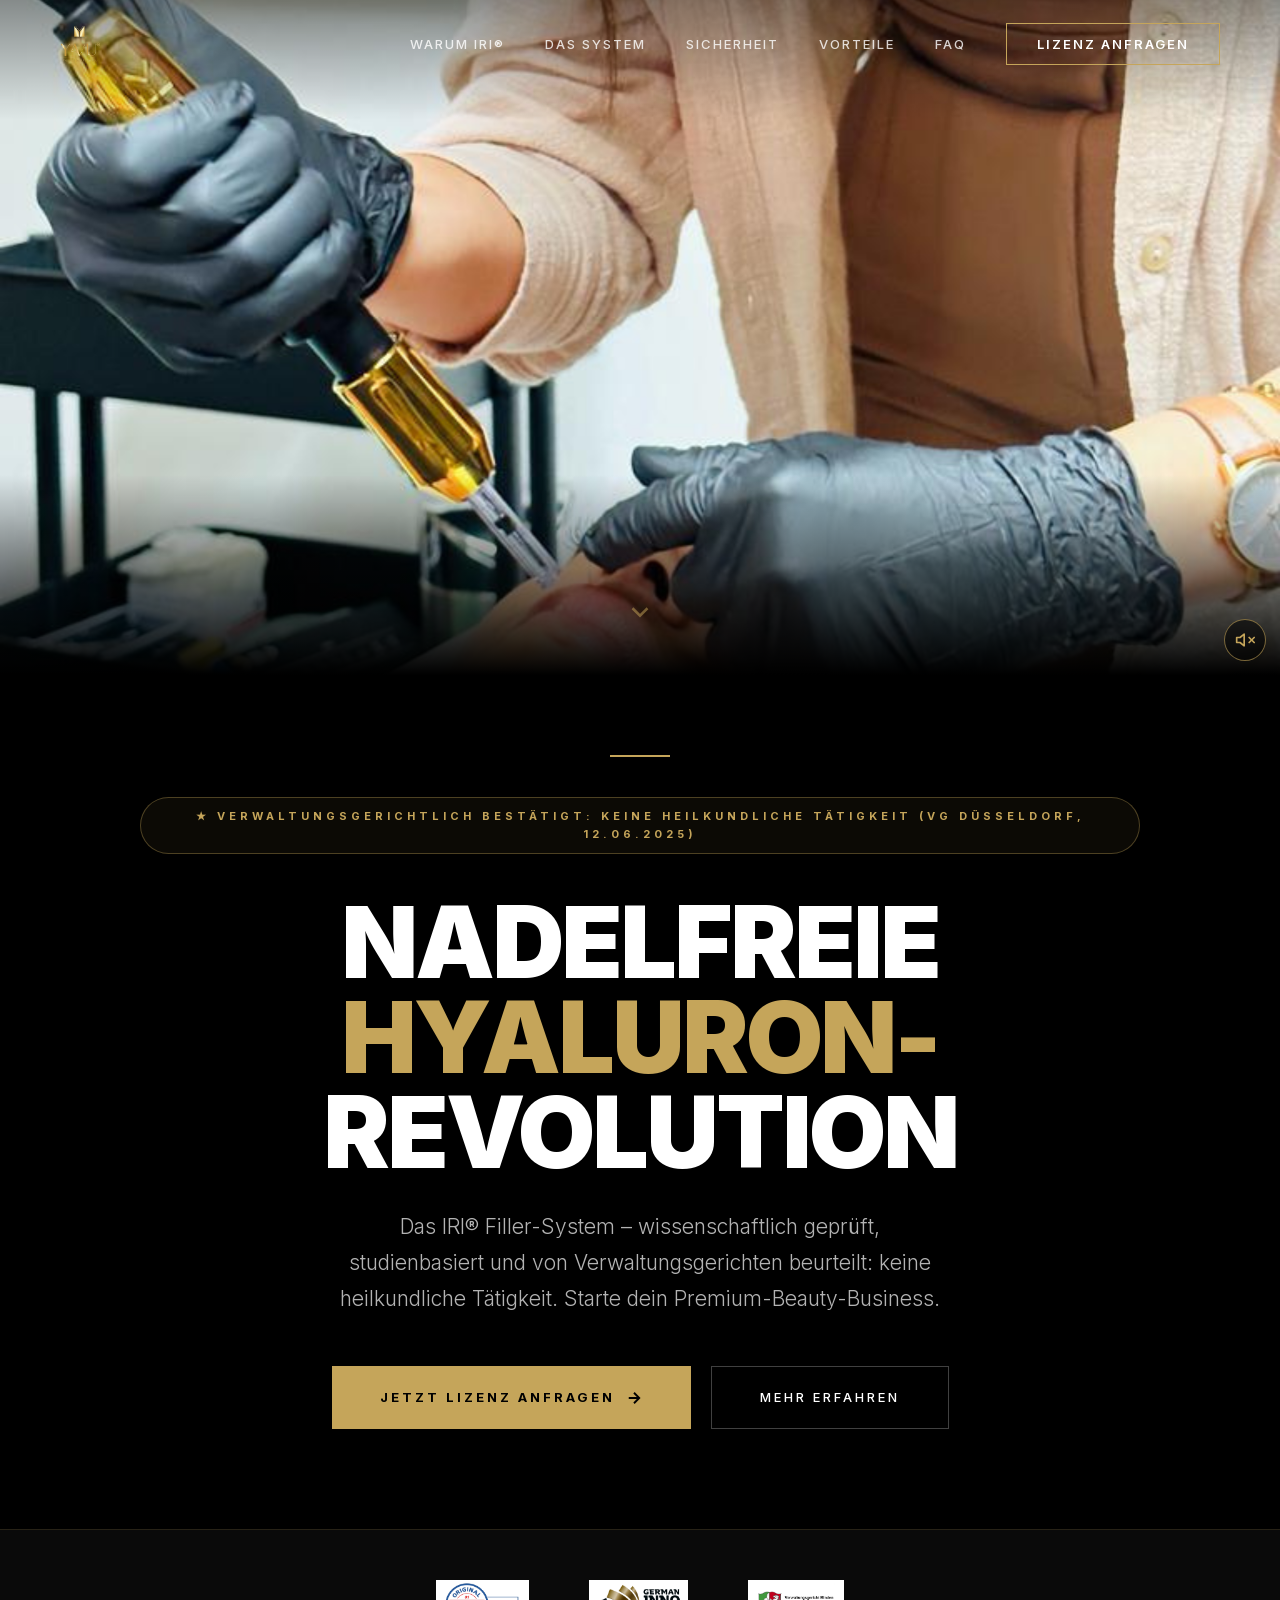
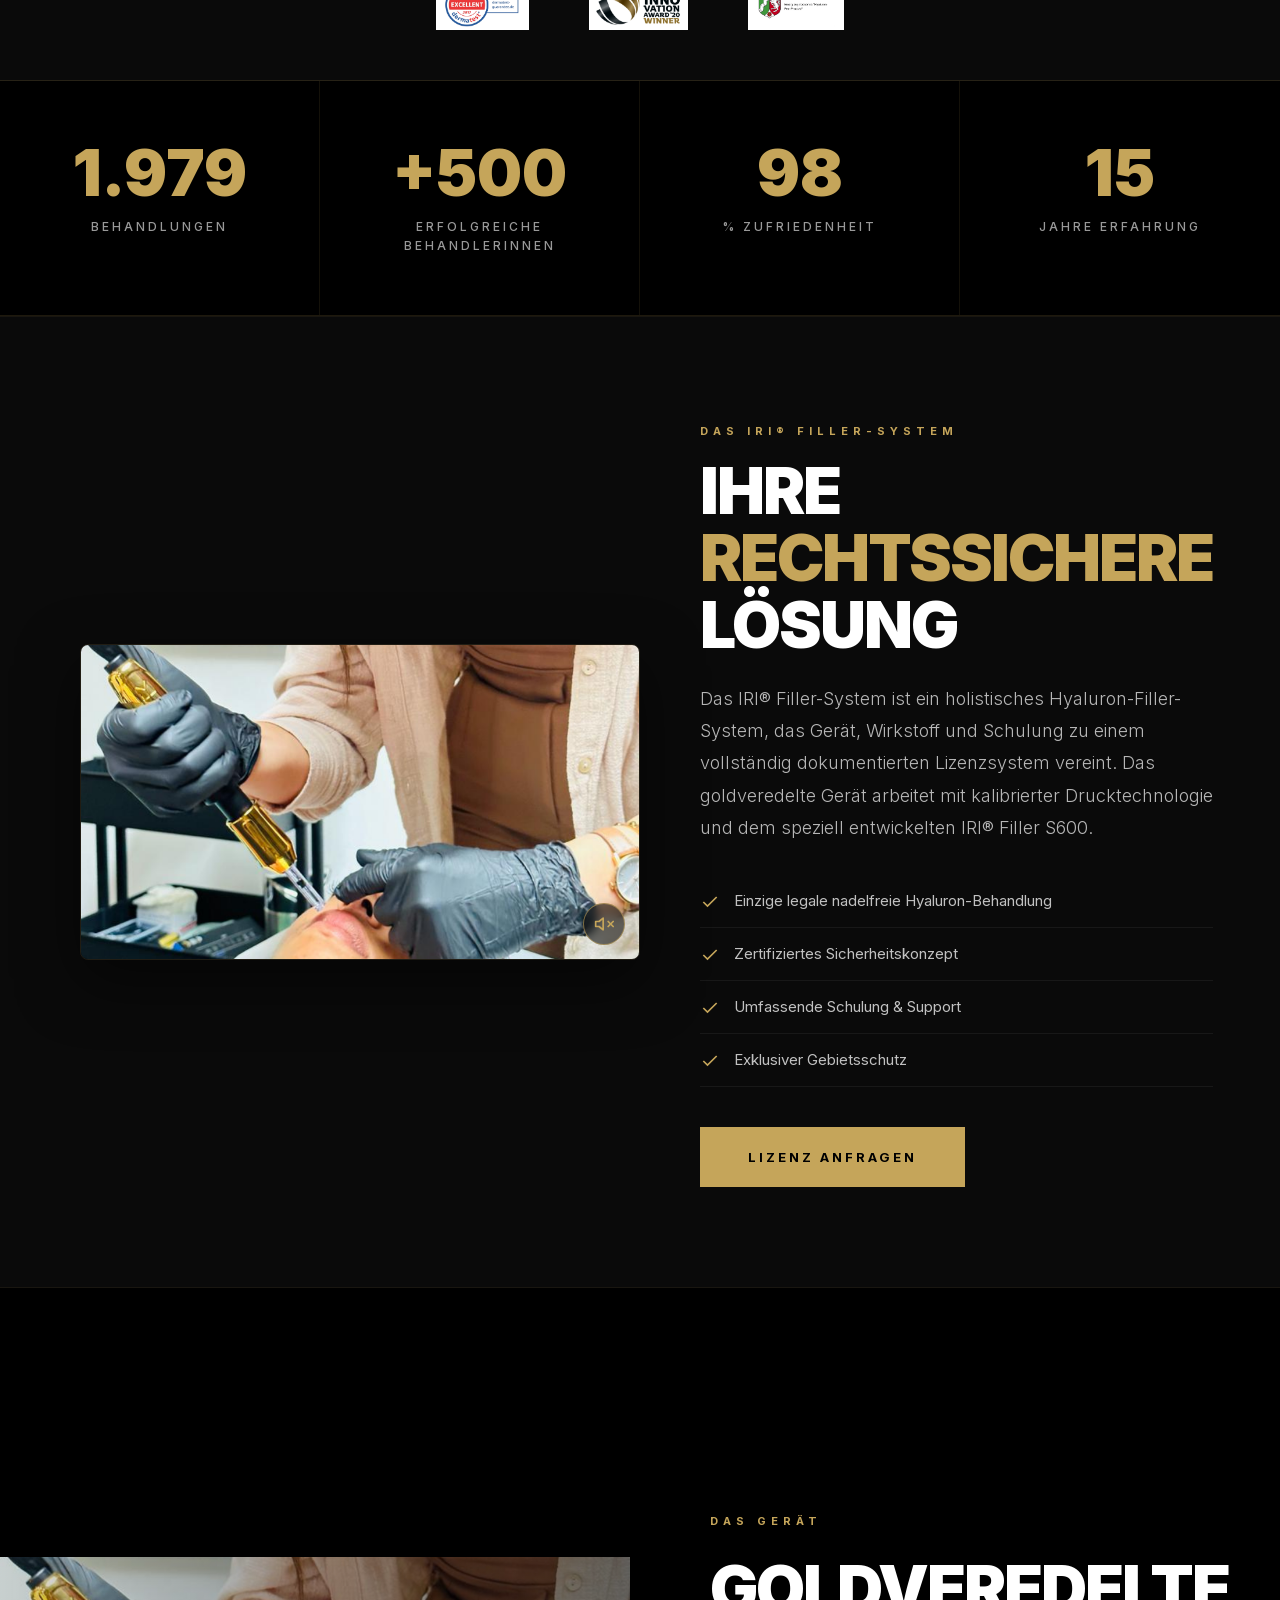
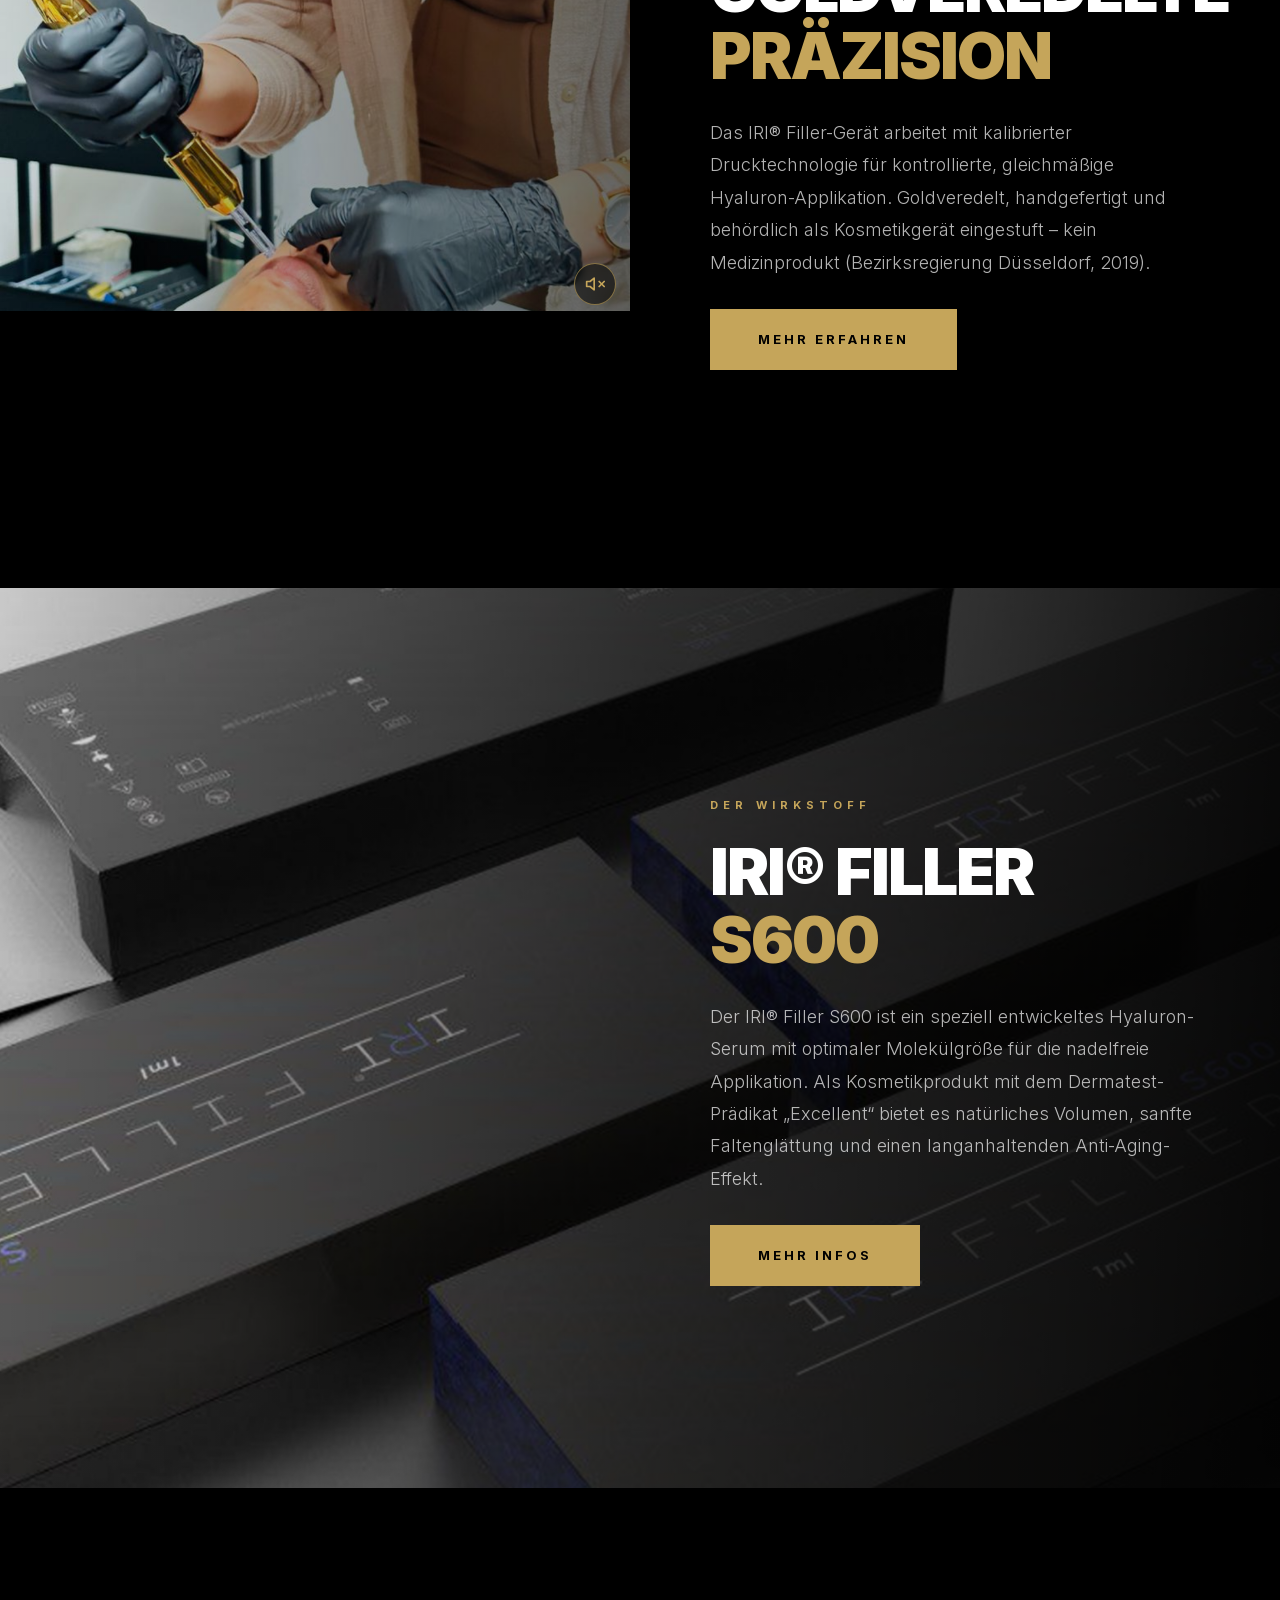
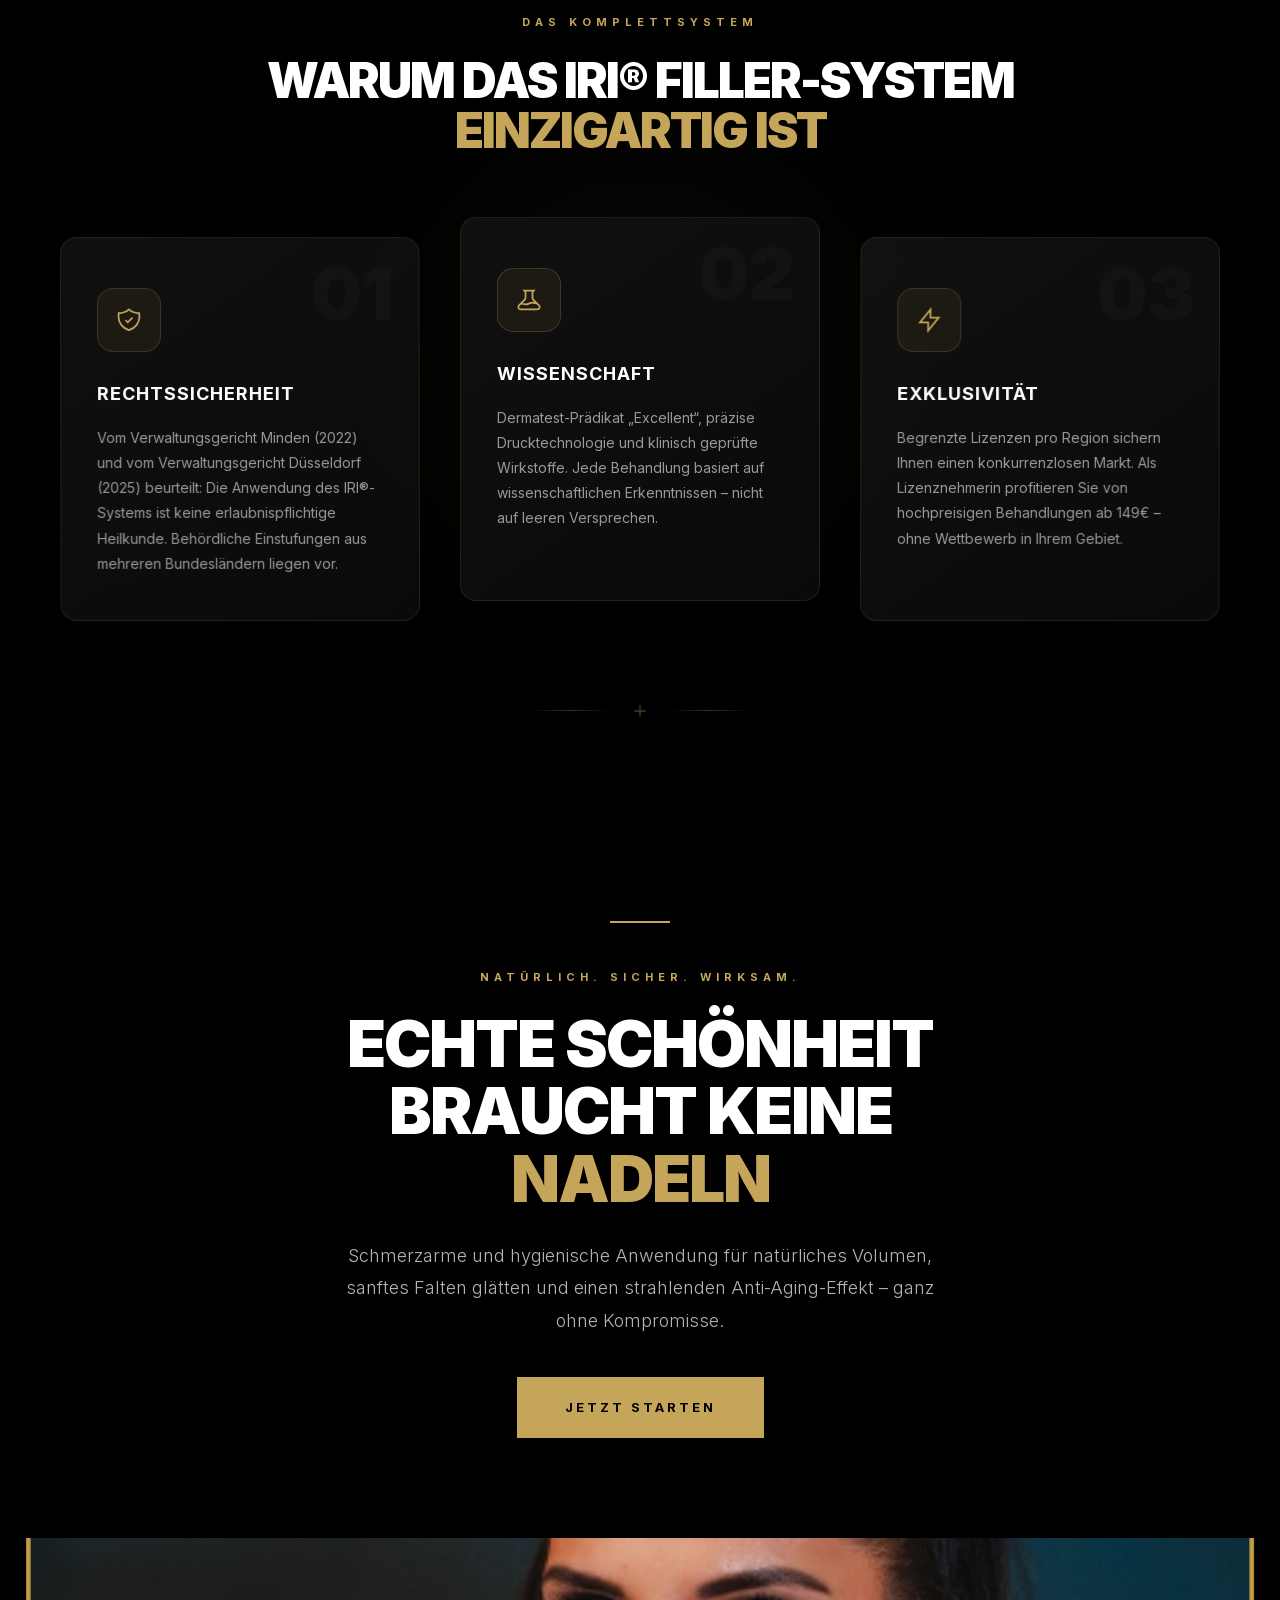
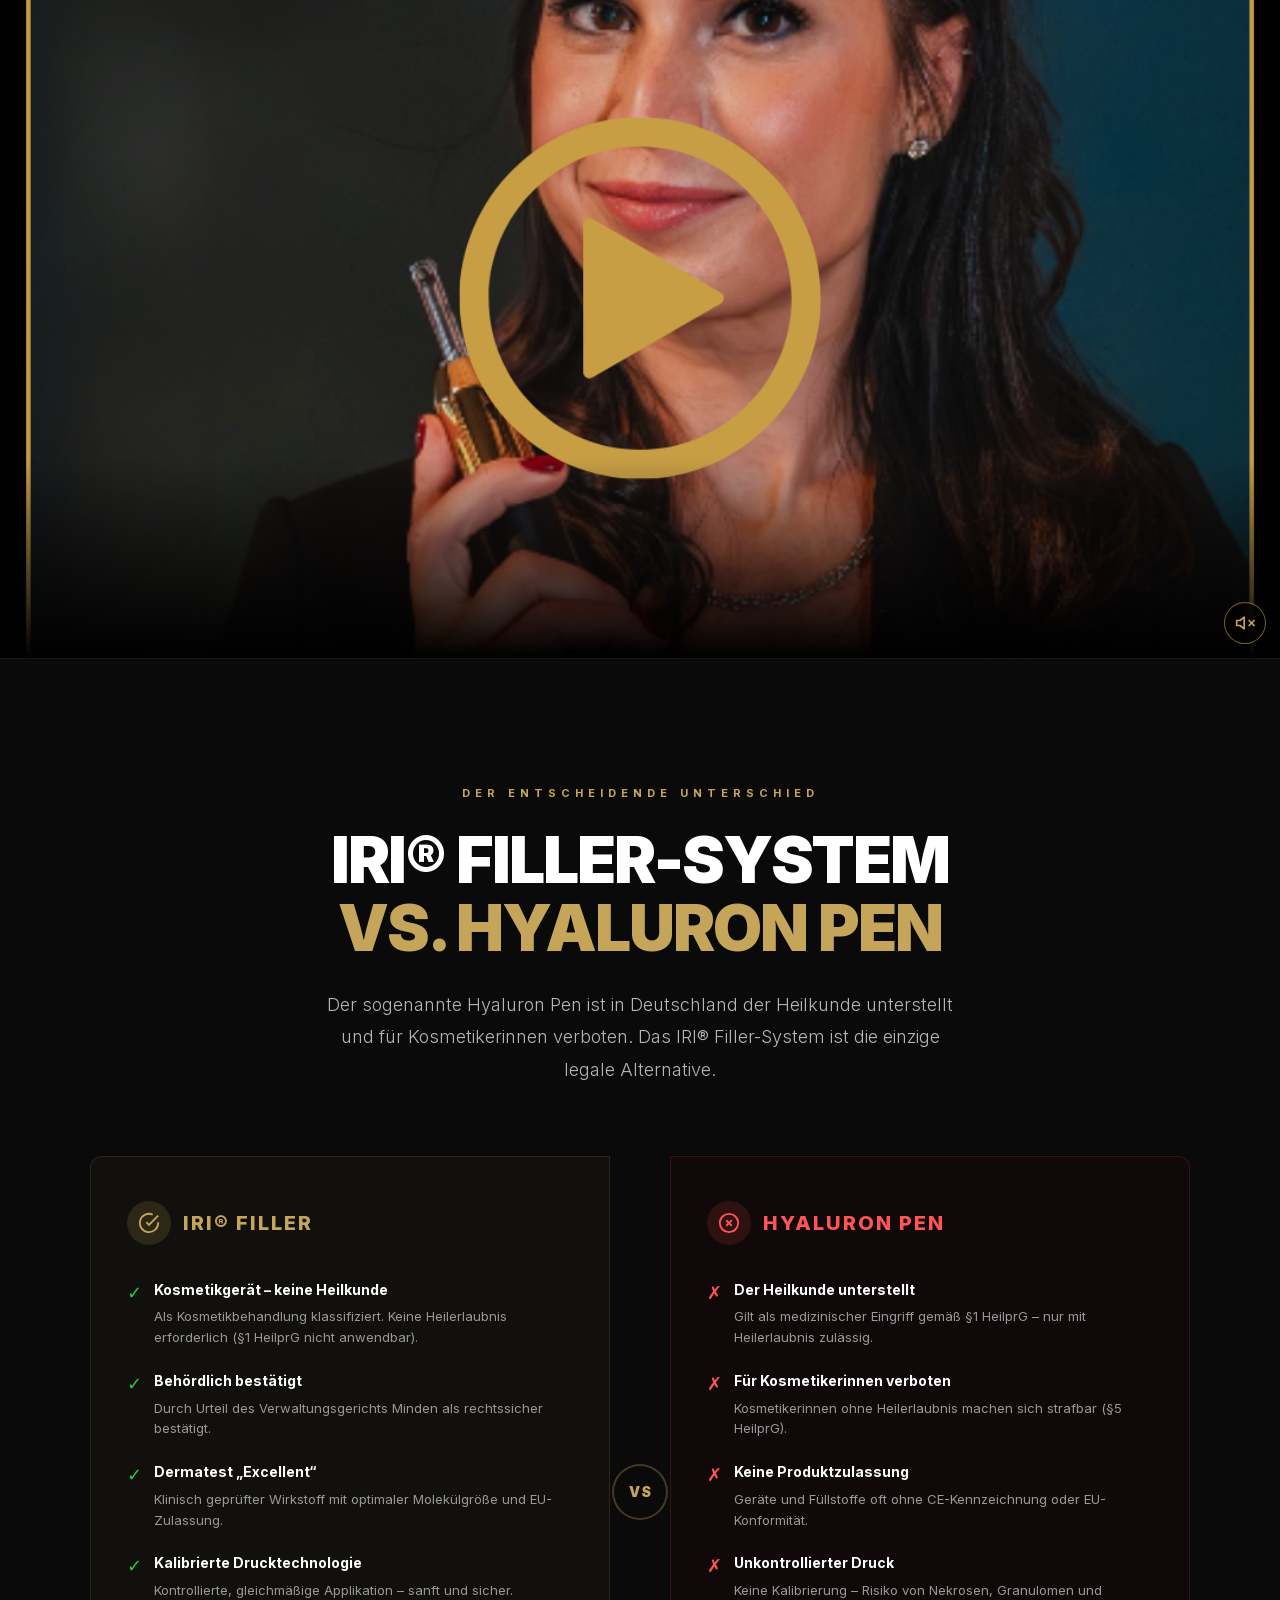
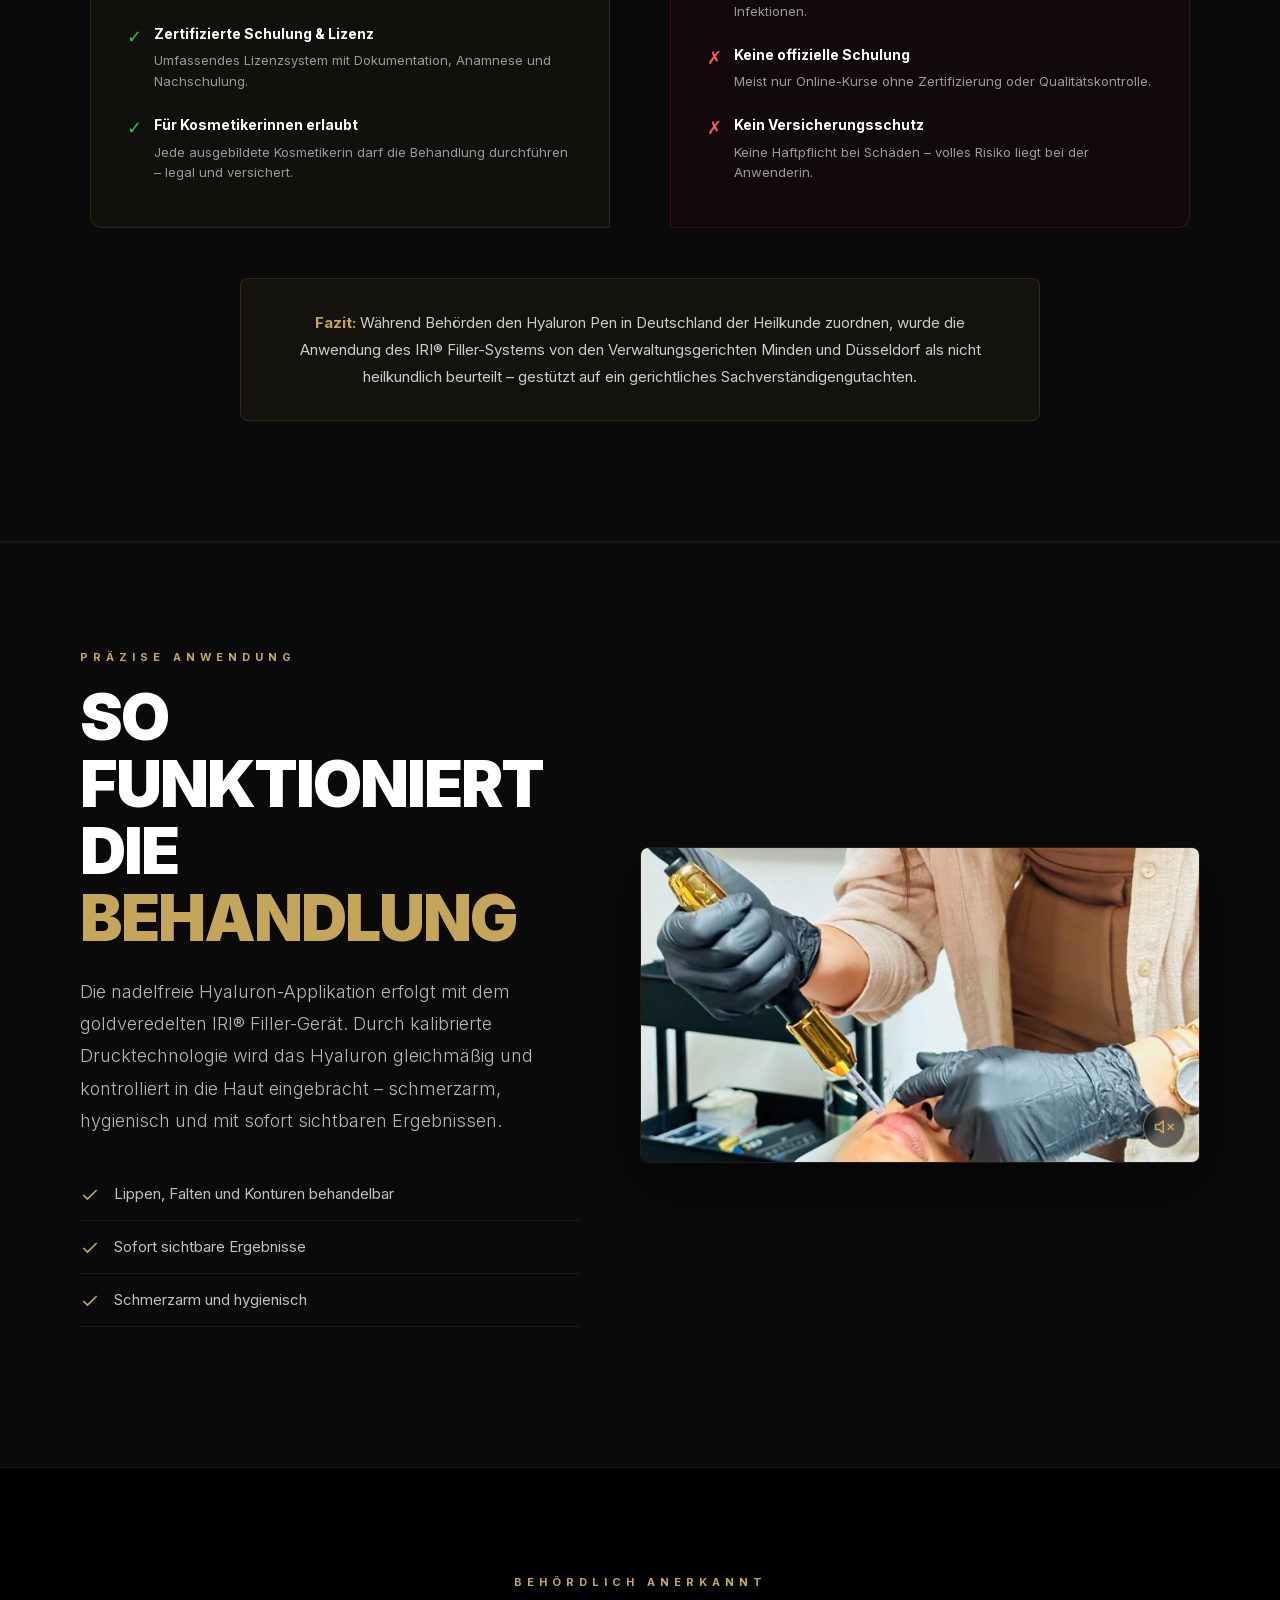
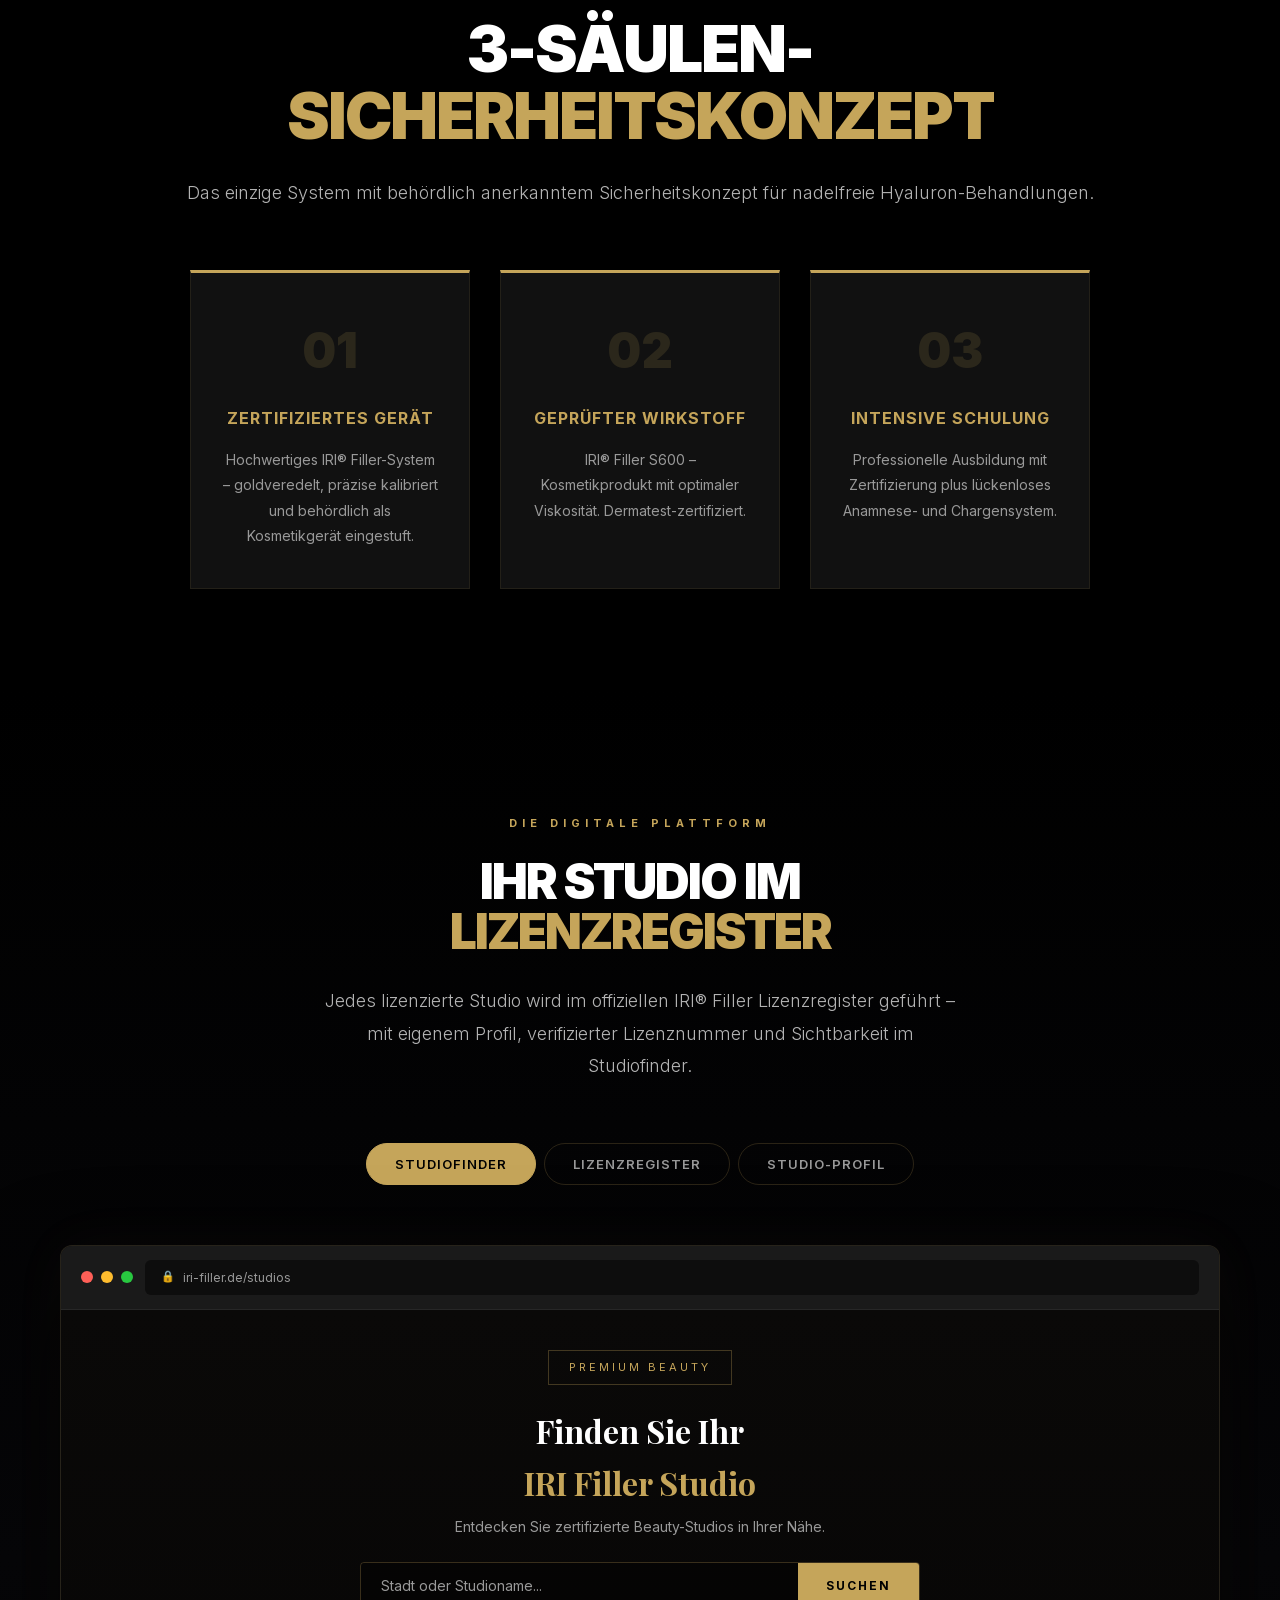
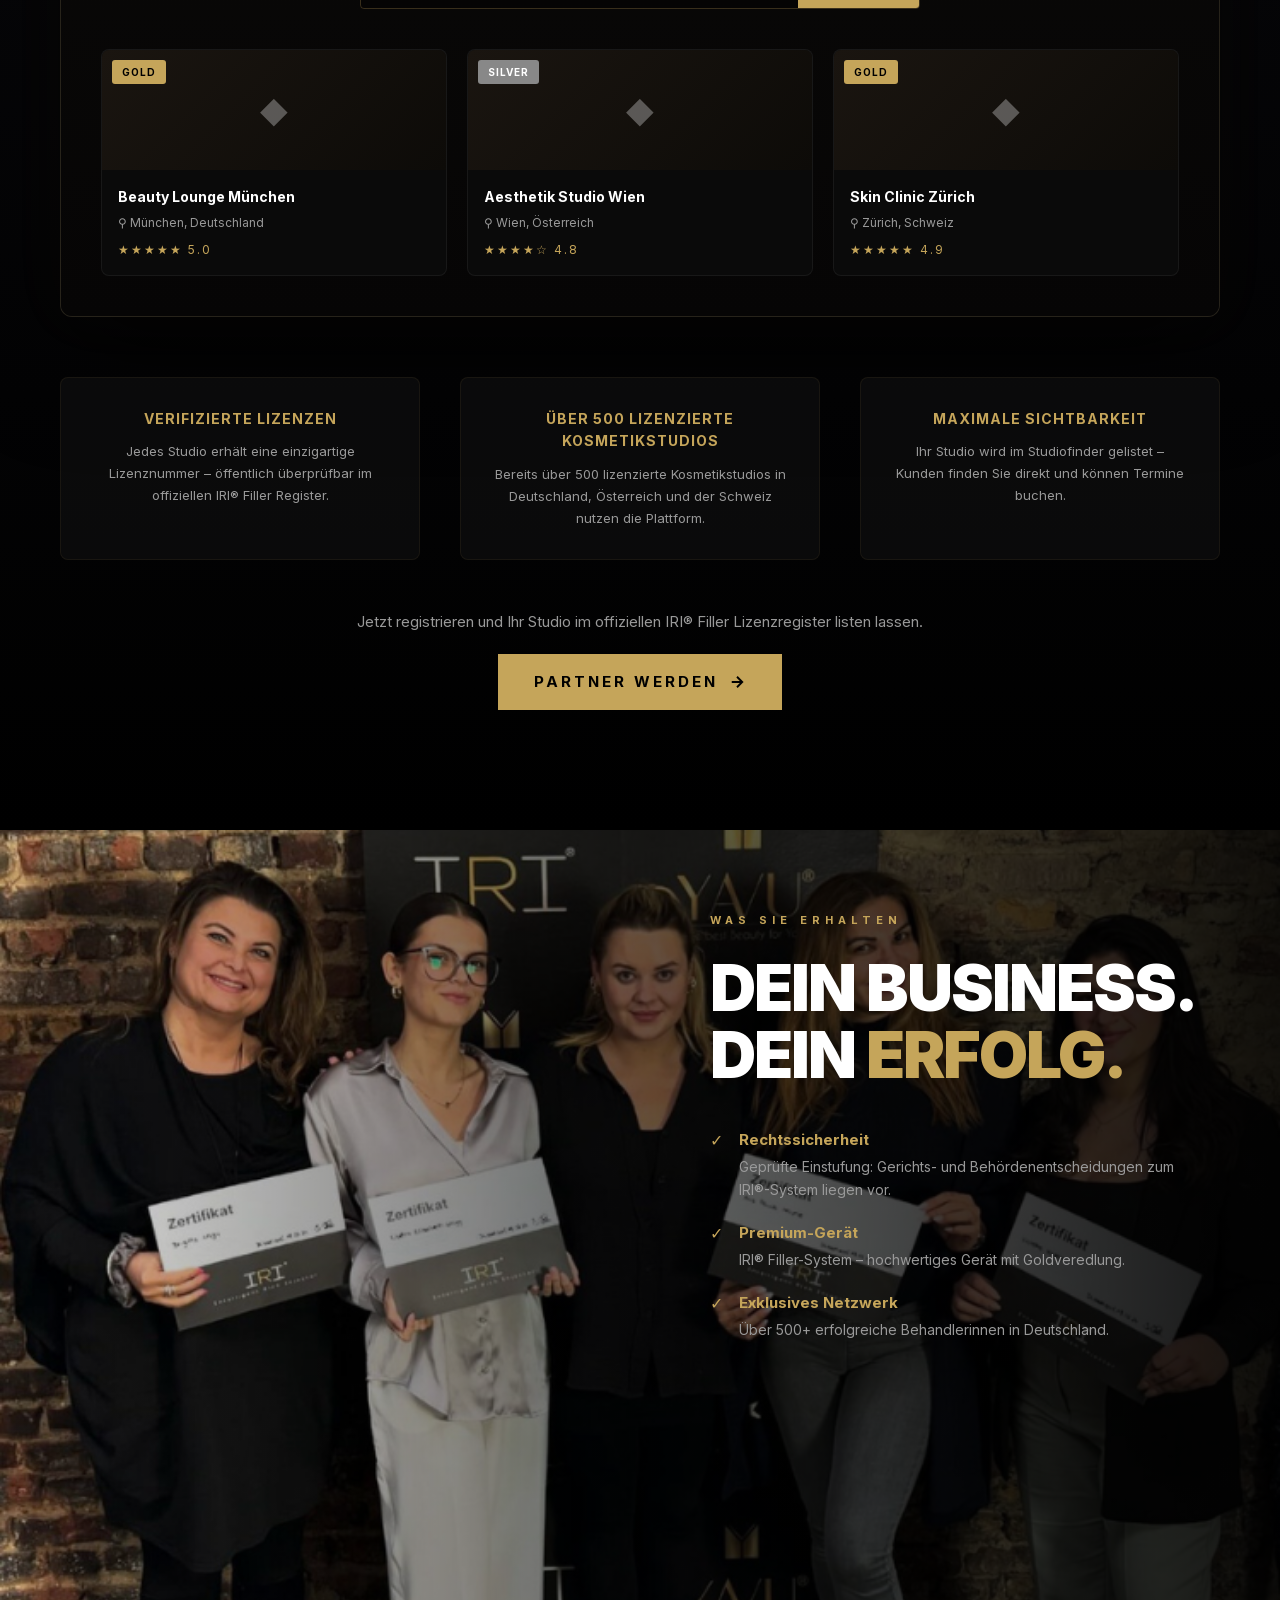
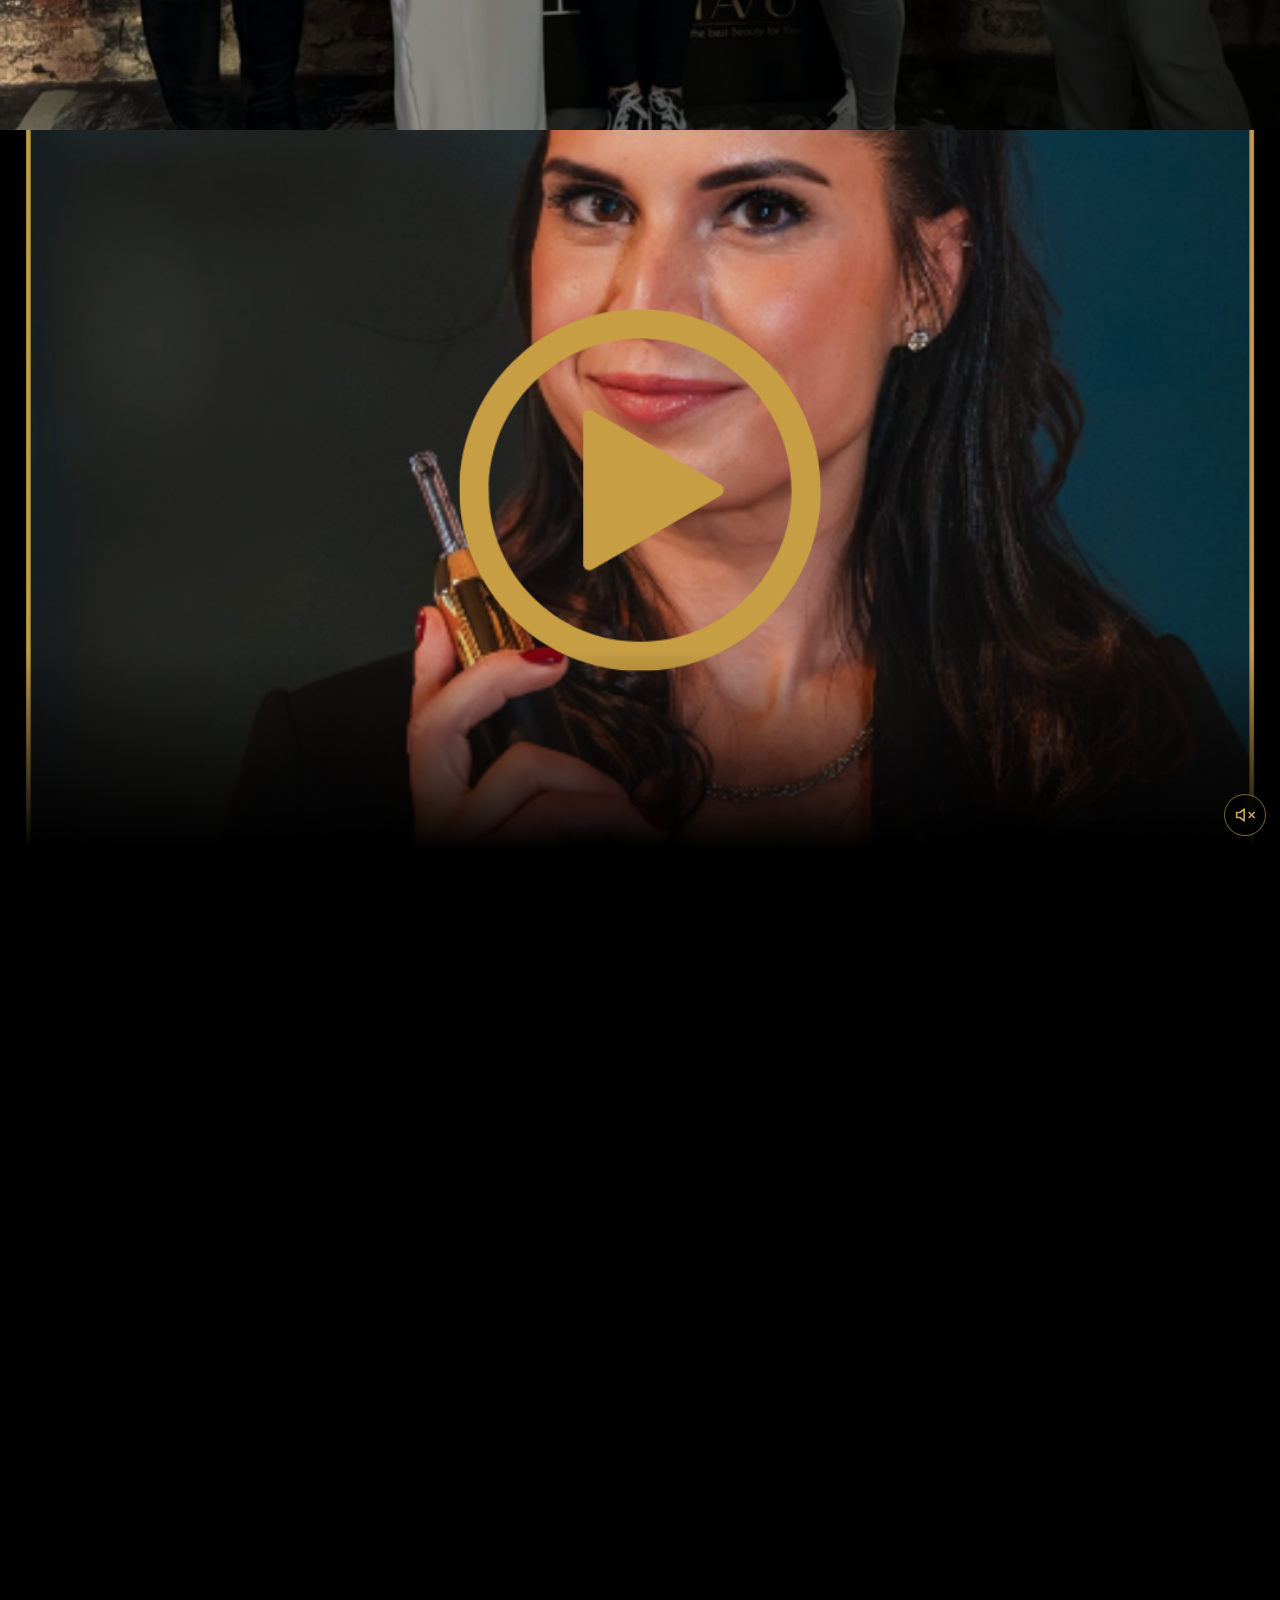
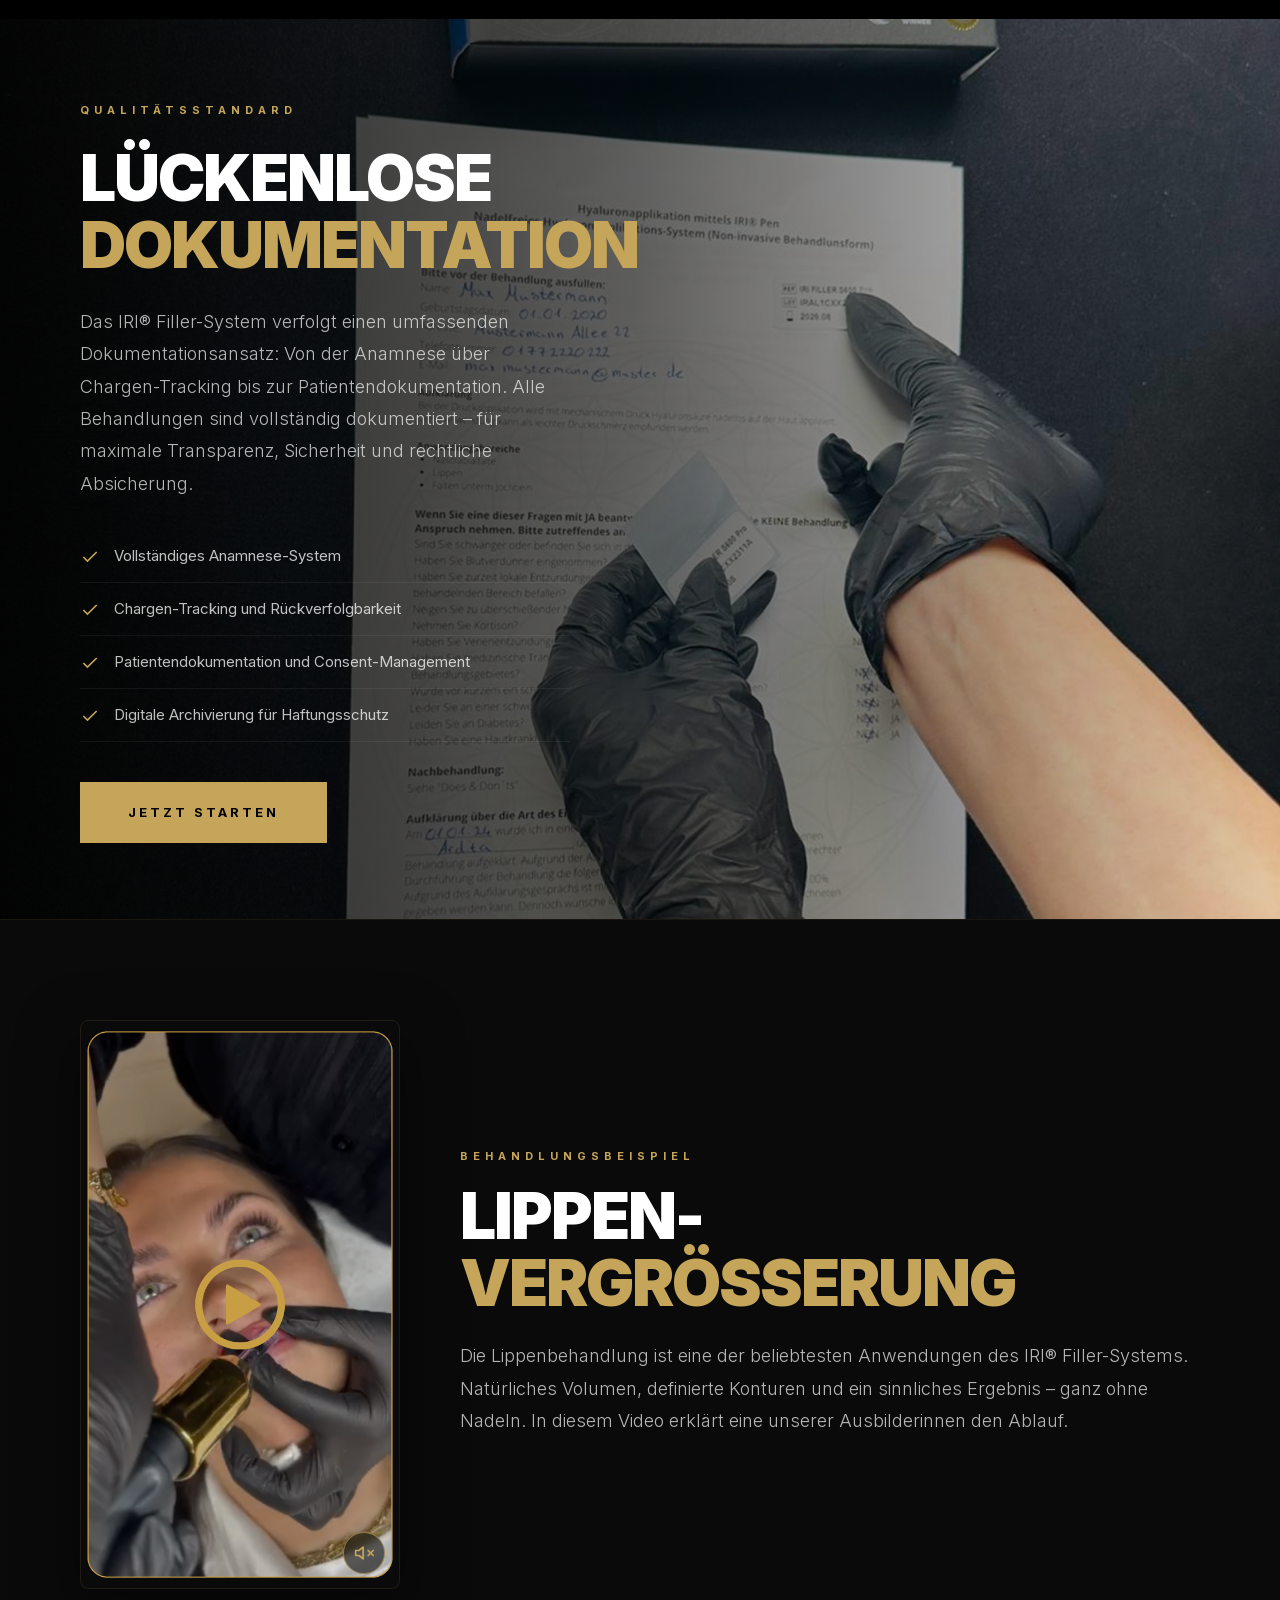
==== commit 88db8a6d: "DPMA-Logo aus Siegelleiste entfernt (kein eingetragenes Schutzrecht, Autoritaetswerbung-Risiko)" ====
--- a/index.html
+++ b/index.html
@@ -1575,7 +1575,6 @@
     <img src="./assets/images/e2ab9234ab8576857315bc9380407e76.png" alt="Dermatest Excellent" class="reveal">
     <img src="./assets/images/45c9f329bd64f16fbcf9022c5fbc77dd.png" alt="German Innovation Award" class="reveal">
     <img src="./assets/images/ae5f0649e52399622a52e7a18e1a1f0a.png" alt="Verwaltungsgericht Minden" class="reveal">
-    <img src="./assets/images/59c8f4ed0021c1371e858bd3b3f9d83b.png" alt="Deutsches Patent- und Markenamt" class="reveal">
 </div>
 
 <!-- ===== STATS ===== -->
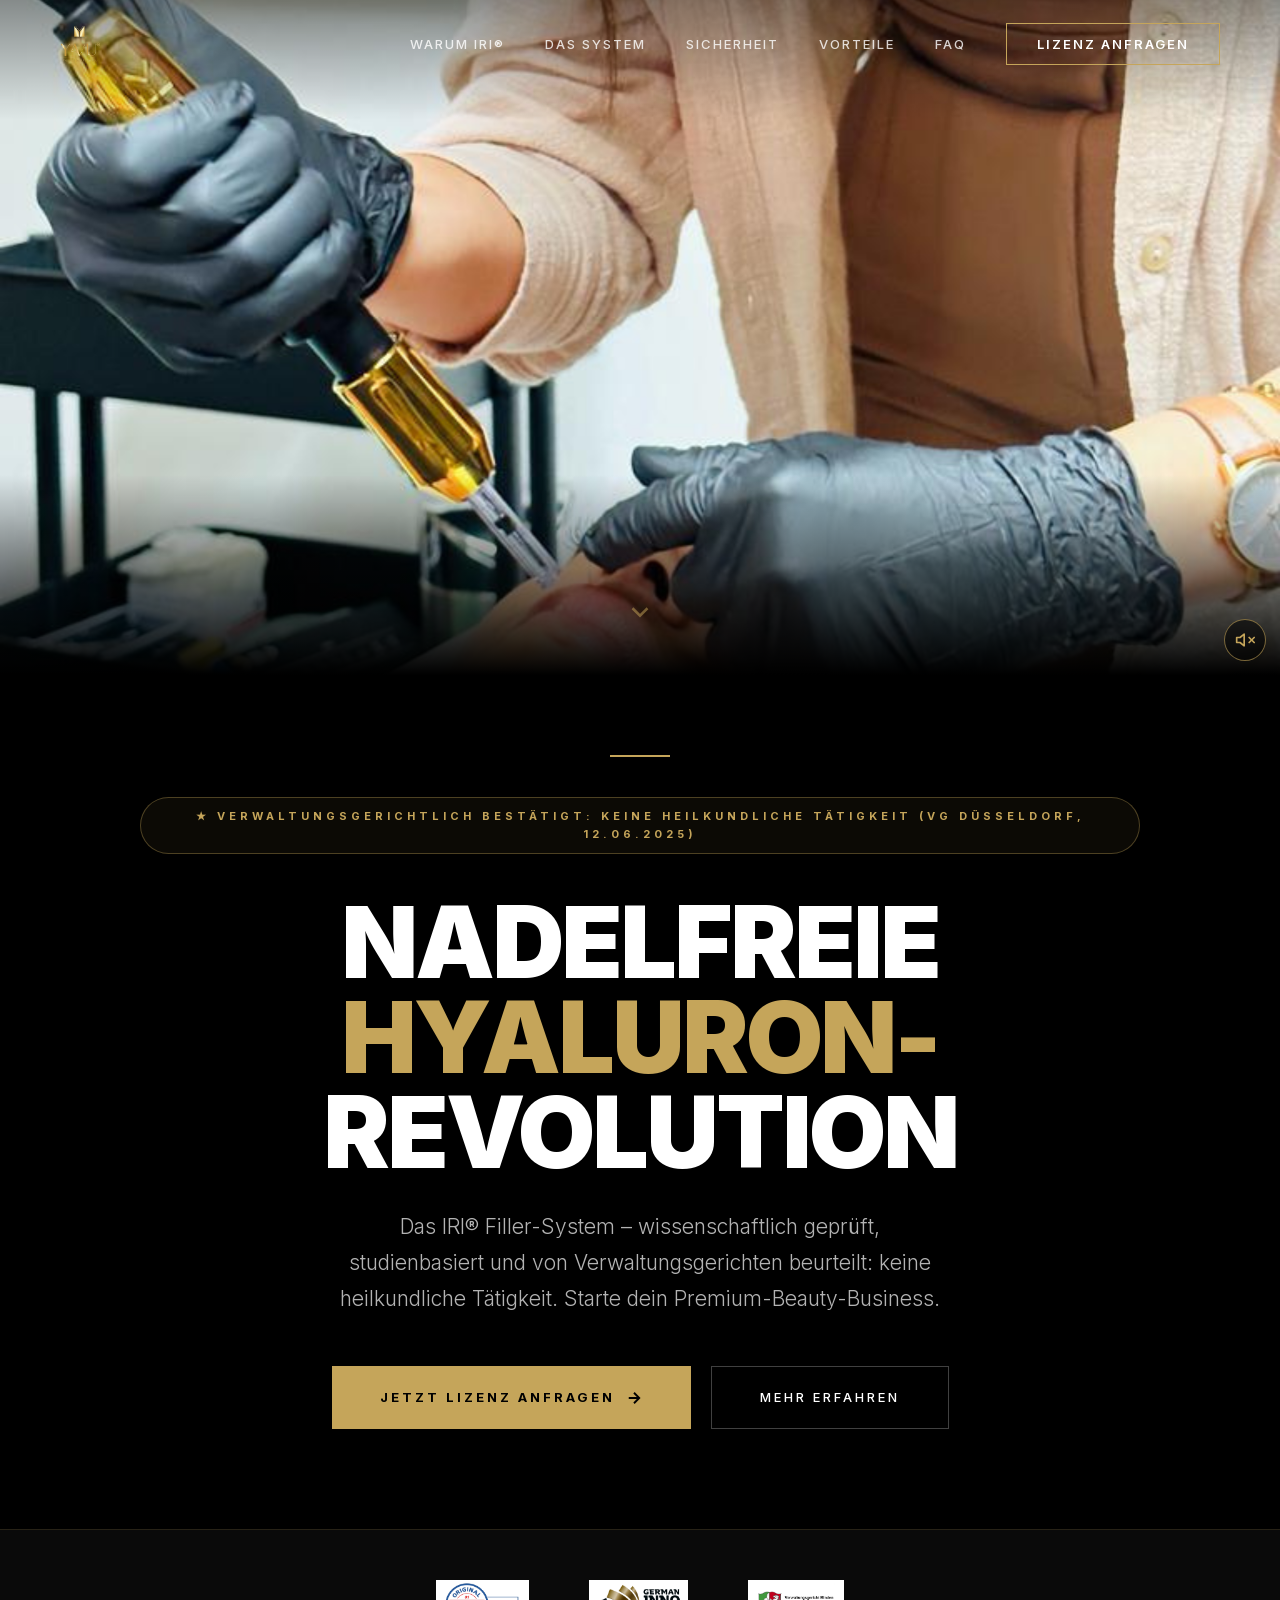
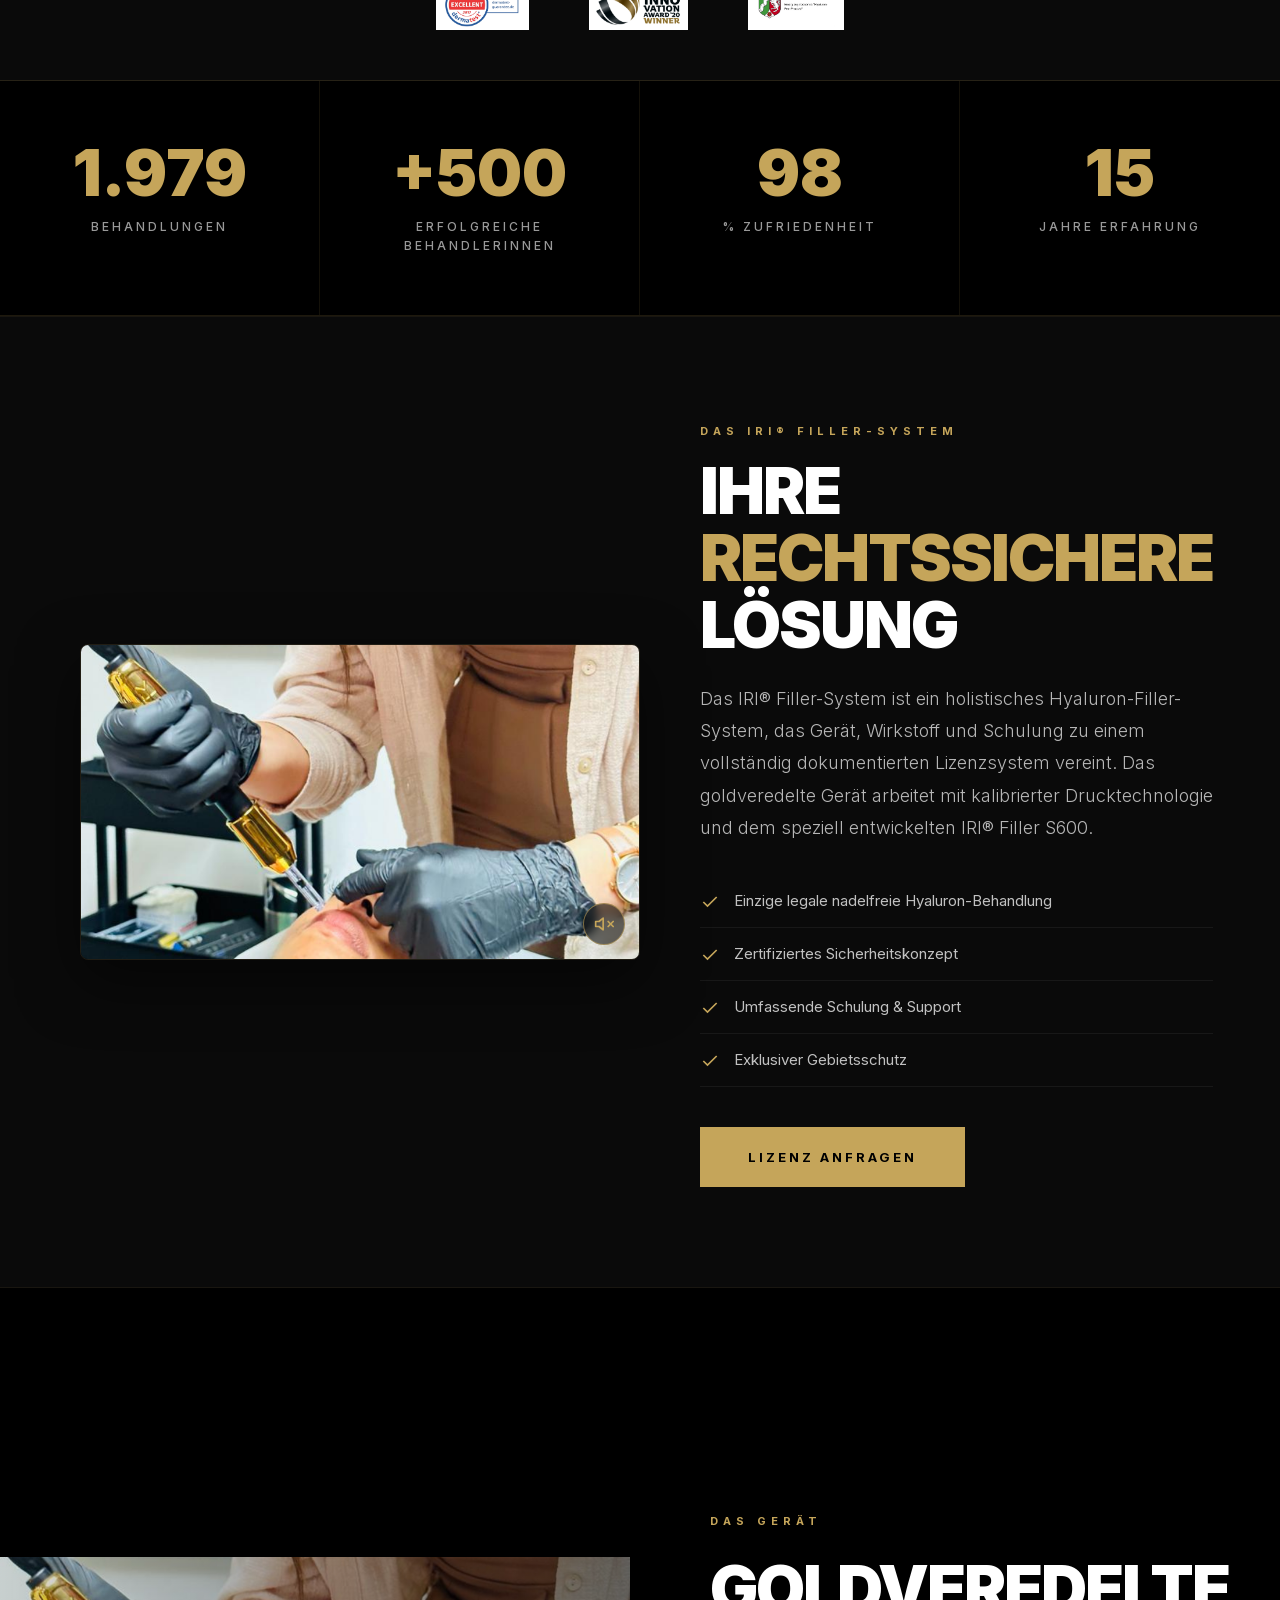
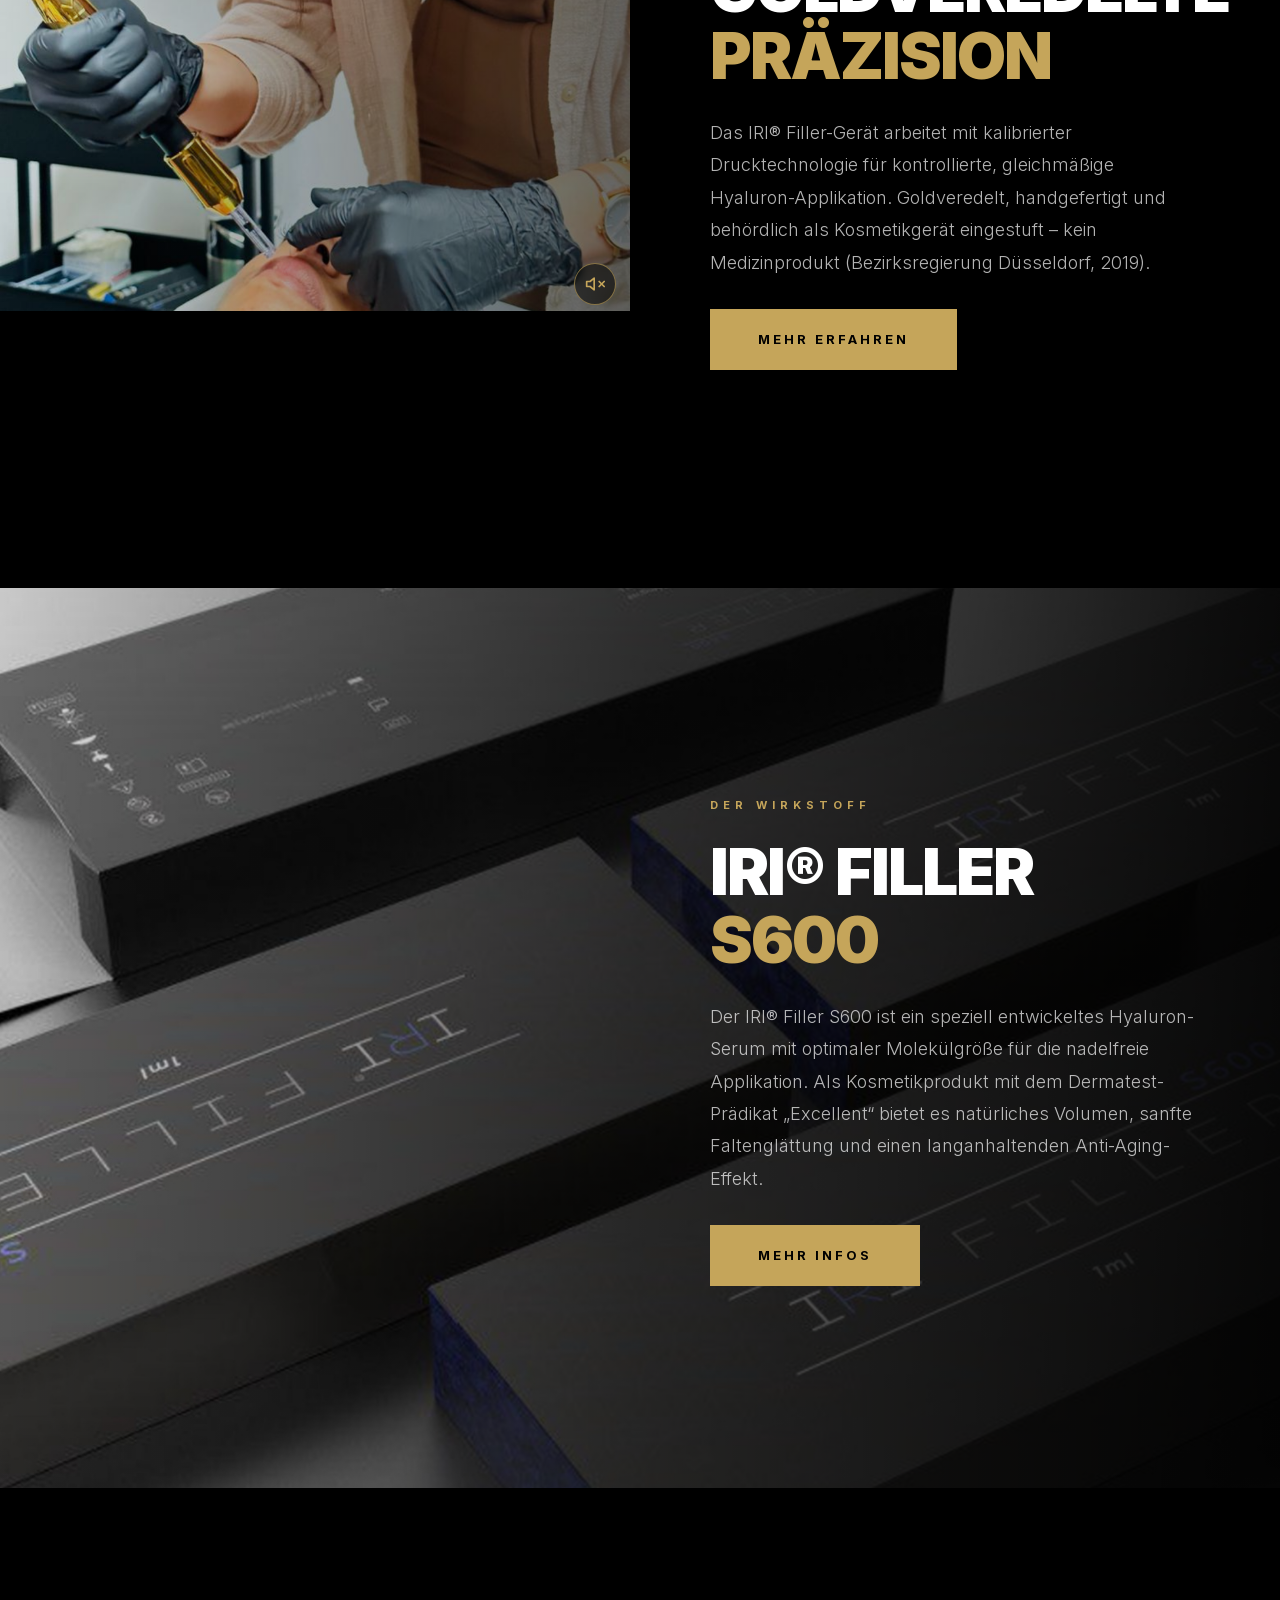
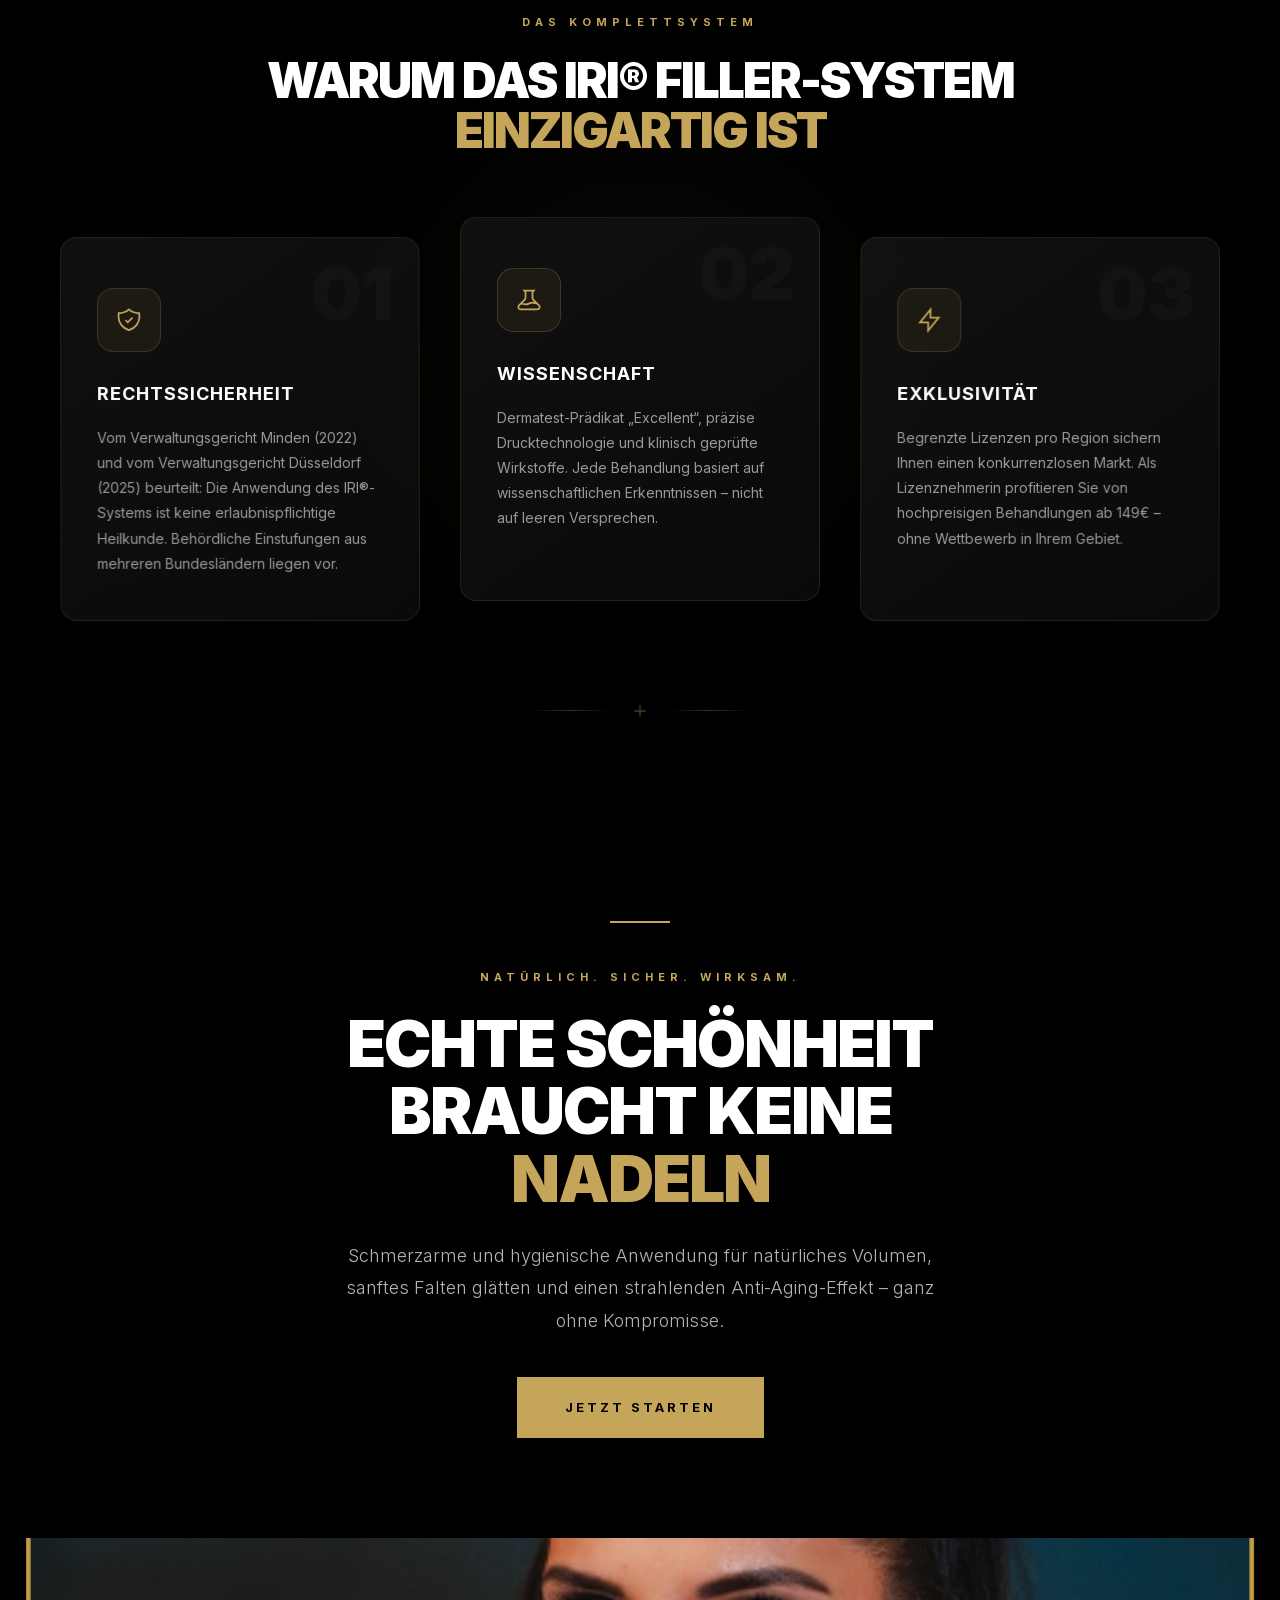
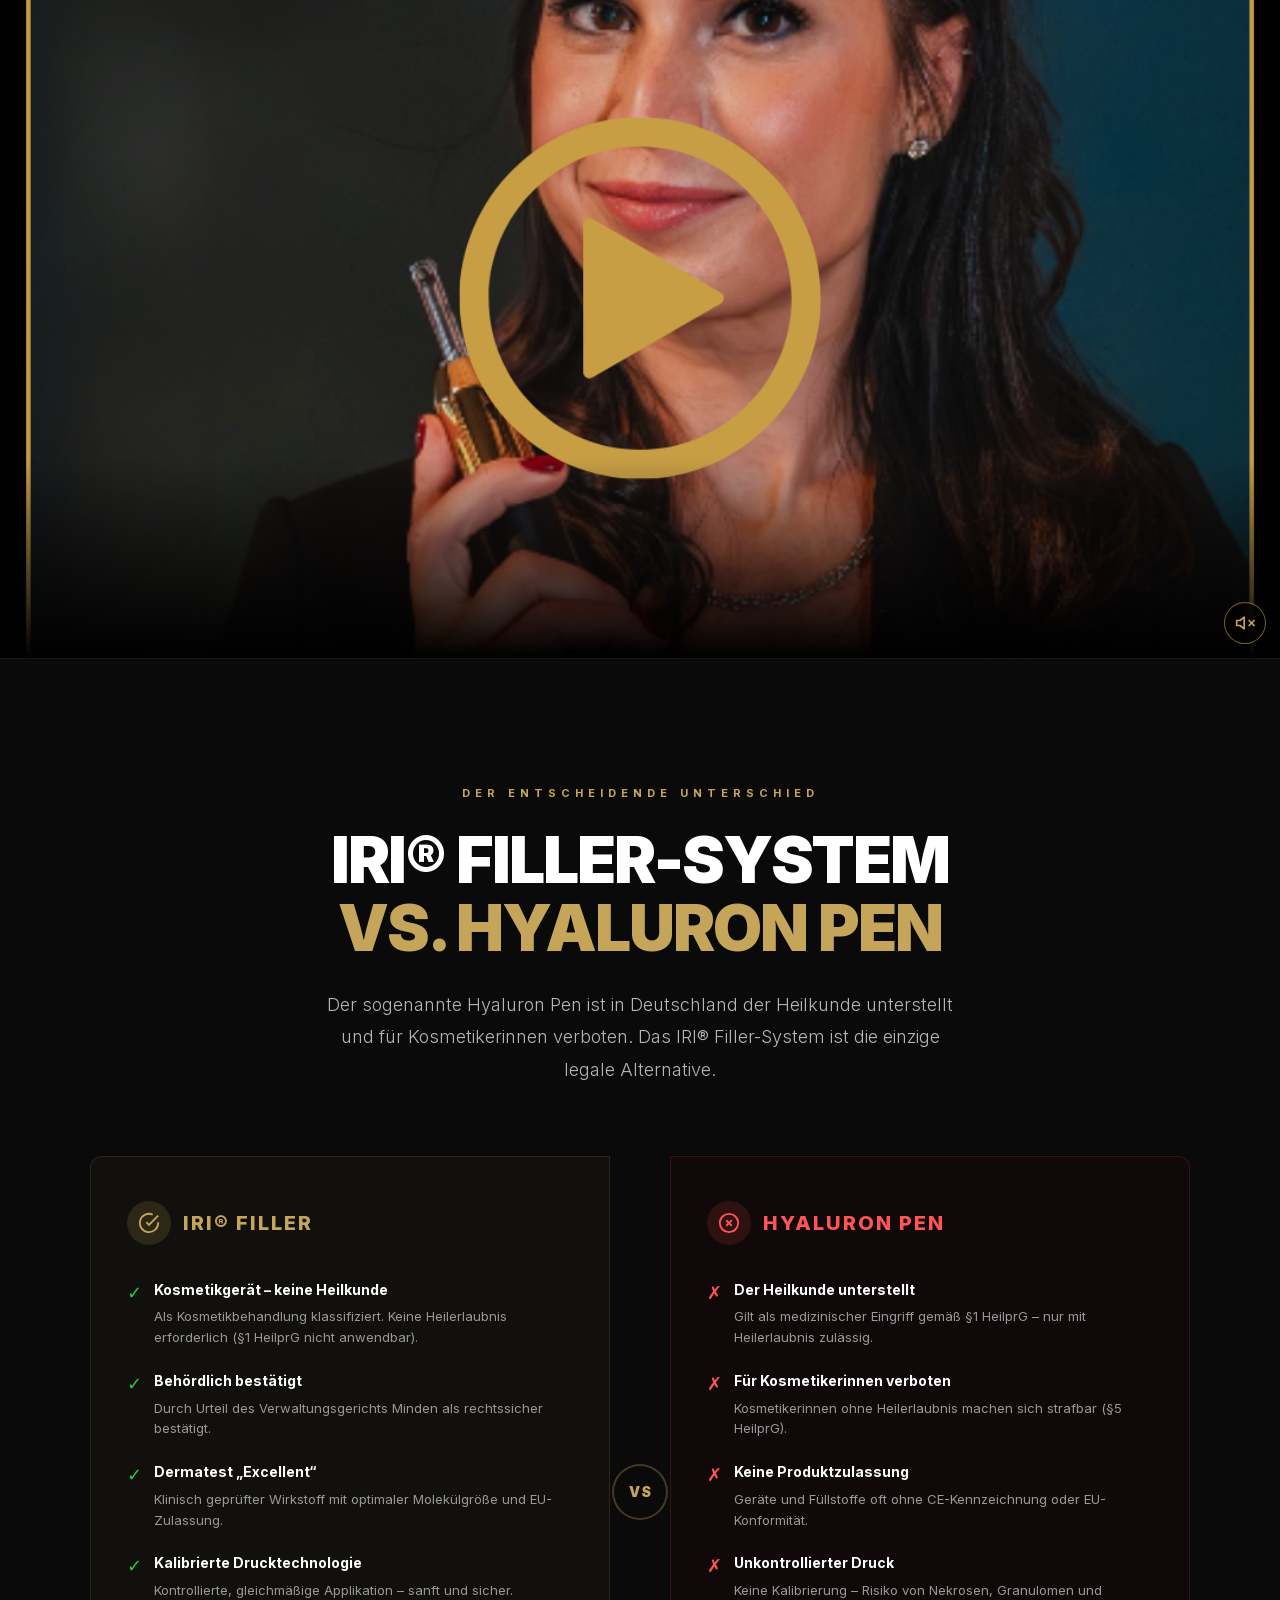
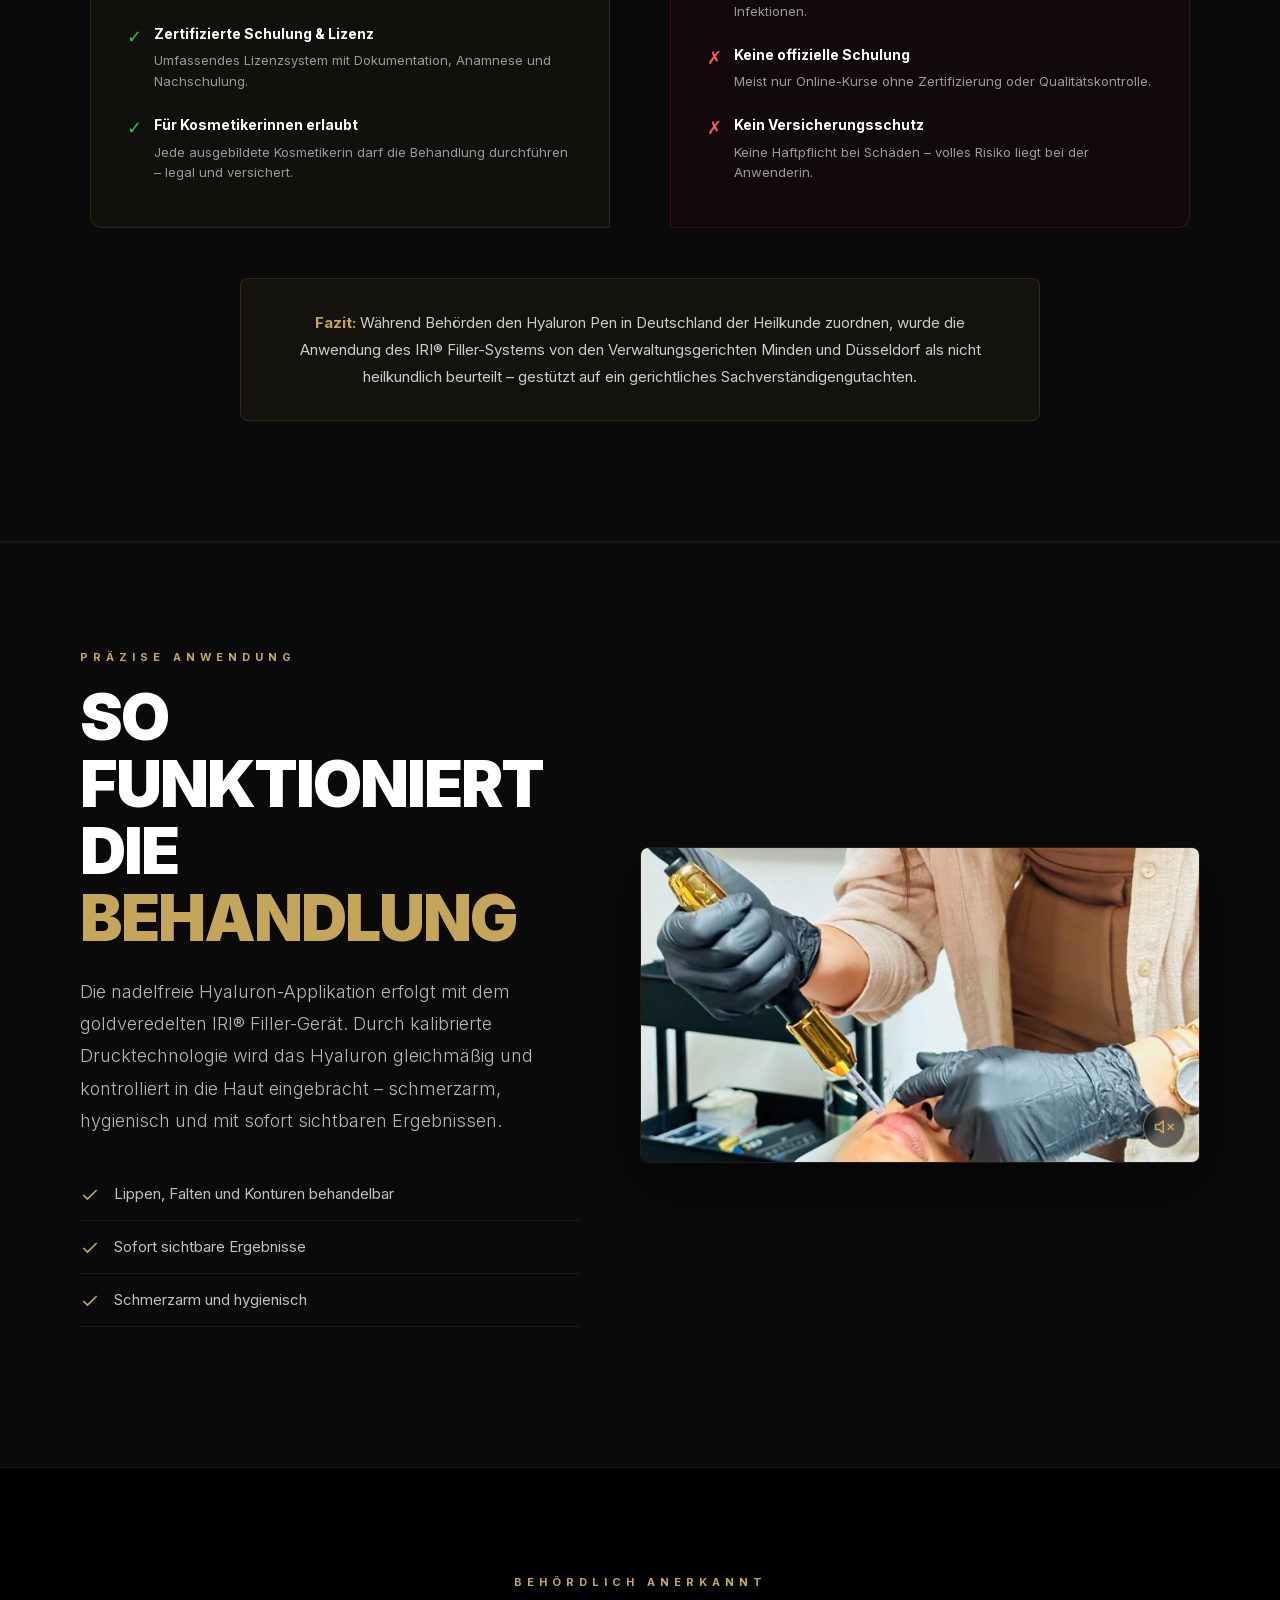
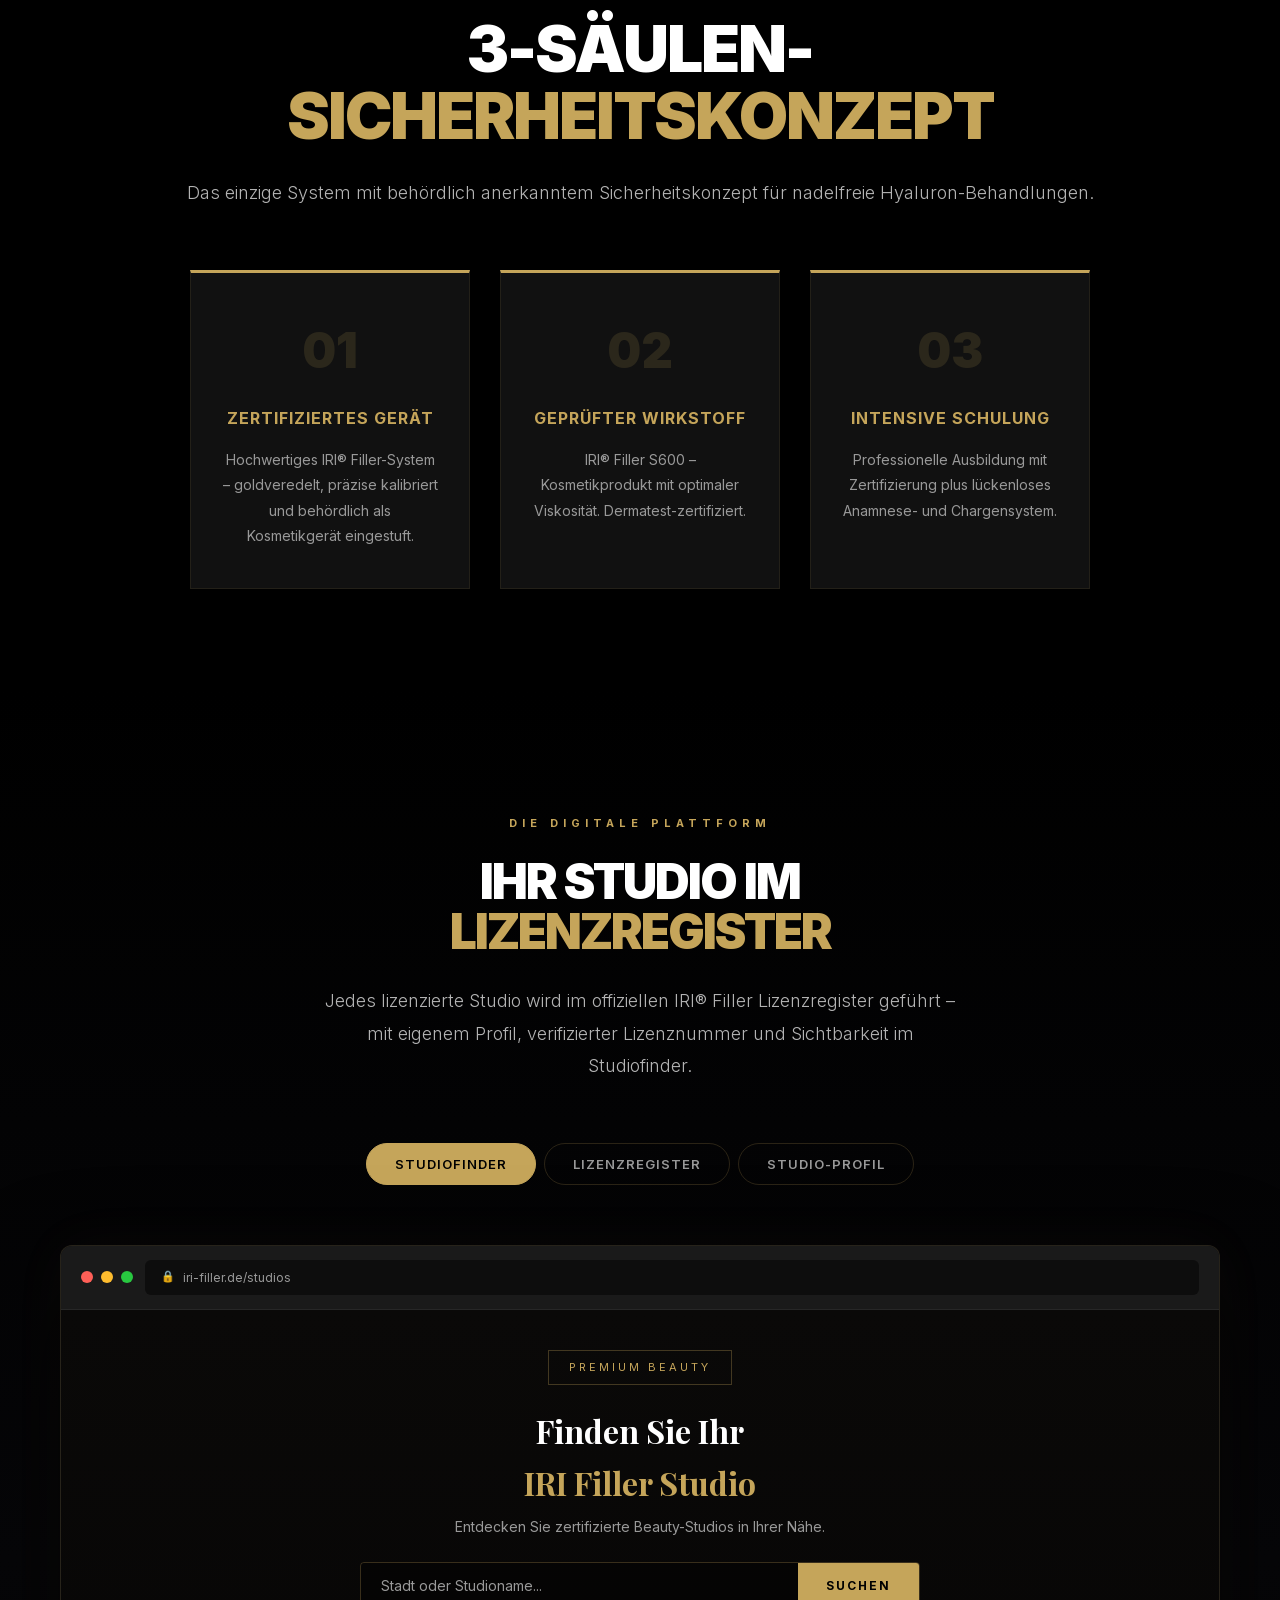
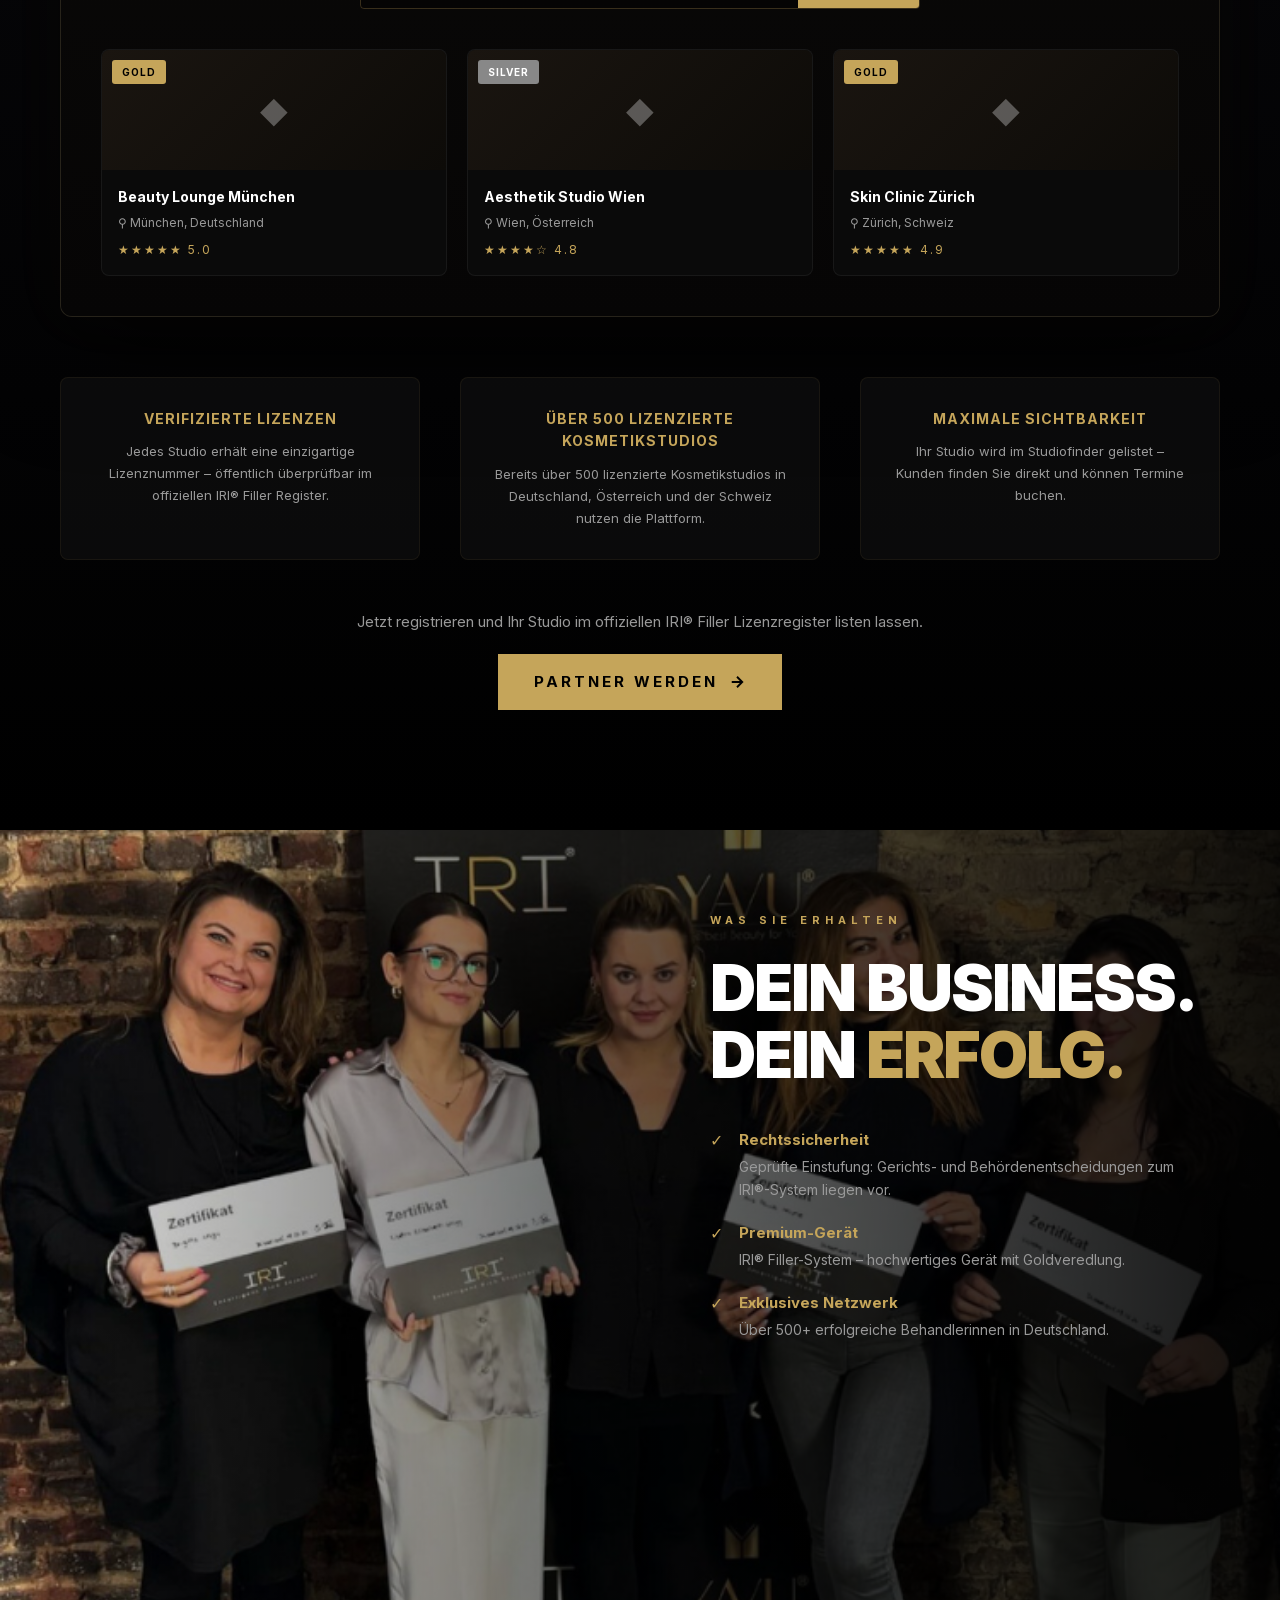
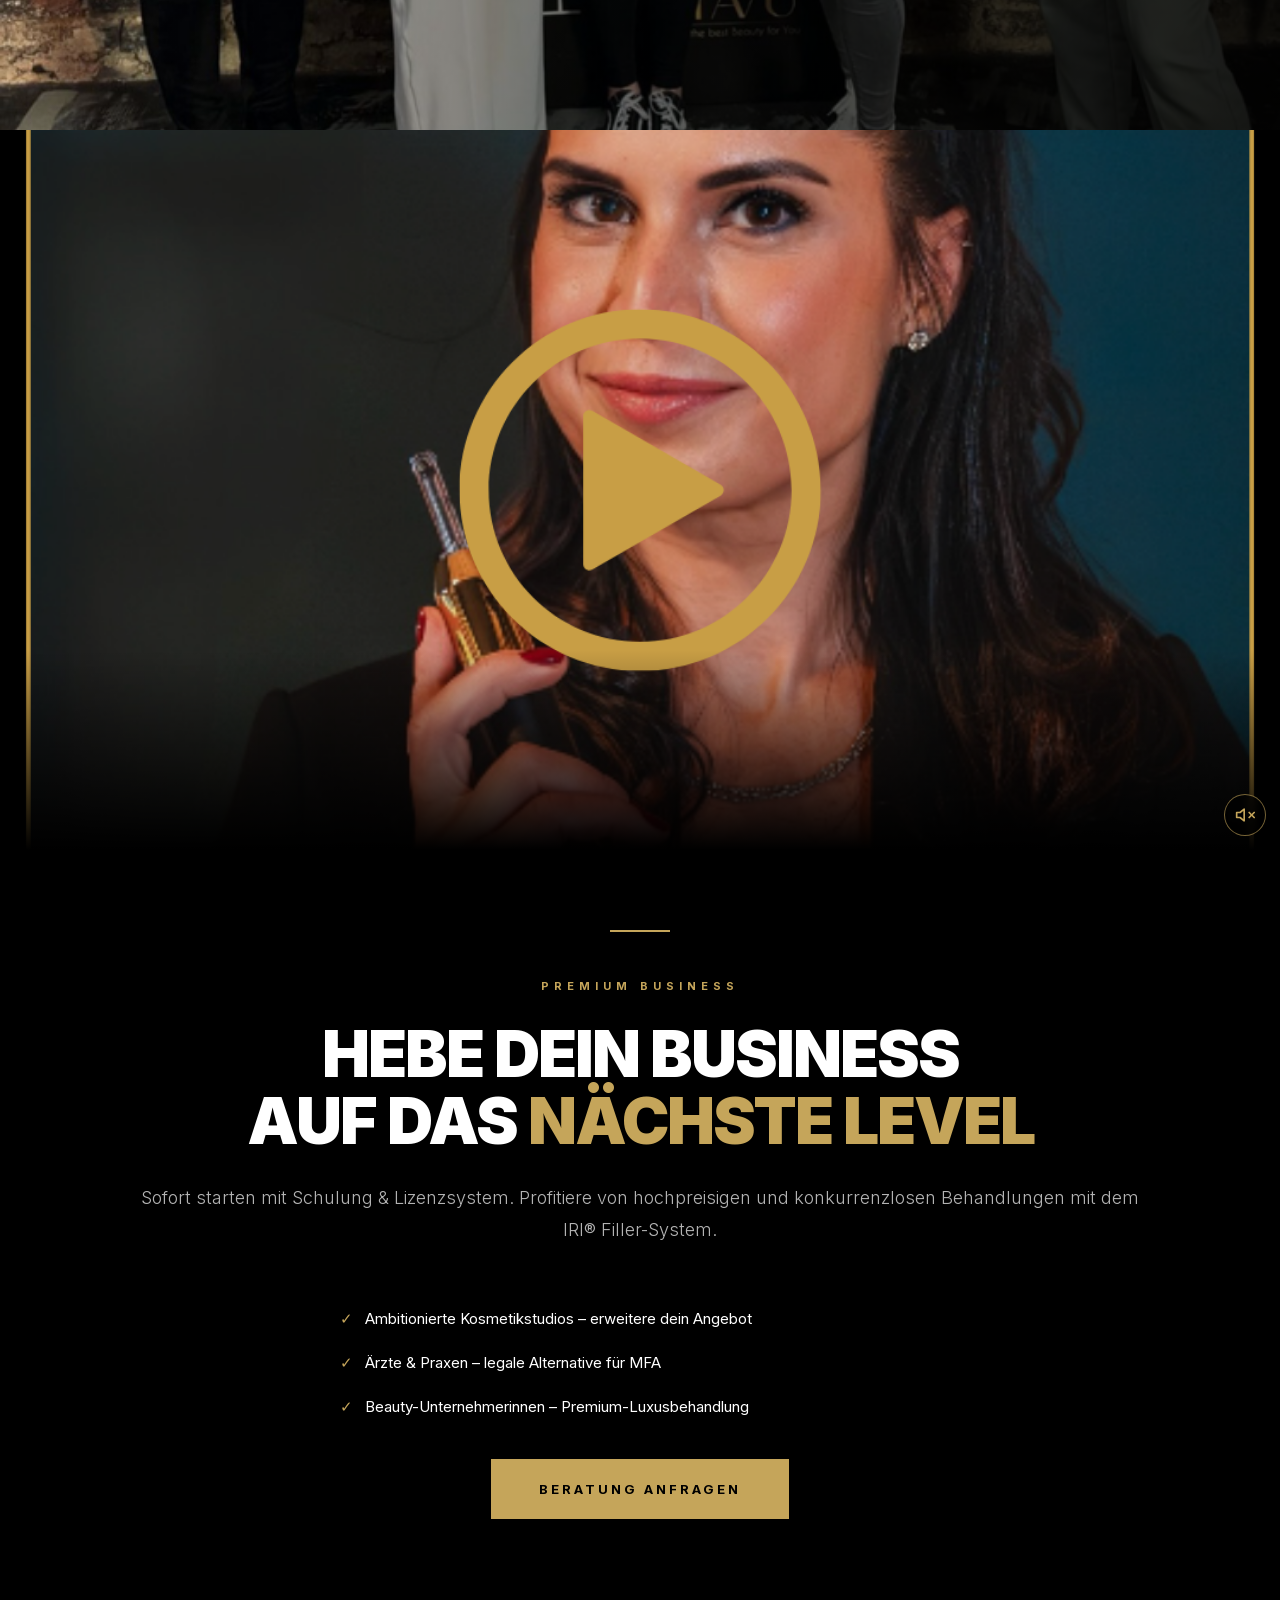
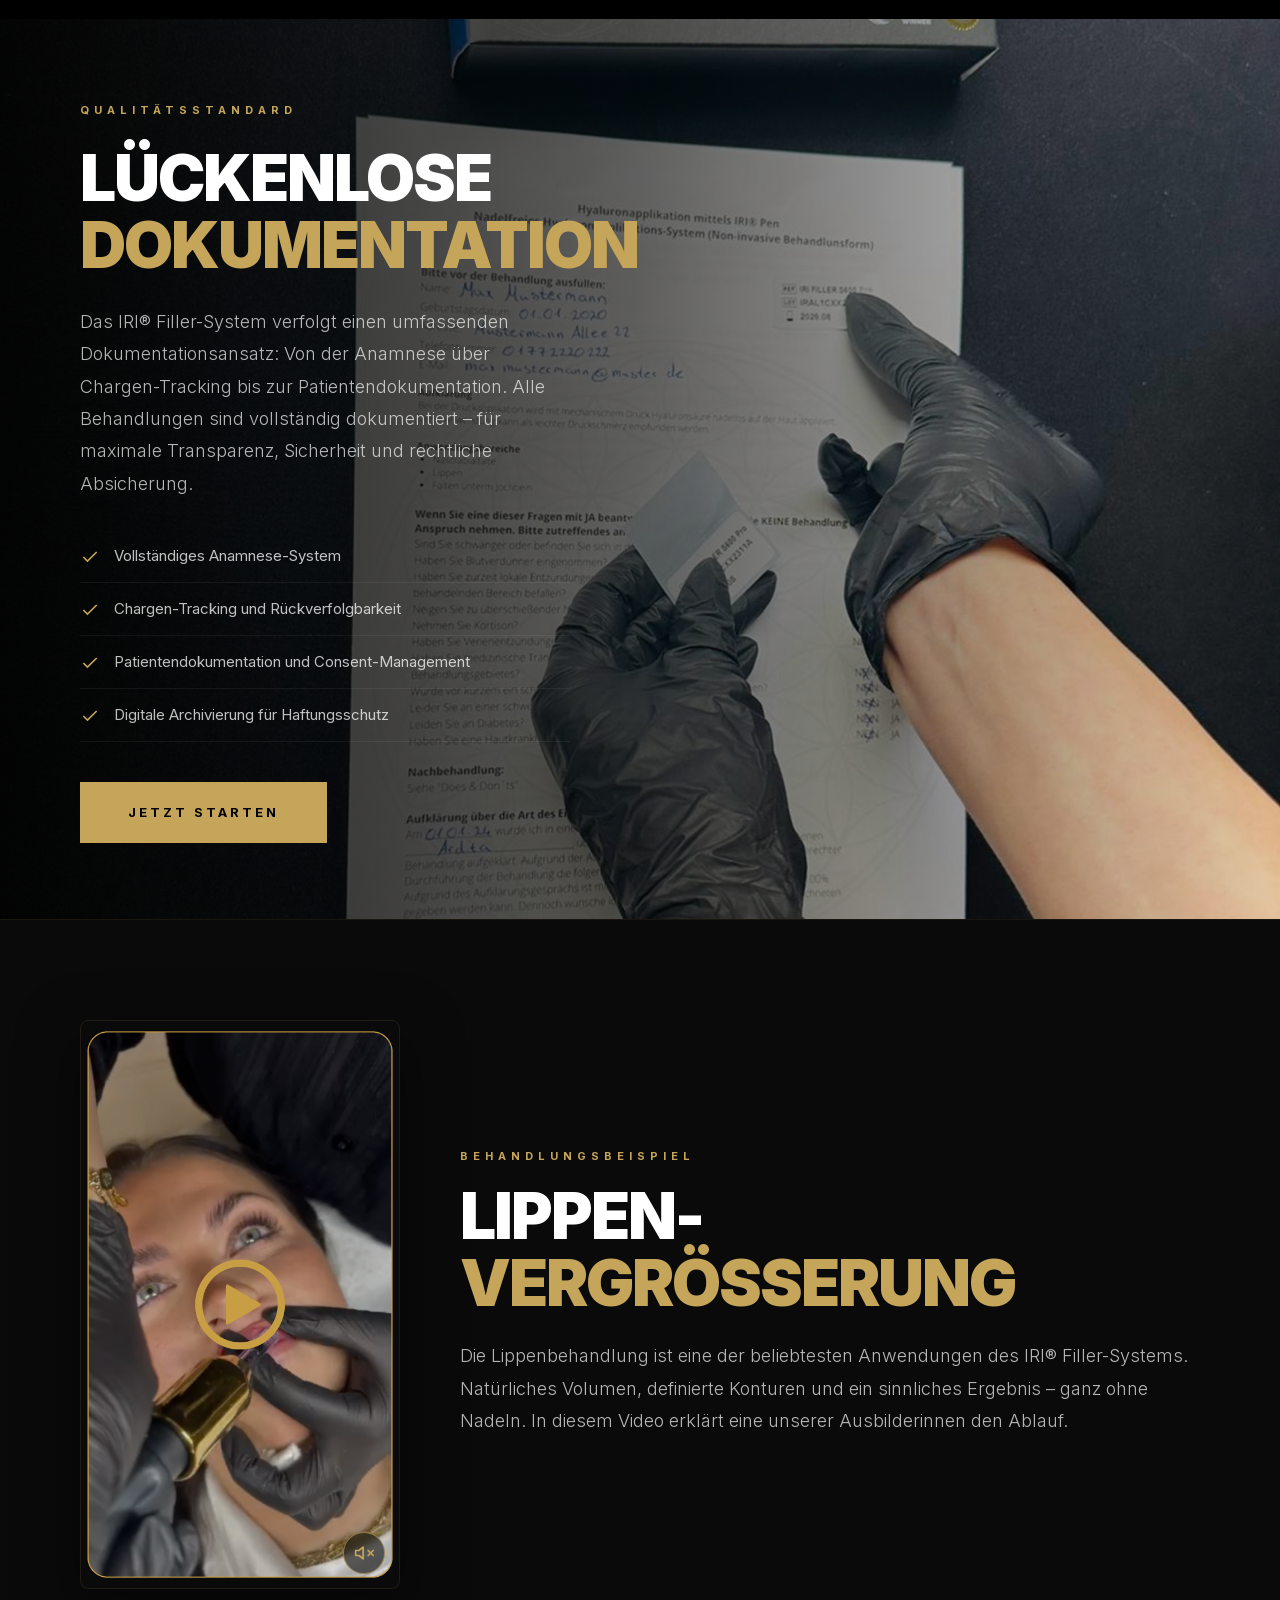
==== commit d151a00b: "Preserve campaign tags into the studio inquiry funnel Forward only bounded UTM values through the ex" ====
--- a/index.html
+++ b/index.html
@@ -2517,6 +2517,21 @@
     }
 }
 
+// Nur einfache Kampagnenkennzeichen an den bestehenden Anfrage-Funnel weitergeben.
+// Andere URL-Parameter (insbesondere Kontakt- oder Sitzungsdaten) bleiben auf dieser Seite.
+const campaignParams = new URLSearchParams(window.location.search);
+const funnelParams = ['utm_source', 'utm_medium', 'utm_campaign', 'utm_content'];
+document.querySelectorAll('a[href^="https://www.yavu.de/business/filler-system/lizenz/"]').forEach(link => {
+    const funnelUrl = new URL(link.href);
+    funnelParams.forEach(key => {
+        const value = campaignParams.get(key);
+        if (value && /^[A-Za-z0-9._-]{1,80}$/.test(value)) {
+            funnelUrl.searchParams.set(key, value);
+        }
+    });
+    link.href = funnelUrl.toString();
+});
+
 // Form — submittet an unser Backend (Proxy zu GHL + Customer-Record + Mail).
 // Vorher lag der GHL-Token im Klartext im HTML; das ist jetzt serverseitig.
 const LEAD_BACKEND = 'https://lizenzregister-production.up.railway.app/api/v1/public/lead-from-landing';
@@ -2571,9 +2586,10 @@
             btn.textContent = 'Beratung Anfragen';
         }
     } catch (err) {
-        form.style.display = 'none';
-        document.getElementById('formSuccess').style.display = 'block';
         console.error('Submit error:', err);
+        alert('Verbindung fehlgeschlagen. Bitte versuche es erneut.');
+        btn.disabled = false;
+        btn.textContent = 'Beratung Anfragen';
     }
 }
 </script>
